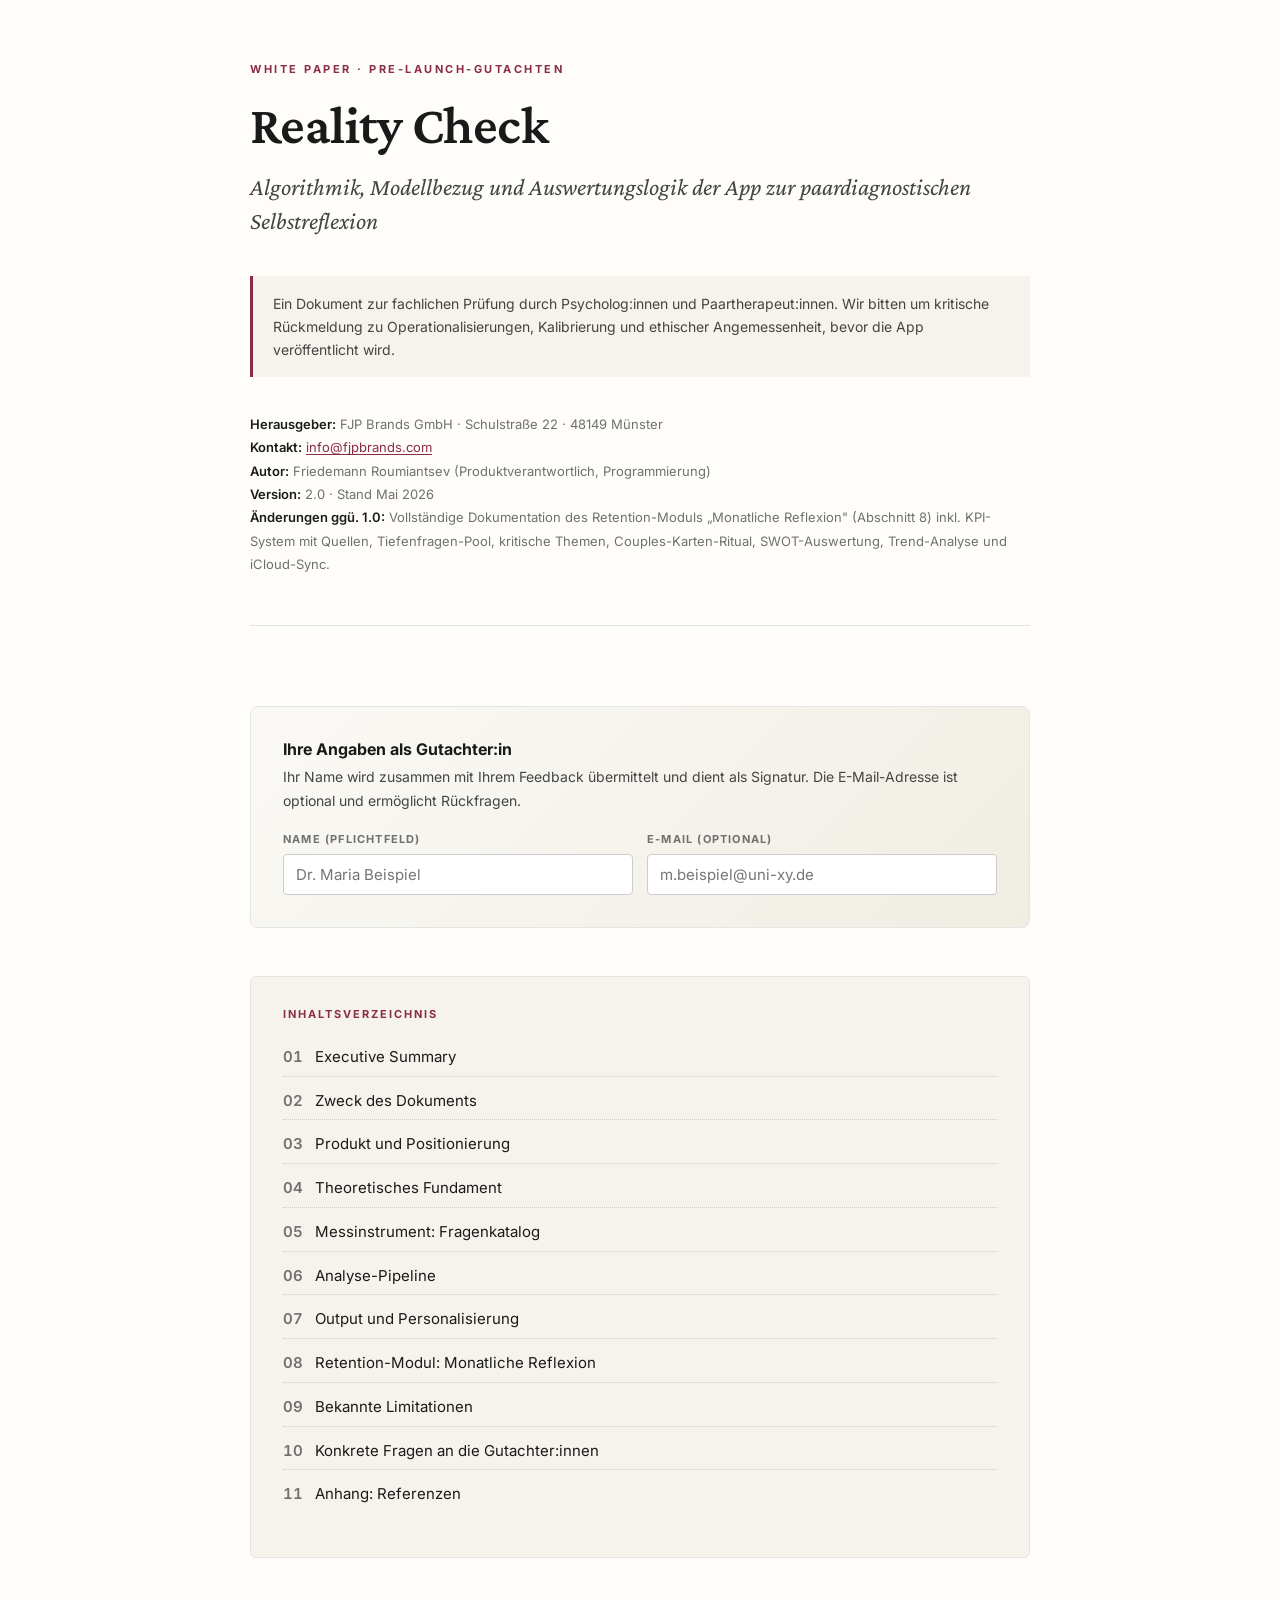
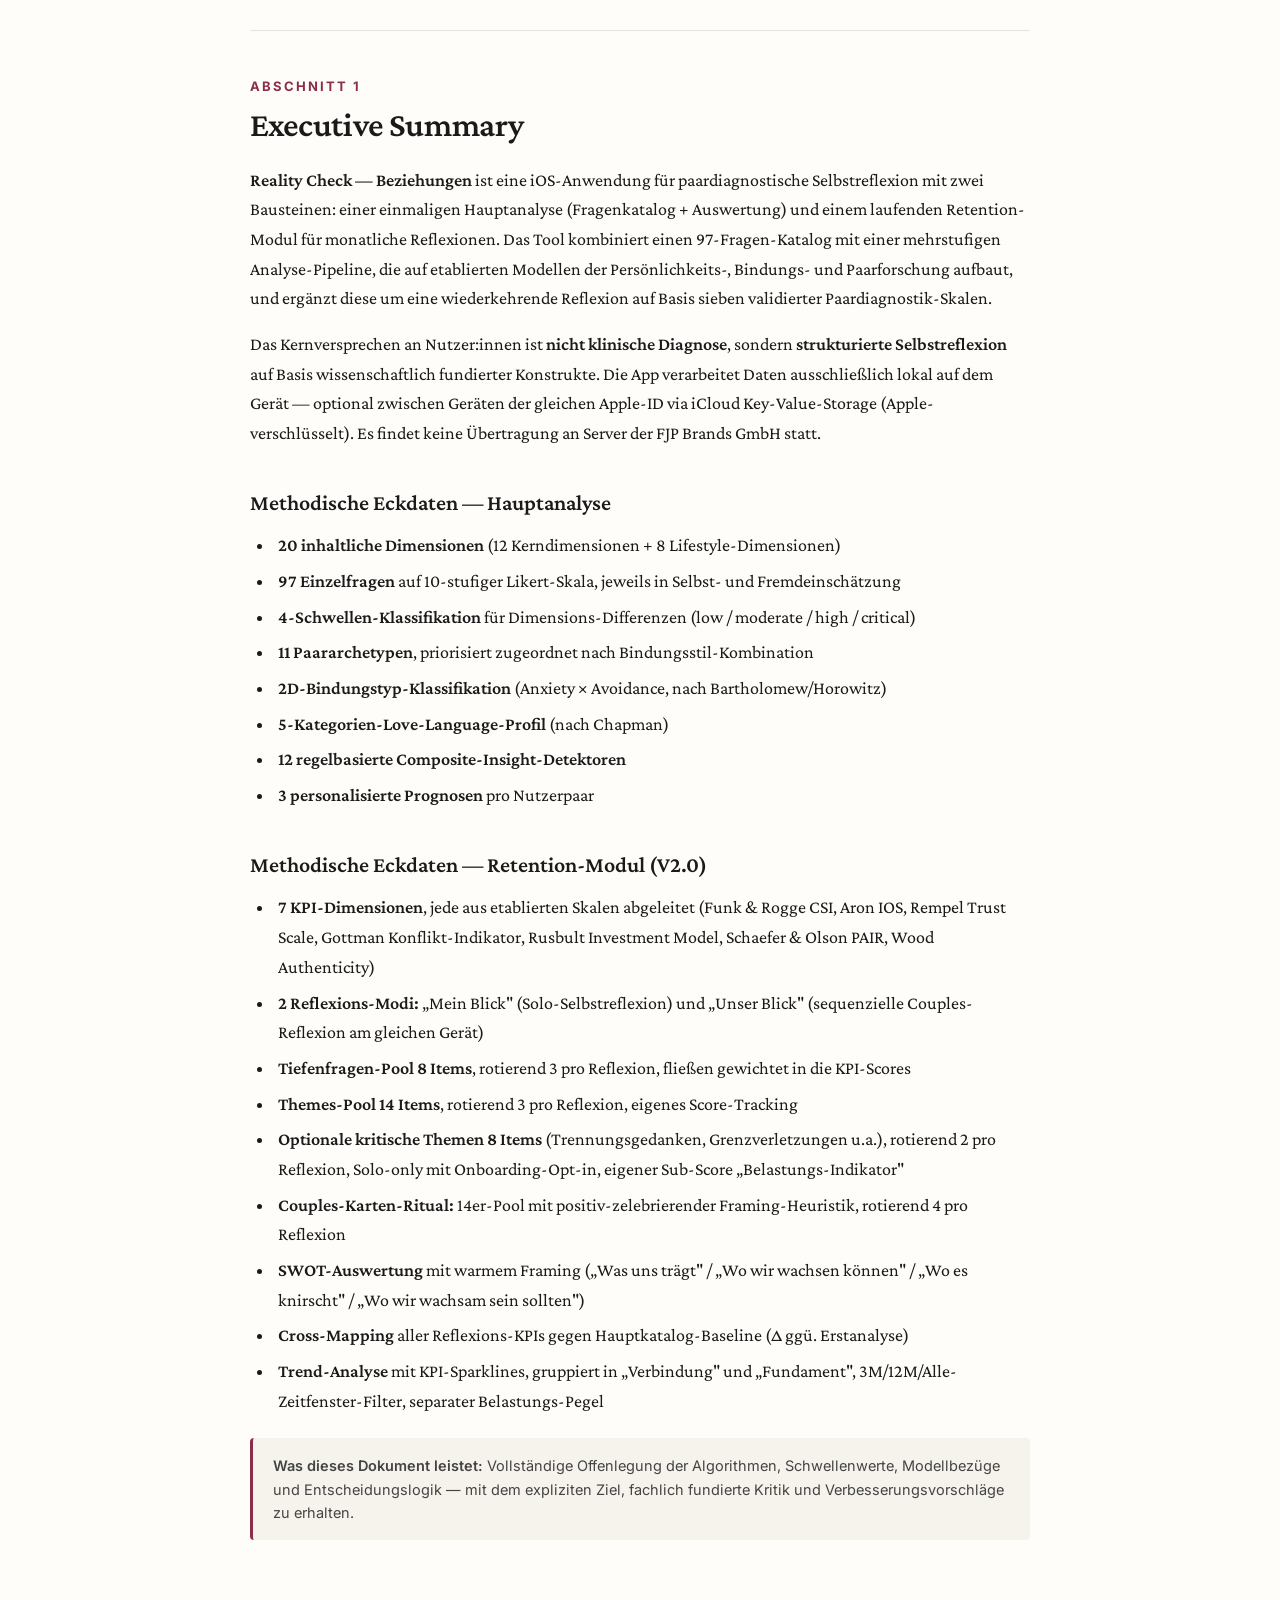
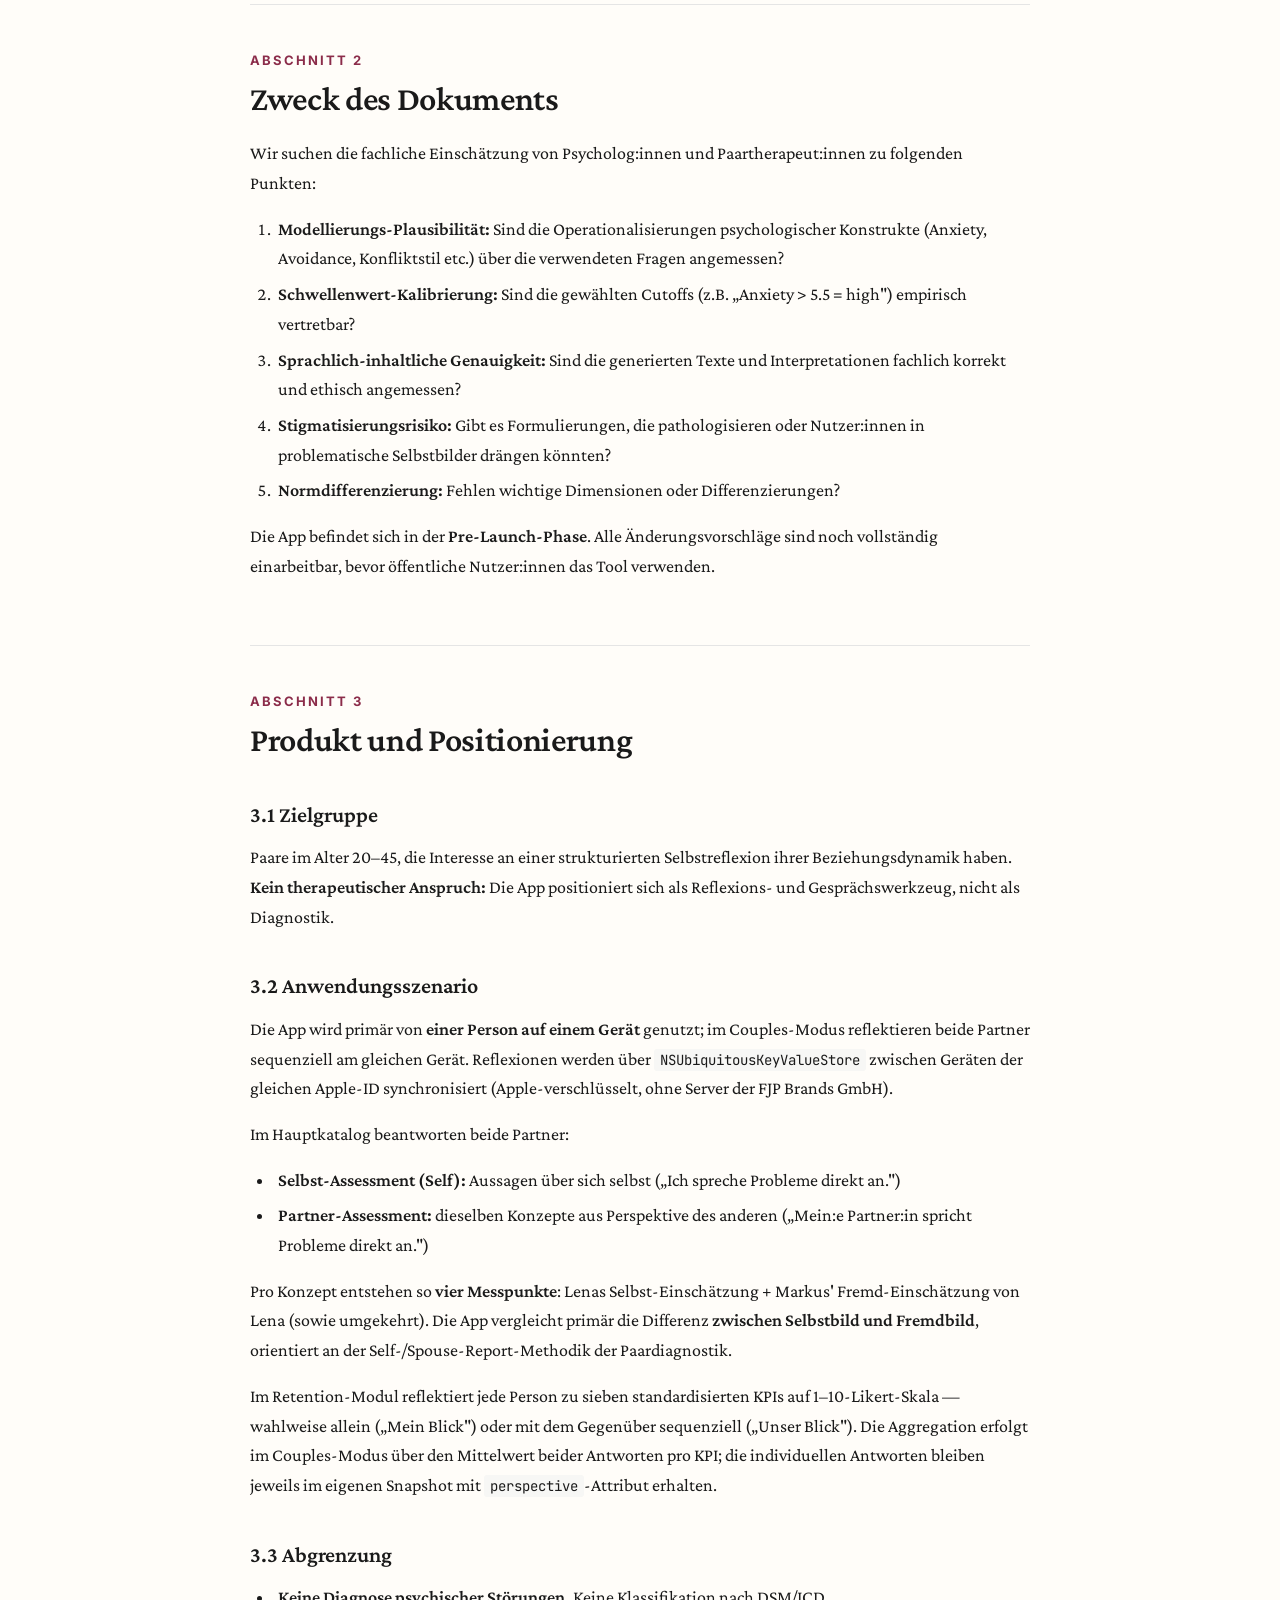
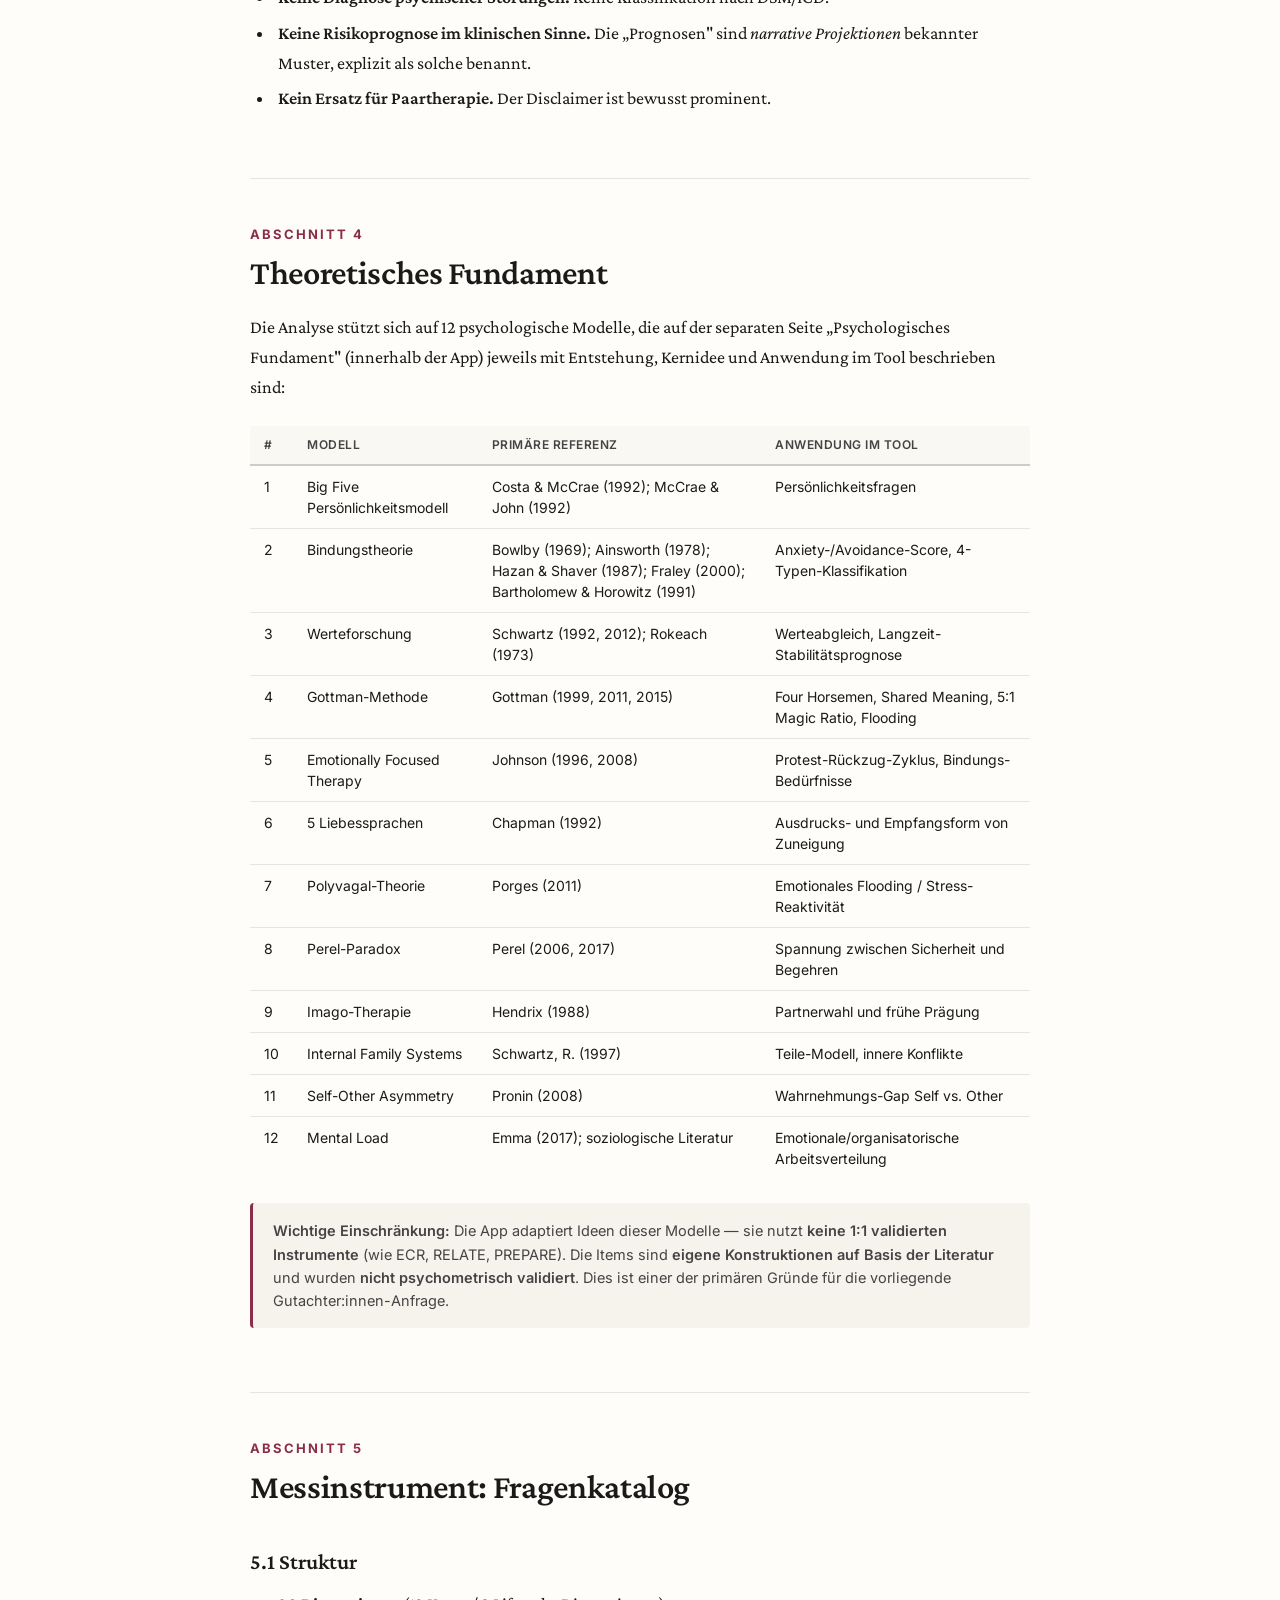
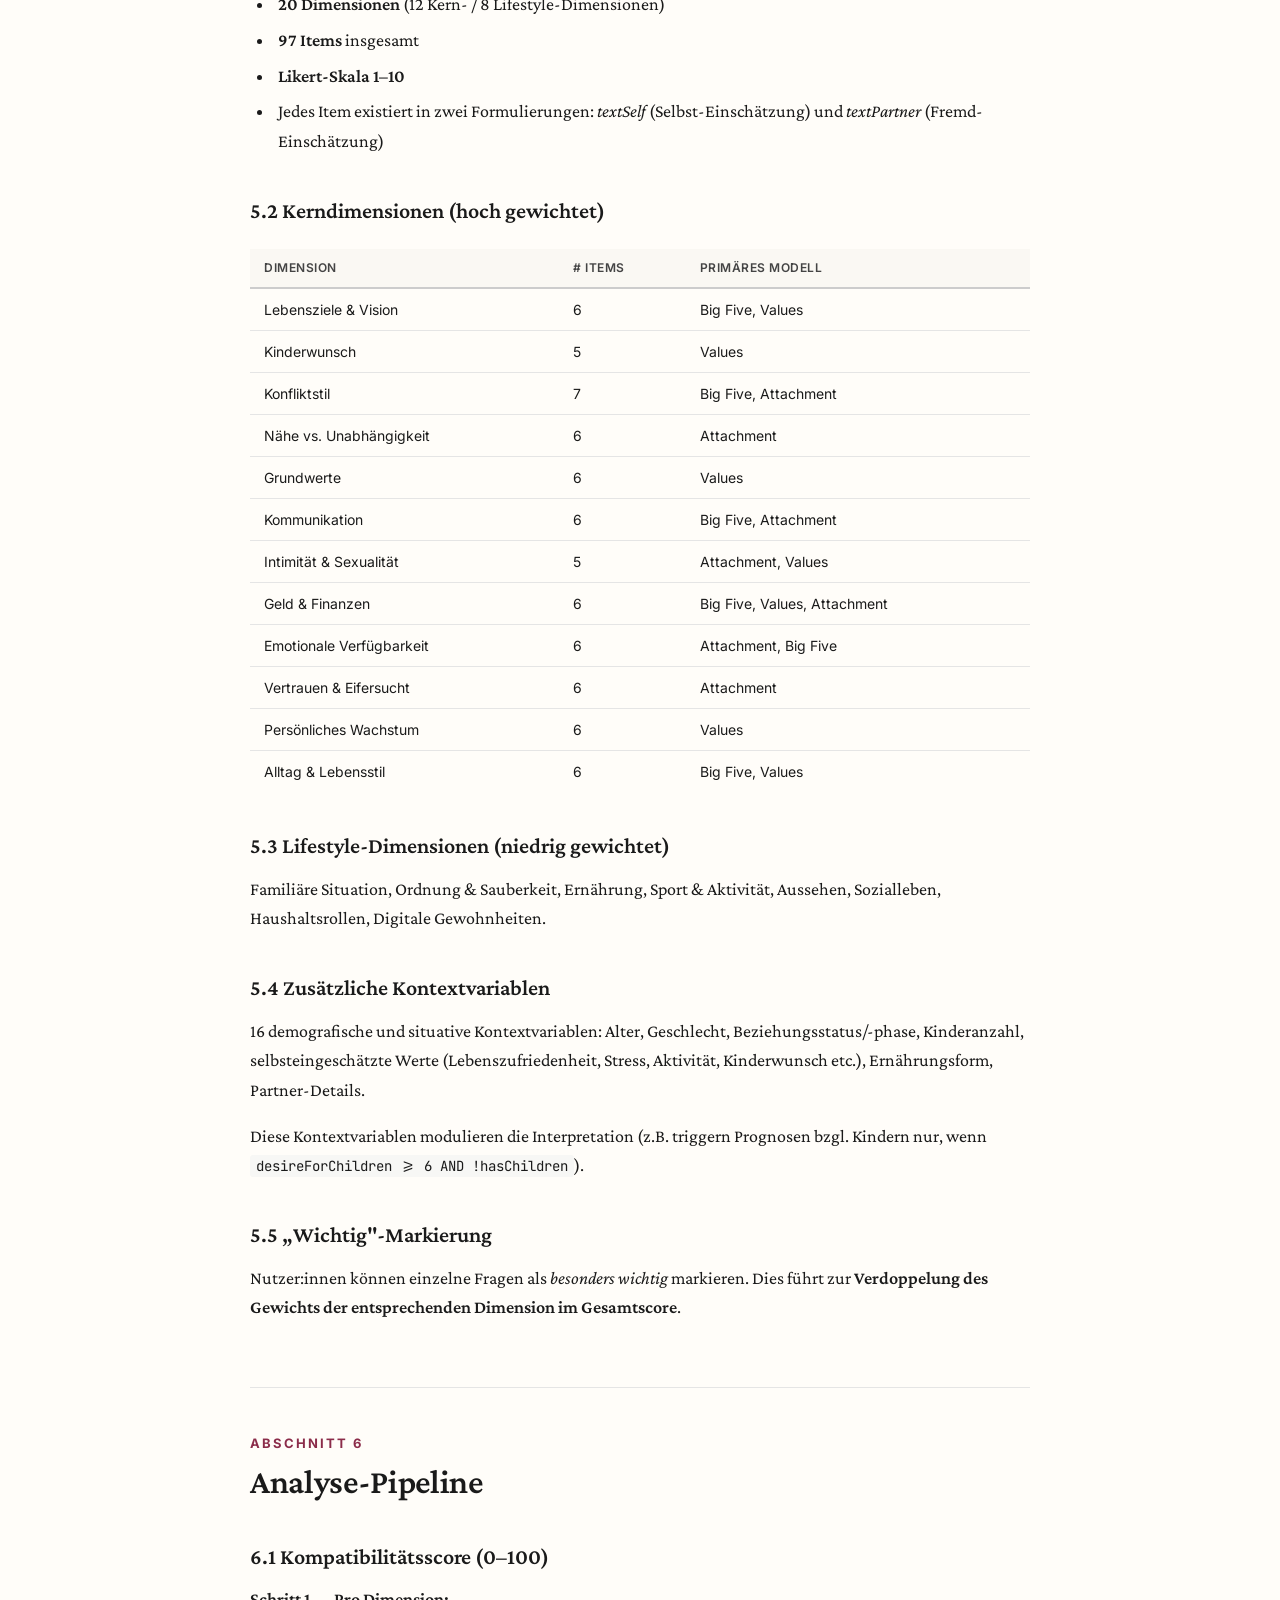
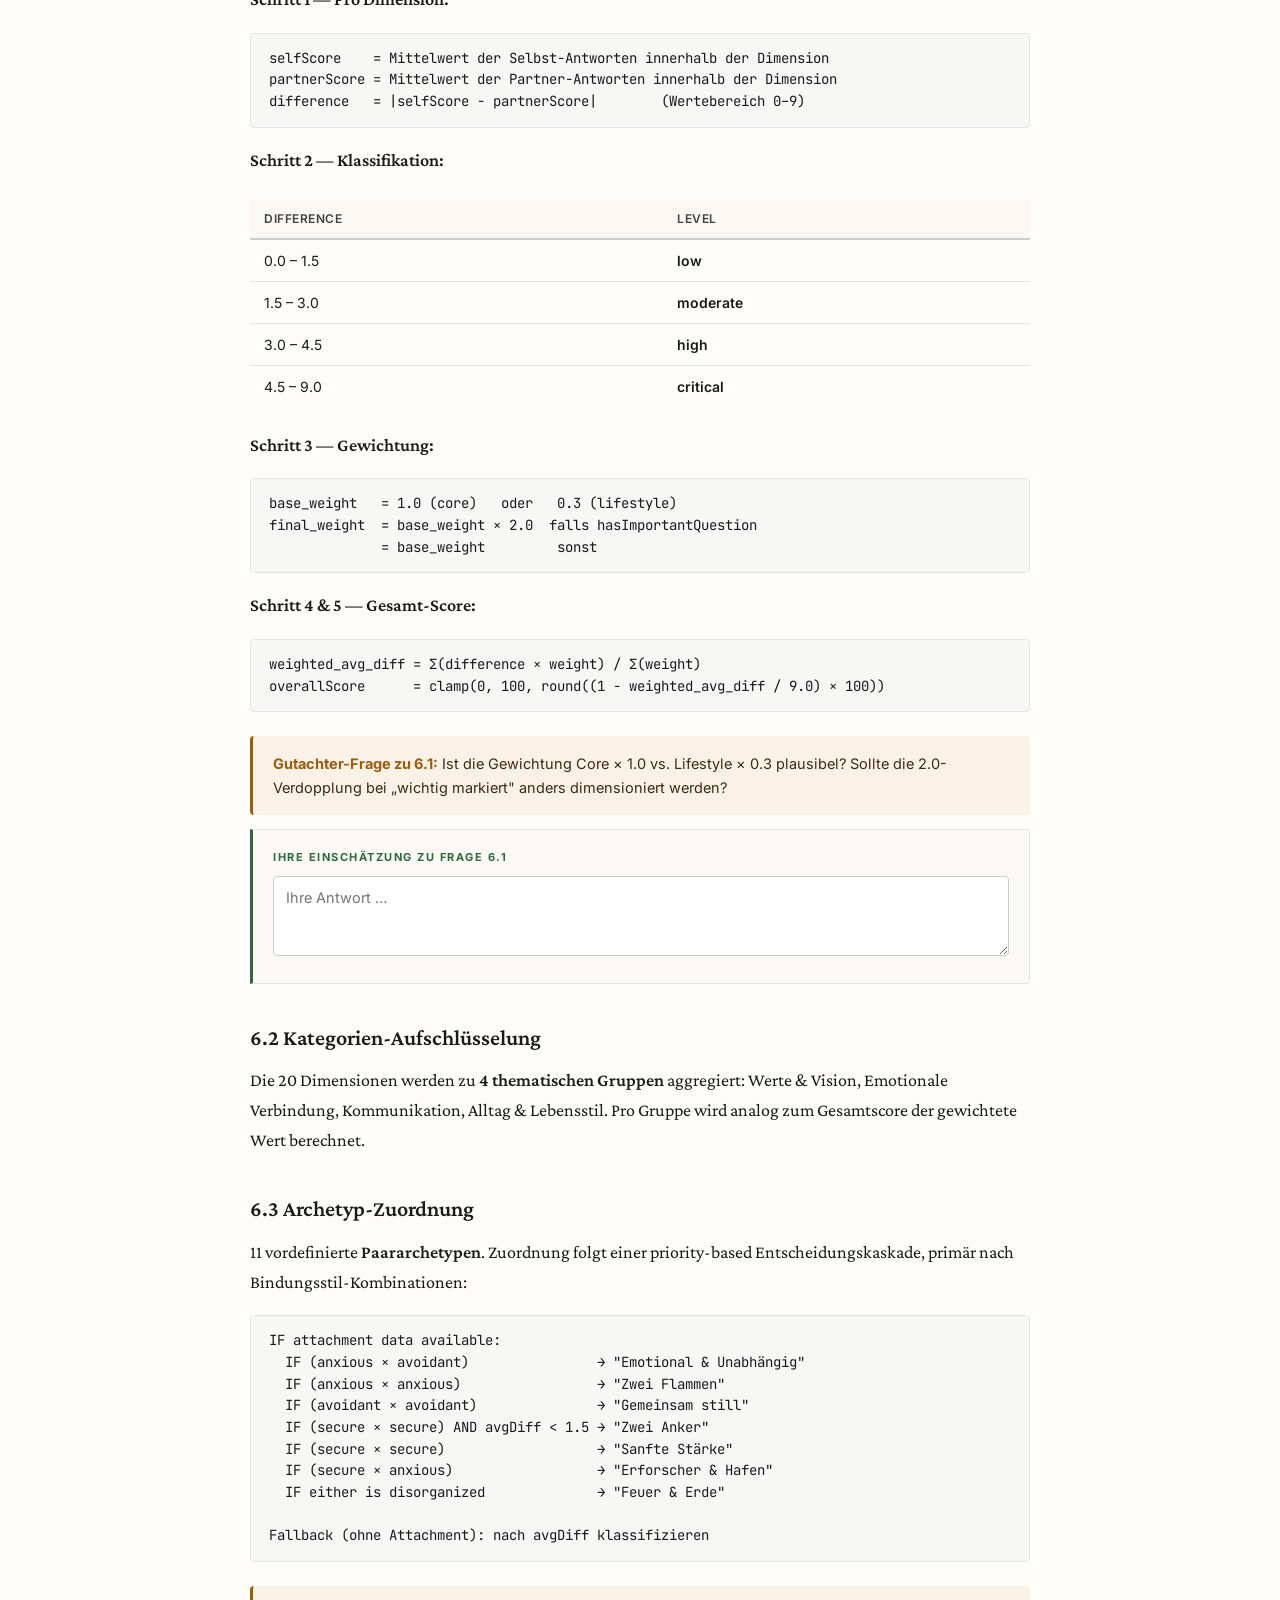
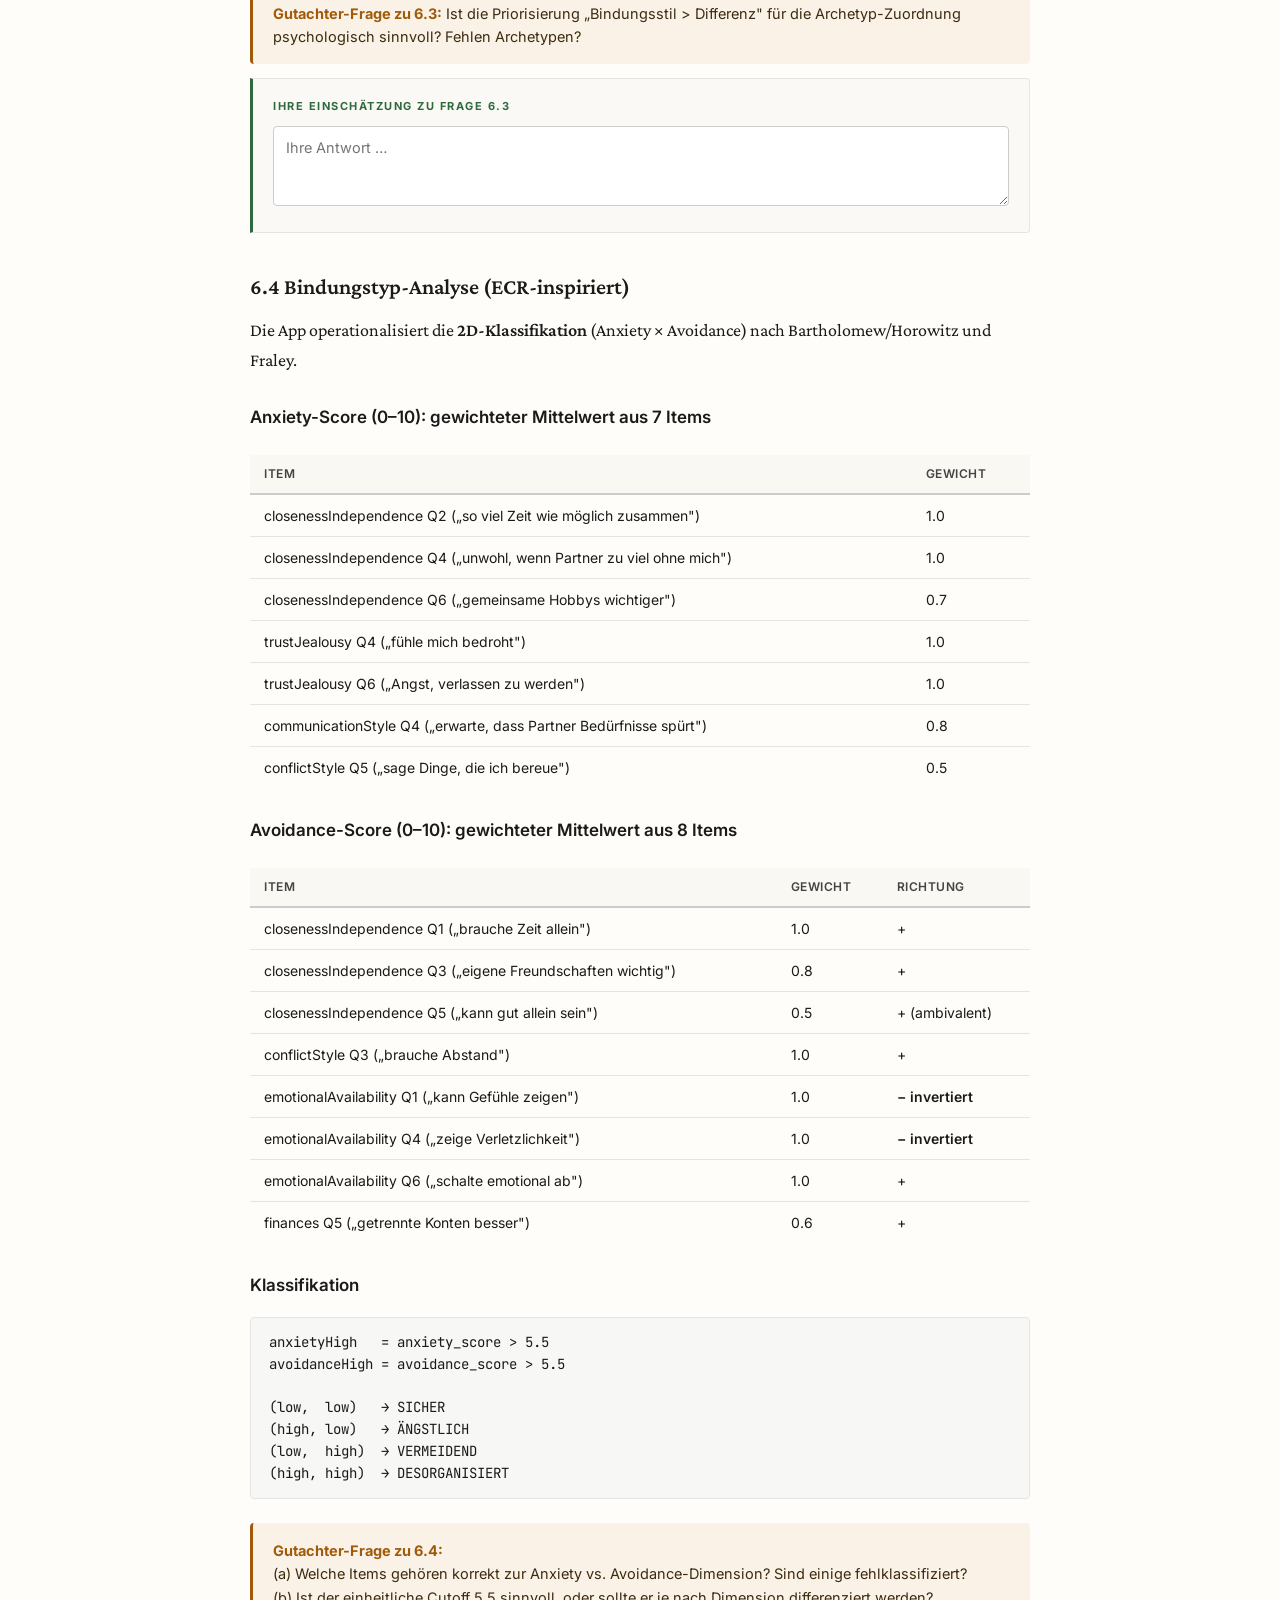
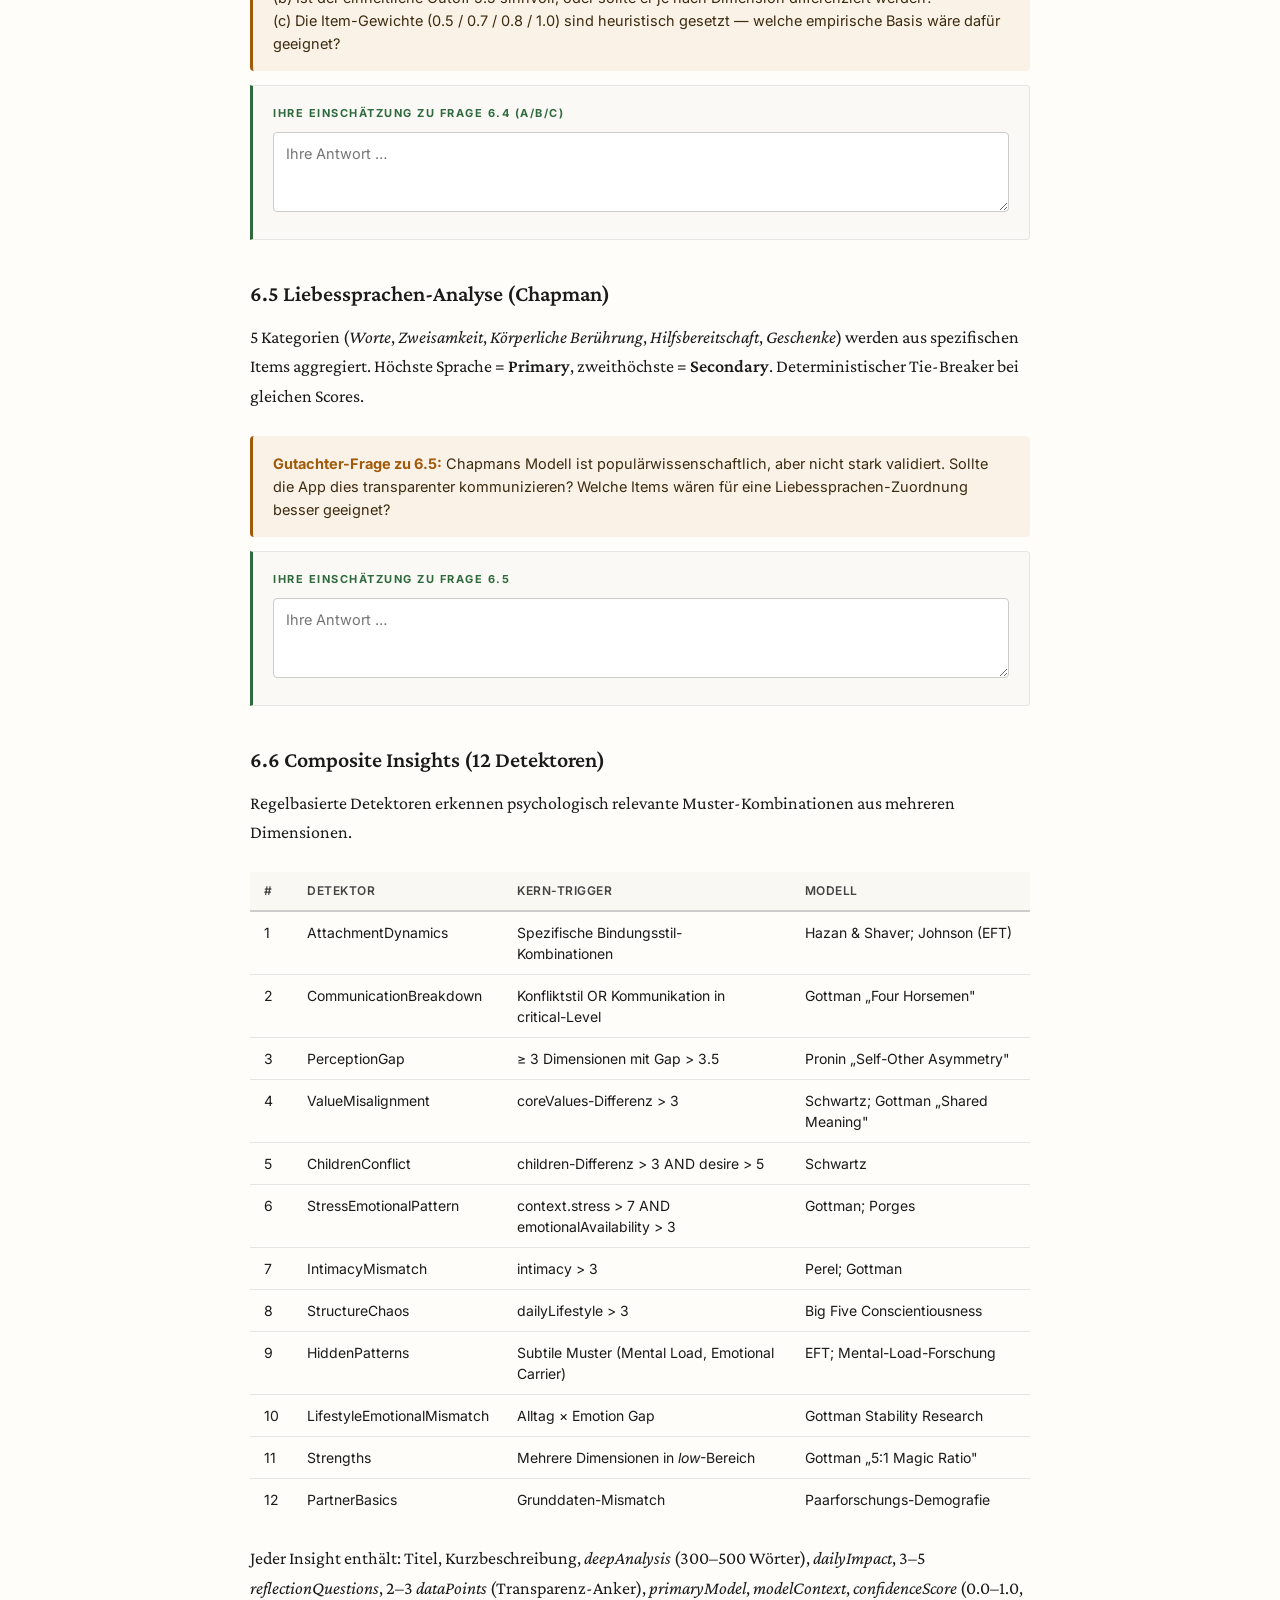
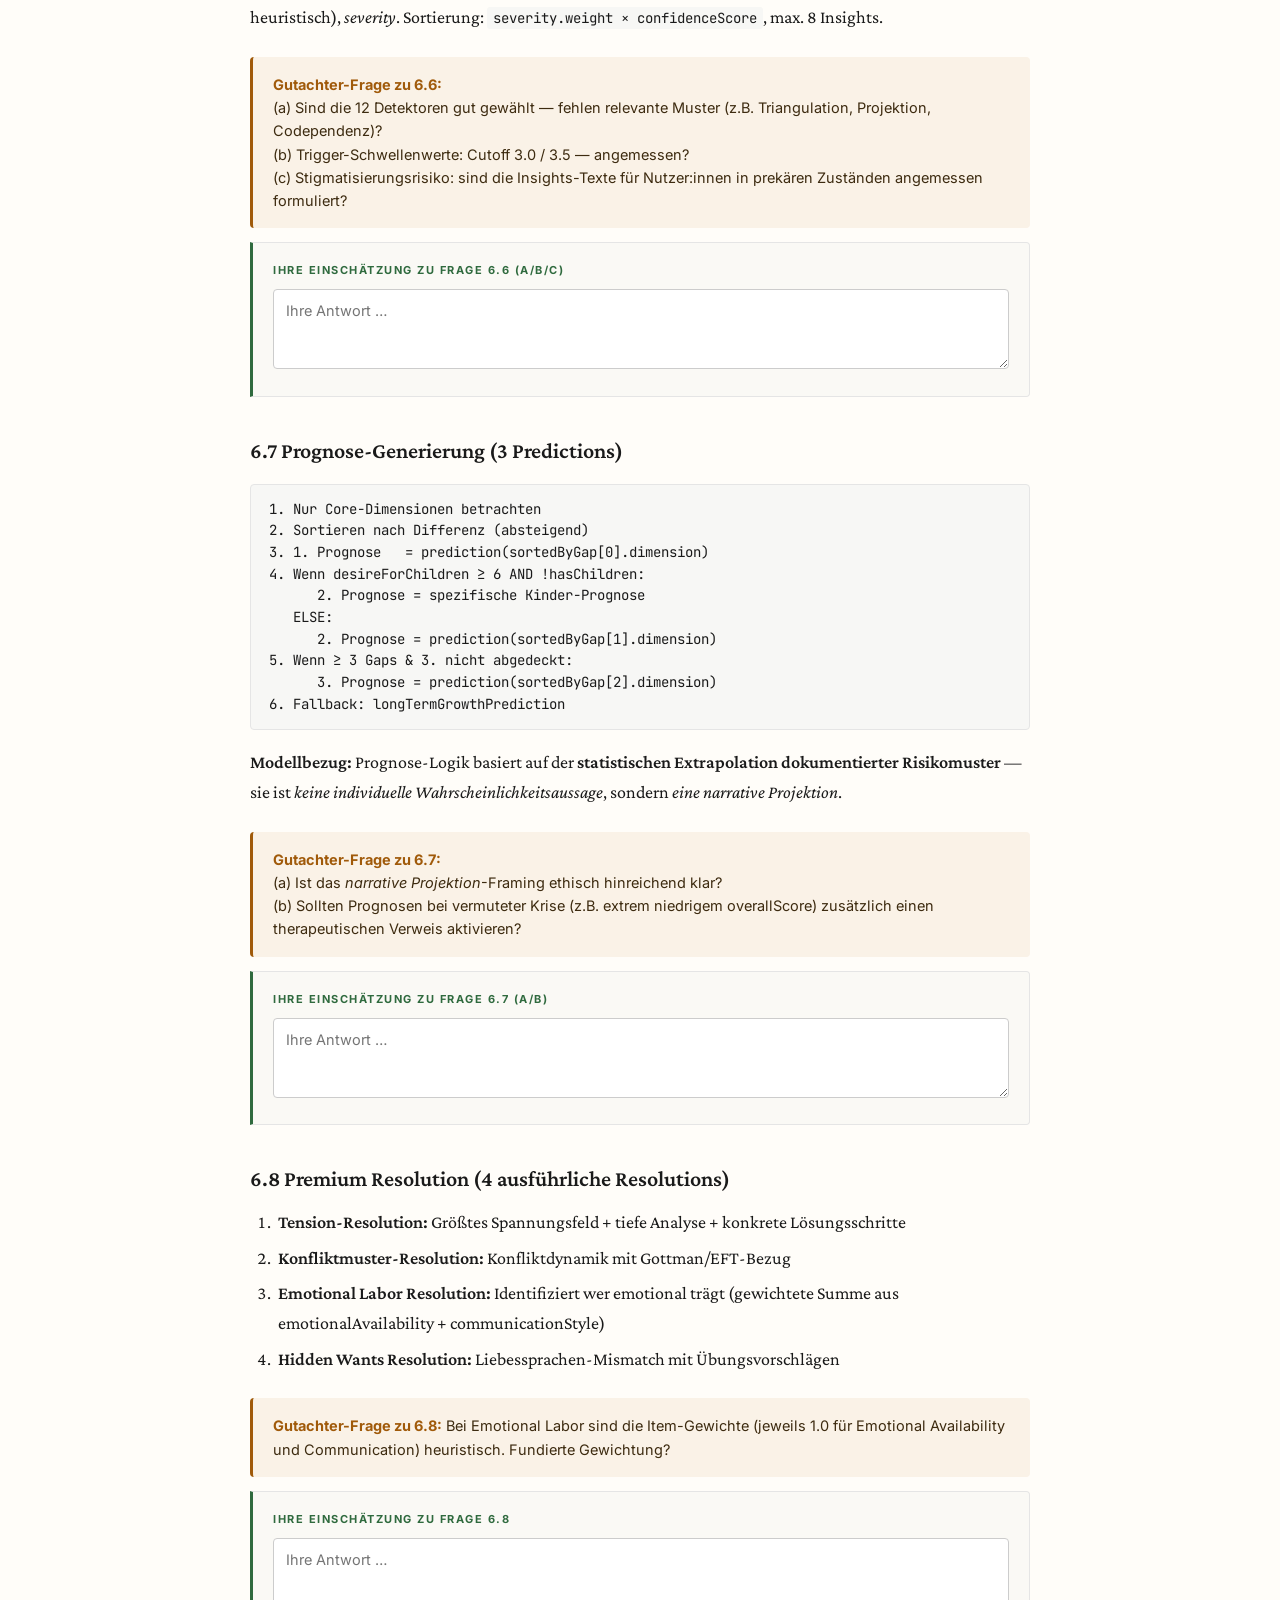
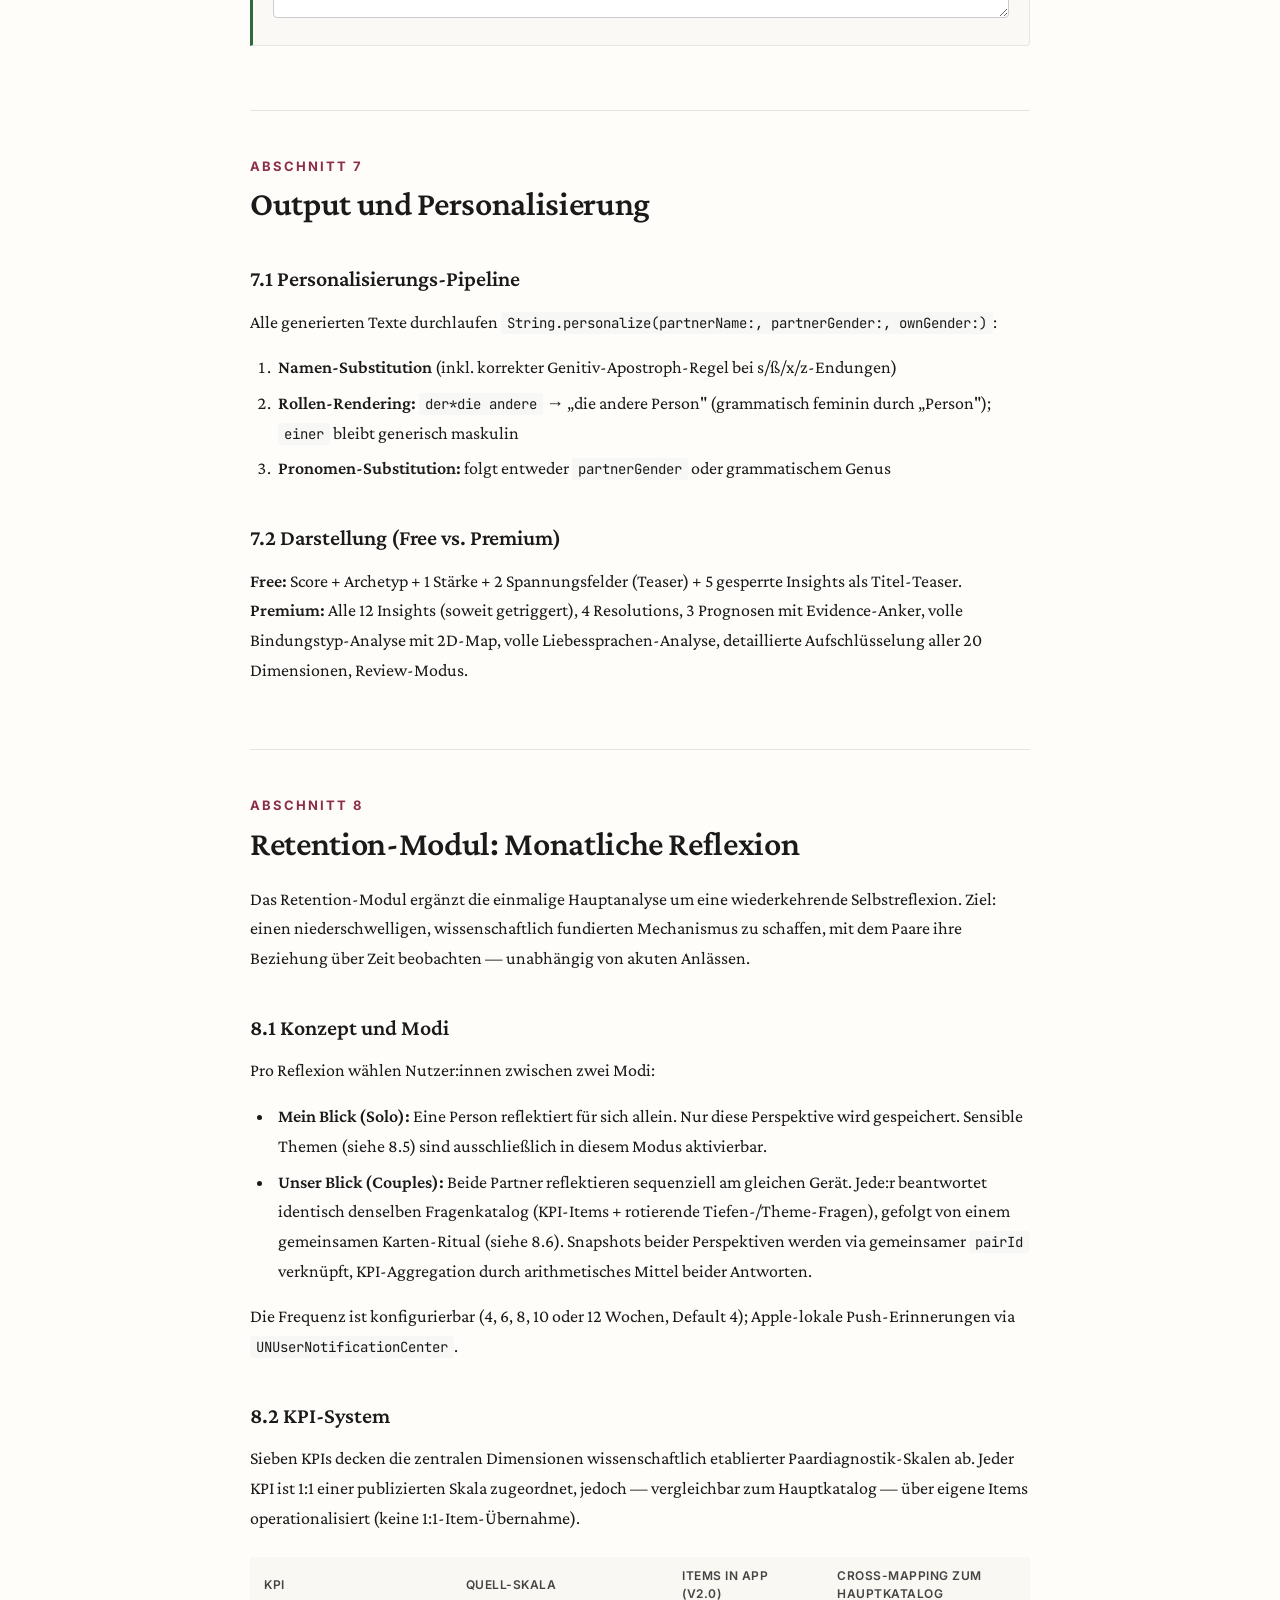
==== whitepaper/index.html @ c467108d "Fix whitepaper feedback submission The hidden Netlify form-detection block was missing the three new" ====
<!DOCTYPE html>
<html lang="de">
<head>
    <meta charset="UTF-8">
    <meta name="viewport" content="width=device-width, initial-scale=1.0">
    <title>Reality Check — White Paper zur fachlichen Prüfung</title>
    <meta name="description" content="White Paper zur Algorithmik, Modellbezug und Auswertungslogik der App Reality Check — Beziehungen.">
    <meta name="robots" content="noindex, nofollow">

    <link rel="preconnect" href="https://fonts.googleapis.com">
    <link rel="preconnect" href="https://fonts.gstatic.com" crossorigin>
    <link href="https://fonts.googleapis.com/css2?family=Crimson+Pro:ital,wght@0,400;0,500;0,600;0,700;1,400&family=Inter:wght@400;500;600;700&family=JetBrains+Mono:wght@400;500&display=swap" rel="stylesheet">

    <style>
        :root {
            --text: #1A1A1A;
            --text-secondary: #444;
            --text-muted: #707070;
            --border: #E5E5E5;
            --border-strong: #CCC;
            --accent: #8B2C4A;
            --accent-soft: #F7EFF2;
            --highlight: #F5F3EC;
            --warning: #A05A0A;
            --warning-soft: #FAF2E7;
            --success: #2F6A3E;
            --success-soft: #EAF3EC;
            --code-bg: #F7F7F5;
            --serif: "Crimson Pro", "Georgia", ui-serif, serif;
            --sans: "Inter", -apple-system, BlinkMacSystemFont, "Segoe UI", sans-serif;
            --mono: "JetBrains Mono", "Menlo", "Consolas", monospace;
            --max-width: 780px;
        }

        * { margin: 0; padding: 0; box-sizing: border-box; }

        html { scroll-behavior: smooth; }

        body {
            font-family: var(--serif);
            font-size: 18px;
            line-height: 1.65;
            color: var(--text);
            background: #FFFDF9;
            padding: 60px 24px 120px;
            -webkit-font-smoothing: antialiased;
            -moz-osx-font-smoothing: grayscale;
        }

        .container {
            max-width: var(--max-width);
            margin: 0 auto;
        }

        /* === Cover === */
        .cover { margin-bottom: 80px; padding-bottom: 48px; border-bottom: 1px solid var(--border); }
        .cover-kicker { font-family: var(--sans); font-size: 11px; font-weight: 700; letter-spacing: 2.5px; text-transform: uppercase; color: var(--accent); margin-bottom: 18px; }
        .cover h1 { font-size: 54px; line-height: 1.08; font-weight: 600; letter-spacing: -0.01em; margin-bottom: 16px; }
        .cover-subtitle { font-size: 24px; font-style: italic; color: var(--text-secondary); margin-bottom: 38px; line-height: 1.4; }
        .cover-intent { font-family: var(--sans); font-size: 14px; color: var(--text-secondary); background: var(--highlight); padding: 16px 20px; border-left: 3px solid var(--accent); margin-bottom: 36px; }
        .cover-meta { font-family: var(--sans); font-size: 13px; color: var(--text-muted); line-height: 1.8; }
        .cover-meta strong { color: var(--text); }

        /* === Typography === */
        h2 { font-size: 34px; line-height: 1.2; font-weight: 600; letter-spacing: -0.01em; margin: 64px 0 20px; padding-top: 48px; border-top: 1px solid var(--border); }
        h2::before { content: attr(data-num); font-size: 13px; font-family: var(--sans); font-weight: 700; letter-spacing: 2px; color: var(--accent); display: block; margin-bottom: 10px; text-transform: uppercase; }
        h3 { font-size: 22px; line-height: 1.3; font-weight: 600; margin: 40px 0 14px; }
        h4 { font-size: 17px; font-weight: 600; margin: 28px 0 10px; font-family: var(--sans); }
        p { margin-bottom: 16px; }
        a { color: var(--accent); text-decoration: underline; text-underline-offset: 2px; text-decoration-thickness: 1px; }
        strong { font-weight: 600; }
        em { font-style: italic; }
        ul, ol { padding-left: 24px; margin-bottom: 16px; }
        li { margin-bottom: 6px; padding-left: 4px; }

        /* === TOC === */
        .toc { background: var(--highlight); border: 1px solid var(--border); border-radius: 6px; padding: 28px 32px; margin-bottom: 72px; font-family: var(--sans); }
        .toc-title { font-size: 11px; font-weight: 700; letter-spacing: 2px; color: var(--accent); text-transform: uppercase; margin-bottom: 16px; }
        .toc ol { list-style: none; padding: 0; counter-reset: toc; }
        .toc li { counter-increment: toc; padding: 6px 0; border-bottom: 1px dotted var(--border-strong); font-size: 15px; }
        .toc li:last-child { border-bottom: none; }
        .toc li::before { content: counter(toc, decimal-leading-zero); color: var(--text-muted); font-weight: 600; margin-right: 12px; font-variant-numeric: tabular-nums; }
        .toc a { text-decoration: none; color: var(--text); }
        .toc a:hover { color: var(--accent); }

        /* === Tables === */
        .table-wrap { margin: 24px 0; overflow-x: auto; }
        table { width: 100%; border-collapse: collapse; font-family: var(--sans); font-size: 14px; line-height: 1.5; }
        th { font-weight: 600; text-align: left; padding: 10px 14px; background: #FAF8F3; border-bottom: 2px solid var(--border-strong); font-size: 12px; letter-spacing: 0.5px; text-transform: uppercase; color: var(--text-secondary); }
        td { padding: 10px 14px; border-bottom: 1px solid var(--border); vertical-align: top; }
        tr:last-child td { border-bottom: none; }

        /* === Code === */
        pre { background: var(--code-bg); border: 1px solid var(--border); border-radius: 4px; padding: 14px 18px; font-family: var(--mono); font-size: 13px; line-height: 1.55; margin: 18px 0; overflow-x: auto; color: var(--text); }
        code { font-family: var(--mono); font-size: 14px; background: var(--code-bg); padding: 2px 6px; border-radius: 3px; color: var(--text); }
        pre code { background: transparent; padding: 0; }

        /* === Callouts === */
        .callout { font-family: var(--sans); font-size: 14.5px; line-height: 1.6; padding: 16px 20px; border-radius: 4px; margin: 22px 0; }
        .callout-question { background: var(--warning-soft); border-left: 3px solid var(--warning); color: #3D2B10; margin-top: 24px; }
        .callout-question strong { color: var(--warning); font-weight: 700; }
        .callout-info { background: var(--highlight); border-left: 3px solid var(--accent); color: var(--text-secondary); }

        /* === Review Input Fields === */
        .review-field {
            font-family: var(--sans);
            background: #FAF9F5;
            border: 1px solid var(--border);
            border-left: 3px solid var(--success);
            border-radius: 0 4px 4px 0;
            padding: 18px 20px;
            margin-top: -8px;
            margin-bottom: 28px;
        }
        .review-field label {
            display: block;
            font-size: 11px;
            font-weight: 700;
            letter-spacing: 1.5px;
            text-transform: uppercase;
            color: var(--success);
            margin-bottom: 10px;
        }
        .review-field textarea {
            width: 100%;
            min-height: 80px;
            padding: 10px 12px;
            border: 1px solid var(--border-strong);
            border-radius: 4px;
            font-family: var(--sans);
            font-size: 14.5px;
            line-height: 1.55;
            background: white;
            color: var(--text);
            resize: vertical;
            outline: none;
            transition: border-color 0.15s ease;
        }
        .review-field textarea:focus {
            border-color: var(--success);
            box-shadow: 0 0 0 3px rgba(47, 106, 62, 0.1);
        }

        /* === Reviewer Identity Card === */
        .reviewer-identity {
            background: linear-gradient(135deg, #FAF9F5 0%, #F0EDE3 100%);
            border: 1px solid var(--border);
            border-radius: 8px;
            padding: 32px;
            margin-bottom: 48px;
            font-family: var(--sans);
        }
        .reviewer-identity h3 {
            font-family: var(--sans);
            font-size: 16px;
            font-weight: 700;
            margin: 0 0 6px 0;
            color: var(--text);
        }
        .reviewer-identity p {
            font-size: 14px;
            color: var(--text-secondary);
            margin-bottom: 18px;
        }
        .reviewer-identity .form-row {
            display: grid;
            grid-template-columns: 1fr 1fr;
            gap: 14px;
        }
        @media (max-width: 560px) {
            .reviewer-identity .form-row { grid-template-columns: 1fr; }
        }
        .reviewer-identity label {
            display: block;
            font-size: 11px;
            font-weight: 700;
            letter-spacing: 1.2px;
            text-transform: uppercase;
            color: var(--text-muted);
            margin-bottom: 6px;
        }
        .reviewer-identity input {
            width: 100%;
            padding: 10px 12px;
            border: 1px solid var(--border-strong);
            border-radius: 4px;
            font-family: var(--sans);
            font-size: 15px;
            background: white;
            color: var(--text);
            outline: none;
            transition: border-color 0.15s ease;
        }
        .reviewer-identity input:focus {
            border-color: var(--accent);
            box-shadow: 0 0 0 3px rgba(139, 44, 74, 0.1);
        }

        /* === Submit Section === */
        .submit-section {
            margin-top: 80px;
            padding: 40px 32px;
            background: linear-gradient(135deg, #FAF9F5 0%, #F0EDE3 100%);
            border: 1px solid var(--border);
            border-radius: 8px;
            text-align: center;
            font-family: var(--sans);
        }
        .submit-section h3 {
            font-family: var(--sans);
            font-size: 20px;
            margin-bottom: 10px;
            color: var(--text);
        }
        .submit-section p {
            font-size: 14px;
            color: var(--text-secondary);
            margin-bottom: 22px;
        }
        .submit-button {
            background: var(--accent);
            color: white;
            border: none;
            padding: 14px 40px;
            font-family: var(--sans);
            font-size: 15px;
            font-weight: 600;
            letter-spacing: 0.3px;
            border-radius: 6px;
            cursor: pointer;
            transition: background 0.15s ease, transform 0.15s ease;
        }
        .submit-button:hover {
            background: #701F3A;
            transform: translateY(-1px);
        }
        .submit-button:disabled {
            background: var(--text-muted);
            cursor: not-allowed;
            transform: none;
        }
        .autosave-note {
            font-size: 12px;
            color: var(--text-muted);
            margin-top: 16px;
            font-style: italic;
        }

        /* === Success screen === */
        .success-screen {
            display: none;
            padding: 60px 32px;
            background: var(--success-soft);
            border: 1px solid var(--success);
            border-radius: 8px;
            text-align: center;
            font-family: var(--sans);
            margin-top: 48px;
        }
        .success-screen.visible { display: block; }
        .success-icon {
            font-size: 52px;
            margin-bottom: 18px;
        }
        .success-screen h3 {
            font-family: var(--sans);
            font-size: 24px;
            color: var(--success);
            margin-bottom: 12px;
        }
        .success-screen p {
            font-size: 15px;
            color: var(--text-secondary);
            max-width: 500px;
            margin: 0 auto 12px;
        }

        /* === Error banner === */
        .error-banner {
            display: none;
            background: #FDECEC;
            border: 1px solid #B83A3A;
            color: #7C1F1F;
            padding: 14px 18px;
            border-radius: 4px;
            margin: 20px 0;
            font-family: var(--sans);
            font-size: 14px;
        }
        .error-banner.visible { display: block; }

        /* === Footer === */
        .footer { margin-top: 80px; padding-top: 40px; border-top: 1px solid var(--border); font-family: var(--sans); font-size: 13px; color: var(--text-muted); line-height: 1.7; }
        .footer p { margin-bottom: 8px; }

        /* === Mobile === */
        @media (max-width: 640px) {
            body { font-size: 16px; padding: 28px 16px 60px; }
            .cover h1 { font-size: 38px; }
            .cover-subtitle { font-size: 19px; }
            h2 { font-size: 26px; margin-top: 48px; padding-top: 36px; }
            h3 { font-size: 19px; }
            pre { font-size: 12px; padding: 12px 14px; }
            th, td { padding: 8px 10px; font-size: 13px; }
            .toc { padding: 20px; }
            .reviewer-identity { padding: 22px; }
            .review-field { padding: 14px 16px; }
        }
    </style>
</head>
<body>

<!-- Hidden Netlify Form Definition for Detection -->
<form name="whitepaper-review" netlify netlify-honeypot="bot-field" hidden>
    <input type="text" name="reviewer_name" />
    <input type="email" name="reviewer_email" />
    <textarea name="feedback_6_1"></textarea>
    <textarea name="feedback_6_3"></textarea>
    <textarea name="feedback_6_4"></textarea>
    <textarea name="feedback_6_5"></textarea>
    <textarea name="feedback_6_6"></textarea>
    <textarea name="feedback_6_7"></textarea>
    <textarea name="feedback_6_8"></textarea>
    <textarea name="feedback_8_2"></textarea>
    <textarea name="feedback_8_5"></textarea>
    <textarea name="feedback_8_7"></textarea>
    <textarea name="feedback_p1"></textarea>
    <textarea name="feedback_p2"></textarea>
    <textarea name="feedback_p3"></textarea>
    <textarea name="feedback_p4"></textarea>
    <textarea name="feedback_general"></textarea>
</form>

<div class="container">

    <form id="reviewForm" name="whitepaper-review" method="POST" data-netlify="true" netlify-honeypot="bot-field">
        <input type="hidden" name="form-name" value="whitepaper-review">
        <p style="display:none;">
            <label>Leer lassen: <input name="bot-field"></label>
        </p>

        <!-- COVER -->
        <header class="cover">
            <div class="cover-kicker">White Paper · Pre-Launch-Gutachten</div>
            <h1>Reality Check</h1>
            <p class="cover-subtitle">Algorithmik, Modellbezug und Auswertungslogik der App zur paardiagnostischen Selbstreflexion</p>
            <div class="cover-intent">
                Ein Dokument zur fachlichen Prüfung durch Psycholog:innen und Paartherapeut:innen. Wir bitten um kritische Rückmeldung zu Operationalisierungen, Kalibrierung und ethischer Angemessenheit, bevor die App veröffentlicht wird.
            </div>
            <div class="cover-meta">
                <strong>Herausgeber:</strong> FJP Brands GmbH · Schulstraße 22 · 48149 Münster<br>
                <strong>Kontakt:</strong> <a href="mailto:info@fjpbrands.com">info@fjpbrands.com</a><br>
                <strong>Autor:</strong> Friedemann Roumiantsev (Produktverantwortlich, Programmierung)<br>
                <strong>Version:</strong> 2.0 · Stand Mai 2026<br>
                <strong>Änderungen ggü. 1.0:</strong> Vollständige Dokumentation des Retention-Moduls „Monatliche Reflexion" (Abschnitt 8) inkl. KPI-System mit Quellen, Tiefenfragen-Pool, kritische Themen, Couples-Karten-Ritual, SWOT-Auswertung, Trend-Analyse und iCloud-Sync.
            </div>
        </header>

        <!-- REVIEWER IDENTITY -->
        <section class="reviewer-identity">
            <h3>Ihre Angaben als Gutachter:in</h3>
            <p>Ihr Name wird zusammen mit Ihrem Feedback übermittelt und dient als Signatur. Die E-Mail-Adresse ist optional und ermöglicht Rückfragen.</p>
            <div class="form-row">
                <div>
                    <label for="reviewer_name">Name (Pflichtfeld)</label>
                    <input type="text" id="reviewer_name" name="reviewer_name" placeholder="Dr. Maria Beispiel" required>
                </div>
                <div>
                    <label for="reviewer_email">E-Mail (optional)</label>
                    <input type="email" id="reviewer_email" name="reviewer_email" placeholder="m.beispiel@uni-xy.de">
                </div>
            </div>
        </section>

        <!-- TOC -->
        <nav class="toc">
            <div class="toc-title">Inhaltsverzeichnis</div>
            <ol>
                <li><a href="#s1">Executive Summary</a></li>
                <li><a href="#s2">Zweck des Dokuments</a></li>
                <li><a href="#s3">Produkt und Positionierung</a></li>
                <li><a href="#s4">Theoretisches Fundament</a></li>
                <li><a href="#s5">Messinstrument: Fragenkatalog</a></li>
                <li><a href="#s6">Analyse-Pipeline</a></li>
                <li><a href="#s7">Output und Personalisierung</a></li>
                <li><a href="#s8">Retention-Modul: Monatliche Reflexion</a></li>
                <li><a href="#s9">Bekannte Limitationen</a></li>
                <li><a href="#s10">Konkrete Fragen an die Gutachter:innen</a></li>
                <li><a href="#s11">Anhang: Referenzen</a></li>
            </ol>
        </nav>

        <!-- 1. EXECUTIVE SUMMARY -->
        <h2 id="s1" data-num="Abschnitt 1">Executive Summary</h2>
        <p><strong>Reality Check — Beziehungen</strong> ist eine iOS-Anwendung für paardiagnostische Selbstreflexion mit zwei Bausteinen: einer einmaligen Hauptanalyse (Fragenkatalog + Auswertung) und einem laufenden Retention-Modul für monatliche Reflexionen. Das Tool kombiniert einen 97-Fragen-Katalog mit einer mehrstufigen Analyse-Pipeline, die auf etablierten Modellen der Persönlichkeits-, Bindungs- und Paarforschung aufbaut, und ergänzt diese um eine wiederkehrende Reflexion auf Basis sieben validierter Paardiagnostik-Skalen.</p>
        <p>Das Kernversprechen an Nutzer:innen ist <strong>nicht klinische Diagnose</strong>, sondern <strong>strukturierte Selbstreflexion</strong> auf Basis wissenschaftlich fundierter Konstrukte. Die App verarbeitet Daten ausschließlich lokal auf dem Gerät — optional zwischen Geräten der gleichen Apple-ID via iCloud Key-Value-Storage (Apple-verschlüsselt). Es findet keine Übertragung an Server der FJP Brands GmbH statt.</p>

        <h3>Methodische Eckdaten — Hauptanalyse</h3>
        <ul>
            <li><strong>20 inhaltliche Dimensionen</strong> (12 Kerndimensionen + 8 Lifestyle-Dimensionen)</li>
            <li><strong>97 Einzelfragen</strong> auf 10-stufiger Likert-Skala, jeweils in Selbst- und Fremdeinschätzung</li>
            <li><strong>4-Schwellen-Klassifikation</strong> für Dimensions-Differenzen (low / moderate / high / critical)</li>
            <li><strong>11 Paararchetypen</strong>, priorisiert zugeordnet nach Bindungsstil-Kombination</li>
            <li><strong>2D-Bindungstyp-Klassifikation</strong> (Anxiety × Avoidance, nach Bartholomew/Horowitz)</li>
            <li><strong>5-Kategorien-Love-Language-Profil</strong> (nach Chapman)</li>
            <li><strong>12 regelbasierte Composite-Insight-Detektoren</strong></li>
            <li><strong>3 personalisierte Prognosen</strong> pro Nutzerpaar</li>
        </ul>

        <h3>Methodische Eckdaten — Retention-Modul (V2.0)</h3>
        <ul>
            <li><strong>7 KPI-Dimensionen</strong>, jede aus etablierten Skalen abgeleitet (Funk &amp; Rogge CSI, Aron IOS, Rempel Trust Scale, Gottman Konflikt-Indikator, Rusbult Investment Model, Schaefer &amp; Olson PAIR, Wood Authenticity)</li>
            <li><strong>2 Reflexions-Modi:</strong> „Mein Blick" (Solo-Selbstreflexion) und „Unser Blick" (sequenzielle Couples-Reflexion am gleichen Gerät)</li>
            <li><strong>Tiefenfragen-Pool 8 Items</strong>, rotierend 3 pro Reflexion, fließen gewichtet in die KPI-Scores</li>
            <li><strong>Themes-Pool 14 Items</strong>, rotierend 3 pro Reflexion, eigenes Score-Tracking</li>
            <li><strong>Optionale kritische Themen 8 Items</strong> (Trennungsgedanken, Grenzverletzungen u.a.), rotierend 2 pro Reflexion, Solo-only mit Onboarding-Opt-in, eigener Sub-Score „Belastungs-Indikator"</li>
            <li><strong>Couples-Karten-Ritual:</strong> 14er-Pool mit positiv-zelebrierender Framing-Heuristik, rotierend 4 pro Reflexion</li>
            <li><strong>SWOT-Auswertung</strong> mit warmem Framing („Was uns trägt" / „Wo wir wachsen können" / „Wo es knirscht" / „Wo wir wachsam sein sollten")</li>
            <li><strong>Cross-Mapping</strong> aller Reflexions-KPIs gegen Hauptkatalog-Baseline (Δ ggü. Erstanalyse)</li>
            <li><strong>Trend-Analyse</strong> mit KPI-Sparklines, gruppiert in „Verbindung" und „Fundament", 3M/12M/Alle-Zeitfenster-Filter, separater Belastungs-Pegel</li>
        </ul>

        <div class="callout callout-info">
            <strong>Was dieses Dokument leistet:</strong> Vollständige Offenlegung der Algorithmen, Schwellenwerte, Modellbezüge und Entscheidungslogik — mit dem expliziten Ziel, fachlich fundierte Kritik und Verbesserungsvorschläge zu erhalten.
        </div>

        <!-- 2. ZWECK -->
        <h2 id="s2" data-num="Abschnitt 2">Zweck des Dokuments</h2>
        <p>Wir suchen die fachliche Einschätzung von Psycholog:innen und Paartherapeut:innen zu folgenden Punkten:</p>
        <ol>
            <li><strong>Modellierungs-Plausibilität:</strong> Sind die Operationalisierungen psychologischer Konstrukte (Anxiety, Avoidance, Konfliktstil etc.) über die verwendeten Fragen angemessen?</li>
            <li><strong>Schwellenwert-Kalibrierung:</strong> Sind die gewählten Cutoffs (z.B. „Anxiety &gt; 5.5 = high") empirisch vertretbar?</li>
            <li><strong>Sprachlich-inhaltliche Genauigkeit:</strong> Sind die generierten Texte und Interpretationen fachlich korrekt und ethisch angemessen?</li>
            <li><strong>Stigmatisierungsrisiko:</strong> Gibt es Formulierungen, die pathologisieren oder Nutzer:innen in problematische Selbstbilder drängen könnten?</li>
            <li><strong>Normdifferenzierung:</strong> Fehlen wichtige Dimensionen oder Differenzierungen?</li>
        </ol>
        <p>Die App befindet sich in der <strong>Pre-Launch-Phase</strong>. Alle Änderungsvorschläge sind noch vollständig einarbeitbar, bevor öffentliche Nutzer:innen das Tool verwenden.</p>

        <!-- 3. PRODUKT -->
        <h2 id="s3" data-num="Abschnitt 3">Produkt und Positionierung</h2>
        <h3>3.1 Zielgruppe</h3>
        <p>Paare im Alter 20–45, die Interesse an einer strukturierten Selbstreflexion ihrer Beziehungsdynamik haben. <strong>Kein therapeutischer Anspruch:</strong> Die App positioniert sich als Reflexions- und Gesprächswerkzeug, nicht als Diagnostik.</p>

        <h3>3.2 Anwendungsszenario</h3>
        <p>Die App wird primär von <strong>einer Person auf einem Gerät</strong> genutzt; im Couples-Modus reflektieren beide Partner sequenziell am gleichen Gerät. Reflexionen werden über <code>NSUbiquitousKeyValueStore</code> zwischen Geräten der gleichen Apple-ID synchronisiert (Apple-verschlüsselt, ohne Server der FJP Brands GmbH).</p>
        <p>Im Hauptkatalog beantworten beide Partner:</p>
        <ul>
            <li><strong>Selbst-Assessment (Self):</strong> Aussagen über sich selbst („Ich spreche Probleme direkt an.")</li>
            <li><strong>Partner-Assessment:</strong> dieselben Konzepte aus Perspektive des anderen („Mein:e Partner:in spricht Probleme direkt an.")</li>
        </ul>
        <p>Pro Konzept entstehen so <strong>vier Messpunkte</strong>: Lenas Selbst-Einschätzung + Markus' Fremd-Einschätzung von Lena (sowie umgekehrt). Die App vergleicht primär die Differenz <strong>zwischen Selbstbild und Fremdbild</strong>, orientiert an der Self-/Spouse-Report-Methodik der Paardiagnostik.</p>
        <p>Im Retention-Modul reflektiert jede Person zu sieben standardisierten KPIs auf 1–10-Likert-Skala — wahlweise allein („Mein Blick") oder mit dem Gegenüber sequenziell („Unser Blick"). Die Aggregation erfolgt im Couples-Modus über den Mittelwert beider Antworten pro KPI; die individuellen Antworten bleiben jeweils im eigenen Snapshot mit <code>perspective</code>-Attribut erhalten.</p>

        <h3>3.3 Abgrenzung</h3>
        <ul>
            <li><strong>Keine Diagnose psychischer Störungen.</strong> Keine Klassifikation nach DSM/ICD.</li>
            <li><strong>Keine Risikoprognose im klinischen Sinne.</strong> Die „Prognosen" sind <em>narrative Projektionen</em> bekannter Muster, explizit als solche benannt.</li>
            <li><strong>Kein Ersatz für Paartherapie.</strong> Der Disclaimer ist bewusst prominent.</li>
        </ul>

        <!-- 4. THEORETISCHES FUNDAMENT -->
        <h2 id="s4" data-num="Abschnitt 4">Theoretisches Fundament</h2>
        <p>Die Analyse stützt sich auf 12 psychologische Modelle, die auf der separaten Seite „Psychologisches Fundament" (innerhalb der App) jeweils mit Entstehung, Kernidee und Anwendung im Tool beschrieben sind:</p>

        <div class="table-wrap">
            <table>
                <thead><tr><th>#</th><th>Modell</th><th>Primäre Referenz</th><th>Anwendung im Tool</th></tr></thead>
                <tbody>
                    <tr><td>1</td><td>Big Five Persönlichkeitsmodell</td><td>Costa &amp; McCrae (1992); McCrae &amp; John (1992)</td><td>Persönlichkeitsfragen</td></tr>
                    <tr><td>2</td><td>Bindungstheorie</td><td>Bowlby (1969); Ainsworth (1978); Hazan &amp; Shaver (1987); Fraley (2000); Bartholomew &amp; Horowitz (1991)</td><td>Anxiety-/Avoidance-Score, 4-Typen-Klassifikation</td></tr>
                    <tr><td>3</td><td>Werteforschung</td><td>Schwartz (1992, 2012); Rokeach (1973)</td><td>Werteabgleich, Langzeit-Stabilitätsprognose</td></tr>
                    <tr><td>4</td><td>Gottman-Methode</td><td>Gottman (1999, 2011, 2015)</td><td>Four Horsemen, Shared Meaning, 5:1 Magic Ratio, Flooding</td></tr>
                    <tr><td>5</td><td>Emotionally Focused Therapy</td><td>Johnson (1996, 2008)</td><td>Protest-Rückzug-Zyklus, Bindungs-Bedürfnisse</td></tr>
                    <tr><td>6</td><td>5 Liebessprachen</td><td>Chapman (1992)</td><td>Ausdrucks- und Empfangsform von Zuneigung</td></tr>
                    <tr><td>7</td><td>Polyvagal-Theorie</td><td>Porges (2011)</td><td>Emotionales Flooding / Stress-Reaktivität</td></tr>
                    <tr><td>8</td><td>Perel-Paradox</td><td>Perel (2006, 2017)</td><td>Spannung zwischen Sicherheit und Begehren</td></tr>
                    <tr><td>9</td><td>Imago-Therapie</td><td>Hendrix (1988)</td><td>Partnerwahl und frühe Prägung</td></tr>
                    <tr><td>10</td><td>Internal Family Systems</td><td>Schwartz, R. (1997)</td><td>Teile-Modell, innere Konflikte</td></tr>
                    <tr><td>11</td><td>Self-Other Asymmetry</td><td>Pronin (2008)</td><td>Wahrnehmungs-Gap Self vs. Other</td></tr>
                    <tr><td>12</td><td>Mental Load</td><td>Emma (2017); soziologische Literatur</td><td>Emotionale/organisatorische Arbeitsverteilung</td></tr>
                </tbody>
            </table>
        </div>

        <div class="callout callout-info">
            <strong>Wichtige Einschränkung:</strong> Die App adaptiert Ideen dieser Modelle — sie nutzt <strong>keine 1:1 validierten Instrumente</strong> (wie ECR, RELATE, PREPARE). Die Items sind <strong>eigene Konstruktionen auf Basis der Literatur</strong> und wurden <strong>nicht psychometrisch validiert</strong>. Dies ist einer der primären Gründe für die vorliegende Gutachter:innen-Anfrage.
        </div>

        <!-- 5. MESSINSTRUMENT -->
        <h2 id="s5" data-num="Abschnitt 5">Messinstrument: Fragenkatalog</h2>
        <h3>5.1 Struktur</h3>
        <ul>
            <li><strong>20 Dimensionen</strong> (12 Kern- / 8 Lifestyle-Dimensionen)</li>
            <li><strong>97 Items</strong> insgesamt</li>
            <li><strong>Likert-Skala 1–10</strong></li>
            <li>Jedes Item existiert in zwei Formulierungen: <em>textSelf</em> (Selbst-Einschätzung) und <em>textPartner</em> (Fremd-Einschätzung)</li>
        </ul>

        <h3>5.2 Kerndimensionen (hoch gewichtet)</h3>
        <div class="table-wrap">
            <table>
                <thead><tr><th>Dimension</th><th># Items</th><th>Primäres Modell</th></tr></thead>
                <tbody>
                    <tr><td>Lebensziele &amp; Vision</td><td>6</td><td>Big Five, Values</td></tr>
                    <tr><td>Kinderwunsch</td><td>5</td><td>Values</td></tr>
                    <tr><td>Konfliktstil</td><td>7</td><td>Big Five, Attachment</td></tr>
                    <tr><td>Nähe vs. Unabhängigkeit</td><td>6</td><td>Attachment</td></tr>
                    <tr><td>Grundwerte</td><td>6</td><td>Values</td></tr>
                    <tr><td>Kommunikation</td><td>6</td><td>Big Five, Attachment</td></tr>
                    <tr><td>Intimität &amp; Sexualität</td><td>5</td><td>Attachment, Values</td></tr>
                    <tr><td>Geld &amp; Finanzen</td><td>6</td><td>Big Five, Values, Attachment</td></tr>
                    <tr><td>Emotionale Verfügbarkeit</td><td>6</td><td>Attachment, Big Five</td></tr>
                    <tr><td>Vertrauen &amp; Eifersucht</td><td>6</td><td>Attachment</td></tr>
                    <tr><td>Persönliches Wachstum</td><td>6</td><td>Values</td></tr>
                    <tr><td>Alltag &amp; Lebensstil</td><td>6</td><td>Big Five, Values</td></tr>
                </tbody>
            </table>
        </div>

        <h3>5.3 Lifestyle-Dimensionen (niedrig gewichtet)</h3>
        <p>Familiäre Situation, Ordnung &amp; Sauberkeit, Ernährung, Sport &amp; Aktivität, Aussehen, Sozialleben, Haushaltsrollen, Digitale Gewohnheiten.</p>

        <h3>5.4 Zusätzliche Kontextvariablen</h3>
        <p>16 demografische und situative Kontextvariablen: Alter, Geschlecht, Beziehungsstatus/-phase, Kinderanzahl, selbsteingeschätzte Werte (Lebenszufriedenheit, Stress, Aktivität, Kinderwunsch etc.), Ernährungsform, Partner-Details.</p>
        <p>Diese Kontextvariablen modulieren die Interpretation (z.B. triggern Prognosen bzgl. Kindern nur, wenn <code>desireForChildren &gt;= 6 AND !hasChildren</code>).</p>

        <h3>5.5 „Wichtig"-Markierung</h3>
        <p>Nutzer:innen können einzelne Fragen als <em>besonders wichtig</em> markieren. Dies führt zur <strong>Verdoppelung des Gewichts der entsprechenden Dimension im Gesamtscore</strong>.</p>

        <!-- 6. ANALYSE-PIPELINE -->
        <h2 id="s6" data-num="Abschnitt 6">Analyse-Pipeline</h2>

        <h3>6.1 Kompatibilitätsscore (0–100)</h3>
        <p><strong>Schritt 1 — Pro Dimension:</strong></p>
        <pre><code>selfScore    = Mittelwert der Selbst-Antworten innerhalb der Dimension
partnerScore = Mittelwert der Partner-Antworten innerhalb der Dimension
difference   = |selfScore − partnerScore|        (Wertebereich 0–9)</code></pre>

        <p><strong>Schritt 2 — Klassifikation:</strong></p>
        <div class="table-wrap">
            <table>
                <thead><tr><th>difference</th><th>Level</th></tr></thead>
                <tbody>
                    <tr><td>0.0 – 1.5</td><td><strong>low</strong></td></tr>
                    <tr><td>1.5 – 3.0</td><td><strong>moderate</strong></td></tr>
                    <tr><td>3.0 – 4.5</td><td><strong>high</strong></td></tr>
                    <tr><td>4.5 – 9.0</td><td><strong>critical</strong></td></tr>
                </tbody>
            </table>
        </div>

        <p><strong>Schritt 3 — Gewichtung:</strong></p>
        <pre><code>base_weight   = 1.0 (core)   oder   0.3 (lifestyle)
final_weight  = base_weight × 2.0  falls hasImportantQuestion
              = base_weight         sonst</code></pre>

        <p><strong>Schritt 4 &amp; 5 — Gesamt-Score:</strong></p>
        <pre><code>weighted_avg_diff = Σ(difference × weight) / Σ(weight)
overallScore      = clamp(0, 100, round((1 − weighted_avg_diff / 9.0) × 100))</code></pre>

        <div class="callout callout-question">
            <strong>Gutachter-Frage zu 6.1:</strong> Ist die Gewichtung Core × 1.0 vs. Lifestyle × 0.3 plausibel? Sollte die 2.0-Verdopplung bei „wichtig markiert" anders dimensioniert werden?
        </div>
        <div class="review-field">
            <label for="feedback_6_1">Ihre Einschätzung zu Frage 6.1</label>
            <textarea id="feedback_6_1" name="feedback_6_1" placeholder="Ihre Antwort …"></textarea>
        </div>

        <h3>6.2 Kategorien-Aufschlüsselung</h3>
        <p>Die 20 Dimensionen werden zu <strong>4 thematischen Gruppen</strong> aggregiert: Werte &amp; Vision, Emotionale Verbindung, Kommunikation, Alltag &amp; Lebensstil. Pro Gruppe wird analog zum Gesamtscore der gewichtete Wert berechnet.</p>

        <h3>6.3 Archetyp-Zuordnung</h3>
        <p>11 vordefinierte <strong>Paararchetypen</strong>. Zuordnung folgt einer priority-based Entscheidungskaskade, primär nach Bindungsstil-Kombinationen:</p>
        <pre><code>IF attachment data available:
  IF (anxious × avoidant)                → "Emotional &amp; Unabhängig"
  IF (anxious × anxious)                 → "Zwei Flammen"
  IF (avoidant × avoidant)               → "Gemeinsam still"
  IF (secure × secure) AND avgDiff &lt; 1.5 → "Zwei Anker"
  IF (secure × secure)                   → "Sanfte Stärke"
  IF (secure × anxious)                  → "Erforscher &amp; Hafen"
  IF either is disorganized              → "Feuer &amp; Erde"

Fallback (ohne Attachment): nach avgDiff klassifizieren</code></pre>

        <div class="callout callout-question">
            <strong>Gutachter-Frage zu 6.3:</strong> Ist die Priorisierung „Bindungsstil &gt; Differenz" für die Archetyp-Zuordnung psychologisch sinnvoll? Fehlen Archetypen?
        </div>
        <div class="review-field">
            <label for="feedback_6_3">Ihre Einschätzung zu Frage 6.3</label>
            <textarea id="feedback_6_3" name="feedback_6_3" placeholder="Ihre Antwort …"></textarea>
        </div>

        <h3>6.4 Bindungstyp-Analyse (ECR-inspiriert)</h3>
        <p>Die App operationalisiert die <strong>2D-Klassifikation</strong> (Anxiety × Avoidance) nach Bartholomew/Horowitz und Fraley.</p>

        <h4>Anxiety-Score (0–10): gewichteter Mittelwert aus 7 Items</h4>
        <div class="table-wrap">
            <table>
                <thead><tr><th>Item</th><th>Gewicht</th></tr></thead>
                <tbody>
                    <tr><td>closenessIndependence Q2 („so viel Zeit wie möglich zusammen")</td><td>1.0</td></tr>
                    <tr><td>closenessIndependence Q4 („unwohl, wenn Partner zu viel ohne mich")</td><td>1.0</td></tr>
                    <tr><td>closenessIndependence Q6 („gemeinsame Hobbys wichtiger")</td><td>0.7</td></tr>
                    <tr><td>trustJealousy Q4 („fühle mich bedroht")</td><td>1.0</td></tr>
                    <tr><td>trustJealousy Q6 („Angst, verlassen zu werden")</td><td>1.0</td></tr>
                    <tr><td>communicationStyle Q4 („erwarte, dass Partner Bedürfnisse spürt")</td><td>0.8</td></tr>
                    <tr><td>conflictStyle Q5 („sage Dinge, die ich bereue")</td><td>0.5</td></tr>
                </tbody>
            </table>
        </div>

        <h4>Avoidance-Score (0–10): gewichteter Mittelwert aus 8 Items</h4>
        <div class="table-wrap">
            <table>
                <thead><tr><th>Item</th><th>Gewicht</th><th>Richtung</th></tr></thead>
                <tbody>
                    <tr><td>closenessIndependence Q1 („brauche Zeit allein")</td><td>1.0</td><td>+</td></tr>
                    <tr><td>closenessIndependence Q3 („eigene Freundschaften wichtig")</td><td>0.8</td><td>+</td></tr>
                    <tr><td>closenessIndependence Q5 („kann gut allein sein")</td><td>0.5</td><td>+ (ambivalent)</td></tr>
                    <tr><td>conflictStyle Q3 („brauche Abstand")</td><td>1.0</td><td>+</td></tr>
                    <tr><td>emotionalAvailability Q1 („kann Gefühle zeigen")</td><td>1.0</td><td><strong>− invertiert</strong></td></tr>
                    <tr><td>emotionalAvailability Q4 („zeige Verletzlichkeit")</td><td>1.0</td><td><strong>− invertiert</strong></td></tr>
                    <tr><td>emotionalAvailability Q6 („schalte emotional ab")</td><td>1.0</td><td>+</td></tr>
                    <tr><td>finances Q5 („getrennte Konten besser")</td><td>0.6</td><td>+</td></tr>
                </tbody>
            </table>
        </div>

        <h4>Klassifikation</h4>
        <pre><code>anxietyHigh   = anxiety_score &gt; 5.5
avoidanceHigh = avoidance_score &gt; 5.5

(low,  low)   → SICHER
(high, low)   → ÄNGSTLICH
(low,  high)  → VERMEIDEND
(high, high)  → DESORGANISIERT</code></pre>

        <div class="callout callout-question">
            <strong>Gutachter-Frage zu 6.4:</strong><br>
            (a) Welche Items gehören korrekt zur Anxiety vs. Avoidance-Dimension? Sind einige fehlklassifiziert?<br>
            (b) Ist der einheitliche Cutoff 5.5 sinnvoll, oder sollte er je nach Dimension differenziert werden?<br>
            (c) Die Item-Gewichte (0.5 / 0.7 / 0.8 / 1.0) sind heuristisch gesetzt — welche empirische Basis wäre dafür geeignet?
        </div>
        <div class="review-field">
            <label for="feedback_6_4">Ihre Einschätzung zu Frage 6.4 (a/b/c)</label>
            <textarea id="feedback_6_4" name="feedback_6_4" placeholder="Ihre Antwort …"></textarea>
        </div>

        <h3>6.5 Liebessprachen-Analyse (Chapman)</h3>
        <p>5 Kategorien (<em>Worte</em>, <em>Zweisamkeit</em>, <em>Körperliche Berührung</em>, <em>Hilfsbereitschaft</em>, <em>Geschenke</em>) werden aus spezifischen Items aggregiert. Höchste Sprache = <strong>Primary</strong>, zweithöchste = <strong>Secondary</strong>. Deterministischer Tie-Breaker bei gleichen Scores.</p>

        <div class="callout callout-question">
            <strong>Gutachter-Frage zu 6.5:</strong> Chapmans Modell ist populärwissenschaftlich, aber nicht stark validiert. Sollte die App dies transparenter kommunizieren? Welche Items wären für eine Liebessprachen-Zuordnung besser geeignet?
        </div>
        <div class="review-field">
            <label for="feedback_6_5">Ihre Einschätzung zu Frage 6.5</label>
            <textarea id="feedback_6_5" name="feedback_6_5" placeholder="Ihre Antwort …"></textarea>
        </div>

        <h3>6.6 Composite Insights (12 Detektoren)</h3>
        <p>Regelbasierte Detektoren erkennen psychologisch relevante Muster-Kombinationen aus mehreren Dimensionen.</p>
        <div class="table-wrap">
            <table>
                <thead><tr><th>#</th><th>Detektor</th><th>Kern-Trigger</th><th>Modell</th></tr></thead>
                <tbody>
                    <tr><td>1</td><td>AttachmentDynamics</td><td>Spezifische Bindungsstil-Kombinationen</td><td>Hazan &amp; Shaver; Johnson (EFT)</td></tr>
                    <tr><td>2</td><td>CommunicationBreakdown</td><td>Konfliktstil OR Kommunikation in critical-Level</td><td>Gottman „Four Horsemen"</td></tr>
                    <tr><td>3</td><td>PerceptionGap</td><td>≥ 3 Dimensionen mit Gap &gt; 3.5</td><td>Pronin „Self-Other Asymmetry"</td></tr>
                    <tr><td>4</td><td>ValueMisalignment</td><td>coreValues-Differenz &gt; 3</td><td>Schwartz; Gottman „Shared Meaning"</td></tr>
                    <tr><td>5</td><td>ChildrenConflict</td><td>children-Differenz &gt; 3 AND desire &gt; 5</td><td>Schwartz</td></tr>
                    <tr><td>6</td><td>StressEmotionalPattern</td><td>context.stress &gt; 7 AND emotionalAvailability &gt; 3</td><td>Gottman; Porges</td></tr>
                    <tr><td>7</td><td>IntimacyMismatch</td><td>intimacy &gt; 3</td><td>Perel; Gottman</td></tr>
                    <tr><td>8</td><td>StructureChaos</td><td>dailyLifestyle &gt; 3</td><td>Big Five Conscientiousness</td></tr>
                    <tr><td>9</td><td>HiddenPatterns</td><td>Subtile Muster (Mental Load, Emotional Carrier)</td><td>EFT; Mental-Load-Forschung</td></tr>
                    <tr><td>10</td><td>LifestyleEmotionalMismatch</td><td>Alltag × Emotion Gap</td><td>Gottman Stability Research</td></tr>
                    <tr><td>11</td><td>Strengths</td><td>Mehrere Dimensionen in <em>low</em>-Bereich</td><td>Gottman „5:1 Magic Ratio"</td></tr>
                    <tr><td>12</td><td>PartnerBasics</td><td>Grunddaten-Mismatch</td><td>Paarforschungs-Demografie</td></tr>
                </tbody>
            </table>
        </div>
        <p>Jeder Insight enthält: Titel, Kurzbeschreibung, <em>deepAnalysis</em> (300–500 Wörter), <em>dailyImpact</em>, 3–5 <em>reflectionQuestions</em>, 2–3 <em>dataPoints</em> (Transparenz-Anker), <em>primaryModel</em>, <em>modelContext</em>, <em>confidenceScore</em> (0.0–1.0, heuristisch), <em>severity</em>. Sortierung: <code>severity.weight × confidenceScore</code>, max. 8 Insights.</p>

        <div class="callout callout-question">
            <strong>Gutachter-Frage zu 6.6:</strong><br>
            (a) Sind die 12 Detektoren gut gewählt — fehlen relevante Muster (z.B. Triangulation, Projektion, Codependenz)?<br>
            (b) Trigger-Schwellenwerte: Cutoff 3.0 / 3.5 — angemessen?<br>
            (c) Stigmatisierungsrisiko: sind die Insights-Texte für Nutzer:innen in prekären Zuständen angemessen formuliert?
        </div>
        <div class="review-field">
            <label for="feedback_6_6">Ihre Einschätzung zu Frage 6.6 (a/b/c)</label>
            <textarea id="feedback_6_6" name="feedback_6_6" placeholder="Ihre Antwort …"></textarea>
        </div>

        <h3>6.7 Prognose-Generierung (3 Predictions)</h3>
        <pre><code>1. Nur Core-Dimensionen betrachten
2. Sortieren nach Differenz (absteigend)
3. 1. Prognose   = prediction(sortedByGap[0].dimension)
4. Wenn desireForChildren ≥ 6 AND !hasChildren:
      2. Prognose = spezifische Kinder-Prognose
   ELSE:
      2. Prognose = prediction(sortedByGap[1].dimension)
5. Wenn ≥ 3 Gaps &amp; 3. nicht abgedeckt:
      3. Prognose = prediction(sortedByGap[2].dimension)
6. Fallback: longTermGrowthPrediction</code></pre>
        <p><strong>Modellbezug:</strong> Prognose-Logik basiert auf der <strong>statistischen Extrapolation dokumentierter Risikomuster</strong> — sie ist <em>keine individuelle Wahrscheinlichkeitsaussage</em>, sondern <em>eine narrative Projektion</em>.</p>

        <div class="callout callout-question">
            <strong>Gutachter-Frage zu 6.7:</strong><br>
            (a) Ist das <em>narrative Projektion</em>-Framing ethisch hinreichend klar?<br>
            (b) Sollten Prognosen bei vermuteter Krise (z.B. extrem niedrigem overallScore) zusätzlich einen therapeutischen Verweis aktivieren?
        </div>
        <div class="review-field">
            <label for="feedback_6_7">Ihre Einschätzung zu Frage 6.7 (a/b)</label>
            <textarea id="feedback_6_7" name="feedback_6_7" placeholder="Ihre Antwort …"></textarea>
        </div>

        <h3>6.8 Premium Resolution (4 ausführliche Resolutions)</h3>
        <ol>
            <li><strong>Tension-Resolution:</strong> Größtes Spannungsfeld + tiefe Analyse + konkrete Lösungsschritte</li>
            <li><strong>Konfliktmuster-Resolution:</strong> Konfliktdynamik mit Gottman/EFT-Bezug</li>
            <li><strong>Emotional Labor Resolution:</strong> Identifiziert wer emotional trägt (gewichtete Summe aus emotionalAvailability + communicationStyle)</li>
            <li><strong>Hidden Wants Resolution:</strong> Liebessprachen-Mismatch mit Übungsvorschlägen</li>
        </ol>

        <div class="callout callout-question">
            <strong>Gutachter-Frage zu 6.8:</strong> Bei Emotional Labor sind die Item-Gewichte (jeweils 1.0 für Emotional Availability und Communication) heuristisch. Fundierte Gewichtung?
        </div>
        <div class="review-field">
            <label for="feedback_6_8">Ihre Einschätzung zu Frage 6.8</label>
            <textarea id="feedback_6_8" name="feedback_6_8" placeholder="Ihre Antwort …"></textarea>
        </div>

        <!-- 7. OUTPUT -->
        <h2 id="s7" data-num="Abschnitt 7">Output und Personalisierung</h2>
        <h3>7.1 Personalisierungs-Pipeline</h3>
        <p>Alle generierten Texte durchlaufen <code>String.personalize(partnerName:, partnerGender:, ownGender:)</code>:</p>
        <ol>
            <li><strong>Namen-Substitution</strong> (inkl. korrekter Genitiv-Apostroph-Regel bei s/ß/x/z-Endungen)</li>
            <li><strong>Rollen-Rendering:</strong> <code>der*die andere</code> → „die andere Person" (grammatisch feminin durch „Person"); <code>einer</code> bleibt generisch maskulin</li>
            <li><strong>Pronomen-Substitution:</strong> folgt entweder <code>partnerGender</code> oder grammatischem Genus</li>
        </ol>

        <h3>7.2 Darstellung (Free vs. Premium)</h3>
        <p><strong>Free:</strong> Score + Archetyp + 1 Stärke + 2 Spannungsfelder (Teaser) + 5 gesperrte Insights als Titel-Teaser.<br>
        <strong>Premium:</strong> Alle 12 Insights (soweit getriggert), 4 Resolutions, 3 Prognosen mit Evidence-Anker, volle Bindungstyp-Analyse mit 2D-Map, volle Liebessprachen-Analyse, detaillierte Aufschlüsselung aller 20 Dimensionen, Review-Modus.</p>

        <!-- 8. RETENTION-MODUL -->
        <h2 id="s8" data-num="Abschnitt 8">Retention-Modul: Monatliche Reflexion</h2>
        <p>Das Retention-Modul ergänzt die einmalige Hauptanalyse um eine wiederkehrende Selbstreflexion. Ziel: einen niederschwelligen, wissenschaftlich fundierten Mechanismus zu schaffen, mit dem Paare ihre Beziehung über Zeit beobachten — unabhängig von akuten Anlässen.</p>

        <h3>8.1 Konzept und Modi</h3>
        <p>Pro Reflexion wählen Nutzer:innen zwischen zwei Modi:</p>
        <ul>
            <li><strong>Mein Blick (Solo):</strong> Eine Person reflektiert für sich allein. Nur diese Perspektive wird gespeichert. Sensible Themen (siehe 8.5) sind ausschließlich in diesem Modus aktivierbar.</li>
            <li><strong>Unser Blick (Couples):</strong> Beide Partner reflektieren sequenziell am gleichen Gerät. Jede:r beantwortet identisch denselben Fragenkatalog (KPI-Items + rotierende Tiefen-/Theme-Fragen), gefolgt von einem gemeinsamen Karten-Ritual (siehe 8.6). Snapshots beider Perspektiven werden via gemeinsamer <code>pairId</code> verknüpft, KPI-Aggregation durch arithmetisches Mittel beider Antworten.</li>
        </ul>
        <p>Die Frequenz ist konfigurierbar (4, 6, 8, 10 oder 12 Wochen, Default 4); Apple-lokale Push-Erinnerungen via <code>UNUserNotificationCenter</code>.</p>

        <h3>8.2 KPI-System</h3>
        <p>Sieben KPIs decken die zentralen Dimensionen wissenschaftlich etablierter Paardiagnostik-Skalen ab. Jeder KPI ist 1:1 einer publizierten Skala zugeordnet, jedoch — vergleichbar zum Hauptkatalog — über eigene Items operationalisiert (keine 1:1-Item-Übernahme).</p>
        <div class="table-wrap">
            <table>
                <thead><tr><th>KPI</th><th>Quell-Skala</th><th>Items in App (V2.0)</th><th>Cross-Mapping zum Hauptkatalog</th></tr></thead>
                <tbody>
                    <tr><td>Beziehungszufriedenheit</td><td>Couples Satisfaction Index, Funk &amp; Rogge (2007)</td><td>2 Standard + 1 Tiefenitem</td><td>Core-Dimensionen-Aggregat</td></tr>
                    <tr><td>Verbundenheit</td><td>Inclusion of Other in Self, Aron et al. (1992)</td><td>1 Standard + 1 Tiefenitem</td><td>Nähe vs. Unabhängigkeit, Emotionale Verfügbarkeit</td></tr>
                    <tr><td>Vertrauen</td><td>Trust Scale, Rempel et al. (1985)</td><td>2 Standard + 1 Tiefenitem</td><td>Vertrauen &amp; Eifersucht, Kommunikation</td></tr>
                    <tr><td>Konflikt-Klima (invertiert)</td><td>Gottman Sound Relationship House — Conflict, Gottman (1999)</td><td>2 Standard + 1 Tiefenitem</td><td>Konfliktstil</td></tr>
                    <tr><td>Gemeinsame Vision</td><td>Investment Model, Rusbult et al. (1998)</td><td>1 Standard + 1 Tiefenitem (Solo-only)</td><td>Lebensziele &amp; Vision, Grundwerte, Kinderwunsch</td></tr>
                    <tr><td>Emotionale &amp; körperliche Nähe</td><td>PAIR Inventory, Schaefer &amp; Olson (1981)</td><td>1–2 Standard + 2 Tiefenitems</td><td>Intimität &amp; Sexualität, Emotionale Verfügbarkeit</td></tr>
                    <tr><td>Authentizität</td><td>Authenticity in Relationships, Wood et al. (2008)</td><td>1 Standard + 1 Tiefenitem</td><td>Kommunikation, Grundwerte</td></tr>
                </tbody>
            </table>
        </div>
        <p>In der Auswertung werden die 7 KPIs in zwei Sub-Sektionen visuell gruppiert:</p>
        <ul>
            <li><strong>Verbindung</strong> (was zwischen den Partnern lebt): Beziehungszufriedenheit, Verbundenheit, Nähe, Authentizität</li>
            <li><strong>Fundament</strong> (was die Beziehung trägt): Vertrauen, Konflikt-Klima, Gemeinsame Vision</li>
        </ul>
        <div class="callout callout-question">
            <strong>Gutachter-Frage zu 8.2:</strong> Sind die 7 KPIs methodisch ausgewogen? Fehlen zentrale Dimensionen (z.B. „Sexual Satisfaction" als eigene Skala statt Sub-Item, „Power/Equity" nach Sprecher)? Sind die Quell-Skalen für ein <em>monatliches</em> Self-Report-Format geeignet — oder gibt es kürzere validierte Alternativen (z.B. CSI-4 oder QMI)?
        </div>
        <div class="review-field">
            <label>Antwort zu 8.2 — KPI-Auswahl</label>
            <textarea name="feedback_8_2" rows="3" placeholder="Ihre Einschätzung zur KPI-Auswahl …"></textarea>
        </div>

        <h3>8.3 Cross-Mapping zum Hauptkatalog (Baseline-Funktion)</h3>
        <p>Aus den Hauptkatalog-Antworten wird beim ersten Reflexions-Aufruf eine <strong>Baseline pro KPI</strong> berechnet: Für jeden Reflexions-KPI sind ein bis drei Hauptkatalog-Dimensionen als Quellen definiert (siehe Tabelle 8.2). Der Baseline-Wert ist das Mittel über die Self- und Partner-Bewertungen dieser Dimensionen.</p>
        <p>Bei jeder Reflexion wird der aktuelle KPI-Wert gegen die Baseline (Δ vs. Hauptanalyse) <em>und</em> gegen den letzten Reflexions-Wert (Δ vs. letzte Reflexion) verglichen. Die Trends werden in 7 Stufen klassifiziert (<code>stronglyImproved</code> bis <code>stronglyWorsened</code>) und in der Auswertung textlich aufgegriffen.</p>

        <h3>8.4 Tiefenfragen-Pool und Themes-Pool</h3>
        <p>Zusätzlich zu den fixen KPI-Standardfragen kommt pro Reflexion eine rotierende Auswahl aus zwei Pools:</p>
        <ul>
            <li><strong>Tiefenfragen-Pool (8 Items, jedem KPI zugeordnet):</strong> Pro Reflexion 3 von 8 nach Least-Recently-Used-Logik gewählt. Jede Tiefenfrage liefert einen Slider-Wert (fließt gleichgewichtig in den jeweiligen KPI-Score) und ein <em>optionales</em> Freitext-Feld (kein Score-Beitrag, wird im Snapshot persistiert und in der Auswertung angezeigt).</li>
            <li><strong>Themes-Pool (14 Items, eigenständige thematische Sub-Tracks):</strong> Pro Reflexion 3 von 14 nach Least-Recently-Used. Themes sind unabhängig vom KPI-System und repräsentieren situative Felder wie Humor, Mental Load, Sicherheit, Geld, Sozialnetz, Mikro-Rituale, sowie sensible Sub-Themen wie Sehnsucht nach anderen oder verschwiegene Themen (jeweils mit invertierter Score-Logik). Themes mit „Sex-Item"-Flag erscheinen nur, wenn entsprechende Onboarding-Option aktiv.</li>
        </ul>
        <p>Im Couples-Modus werden zusätzlich drei Themes/Tiefenfragen, die im gemeinsamen Setting als zu intim klassifiziert wurden (z.B. „Welche Seite zeigst du gerade weniger als du gerne würdest?"), aus dem Pool herausgefiltert und nur im Solo-Modus angeboten.</p>

        <h3>8.5 Sensible Inhalte und Belastungs-Indikator</h3>
        <p>Als optionales, beim Onboarding aktivierbares Feature bietet die App acht <strong>kritische Reflexionsfragen</strong>: Trennungsgedanken (eigene), Grenzüberschreitungen (durch Partner / durch sich selbst), Anziehung außerhalb, emotionale Einsamkeit, schweigen-aus-Angst, Vorstellung „Leben ohne den Partner", körperlich-seelische Belastung. Diese Fragen sind <strong>ausschließlich im Solo-Modus</strong> verfügbar und mit einem <strong>opt-in-Default „Nein"</strong> beim ersten Reflexions-Start ausgestattet (invertiert zur Sex-Items-Logik, deren Default „Ja" ist — bewusste UX-Asymmetrie wegen unterschiedlichem Risikoprofil).</p>
        <p>Die Items wurden bewusst kuratiert auf <em>„triggert tiefe Reflexion, ohne destruktive Projektion auf den Partner zu erzwingen"</em>. Bewusst weggelassen sind Fremdwahrnehmungs-Items (z.B. „Glaubst du, dein Partner denkt an Trennung?"), da diese in der Couples-Setting Eifersuchts- oder Verdachts-Spiralen auslösen können, die im Self-Report ungefiltert bleiben.</p>
        <p>Pro Reflexion 2 von 8 nach LRU-Logik. Die kritischen Antworten fließen <strong>nicht</strong> in die 7 KPI-Scores ein, sondern in einen separaten <strong>Belastungs-Indikator</strong> (Mittelwert der Antworten, 1–10, höher = stabiler). Wenn ≥ 2 kritische Antworten unter 4/10 liegen, triggert die App in der Auswertung eine <strong>Soft-Care-Sektion</strong> mit Hinweisen auf Beratungsstellen (Pro Familia, BDP, Telefonseelsorge) und einem expliziten Disclaimer („Reality Check ist kein Therapie-Ersatz").</p>
        <div class="callout callout-question">
            <strong>Gutachter-Frage zu 8.5:</strong> Sind die acht kritischen Items in ihrer Formulierung unbedenklich für ein Self-Report-Setting ohne therapeutische Begleitung? Ist der Soft-Care-Trigger (≥ 2 Items &lt; 4/10) richtig kalibriert, oder zu unsensibel? Sollte die Onboarding-Frage zur Aktivierung zusätzliche Schutzformulierungen enthalten?
        </div>
        <div class="review-field">
            <label>Antwort zu 8.5 — Sensible Inhalte</label>
            <textarea name="feedback_8_5" rows="3" placeholder="Ihre Einschätzung zu den kritischen Items …"></textarea>
        </div>

        <h3>8.6 Couples-Karten-Ritual</h3>
        <p>Im Couples-Modus folgt nach der KPI-/Theme-Phase ein gemeinsames Karten-Ritual ohne Score-Erfassung — reine Gesprächsanstöße, beide Partner antworten verbal nacheinander auf dieselbe Karte. Pool-Größe: 14 Karten, gegliedert in vier Kategorien:</p>
        <ul>
            <li><strong>Erinnern &amp; sich gesehen fühlen</strong> (4 Karten, z.B. „Welcher Moment hat dein Herz diesen Monat besonders zum Leuchten gebracht?")</li>
            <li><strong>Sinnlichkeit &amp; Berührung</strong> (4 Karten, nur wenn Sex-Items aktiv)</li>
            <li><strong>Wertschätzung &amp; ‚Wir'</strong> (3 Karten)</li>
            <li><strong>Zukunft (zelebrierend)</strong> (3 Karten)</li>
        </ul>
        <p>Pro Reflexion werden 4 Karten nach LRU-Logik gewählt; bei aktivierten Sex-Items garantiert der Selektor mindestens eine Karte aus der sinnlichen Kategorie. Beginner alterniert pro Karte (Karte 1 → primary, Karte 2 → partner, …). Bewusste Heuristik: positiv-zelebrierender Frame statt defizitorientierter („Was hat dich getragen?" statt „Was fehlt dir?"), um den Couples-Modus emotional vom diagnostischen Solo-Modus abzuheben.</p>

        <h3>8.7 SWOT-Auswertung mit warmem Framing</h3>
        <p>Aus den KPI-Vergleichen wird automatisch eine vier-Quadranten-Übersicht erzeugt. Statt der nüchternen SWOT-Begriffe werden warm gerahmte Labels verwendet:</p>
        <div class="table-wrap">
            <table>
                <thead><tr><th>Klassisch</th><th>App-Label</th><th>Trigger-Kriterium</th></tr></thead>
                <tbody>
                    <tr><td>Strengths</td><td>Was uns trägt</td><td>KPI-Score ≥ 7,5/10</td></tr>
                    <tr><td>Opportunities</td><td>Wo wir wachsen können</td><td>positiver Trend (Δ ≥ +0,5 ggü. letzter Reflexion), aber noch nicht „excellent"</td></tr>
                    <tr><td>Weaknesses</td><td>Wo es knirscht</td><td>KPI-Score &lt; 6,0/10</td></tr>
                    <tr><td>Threats</td><td>Wo wir wachsam sein sollten</td><td>negativer Trend (Δ ≤ −0,5)</td></tr>
                </tbody>
            </table>
        </div>
        <p>Im <strong>Couples-Modus</strong> ist die Reihenfolge der Quadranten umgestellt: Stärken + Chancen werden zuerst gezeigt, danach Defizite + Wachsamkeit (zelebrierender Tonfall, abgestimmt auf das oben beschriebene Karten-Ritual). Im <strong>Solo-Modus</strong> bleibt die klassische diagnostische Reihenfolge.</p>
        <p>Pro Quadrant maximal 3 Findings (Top-N nach Score-Höhe bzw. Δ-Magnitude). Texte werden algorithmisch aus KPI-spezifischen Templates (z.B. für Konflikt-Klima: „Eure Reibung ist gerade konstruktiv …" vs. „Reibung kostet euch gerade viel Energie …") gewählt — keine LLM-Generierung, deterministisch und nachvollziehbar.</p>
        <div class="callout callout-question">
            <strong>Gutachter-Frage zu 8.7:</strong> Ist die warm gerahmte Sprache in der Couples-Sektion noch ausreichend ehrlich, oder droht sie strukturelle Probleme zu verharmlosen? Ist die Schwelle „Score &lt; 6,0 → wo es knirscht" angemessen — oder sollte sie strenger / lockerer sein?
        </div>
        <div class="review-field">
            <label>Antwort zu 8.7 — SWOT-Framing</label>
            <textarea name="feedback_8_7" rows="3" placeholder="Ihre Einschätzung zur Auswertungs-Sprache …"></textarea>
        </div>

        <h3>8.8 Trend-Analyse, Datenmodell und iCloud-Sync</h3>
        <p>Jede Reflexion wird als <code>ReflectionSnapshot</code>-Objekt persistiert. Felder:</p>
        <ul>
            <li>Zeitstempel, Modus (<code>solo</code>/<code>couples</code>), Perspektive (<code>primary</code>/<code>partner</code>) bei Couples, <code>pairId</code> für Couples-Pair-Verknüpfung</li>
            <li><code>kpiScores</code> (KPI → 1–10), <code>themeScores</code>, <code>deepScores</code>, <code>criticalScores</code>, jeweils mit Liste der ausgewählten Items</li>
            <li><code>themeFreeTexts</code>, <code>deepFreeTexts</code>, <code>criticalFreeTexts</code>, <code>openAnswer</code> (Freitexte zur offenen Schluss-Frage)</li>
            <li><code>couplesRitualCardsIncluded</code> für die Rotation-Logik des Karten-Rituals</li>
        </ul>
        <p>Speicherung primär lokal (<code>UserDefaults</code>); zusätzlich — wenn iOS-iCloud aktiv — über <code>NSUbiquitousKeyValueStore</code> zwischen Geräten der gleichen Apple-ID. Apple-verschlüsselt, ohne Server der FJP Brands GmbH. Synchronisation deduped via Snapshot-UUID; Konflikte werden nach „first-write-wins"-Heuristik aufgelöst (in der Praxis selten, da pro Person und Reflexion nur ein Snapshot existiert).</p>
        <p>Die Trend-View visualisiert KPI-Sparklines pro KPI mit Datums-Beschriftung, gruppiert in „Verbindung" und „Fundament", filterbar über 3M / 12M / Alle. Snapshots können einzeln in einer Detail-Ansicht geöffnet werden (zeigt vollständige Frage-Antwort-Aufschlüsselung inkl. Freitexte) und aus dem Verlauf einzeln gelöscht werden (Couples: beide Perspektiven gemeinsam via <code>pairId</code>).</p>

        <!-- 9. LIMITATIONEN -->
        <h2 id="s9" data-num="Abschnitt 9">Bekannte Limitationen</h2>

        <h3>8.1 Psychometrische Limitationen</h3>
        <ul>
            <li><strong>Keine durchgeführte Validierung:</strong> Weder Faktorenanalyse noch Reliabilitätsprüfung (Cronbachs α) der selbst konstruierten Skalen.</li>
            <li><strong>Selbst-konstruierte Items:</strong> Basieren auf Literatur, nicht durch Expert:innen-Review oder Cognitive-Interviewing geprüft.</li>
            <li><strong>Keine Norm-Stichprobe:</strong> Schwellenwerte sind heuristisch abgeleitet.</li>
        </ul>

        <h3>8.2 Methodische Limitationen</h3>
        <ul>
            <li><strong>Single-Device-Setup (V1):</strong> Beide Partner beantworten am selben Gerät. Soziale Erwünschtheits-Effekte möglich.</li>
            <li><strong>Kein Retest</strong>, keine Stabilitäts-Messung.</li>
            <li><strong>Keine Kontrollgruppe.</strong></li>
        </ul>

        <h3>8.3 Ethische und klinische Limitationen</h3>
        <ul>
            <li><strong>Kein Ersatz für Paartherapie.</strong></li>
            <li><strong>Kein Screening für Krisen:</strong> Die App erkennt keine Suizidalität, Gewalt in Beziehungen oder andere akute Risiken. Eine Krisen-Fallback-Routine ist noch nicht implementiert.</li>
            <li><strong>Kulturelle Einseitigkeit:</strong> Items und Konstrukte orientieren sich stark an westlichen, individualistischen Paar-Modellen.</li>
        </ul>

        <h3>8.4 Sprachliche Limitationen</h3>
        <ul>
            <li>Nur deutschsprachig (V1).</li>
            <li>Inklusive Sprache: Rollen-System ist grammatisch korrekt, aber bleibt zweigeschlechtlich im Ausdruck.</li>
        </ul>

        <h3>8.5 Limitationen des Retention-Moduls</h3>
        <ul>
            <li><strong>Adaption statt 1:1-Übernahme:</strong> Wie im Hauptkatalog werden auch im Reflexions-Modul keine 1:1-Items aus den Quell-Skalen verwendet — die App nutzt eigene, an den jeweiligen Konstrukten orientierte Formulierungen. Damit gehen die psychometrischen Eigenschaften der Originale verloren; die Reliabilität der Sub-Skalen ist nicht empirisch geprüft.</li>
            <li><strong>Re-Test-Kontamination:</strong> Bei monatlicher Wiederholung gleicher (oder ähnlicher) Items entsteht ein Lerneffekt, der echte Veränderungen unkenntlich machen kann. Die rotierenden Tiefenfragen-/Themes-Pools mildern dies, eliminieren es aber nicht.</li>
            <li><strong>Aufmerksamkeits-Bias bei kritischen Items:</strong> Die bewusste Aktivierung sensibler Themen kann selbst eine kognitive Verstärkung bestimmter Gedanken auslösen (z.B. häufigeres Denken an Trennung, sobald die App regelmäßig danach fragt). Dieser Effekt ist nicht trivial abzuschätzen und sollte bei der Bewertung des Soft-Care-Triggers berücksichtigt werden.</li>
            <li><strong>Couples-Aggregation als Mittelwert:</strong> Bei Couples-Reflexionen wird pro KPI das arithmetische Mittel beider Antworten gebildet. Dadurch geht Information über interne Diskrepanzen (z.B. „einer gibt 9, andere gibt 3") in der Trend-Anzeige verloren — die Einzel-Snapshots werden zwar gespeichert, aber nicht prominent visualisiert.</li>
            <li><strong>Cross-Mapping-Annahme:</strong> Die Baseline-Berechnung aus Hauptkatalog-Dimensionen unterstellt eine semantische Äquivalenz zwischen statischer Persönlichkeitsfrage und temporärer Reflexionsfrage, die fachlich kritisierbar ist (z.B. ist der „Vertrauen &amp; Eifersucht"-Mittelwert aus dem Hauptkatalog nicht direkt vergleichbar mit der Tagesform-Antwort auf „Wie sehr vertraust du gerade?").</li>
            <li><strong>Belastungs-Indikator-Schwellenwerte:</strong> Der Auslöser „≥ 2 Items unter 4/10" ist eine pragmatische Heuristik, nicht klinisch validiert. Eine zu niedrige Schwelle führt zu Soft-Care-Fatigue, eine zu hohe Schwelle übersieht echte Krisen.</li>
        </ul>

        <!-- 10. FRAGEN -->
        <h2 id="s10" data-num="Abschnitt 10">Konkrete Fragen an die Gutachter:innen</h2>

        <h3>Priorität 1 — Inhaltliche Validität</h3>
        <ol>
            <li><strong>Item-Mapping:</strong> Sind die einzelnen Items der jeweils beanspruchten Dimension zugeordnet? Liegt erkennbares „Construct-Drift" vor?</li>
            <li><strong>Anxiety-/Avoidance-Operationalisierung:</strong> Sind die 7+8 Items eine sinnvolle Approximation der ECR-Dimensionen?</li>
            <li><strong>Archetyp-Texte:</strong> Fachlich korrekt, frei von pathologisierenden Framings, für Laien verständlich?</li>
            <li><strong>Insight-Texte:</strong> Fachlich belastbar? Einzelne Aussagen zu stark, zu vage, ethisch problematisch?</li>
        </ol>
        <div class="review-field">
            <label for="feedback_p1">Ihre Einschätzung zu Priorität 1 (Inhaltliche Validität)</label>
            <textarea id="feedback_p1" name="feedback_p1" placeholder="Ihre Antwort …"></textarea>
        </div>

        <h3>Priorität 2 — Kalibrierung</h3>
        <ol start="5">
            <li><strong>Schwellenwerte</strong> für ConflictLevel (1.5 / 3.0 / 4.5) und Anxiety/Avoidance (5.5) — empirisch vertretbar, oder ad-hoc?</li>
            <li><strong>Gewichtungen</strong> in Aggregationen (Core 1.0, Lifestyle 0.3, important ×2) — empirisch fundiert?</li>
        </ol>
        <div class="review-field">
            <label for="feedback_p2">Ihre Einschätzung zu Priorität 2 (Kalibrierung)</label>
            <textarea id="feedback_p2" name="feedback_p2" placeholder="Ihre Antwort …"></textarea>
        </div>

        <h3>Priorität 3 — Ethik und Sicherheit</h3>
        <ol start="7">
            <li><strong>Krisen-Handling:</strong> Sollte die App eine Mindest-Fallback-Routine implementieren (z.B. Hinweis auf Paartherapie-Verbände bei niedrigem overallScore)?</li>
            <li><strong>Stigmatisierungsrisiko:</strong> Welche Textbausteine könnten Nutzer:innen in problematische Selbstbilder drängen?</li>
            <li><strong>Diversität:</strong> Welche Beziehungsmodelle (Polyamory, queere Dynamiken, Langstrecken/Patchwork) werden aktuell unterrepräsentiert?</li>
        </ol>
        <div class="review-field">
            <label for="feedback_p3">Ihre Einschätzung zu Priorität 3 (Ethik und Sicherheit)</label>
            <textarea id="feedback_p3" name="feedback_p3" placeholder="Ihre Antwort …"></textarea>
        </div>

        <h3>Priorität 4 — Produktstrategie</h3>
        <ol start="10">
            <li><strong>Validierungspfad:</strong> Empfehlung zu schrittweiser Validierung (welche Skalen zuerst faktoriell prüfen, Norm-Stichprobe sinnvoll)?</li>
            <li><strong>Modellintegration:</strong> Lohnt die perspektivische Integration eines validierten Instruments (ECR-RS, RELATE, PREPARE) als Kalibrierungs-Referenz?</li>
        </ol>
        <div class="review-field">
            <label for="feedback_p4">Ihre Einschätzung zu Priorität 4 (Produktstrategie)</label>
            <textarea id="feedback_p4" name="feedback_p4" placeholder="Ihre Antwort …"></textarea>
        </div>

        <!-- 10. REFERENZEN -->
        <h2 id="s11" data-num="Abschnitt 11">Anhang: Referenzen</h2>
        <h3>Paarforschung und Klinische Psychologie</h3>
        <ul>
            <li>Ainsworth, M. D. S. et al. (1978). <em>Patterns of attachment.</em> Lawrence Erlbaum.</li>
            <li>Bartholomew, K. &amp; Horowitz, L. M. (1991). <em>Attachment styles among young adults.</em> JPSP, 61.</li>
            <li>Bowlby, J. (1969). <em>Attachment and Loss, Vol. 1.</em> Basic Books.</li>
            <li>Fraley, R. C. &amp; Shaver, P. R. (2000). <em>Adult romantic attachment.</em> Review of General Psychology, 4.</li>
            <li>Gottman, J. M. &amp; Silver, N. (1999). <em>The Seven Principles for Making Marriage Work.</em></li>
            <li>Gottman, J. M. (2011). <em>The Science of Trust.</em> W. W. Norton.</li>
            <li>Hazan, C. &amp; Shaver, P. (1987). <em>Romantic love conceptualized as an attachment process.</em> JPSP, 52.</li>
            <li>Hendrix, H. (1988). <em>Getting the Love You Want.</em></li>
            <li>Johnson, S. M. (2008). <em>Hold Me Tight.</em></li>
            <li>Perel, E. (2006). <em>Mating in Captivity.</em></li>
            <li>Porges, S. W. (2011). <em>The Polyvagal Theory.</em></li>
        </ul>
        <h3>Persönlichkeits- und Werteforschung</h3>
        <ul>
            <li>Chapman, G. (1992). <em>The Five Love Languages.</em></li>
            <li>Costa, P. T. &amp; McCrae, R. R. (1992). <em>Revised NEO Personality Inventory.</em></li>
            <li>Rokeach, M. (1973). <em>The Nature of Human Values.</em></li>
            <li>Schwartz, S. H. (1992, 2012). Wertetheorie.</li>
        </ul>
        <h3>Sozialpsychologie</h3>
        <ul>
            <li>Pronin, E. (2008). <em>How we see ourselves and how we see others.</em> Science, 320.</li>
            <li>Schwartz, R. C. (1997). <em>Internal Family Systems Therapy.</em></li>
        </ul>
        <h3>Quellen für das Retention-Modul (Abschnitt 8)</h3>
        <ul>
            <li>Aron, A., Aron, E. N. &amp; Smollan, D. (1992). <em>Inclusion of Other in the Self Scale and the structure of interpersonal closeness.</em> Journal of Personality and Social Psychology, 63(4), 596–612.</li>
            <li>Funk, J. L. &amp; Rogge, R. D. (2007). <em>Testing the ruler with item response theory: Increasing precision of measurement for relationship satisfaction with the Couples Satisfaction Index.</em> Journal of Family Psychology, 21(4), 572–583.</li>
            <li>Gottman, J. M. (1994). <em>What predicts divorce? The relationship between marital processes and marital outcomes.</em> Lawrence Erlbaum Associates.</li>
            <li>Rempel, J. K., Holmes, J. G. &amp; Zanna, M. P. (1985). <em>Trust in close relationships.</em> Journal of Personality and Social Psychology, 49(1), 95–112.</li>
            <li>Rusbult, C. E., Martz, J. M. &amp; Agnew, C. R. (1998). <em>The Investment Model Scale: Measuring commitment level, satisfaction level, quality of alternatives, and investment size.</em> Personal Relationships, 5(4), 357–391.</li>
            <li>Schaefer, M. T. &amp; Olson, D. H. (1981). <em>Assessing intimacy: The PAIR inventory.</em> Journal of Marital and Family Therapy, 7(1), 47–60.</li>
            <li>Wood, A. M., Linley, P. A., Maltby, J., Baliousis, M. &amp; Joseph, S. (2008). <em>The authentic personality: A theoretical and empirical conceptualization and the development of the Authenticity Scale.</em> Journal of Counseling Psychology, 55(3), 385–399.</li>
        </ul>

        <!-- General Comments -->
        <h2 data-num="Abschnitt 12">Allgemeine Anmerkungen</h2>
        <p>Falls Sie Beobachtungen, Hinweise oder Empfehlungen haben, die in keinen der vorherigen Abschnitte passen, nutzen Sie gerne das folgende freie Textfeld.</p>
        <div class="review-field">
            <label for="feedback_general">Allgemeine Kommentare, Empfehlungen, offene Hinweise</label>
            <textarea id="feedback_general" name="feedback_general" style="min-height: 120px;" placeholder="Ihre allgemeinen Anmerkungen …"></textarea>
        </div>

        <!-- Submit -->
        <section class="submit-section">
            <h3>Feedback übermitteln</h3>
            <p>Vielen Dank für Ihre Zeit und Expertise. Mit dem Absenden wird Ihr ausgefülltes Feedback mit Ihrem Namen als Signatur an die FJP Brands GmbH übermittelt.</p>
            <div id="errorBanner" class="error-banner"></div>
            <button type="submit" class="submit-button" id="submitButton">Feedback absenden</button>
            <div class="autosave-note">Ihre Eingaben werden automatisch in Ihrem Browser zwischengespeichert — Sie können diese Seite zwischendurch verlassen, ohne Daten zu verlieren.</div>
        </section>

    </form>

    <!-- Success Screen -->
    <div id="successScreen" class="success-screen">
        <div class="success-icon">✓</div>
        <h3>Vielen Dank</h3>
        <p>Ihr Feedback wurde erfolgreich übermittelt und ist bei der FJP Brands GmbH eingegangen. Wir werden Ihre Rückmeldungen sorgfältig prüfen und ggf. per E-Mail auf Sie zurückkommen.</p>
        <p>Sie können diese Seite jetzt schließen.</p>
    </div>

    <footer class="footer">
        <p><strong>Hinweis zur Transparenz:</strong> Dieses Whitepaper beschreibt den Stand April 2026. Die konkrete Implementierung (Quellcode) kann auf Anfrage zur Einsicht bereitgestellt werden.</p>
        <p style="margin-top: 24px;">FJP Brands GmbH · Schulstraße 22 · 48149 Münster · <a href="mailto:info@fjpbrands.com">info@fjpbrands.com</a></p>
    </footer>

</div>

<script>
    // Auto-save to localStorage
    const STORAGE_KEY = 'fjp_whitepaper_draft';
    const form = document.getElementById('reviewForm');
    const allFields = form.querySelectorAll('input[type="text"], input[type="email"], textarea');

    // Restore from localStorage on load
    try {
        const saved = localStorage.getItem(STORAGE_KEY);
        if (saved) {
            const data = JSON.parse(saved);
            allFields.forEach(field => {
                if (data[field.name]) field.value = data[field.name];
            });
        }
    } catch (e) { /* ignore */ }

    // Save on every change
    let saveTimer;
    allFields.forEach(field => {
        field.addEventListener('input', () => {
            clearTimeout(saveTimer);
            saveTimer = setTimeout(() => {
                const data = {};
                allFields.forEach(f => { data[f.name] = f.value; });
                try { localStorage.setItem(STORAGE_KEY, JSON.stringify(data)); }
                catch (e) { /* ignore */ }
            }, 400);
        });
    });

    // Submit handler — AJAX to Netlify, then show success
    form.addEventListener('submit', async function(e) {
        e.preventDefault();
        const button = document.getElementById('submitButton');
        const errorBanner = document.getElementById('errorBanner');
        errorBanner.classList.remove('visible');

        const nameField = document.getElementById('reviewer_name');
        if (!nameField.value.trim()) {
            errorBanner.textContent = 'Bitte geben Sie Ihren Namen ein.';
            errorBanner.classList.add('visible');
            nameField.focus();
            return;
        }

        button.disabled = true;
        button.textContent = 'Wird übermittelt …';

        const formData = new FormData(form);

        try {
            const response = await fetch('/', {
                method: 'POST',
                headers: { 'Content-Type': 'application/x-www-form-urlencoded' },
                body: new URLSearchParams(formData).toString()
            });
            if (!response.ok) throw new Error('Network response was not ok');

            // Success: hide form, show success screen, clear localStorage
            form.style.display = 'none';
            document.getElementById('successScreen').classList.add('visible');
            localStorage.removeItem(STORAGE_KEY);
            window.scrollTo({ top: 0, behavior: 'smooth' });
        } catch (err) {
            errorBanner.textContent = 'Beim Übermitteln ist ein Fehler aufgetreten. Bitte versuchen Sie es erneut oder senden Sie Ihr Feedback per E-Mail an info@fjpbrands.com.';
            errorBanner.classList.add('visible');
            button.disabled = false;
            button.textContent = 'Feedback absenden';
        }
    });
</script>

</body>
</html>
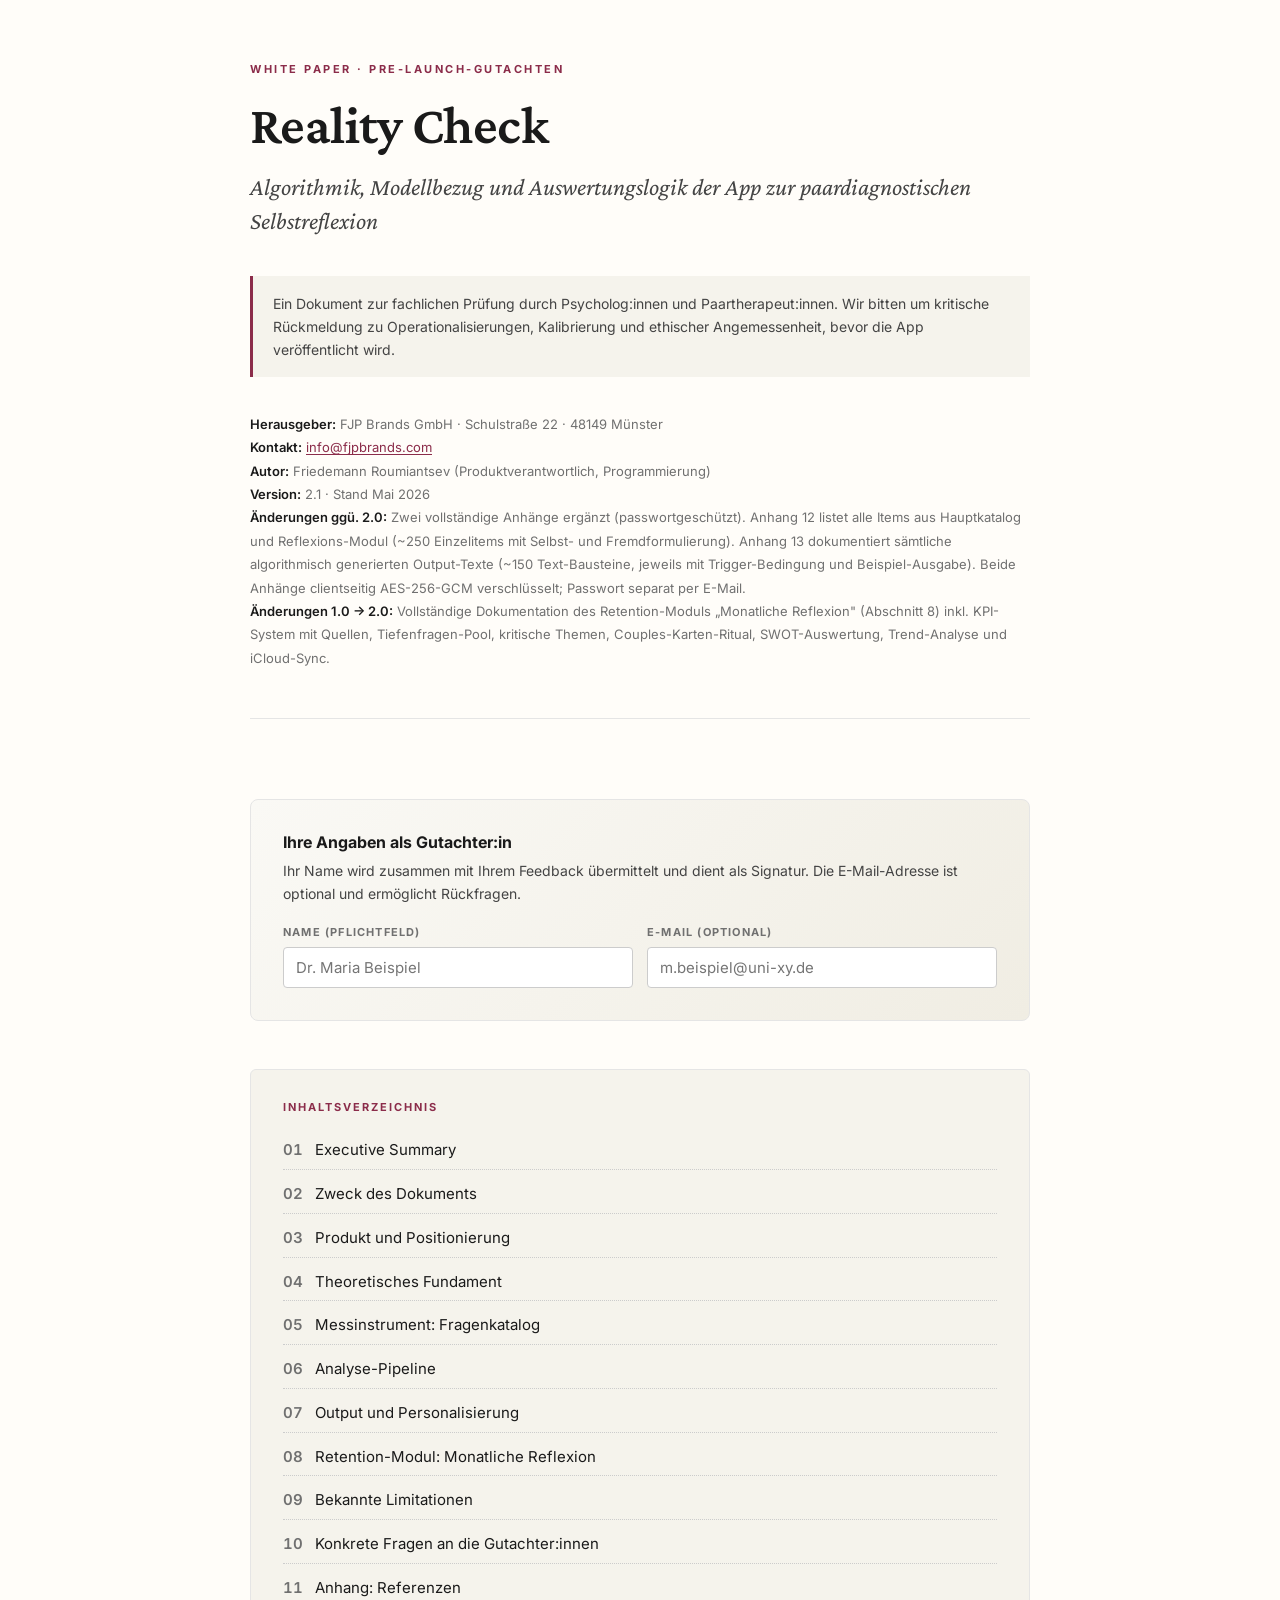
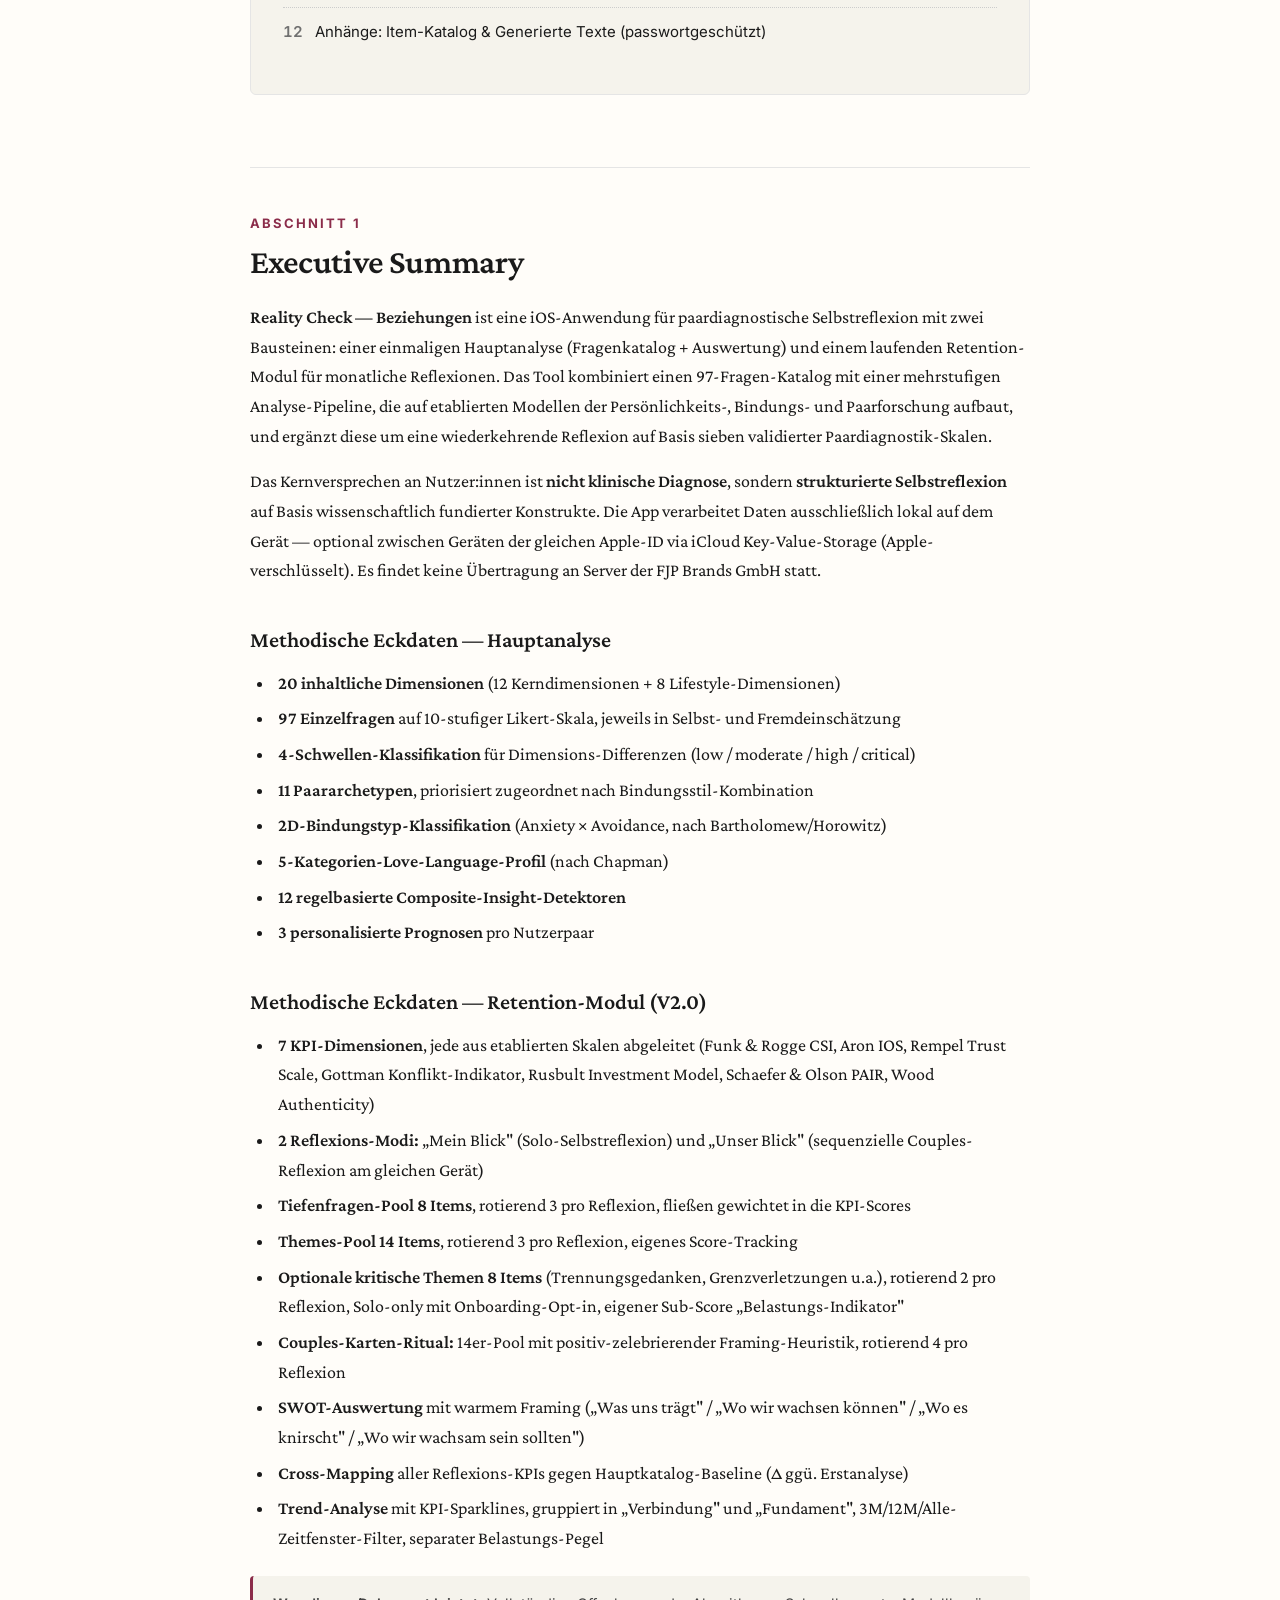
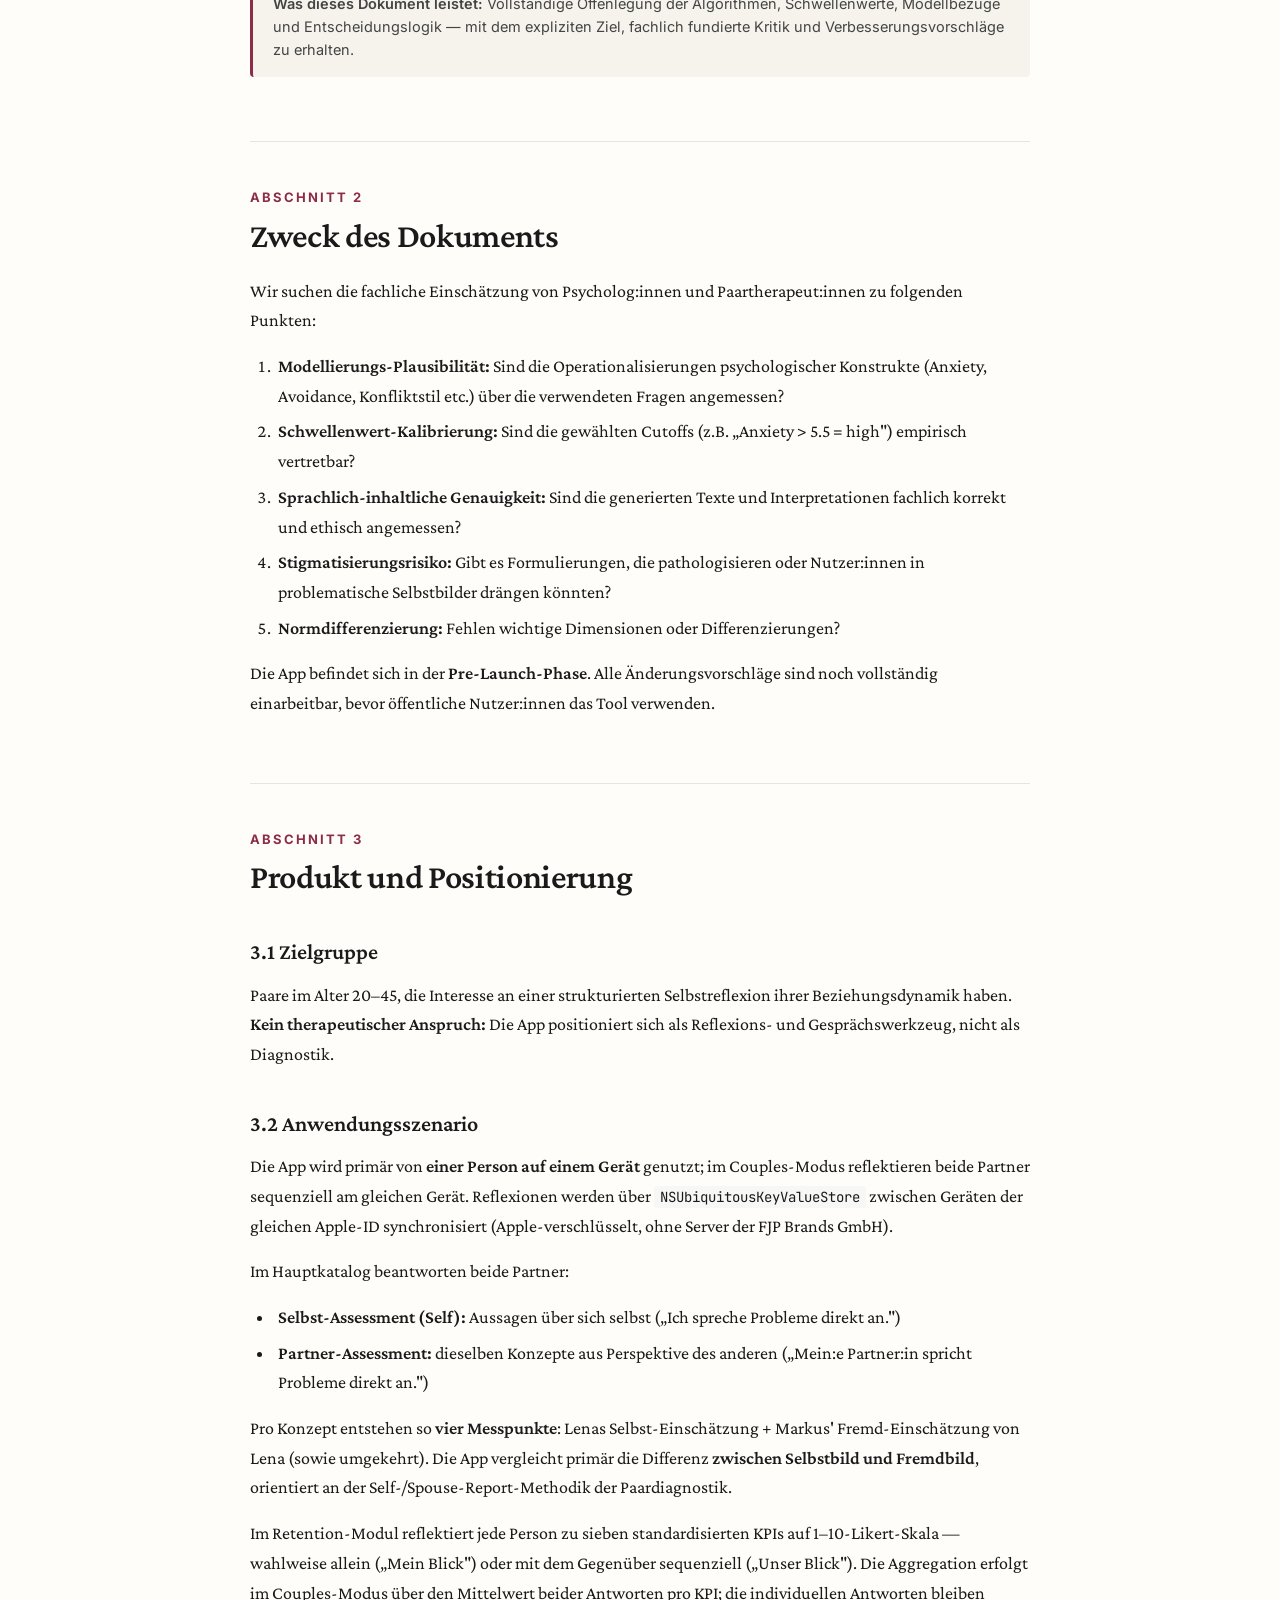
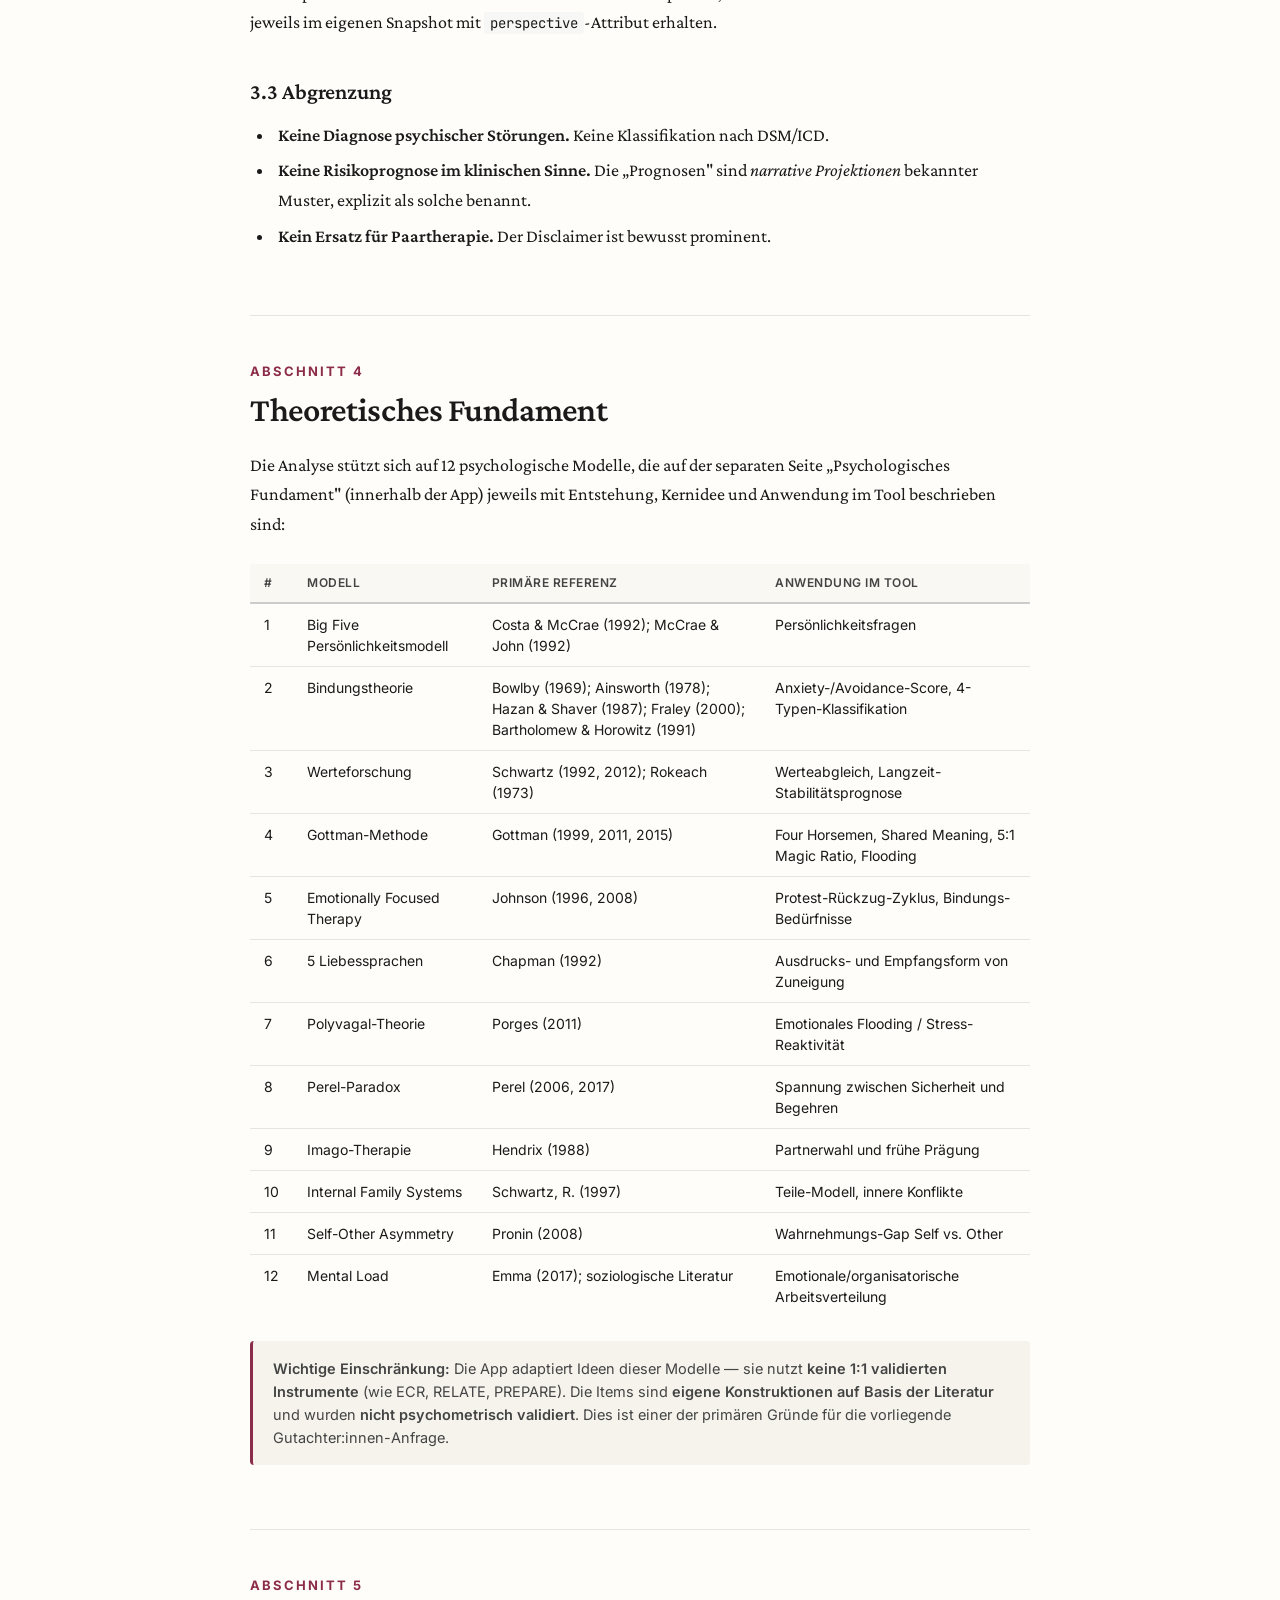
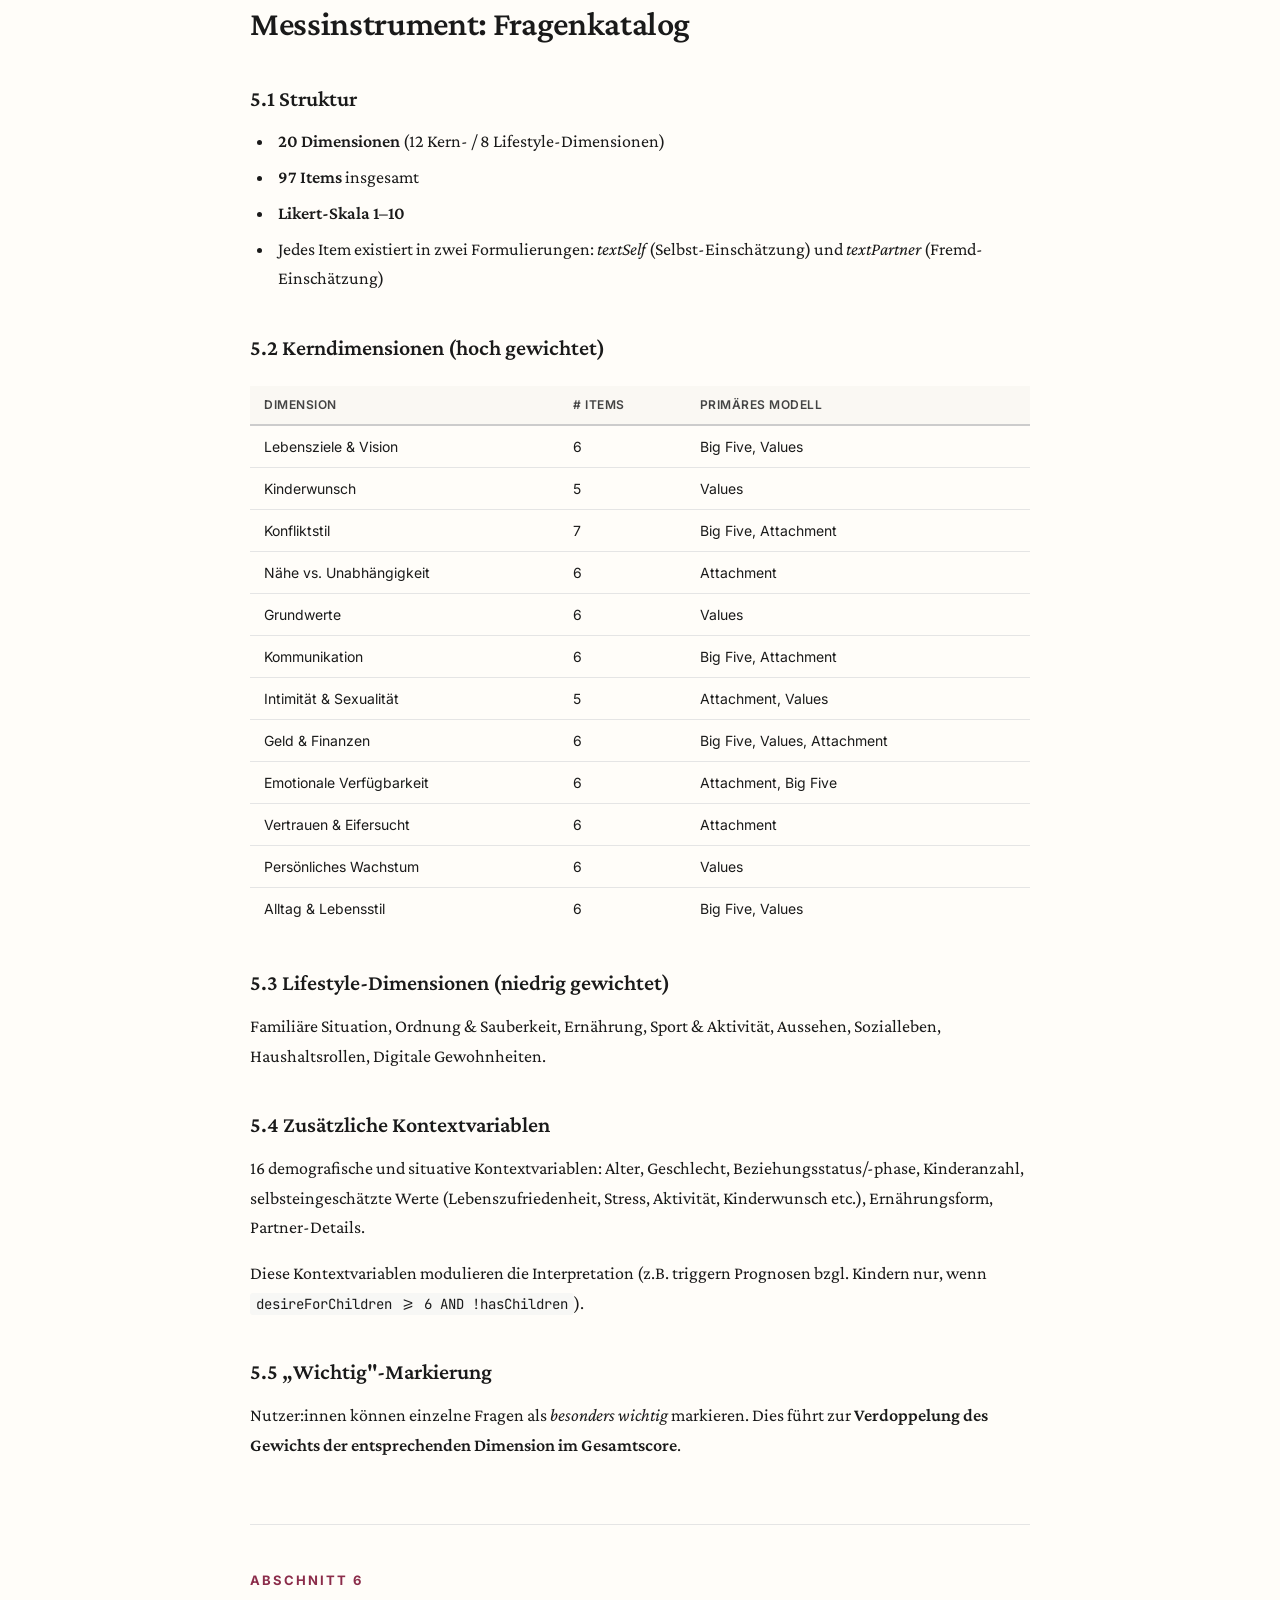
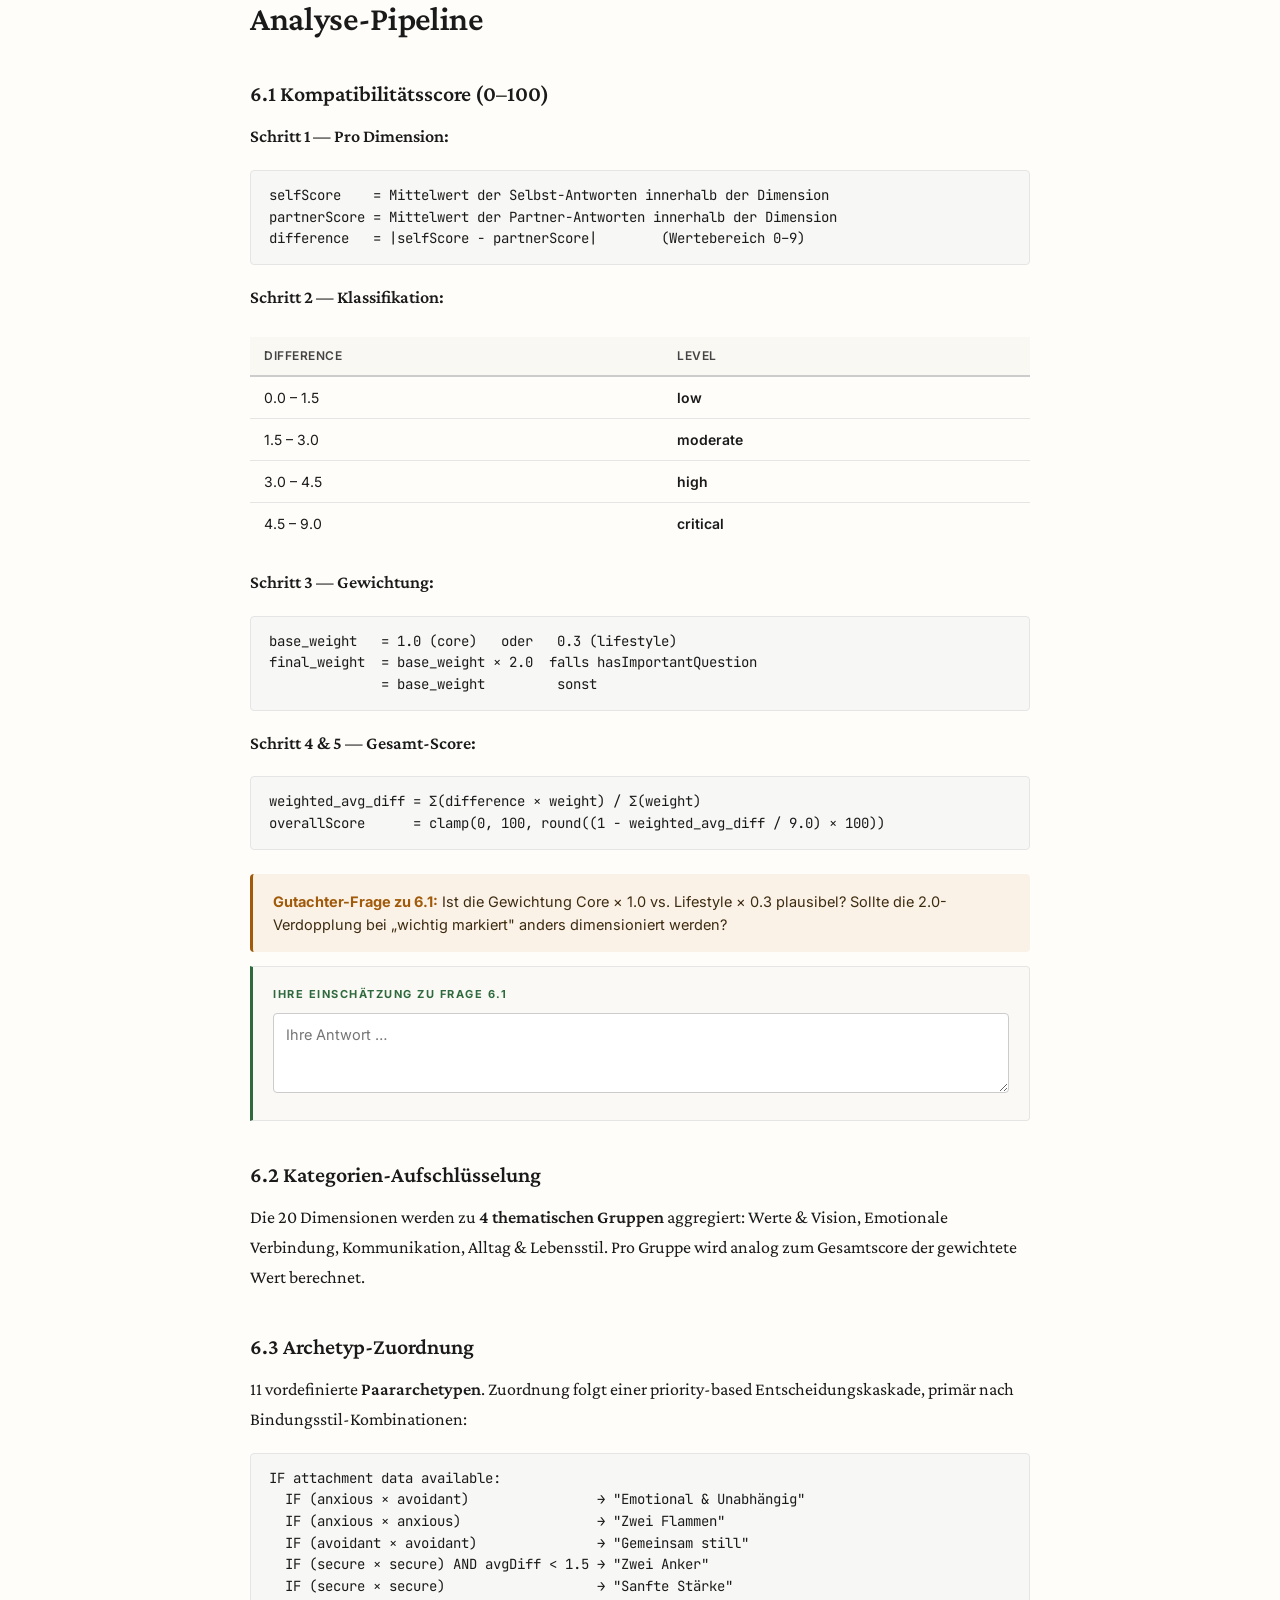
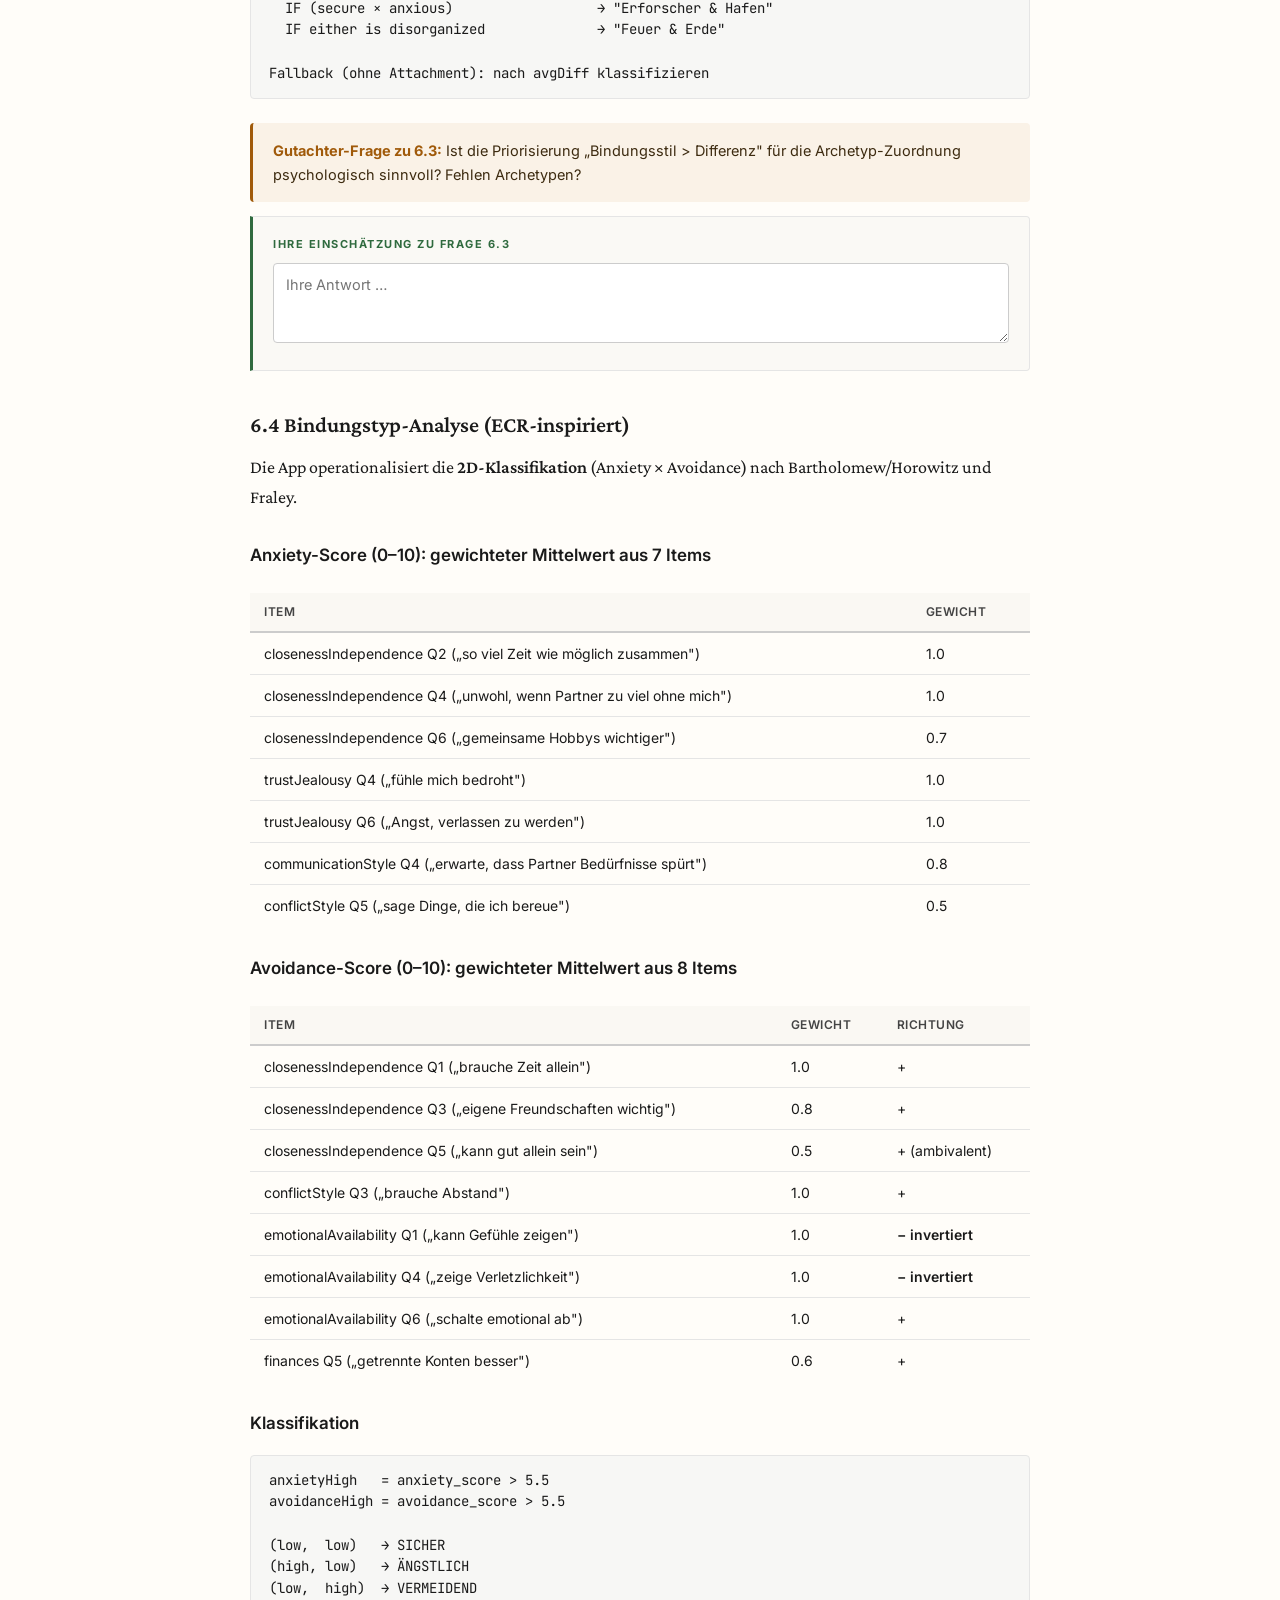
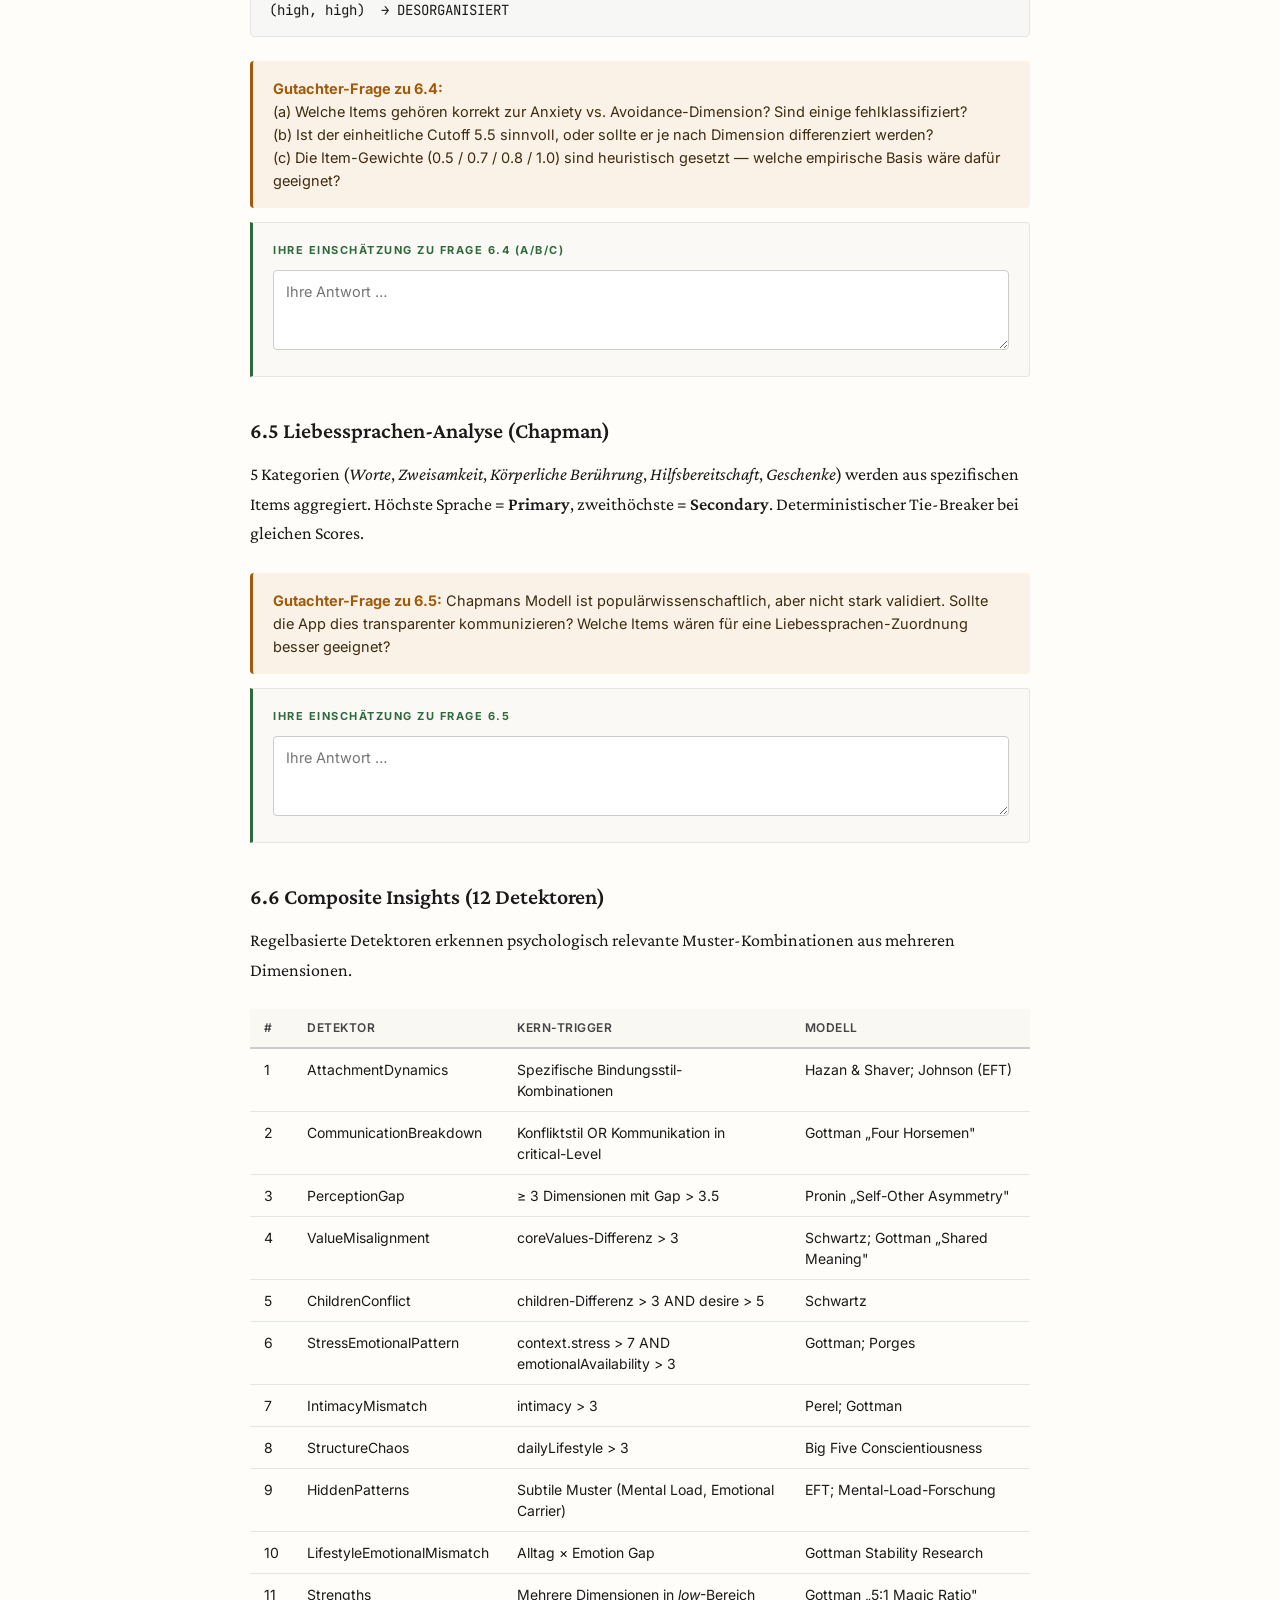
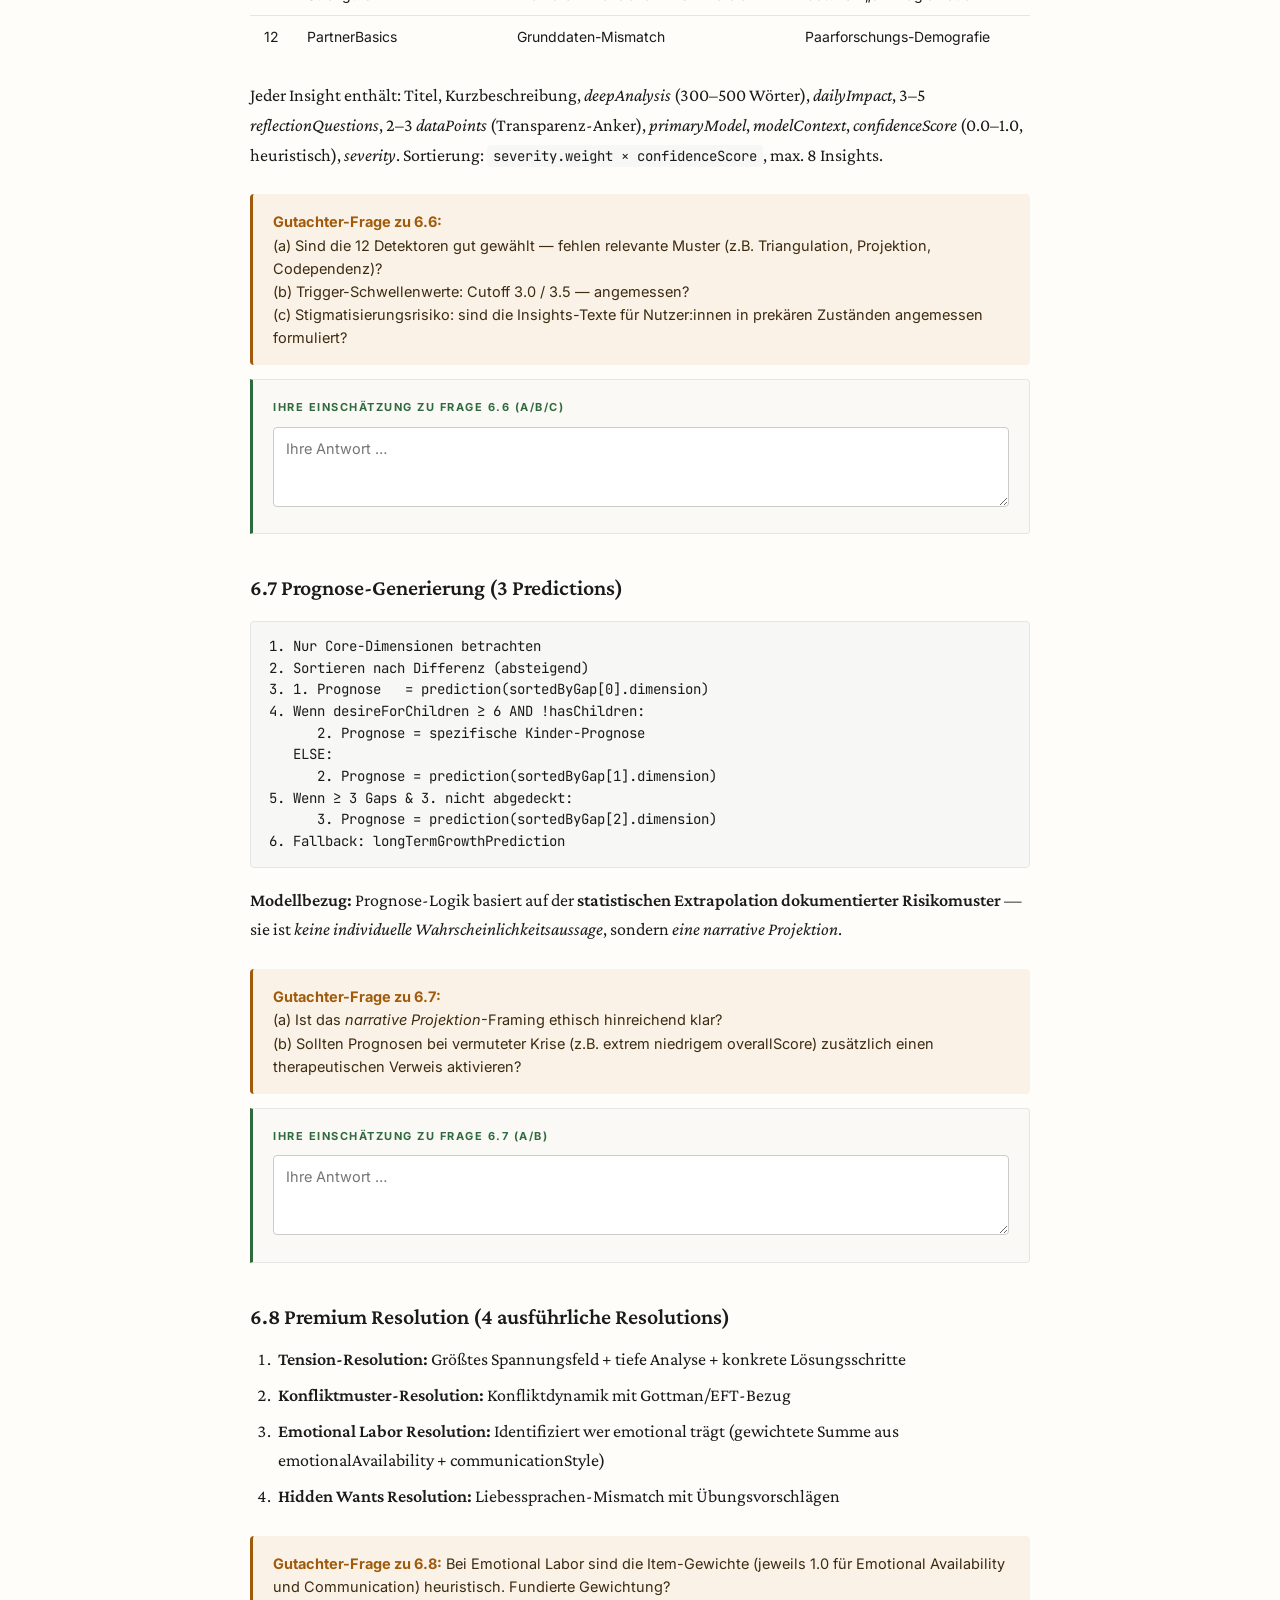
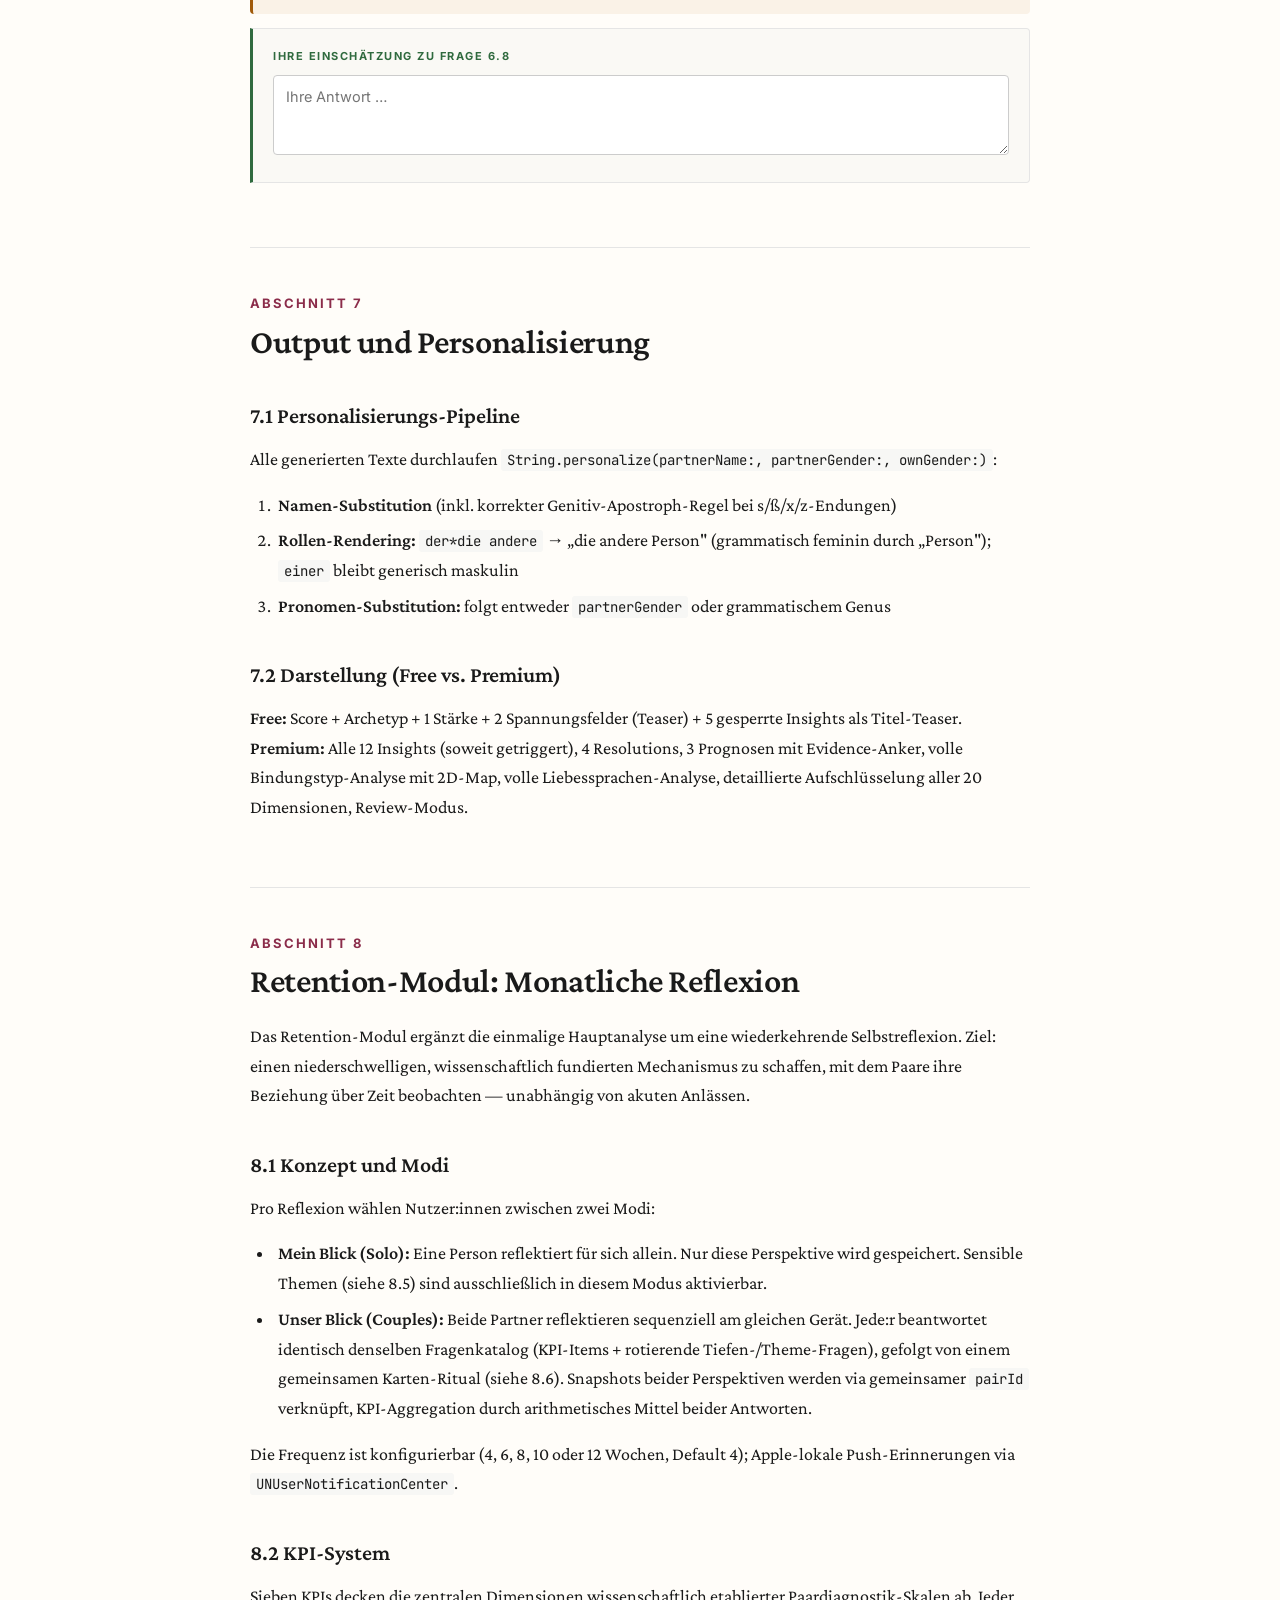
==== commit 21c8623e: "Whitepaper v2.1 — add encrypted appendices (items + generated texts) Two new appendices, password-ga" ====
--- a/whitepaper/index.html
+++ b/whitepaper/index.html
@@ -310,30 +310,9 @@
 </head>
 <body>
 
-<!-- Hidden Netlify Form Definition for Detection -->
-<form name="whitepaper-review" netlify netlify-honeypot="bot-field" hidden>
-    <input type="text" name="reviewer_name" />
-    <input type="email" name="reviewer_email" />
-    <textarea name="feedback_6_1"></textarea>
-    <textarea name="feedback_6_3"></textarea>
-    <textarea name="feedback_6_4"></textarea>
-    <textarea name="feedback_6_5"></textarea>
-    <textarea name="feedback_6_6"></textarea>
-    <textarea name="feedback_6_7"></textarea>
-    <textarea name="feedback_6_8"></textarea>
-    <textarea name="feedback_8_2"></textarea>
-    <textarea name="feedback_8_5"></textarea>
-    <textarea name="feedback_8_7"></textarea>
-    <textarea name="feedback_p1"></textarea>
-    <textarea name="feedback_p2"></textarea>
-    <textarea name="feedback_p3"></textarea>
-    <textarea name="feedback_p4"></textarea>
-    <textarea name="feedback_general"></textarea>
-</form>
-
 <div class="container">
 
-    <form id="reviewForm" name="whitepaper-review" method="POST" data-netlify="true" netlify-honeypot="bot-field">
+    <form id="reviewForm" name="whitepaper-review" method="POST" action="/" data-netlify="true" netlify netlify-honeypot="bot-field">
         <input type="hidden" name="form-name" value="whitepaper-review">
         <p style="display:none;">
             <label>Leer lassen: <input name="bot-field"></label>
@@ -351,8 +330,9 @@
                 <strong>Herausgeber:</strong> FJP Brands GmbH · Schulstraße 22 · 48149 Münster<br>
                 <strong>Kontakt:</strong> <a href="mailto:info@fjpbrands.com">info@fjpbrands.com</a><br>
                 <strong>Autor:</strong> Friedemann Roumiantsev (Produktverantwortlich, Programmierung)<br>
-                <strong>Version:</strong> 2.0 · Stand Mai 2026<br>
-                <strong>Änderungen ggü. 1.0:</strong> Vollständige Dokumentation des Retention-Moduls „Monatliche Reflexion" (Abschnitt 8) inkl. KPI-System mit Quellen, Tiefenfragen-Pool, kritische Themen, Couples-Karten-Ritual, SWOT-Auswertung, Trend-Analyse und iCloud-Sync.
+                <strong>Version:</strong> 2.1 · Stand Mai 2026<br>
+                <strong>Änderungen ggü. 2.0:</strong> Zwei vollständige Anhänge ergänzt (passwortgeschützt). Anhang 12 listet alle Items aus Hauptkatalog und Reflexions-Modul (~250 Einzelitems mit Selbst- und Fremdformulierung). Anhang 13 dokumentiert sämtliche algorithmisch generierten Output-Texte (~150 Text-Bausteine, jeweils mit Trigger-Bedingung und Beispiel-Ausgabe). Beide Anhänge clientseitig AES-256-GCM verschlüsselt; Passwort separat per E-Mail.<br>
+                <strong>Änderungen 1.0 → 2.0:</strong> Vollständige Dokumentation des Retention-Moduls „Monatliche Reflexion" (Abschnitt 8) inkl. KPI-System mit Quellen, Tiefenfragen-Pool, kritische Themen, Couples-Karten-Ritual, SWOT-Auswertung, Trend-Analyse und iCloud-Sync.
             </div>
         </header>
 
@@ -387,6 +367,7 @@
                 <li><a href="#s9">Bekannte Limitationen</a></li>
                 <li><a href="#s10">Konkrete Fragen an die Gutachter:innen</a></li>
                 <li><a href="#s11">Anhang: Referenzen</a></li>
+                <li><a href="#s12">Anhänge: Item-Katalog &amp; Generierte Texte (passwortgeschützt)</a></li>
             </ol>
         </nav>
 
@@ -977,9 +958,114 @@
             <li>Schaefer, M. T. &amp; Olson, D. H. (1981). <em>Assessing intimacy: The PAIR inventory.</em> Journal of Marital and Family Therapy, 7(1), 47–60.</li>
             <li>Wood, A. M., Linley, P. A., Maltby, J., Baliousis, M. &amp; Joseph, S. (2008). <em>The authentic personality: A theoretical and empirical conceptualization and the development of the Authenticity Scale.</em> Journal of Counseling Psychology, 55(3), 385–399.</li>
         </ul>
+<!-- ════════════════════════════════════════════════════════════════════════
+     ANHANG 12 — ITEM-KATALOG
+     ════════════════════════════════════════════════════════════════════════ -->
+
+<!-- 12 + 13. PASSWORD-GATED APPENDIX -->
+<h2 id="s12" data-num="Anhang">Anhänge 12 &amp; 13 — Item-Katalog &amp; Generierte Texte</h2>
+<div class="callout callout-info">
+    <strong>Passwortgeschützter Bereich.</strong> Diese beiden Anhänge enthalten die vollständige Auflistung aller Items, Kontextvariablen und algorithmisch generierten Texte der App. Aus Vertraulichkeitsgründen sind sie clientseitig AES-256-GCM verschlüsselt. Bitte verwenden Sie das Passwort, das Sie per E-Mail erhalten haben.
+</div>
+
+<div id="appendix-gate" style="font-family: var(--sans); padding: 24px; background: var(--highlight); border: 1px solid var(--border); border-radius: 6px; margin: 24px 0;">
+    <label for="appendix-password" style="display: block; font-size: 12px; font-weight: 700; letter-spacing: 1.5px; text-transform: uppercase; color: var(--accent); margin-bottom: 8px;">Passwort eingeben</label>
+    <input type="password" id="appendix-password" autocomplete="current-password"
+           placeholder="Passwort"
+           style="width: 100%; max-width: 360px; padding: 10px 14px; font-size: 15px; font-family: var(--sans); border: 1px solid var(--border-strong); border-radius: 4px;" />
+    <button id="appendix-unlock" type="button"
+            style="margin-left: 12px; padding: 10px 22px; font-size: 14px; font-weight: 600; font-family: var(--sans); background: var(--accent); color: white; border: none; border-radius: 4px; cursor: pointer;">
+        Entschlüsseln
+    </button>
+    <div id="appendix-status" style="margin-top: 12px; font-size: 13px; color: var(--text-muted);"></div>
+</div>
+
+<div id="appendix-content"></div>
+
+<script id="appendix-payload" type="application/json">
+{"salt": "v4Cwzo8HhC4rSRcOflbL3Q==", "iv": "Qb8AcObCEd6tFdne", "iterations": 250000, "ciphertext": "5Pvluz0+QRYijNcDiUZG6iCAhGbkSevwoNBmYiHfNKrKD6Ex9ts4mSVPx8v5yybTADHMFkE7veNViAqBN9XySJA1UOrRaUz4a3FeTBC8RBUc8RXfDzxzXLHMn/MvavwumQ4zb5dG3cTv7AWOUUaDluyu4DhjAjaPkdSm05+VyYE9lVt/ltvGkCzgEjqj2dBu88BREkVIa4YFj++nHBOF63pwjEuaeln3i0EI8G82tdyx5lxyZyVAdNrlPzTQdkhgLU4RZtWI/A8AbDLptYiMMh4Bd3xuU/fvTnlw6Z01yHBghjBJMHbaayqDxsiRhySBXEDzDbvrwrjfVD0mizHsUKSUbojMe3SwY9g8/E3pUMVL1B2Xs5dDHbICPNIGxeVZAxgOKMC6E/AVvtozeUXoqG8WLNnREqFARZ4mzYDZR85EszwS9KdqWrTGsS8NzLAVqXoeCdbN6vEOrRyiUO7arULSsd12J2ccWE0dG7D6I62OtAl9pknC3CgL0Y3vkT+uKz1KBJW1ZzaTgQu81a8u3bRR2/2bNFrvQh99AKl6HmEi2GicVvYTlnX8rMLGKQ84L2pIQbVnjim1dMh/cRbolj7BPYlGls1Y2Q1MOibcPQrDm1XdxcofoOOV/[base64]/qooapsUeyACTLrkGUf+XCMBeZOvPTKWnnTz+izH3cdEuxIR/pnWCcEiP5eUL/nHYfdsQItXO6ExNT2ekd5/MZBgFUL5DEutzqM1rsrhm/Vv9LR2MCDAAHH7vP/RVRMBDQJP2sFxgkl3RHTFLlU+SFYKu/Yz/l7PmWgLYz96lvGWbYF7vZE67/DWTfbTy6iyeRW22tAJDnpnFhXhY9+fSH3wS5GcGpKO+eh2U2trbqdsv2jcx5bV+WZszrNNoLeJm8HujphG893StscgPbvl+AzCeRZBamRny3c9OkRGUT2GbX7VsNeWL25jQRLwLpuLTD6aXfRJcea4W5bR+L/Tv9EBihEyy0sH3T9+rFi0VBoEiIsFveeDJeqqL3woQWcgmN+iHtwoRAiVTyq2oLI5z+jTIBSRFFN0/EEA1MaA6B+qDjnZ/CfE8A/AduOYJnlSrsnA0VN0Xe3TspKKrYsGL5rfMjzqNqOehM94QNO9TYt+SBtKipQz/1F4sAwb4OK83uC9S5MnQ/9Od2omADcWCqadKtVjraRqKBbEu5CHbaTjgHY9Ey5QWjEgprFSPnASabyCxMtZZyUqKXrfaKwZzoKWg/3inAuteZkkBlqc8Fh8pPKvZIQszOMP/86eziY2NWrlOss9cVAPsNhHL55aSDYxaftKTrjgCO4m591SldfIZTX0dYbfAH+BtsMpD64Gltw/xoXtI9L2eNIKGKCr6+KewO/+HLlTakznjcdeJRjKDA3V6KsftnhFo8SMHq9g3D5gctV6HBKP8+E4Lmtdax76q8uvqhSqupJPq6AeLT0qoKANdvfItRiywRdNivG1kPWjiKGRATXG0ZoJF8Sx8DveTFK0BspxC3iEWU4dXY9SsQ4/gTuUtaChUZGNJNoACFhcnzVHsHlMAD/5h/44m1lQe24n/8LEX5KjfUb968Q7lr7yjVIsAA/lOWKSsh8YnzV5FaMGfCjRMa8XCaPbKDUPIcqn9b2fdBJpCLZHM8AZA42q2OL49si/JSd5cnpFXJUatcOUKss2RVdc/3GB96azplHOW/lZFc8TVsAuicjCiIBe0lrtnETme+us/jMOslJeoArMUqx6ur4KX4wXHqcY6JaHwnTmfaE9irr2+76QXJ+0Jh5YsQi4YdDKXJHRFfqjpiniU/PD7uio+Y7VPNh33OJA+SR7VYmZtHGpSKe6ZrLofj6sCPE1JGueOQtTbQLn/M1jO/tW7LCIynxpFgQnrtJzq+xdfHwy6tWELvo143ExC/WjwkKeu7TpGkPJYB8xlWpll0iaG263sFyOAPQwm+NClH0Khu5Rx+1oHcTUj0Y4BJAZCNrHWohBuiU+nhDYX7kkyhyZ8DjCRxPeZH6KbGN6eHm4eS/y74aQd3RYR8Br6eo2daLWJpbi5IQ/dgGvc6XIvqApDwjqgS0OQ3UvujgxmAfB8V1Zr8EtfgurS829NzBO9Ic8bqiptrtJp1VZl1vjyvtfrhY/2NOw0lwWFw5jteopcKjr295/KiPbG4zO1zK2IquCWIu7Ed1xrvfZynOod/FP57b69fx4T4BFicUi+HIxfXT/EOLUS7zRaphBNjYF7cQVL0uvORTEQ3gssnNLd1T4CxMwKwKagM1vXvy/+iEM4vIOdlFagfH1LA7FaSWozZU1UMrst/qIlL4/mbn/RCPFf5dwWjqRbXf0bM2PGEwVHqTUduHlFbOHuyz8tvk/ktESOzbcIpwRk66V7C8CKopfKC1k7+nqpV1ovG57MZ8FOpNK9mvugzaCtD9SzwvjM2FcQrH4fl3LLqpbC9jdQJBP9/HHFcLknsk4IRRKiLxoH39o3yvhvoh0Ul7DFaU6jUZpDVKbp7ER9f9iQqioL/+cgqkSi55s0SsD3enElKesIiyfW9VIn5IIErYK6W/wzTR0dgh+BqFj8hC9KuZzguURuCBmVVkuI9UivT3ChgFFSfZ1Lwd9UAwj8IB+nvLzRmZe0o7hxGd+N9BEsw7NBw8ljn/6zIFCBiWV4M6k8BQHUIB3siAp+Dq96RkXLzitSd0QZlI4/dWL0hx4q5Rmt1+PD1CVxXsEgAsGPZkUUbwOucinOc1RVDp8iB0NZEeXEbZ+KOyGFDbOm1KfI+IfjfnRRQ8wjjtLAf+WZ51eLVxiiX9w/UQ2GQHvwso7/GI9mn3JNoRIgbqwYDVia+UTONJoOMkG1MmgpCcZ7gnQucKkIM3abAe6hF///6FvCjXLNSUnmyCq3a2+h57G5dck0+IvDt6J9PdW2lOS4lQhibwg2/KaYa/f7p3E4Ca6RkaKBTjO9XJbsCcwqd30/8TRZFxA5jDpu2qpXgQTS6DmStR4VZ3mZURG4w4Z20CQcs1dyKXspJTGVDfU8igXB/ZuzvzlQrR4pdbBRpn4qXKyW1ErmMJWvBWYcwGZ29aqJkaKMG8BAwnXtaoPGGnCjq/HLKqVvEK5wpYEh0aTk85zq0AAntcOCwuY850iapmI6JXy6Odz1Vp2C/HBlDIkMXlCKVOFEJyhF/p8XQHBjbhkNnXU7U/73W+iRqdU/HnAo8TATZIE+ZpVunKop1PdeTNwRIn4fsalba6d0XMWQM+MXfqj6dQcVhWb83dLdzZsxyd61T4thirOf55eSCciV5G91HHc111UmyrmigkmTvfVZNYUyaEd/3KAxvQSGIEYA530IojYLUBEthtAmj1NpMDn5PZpv7LVjDQOJorz2zuXzbkbx2e0aY4yl/Vzdkk9zFikTg4Cbtm32YmYV8hzwn+7TPn+gsGwOMBFfxVuoxtI+5NQX4e22v5+e9eIvOEDn13aYoAa3HTV5FKrkZAkNq9DnmSvHxL4B1TZThcU29ooDH8To+uQCgU2s+LiFAOVpjZ/bP6RenT/MZaPyuPgD5EY51QlwQQuVTlcM27CYjTd/MfdZciHbJEdWbukmb65APiK0+w+0oeuZQ7nDI8xLQiyk8MXdQN374nRjjH8a4SBaa4RWooQ2OfBImTO7PYg0dcxN6RS1DRFLpIraJNBE92jnklWIM1/fY7bEg0o1+gnvzoFs+Di+WBlVWZpBPlMJC0bsuTQdtsIjARwnkwEmi661ijulNs/1li0w3/0rETGz7KKIN6RDFU8RHiqdBlptqQc1NuHWzG54QbTrXhYJ9GVXS5xixp1rBQPYG/NLdrXUO4rvHmngsH/gBY3Up4+PNX0HZNpqzrRaCS2cfFBGgUgxlZmKLhRxqs/hd5Pk055lAvDyKylLSQQsOw6cHNiw18hekuQnwKZPRNTjqh/mgmM9tC9Q5MHqV/Cg3+9d1NcfjRFp6TSuywRhUQtWqazowBAdqlheYsSuNpeO3G+vrR6cbcMoSGH9BtHR/wJKAWZ/iQpRlGPewAA2OKGGz2+PlOImh3D5OB7ib2CWXxaMEtIJrPS/YV3A2RcVLU6deQCuyiZ0adjlL5KfxtkLqNMaQbn0lCEyYAMGFK/KMYVt8BoFbzHeI8jz+Or/gWLtakt0XAo+Em1IHZDQaM+aC4tNx0WB17myCWY7r7kAZDm6VY+6KpHjT5uJ8LmfTl/8NiFuH9+aMgNxWZNxZcW1kJ+0XDEzwEI5rPkHHJJOZgTPSmNUZAcIasNbyxBYim9J7MSojZQn3cVin9NlLGrh6nelVC1rPYixoBfyW45S9i6UNFZKNCrdfVLIqYaQPIhA90BlH7ae18FWoOIh495CBp2SmpVLY//[base64]/245XJ7DirzOw60N798CfljDuPsuQaowQjb7ejtLHigj0FjozUiIFYow5Oi4p6PelYxuIjcH3u+YLSFIr62RLa0b8VNLADssuS3MHZoZ9FXc9C6ov4CqUKa1POPt1ZaowAzU9gL8Cb8tGQ8GuZQLq5BN1Qq/89R0kMySxY/AeCPRBxypAPZYMiiVCQzQjtgwmsDmDhUP/JR2340005319mFO2kv4vq1AwQ5/fL1cWRfxjXlp4P8fA2A2Y4Yeu8+uG3QhfvVGzOQXXS/rUVi8ptxiy9JUFGu/6jaxMW8tjdqR6gWQbVamFKbsFz+4Q711kILCUIzdH/zUsPDEh+lprwNZyJeGgLoC73C27krPYfSTDbuPKMzoXC47+gvRTGQPmoRHI70sJGciPzckq7pXbF0RiRDPty2xseHXXzasqCWo0MwDlqn5KwZza0kK3P969TTaMQ/WloIhLa9A1BPxYoHDf4SgsRm+VbIU+FrTJ41CjvXWsLcqsDcq9JsU4904KkFZdVU3wdod6b14eANUEPyAujLUrGXobHJ8rES1T8MjweCu4j42UaUjQXP9/AzlVMfqyM1ez1sX44XzKwFdsTx70TOf27Q/aRzWChFAZDEg91QxUPRvHtOKOPEmbeN16FV55NO6eJthPP8RA8u3HyrJyG8LIR+QJQd/qgYbFrLSJiJoQs4y86zpbAvahYJr1zJPjiMy4G9by3XOC2ZEAjSQ0THeDRNwU1zt7RzXuJAtxFkFxlw36aTNlEyxvJpjHf+BvjotwtwqziElLH4Ubomt+bkt2Ayjdb025nna3wOOO392O6s6FzRh1+3r+XTPiWNPJ5LJduAxBGFRZiabGo4VtBICIpvQvWZJ6LR/ZkyUC9VBSeYoOwZydx1ye7yqWmZ6yx9qGOql6EkGWr0plOCpM70m/lkmvJl20EClrwxQL53JbnTI/J09XlN6hRtB+lqxhrg1Ru0lmroJVaCv01z0TgnUOs5qAJNvByHsFhCoDOU+7qiYCjn0gCBY6yaR04903Eebubp0l1NunIfKgqPwJSA5yaX7tmRv9oHwab+olyAdPSs8Supmatjp7laLdDl3qruppceTJ3LwMFTIu95C/UjjTeU0OmsZIc95PKM6Xzdrvtf+UKJlsRCGM/GmO4/q0zwDD7x7+iAV3eQrTZ6q2Bg6NBn7bXmKuLs6RRFPbIEF06gAbiuhxfqCz1f7axm6Ffr4JdmWcpaPUcHQTKTifUUx6qwUlvTJ1r+cLbJ49LRDQpWkUWh/TfSLajvF70uZrSGJOQGi96oy3QB1ADoL+hmKCOueuNwoun6uPvs5SQ8An4OgdP2EJd64FZiTQ6OYYHqxrAGUFanmMdUWIATXkPMtaAD4IpKcY053IeKatQpKawzxAEIta1oCFuBH8aXfTa/6X55E9/ggzj5+siF9rZrGO6oIZQYbVspYFAK2OX97erWVhIO7z4SdNq4kbcqUgLem1/aK+aZQlfqzCaX5cwln/r58j30SYH7Ebn/h46E0FjRHo/OYTPb6RbcqPByzpyoThK6t7rS6f7iPEwx8zxix0ix8qfEIKgDD/XzxkSkQGHYJmG/zU3Iytavn62wR/hIeXatLe37/MCA0OuFIy7M9w01FiM4cW7insPXvya25IwP7oF/vM4jvdx3ddOE3sIRDq/xIwZzN2Z3VD1JkFZdthNUdcIX7yVc8uRpz8ntxpYfMROA5IRNlSL+FQ3o6gVBufH73DR48tTZOOM+3+riOQ/[base64]/GbbHeatYeQF71kc2RnculvggMHJqetvL13T5BwRyPsWidRY+SXWzMeot1WtFC/MN9V0PtaJfI4OAKALjpbuR2JWTKEqHsKF5I9Tp7wlLPmOuHl2Wmg6gvDZLqsyivuUAWVCNZJfLsy3u9fIqDVn7Xq8ioivIs5d/uk2ylDr5jifLxrgd9XNnHKKwYyfaWBgBm+OrWuZdSLot0DejxiTed5MIZrOGq3l79COf/kuz5u3tmlkDkeDyQQ+cfAano6CHJ6ZrgtQKaVJXHHWVS/5uOTUwp8dSMM+/CRt+zgVIHow+b0bBdtzUmJKnal7fGc4j14IINwyU2JiDanl1Pdo5BA6J5oQUVli0uvK/HD7D6eTlk+cm5hLQx4xetgxaK3HWszZ+3VpkhI78+H+W+Fwk1cR+A54LhCNLRbQ5Ngl+t4g9J3ds/0w652p6YICxpeKFWAhBvf1k2h/kd+hT+FQJLILoMjvkEMuEWL5jTZpFQs9q9vSVdxXkexYqFr2M07IHu7Q/PMMe1UPFiQ5N8gmaAgLlf/m4d/cEmzXz6uCNt+y3T5G2woniN06v7XKaH8bBxRTHIbTpVH0s7FLkFLTsK5p9JPMMsIu6vcB2VG4mUEZy6bBPPvGJ+l6thf/iBNW3nITyB1DCHRlWdre05jee0czFVLufvrbE6KmMe5U4dOHoVW8jS1Kk+nIlz/k2nIq0WXJKTZJ8LezCNjUrl6KfQfwsMFbYLNWUc2gjmaEM5XOg5slkvXzEilvy6S/wMlHkuEwQNahzjsThB86wempvD+OSJr39lxBLtHMMnm6303FEucg9DOSm8w+wfjNJiRVujI+TeshA3GxEKl+OkQBkNO32t5FKhyOElyHF/mxngRc4tUOJWlBurAjD2VdC19qaHf3x87tnpVfHlkSjRZkGte7TGSIJJa8NDECA1H7kN9KGElrTQY9M8FM6ns4ApDO98ei4Zi3X8P0CfMJvQ0Fq/7jRdQqo/dIHZZxYmb8YPb5UdqrHA9tCjBPYn3kWKsWtffNpYmZrqoeOZ6oGPQ5p8R+/xCiy2HhGGDRI2/[base64]/a2mqO0G5sHMu2F3i5blrHT3aOtQYfQ17tHf8X3WKMf8Od4wL86Td7wxCvNKmTQHVRUmhuXsZApxIkviMHHz6ml5eDK4/3cpUrA62qwC/dLM9RnLnZuz18SIaQM3jSB7lNenfoPPCbbyHCOI7xN/Gb/W0AUNBCeNWsb+yNq7KX8UeD6+bzoal4oQYM6+yRAHdhTzswdu1CIJkO8OCrRTpJgH0YfwyuosCck1BV54xvu2uT1/A9N2J8KFPzQElu1zdho1/i9TcR/hX3Z4bkWNgWhdfNipsJWOKQpNWKEf13n3ez8tdBfwOAND8FaLg5RJt+WRBljMhnZkl49AmR8ubHvDzeIf48hcxbzezm0ouKO/A46LtrlLHcwbleVFJ5bmXQUSBgjKjw1OTzlNucrTcID9Pru7u3Uaxu+V+aPn2K/TRMWj5e80exCThGHVK88hZMDUUzs4OMrIRVm9r8CBivDh0KAv+JE6Zptc67PvIUMqF6yw8KPAojT8OD4CYd1w5OH8Y+a1NcLMWAjjtZqryn+p/iGzikjlbaWDpoW07YKKZ67mQQKVAbKE0CVpSDzFlSr84ZU+LWCzQxYoSDQUJioICLk2czaQJkoylmEsWsxg59RdF4llUtvBRDxHxlO9tjVXfp+3+2LFnQ/HFw5uRFxGmjlcBdQOD0AtcfLJxK5jEjx5OhgOk623y0+adDY6tZjffjDCSRyDiFPFWuEAr2N3MPQkw72+7jbFrM7ZsMKnmg6Q5KaKwh9rHa+jSGDQGr5bu82t7PD9M730Kr0nXRMo4HQTBvH01ngjx06Y8r0eYyf0wRCngFg+j1VCHQOlH1XxIvTHMkYqe3b2FJBUnx/288aHiUl5TmHse9OoCkSOFaAkd4duf+SaWLjvpSCD772uN+HuFblxm6ofC/HBs4+SEZd5Hi+76nRfNLJS1Odik6jgVIRdpMe7ufHwtli15ldmKr5tpyge16p7PumSJXOtH4fW37ildEpV3uPFUSbGIdR8SX+qmBp3vBy50l7cjMIrZPe2i7nBFebCBU95LJ6R7+aa4GhPo3u5jnk/Kyuc1x2g8YSzWbxE+xwNbnLsjjWGNX36vju07XPtvh4StdJZZlSjJxUqfvejB0vMOwQ/0ENDTFTfDcArffaBD3Uce4Uh3EJV4s3N1qkxivD5TwPcRWSw07OEmYiC4wnNMDv1MTBNVtyZXmOJ/MPD+dqJIB6d21j1WhCy8Q4ePlWucCRbGgMTrOue0PDSIsGstJja0zo825AJFdM3dCsOxCs+qJrYoDGXory5CEvHQ7NFRIWT6ggZ/Q5J2nTViNOgsEDlUIDC6kQ6DzGbVxhU/j2GKWdXLxxIsw0ZmaD4uOhm06Cpo+IkCayPbGEYZOiVjkwtKtxzD1+Hg9vuvRH7DSMQ0uA1UR+spJEua2/n7/viXm33HpBXyPwXMQom8qfW4herH8kEIQhLCgLk/mv95M6wd4086wUU9ZDfzOZvfiOUPvXmY3rdRKV+8nP+2ktr1cOh7HO6YQG6HdUWlVFsDMq4c4IPwQvG7ogPH8L5HT69rfa4FALVZS47DCF4N1r/Ef9I2WR19vQCB1qdt4rhelHQt746lLSyTzMacJoZLZL3xyPU1zBNKCcSliKkuMjUxt8su5OVq8azAnDkINWaf+hD6xev9W8qaMbkDDUbzGLoqJ/d8NaX2MyepRoHboVUWo+iHfuAG5HZ4csIwJefmrRAc4FBiZwa9yp2gEznwuVjQzPzbOhAUrJ+3V5HD81fPKCdMkM1oghVT5u6eOF0i1g2ZrnqiWlKfACXPxvqsmPJR7NMOnV4NlI8y/z7QNOQr3UHcokuhDwkunk9aKR0e2heH/rlGRr2rK+OEf+U3fWXOWDnRH2wpvXge+DQrLw47jQOYN8OZE9x0nQlyeupqdzZ/dPWete/UWcT0+vFAVjMdnsnmaIatuppA0AyfneLqZRSuOhfGQs4BAWwdW5gh8dVyuDCwsoNS9qVdRWvvXJKXUkzSfA3Z/Cf5b/bCKnfbE29OTXMoT29Gt3B+UOz1yBjaDsDlLE07QB1lQ3NnAV8lRbHCvIT35AZSEgSpA1+ds06tmIJ2ZRv4Ej9K+k+Vd75q1ySUlATz2FOHjsicoLDdmSqXbLS9r2GBjAHk7a+9JfvncjQzjasbTFE/8i1w3qwwbC+6pd1Mw2BNIPvhhUu3JM7ww5s/f+ebj64SkbT2DRubdNH70Y0Yj7/c2HT6mjouh3e9vSxX5wqthyh+muzYchsS/nWxX963+L2/P0lGOiGc6fcXIzXkc40UiJcAzuqaMt8AyRX8N1VbU2ZeMf6TgBiqPl7unZ8YmyaDOtqhxqfkIGQgxQYJoT9QqMj4FfPuyVNc4ja/y2/4UIlxAkL1jPkmFfJ8TEz0eDWAAisvR4iNB8urQc5m70DpYVn5bgqj5iiQDfMNQQOmq8cbvn6mMSklPPuroTsIgyVYZUOYtbmIS3GBuh30Tt2yKusiIbqf7E5PYx+jn2a1wW/SOWOzMKqlY8ypaj9vy9HleJ2dNxT/XHB/HWjykwE7FizWiazQSdW3nYrtmRjw/VRWTa8nz1CusWybYpC22HVDThmp49BGbjfBzmZfsHBcW3aAf+5s20sEV1xIgRnjX8RBpIyB7zPNE1pVGvMyf7C8y7zSw95EKZfldtHsde5tzFqKmNKHkyY+zJ/q6mjwryrskShQ3b4eQ52S8RUfu3H4UAVWxh9aqfF81RxSZebRMbE0UhUtrJRwaE9u0IaXPM1hn3Sy1t8HhAqluGEX5ku1phGyAAiDNIw3VeB12wKj/lWX46cjwWWL85a/[base64]/qbx6Hoc0c2kSKeTIKa+O9HtxxgbeO9jN88V/zBDRYbxjmHT21LGkwV0mxLzk79E3tzHvNjDhDalJvTw8nDQ735K7I98LM1va0ZWl2wGF41uTvmsvaHu/i4scrJeC5s+WTYbKL5C5DiEgWj9tMw2ZudkmvW4eI8ZkqUhd0lrhYPJXFe48E0N/dgsNo1E4t27vs1X3j+EuHHs1j5hKismd3vBOCncHxi0uVx8ChnMeIwSDvChRrU92btW3m0pcccgJpDc1uMZ9ulow/0CJUP2Oh3nAlBGNsrVgjHFIR9/xyyBSXtmi2Bj9ehmhmLs+8AfNkHIFK6KQ68sq8ULFuwQNTrgxq7li3A1PUvkKvnTt8wkt97vuaJyhKn9u31SNOA+WanQlEm4COQ3ZlugGgMbYTKx0+oKCzNKa04HAIMaY65/h8LT5/FjWhF1NvbmuQCX6TbEZzuPGa4IB7sdIGhgwS7N6i63txHeO+GtDkMjpkAj72DLlcVrddj0AWmHUd3wFW6cGUr2OKRk5c2RnHfTkR6djlze0ZVv1El220vgLN6hVHd/[base64]/5HmPgIZLfdjYMKG6BLCt7v3a2J2yOVzvWwtCvxtu68nNVR5Vt48glR0w/xF0ToejT5uz/xg1w+0QkscJKC//OkArqrTXuYZiWtIy8Dtcshw/1WcpwOCuzDcH1JXpBZXs90NDAyHdMmikj3Za0PoMzpi5LDyDtw6E7kZnT5UELLeDxq+HPTc/zf1jppsrgqr2A1By3/1ilmcWcMv6FTFJInNYwgS172G7YDg2PFvLfKEujJ/qoso4LA3ts0uxTPEpJ/2UlX8/Y2LIRAmqsQywzz4frfXC5Vj/ecwDDzLc7aLOFgm/JtQ2wqQFA+ShC502RPnSNgLmDw62fZ/7W32pxVD57WSPSNgb79wGFGKPbZSBU2VX0zCK8/Uf1RHEKBGw18054NNuxy+4WNnEO2LG9Inq/do3aMJ8AlYL3zJIcBbaE/2mPr6ZPDWcLtIRExWjAVxcL/eOS1jMNxyTrZUrrjUrA69A39RGylokRLxuLEwJZhNmgLngXdig2FGCF0WEbkBn8jAC26ofhQitG1o/joezZYkL23ORLksanXta/[base64]/wXNH1VkTl4hNwAjHYfok1C2M4FOcazJ9LJkWfaP9FITrbtNj+kcb4Oku2bh5tcKk8pU4P9VRH6RqC9tjtV6aTaIm2sVa0Cg+oX8zc97pxSEAAsoi5m0wyvBTDiw8ME95kubB9S+iGetoYoXUuwb1ZPP1gcHWokFsbpMpDDCBqBqY21aaxK3CcjzmWd8dUA7CMoapco/K0Uux7T3M0Ibjrze6Wpb5vOYS50MC6++6wL6vGc+w4ImRa/5nwq4MfnLPz+GN5gDV8VH5T/VbOSWe4/9mwfzSQuw117TjEEoffRRhXbvs/JpX1r5yxhaIh0FhocP3RLWOifh+jxDREMGmD0KuZJQ2Jl/WfgXzt9vfLzGx9in6maD6pxaE6p6jb6C/[base64]/kUgKGZ024PH0bj5ErcuaFrAnQG+M9l+JvOphj60rYSKWA0dKkrrkmjRyF0VZt9fnY4j5m9mgQAwaUSRsgasCDBWSzmZtZ2DHfcM6T1MCyNOAD4CtX/qfvVWgNCMtCEtEmJrfdFyXFfbGwCJuPEJitBRFTTiW8N/5yogtZapyugsdSU+yBJT5H9LrmJOfS7wVJBR72vbEPpQJDic4WSHxTCF1hMsrjtXJqBhasnrHPvLQOcN/re5Ax58aG1/W5zhWuaz3ppS6RrvtczlDGufK7RlHyQRkyVMwByRhiIOV/2U0/M3CRi8dg3m+Go0GsF8jn/11xXUHTsKx/hQYZ/0HcIalOgkHOTrCjM6TMi+uiul0f3x4lxhEbSlU3tjwyqhNDGVSScXyywgSw6opKOwnLF3JfyLdAac7Z5RV+AeZBVK3jXHTBEWyMz7oTx80kSnfvxB18o/OjJu4Qm8NEUo7MYO/cnXHxilVqpud5K+cOnA7u41XPCIbR78L4yWmAeuMXoJ37v3ZnIrovV8r/pwweiDxatHIn5ca24jZGuM0nYXEUKjmMm1TuEZ/MnJjeTPkocF/CPMFqE/AWlS0sp/9u8AACfZEMShV3RiXvDtuvamZxOgTmwg8bxp+juV5BN83spit1xAk6AcHblg6D1cepi9sHBefIuJoCLQB42DixWnTucuK48vkmBLj8AQgD9qGJapxiSZuhYT7cungzAsPqK/W4q8R4QfobFWKZfrOu674orzrA2Fx1Yf9uPpffhUY0V6NGz9tv/zoE3FKtzNAGcaDxF0XlFiydtHvrjXPQU+45o55zITXWIU+rizcfpWUlFtVT7wwudDJ/H5klsNuZ7hbkuDRLwgtxQWduZcIVxiebmsgwLyuZEq/AHSP5Iv3Liq5Z+uWWishQCR7juDLuP8SkDglV5iiEKYJyNXXqshu/9Ri3/uvj/wFphH/nWZLD8QA/PAaBhXFG4yOFuM8Gs8lAmA/7cPfLM4WhY8Wko+9WKYb9kJZVdbS9UkdcMTtN8i1TTb6MzBdDd4V5Or4/udHu6icVK8li2zhWOcN/muMJZVGSYUzfZjjLktJRHCuubE5IooyhmUiHE//Y6RBfXwhtBnSkMRtHjvCnzh6mchL9Lpc9nOQy0aqoNEGjy41c9GJdhwucI4hznYj5MrTgerdMABbqMd6abyrvTxofeYGZSlIvLGOQkMtv3bJnmNgIu2YBT+R9B+H3ABwHuzf69cSegMS+B2+CU+ntlZ/JHKV5ZplAnRltyhfbNHON03wDJ3Mu6GCmJGTS8IzcKrDImpoLmAhgTPbP1ldZ2oWMiN/5VuHAyxDsBYJLM6zi3HIC6ItFDCPgkigjQXMZbqkFsL/VWBLCEHSLKYN2bfHt4x0O85LNtLPTH/dkCzPQtZ/6XTkIh/ihHBcwvS7Y0BJejWzuPaTBI0Y79ZFLf5bmMjcVnxgJECS+Ky6UbXIZJyP6jZl0tGEONz/7PKEccfCC2brVWEu1p8R9bVj3j+tRXn2xhzdBWtMwW2GG5Z6uLu1tFqayb6sraJF8+4n1ONklXO8xF3VaEZ5B4t3mrvjuLAM/xgcoMk111DRJPqmwf4fkBO/hakhUyjcx4jRw7m7ecuBFHaLNBPcrGgaIEUfb2KSjoC6IHCdJji/[base64]/ltbAzwgbX4CaDM3SDzTZuwLQdULgv5YhPMqdVCsWDAnXUa+myPnyZ5ykPkEsX/fmJop0RAk5WWHbwPkusGm5MqquJQMsNwzV6N0M8qtCKkfZed2ScL87EDUH1QMEzSCYXsZY+/[base64]/KMpofVFf/4mbo/C4+IqYon5UAUn2VSJCgFcVAvhikrRRuuzLl+iU5+6JDU8l/Ht/[base64]/NcJXr5NrBe2AVpAdwCvLbQYRu59gdRGH+wNM41JJpcBVxGHw/wb0BnQqH2wBAXY6LvJ7gBG9YpRObJaqpsPG7rU0apGoPTd08kawMUml4ruehidc/KYA+DvZWaERJeeGUIubVlJzviDINPIVQ3v/Xn63VT9cYMQ8tmcwd8R6/[base64]/uwNh0lK1GrkAx7goxZnCibQA7yh1KitwRmsp90WOqfk1fmCPgdelQ/F7VbkEV5+ZGJmq3jHk5q8J8GIJtqFgqOMuB5hJFVJco+l4Wv0xCUR2BPXLtqIdDO808algciQsrViN2DIPXgqa+uNBqNH0MoRNqfr/5ZF10CsV/wAU88edZ5c2lVA5FSFHf41BCInQOAqd21bFMiEX2JxqjCEB+kL5knBvJIWxN+wFkFGFdq7SgNlMOmGLgG4eIOKv7w4UDm6PL+JbbXDBUvqbh1qQFDVUnWBCYM2GtWEg+nQGxLy88PEukBn+vl4k8Glayhjecov/gFlw3LSTPqy0xKKkaU2sW8L2NfqOq8yQDlW+5KHSdTHKmzbO9prO+viWi+fDZBi3weWW5QrR2En6JUCFzN6UriwPKpzaRJiDrTYrXUQQXQhb1yXhg8KTTgzIR/lTkIRRKs5XnA7K9Gv00EbEhoW78WcdaaaQeRQOO1bhDpxTxAmHADHp561BxtjOAJUq6FyYMEI5OaNPizVvvK7HKTxFP4+jkY931JO9CaBSLUc+RlD45gvN6nztQgleDvTKDBmC+F1OCaU5xuaIhxCW2qjuB/7VzGtZkKOrtb50DeUshJAakrVvQG3bpUVuq0KsCmpSwACSbUgNRVPgfj8CHVg/HBgBKtI0dqIMXWaXHT+ZbXCaHoYyqC4oIXDIngVjdeqzt0pvfhGslx56WINW/joIJMq55SSXReG18ywc8SNFBZSEv1/EcRiaMZ3FHbffA9r6TzuSZPwDsZTeUWr0oZJB14QF0OZj1Gwv3HtBLdLjEUSBjAYSsl1yb14vLU8iTA221Z60sSGP0BTfPN7i09XIYhxPMB2LkaeiqUT+lk/UOWi7ziaUlPU5hIIUKshIejwZLjyGwjzruP+8/m16fhHSGOHIuFScol80fStrTm7dZurLsNKE+UK/g9B3yPO3p2JB+efY59MWGJadN3AiRRFwpS2SMhB5Ew/VTPnOSlzitMl8chpwvYEkDo7m79n/FZaVRmnW/[base64]/XNq6J7f0DTHyFvUsG55XcCMxoTPrjG9qrrW7JpRXIgv7+EmsAbttvcfJtgibAfUeG8C/[base64]/U1FLMEr6h4a/wrS2iJw14vVKxuVI2R2VyAxgeH1i5Ib8mGYwzI4qWYvm70eUg2TueJRECZkNtX/9/WyW6xbDTSDxrgJEpjCZIlLegGSWxzUyLtRYeD+z/fO9thNw2nPWo/87aR/GYlWLbfepjL/6jbRKclDhhqm6InhSdvbrZ1TYQV7ipNk5y3vkCwTAn9rke8glK2Pr0YpYmueKnPkqkaAu3e3FFyR+MM79Dj/4NX7UWZvGkmW/srFQyg4t1y0EskhFxC8Dtspe2VNDBTAq7YHijFt/8hFN2Qz/H0Pvcd5KAk4jnzUDzGBnE+35mQkJN3cSbztAWZe5c9wK0EtPJ0xmb/sBN5lfZ8tdeLw1O2ZmUgp6ZuK65u3GxTBEeQVR8wOhjCw5LNR3qK/e65mca/[base64]/aQNlQHAx0eKmOjmxX3920OtgDXpB9BR+bhMTOmON5Y2No6JD2GiGIaRYoezeergOAaBqPyjUJtNarTDl2iIN4uhPilTR8QERYIbY3msEt20P0EEN6CpQod3gnP6rqdW4nEG7f1Dba1rvL0oir5d5ZLiJbdBV2upEpQmldcloL1/UiZmzENJAqZc3KZO81VXP2anBkuhbE8K4vFFj82RLt8a9MXbEtCZgMWMvFJY/QfPmOabwYXO7el9QLETuhdZSkSQp2V4awnBarEzP8yprQaz3ZYbr1VvlcaXXhEKagjlxlskpYoPdRA6zKvmO1VsS3EwqlPW1lIizRNHPe+QYgtmN3dEAVF3+7ohEgbWlUt0OJFn/9/M1rIWlMc3T4Z4rNtOgtoRyND7rIiz/VasFq74GwEQkeu5xyAoH//JuJtICvE2jG3y55SzohsoYlzm5Jlid+yuWd+Ut48/ZeFUVBCIzoMz6vVegFay3VrIKpkvidP8qCI1+y+ZzUHr2eSl6IAxc/VLO5lx4EA6DfcMME1C2f1EdJw3/z+LbVCPaBlP2dgdsjMNl7TW2EQFpp66pl1j0FWN5JEVznmhtdk4HYgoyd9CyYjunH90NDcDn9//3eU+DwEu4ZFnDA1yHMO+xCabBlGdu/zXuZNYYq1zfz7M+fzkSaM0uq/nvXyEgYDhiWVDYBHj88ayU8eUXjBpDzR0dzZuyWqmgs07CkJIqyMXNWesqEJoA2TC+pM0pPhu3IcJ7PsMpZI9s9t/[base64]/4Q6s2lo1e7CEo7Gh4Z7EIXDVwgO/is1BiruwC1ABIl9b8a+v8r2yM+o20MrWPH2CZ3evHQ2yqmbsLKIj4NzFGr+AAgiFVjeDLRLCjcTtRiS2aQhY8hKCyxhaCtPQNK0/o/3OCBlKZt7fKj2ofd97yM2oxPLR4trlxJ/niUeAIY086di6eRU+gD5HUGRBzbvmLj3vItSA4Qu5d2/Qs/wAAGgr4fJ0KZ5DJLKqsmU3buRKHVGRE0QRorWQcSwhpKP+EXuR0gL04QWiCzRuYQnzANhoQTeEFdq4SkIw2X7Y6fvpn/MfJ7FZbqG8ROzFzjzIRghxpiX05Wbn/CvymoX21kv3NwF7Sc1jcbqQwf4u2yT4UOKb/p1X5YMYcQ/2O9huMGPsp+U5K2niQa65EzfY/[base64]/ehcraFlM1p2IJ8VTBHfIFhVscV/oa5YGJ+FqTKOhh96ciLmt99ysTIaY0+z33rDEHWOU8UPDbFkm714icsZDW3Nz2oRr425iBx83Flp+AhSqAaBKnK/JsBbwab5KrAtpSk/cb9R0QJQhLendWCrshNF7Dw6jaPqkacCkUicUsLpHjxLpGzWgtpTWlnud/wBrUPyRhq5GwWm+Aq2EepAWWvdxVZvlizlY6x3wEPxZ8Om9Mk3zOyebFTypR5Ykf/[base64]/VECbqDZLkpI9ceAHCNQykCxffTwRpsS6MyP3qaFo3It35zuBO5DNKGz1JzwIVhoHm+6O1w8p4FLSgKhh+hELxytrBTrdfsfD5G9F2vTpXadOPfGN68ku7wFoQUMiwLku4TF8p3DtqwsH41VW2qoWSiKLvQ2dyN0gYID2rePSz6uW1Yush8/5X8uiyzmLT3LUxIsMdzq++jiTzNnWsCqG8LPo/ctiz7qcvSeGc+jWd6nR/A2fuPTopMCxaCisHsz+Ln5CvInd4fPdnHpp0JO6JyLt7LH0RZ3PQoCb34JR1UP+mwiuWxG+dQ+q/EhroE/tlMSaO0vX+Ipz+uCzQITNN9YwFDvJYckv3xfTLd1f8yJQAGLeB9Xt9dEgzU88hhPL0+udfKOI0UzPQdeEbwZPcwsErHkUs1qE3pRslmRCYJiuRqfrQr0J9bS5OrfJ9kqCBNgaY3iBE6Q/aGR9j5b+1YlyuAnnbbHlWzDPtSMEoN/F1atzAkSk/p+nuFvYdzvcDBAamNk0gmFMRNbDmpXXVHJVCkUJkLs7zN0tl9h8QanaEWyZHmSl3odL6Lbt8Uo2afKzEBYVkDx2oYj4kIL0zgFp5CodRCRtXkiYRmJ/lB8/ouq0VqNy4EXZakMpZQGW9D6M65ZvKshITpzYEsfalDWd3gDb0dMynzhyD6cmWeiOUrQuuehmIb4+iZ4+8ADqRyI+5/MTRhTkQoecK/lUU0ZqbEM6WyZGdeHMLjE1kDwxpb+tYUVu1RICOnbWJgJfDGuRZsNDub8Gy/BjweU2PsQB6plcSPJ7MG2mjYcgKIRrt/o0ImxNncDD6KTBg6w6x67iwqofkgV9kUS7oW2P7nigj0pqn3Rk6D2blHikBIHa7Px1POKqnsFfkQrboX7P8fHJbjsNRc8lJGb0OkBwTw3IaaeJdDvoXS99vgpG+9IKSXlb9OZi0mVKrr+Au9s8LJ8wVVPsIP0tE1GfExJlWwMb/sSKUB+5D6VfIbYTNY5zsJ6GIhLmztHUnrm/TzWQ47hyVcI9gPAOnfcNbnmV8K79+T/RLOW4fjf5z7ufDunnIrSaDwxEmjzPI5f4PsZalhA3NrDAEY7IqmHpzvC/8yUBwAMCXWH0bR0ltjpDcbvsWSuPAA6C0FsryqzzUMsxm0KsbY3liOrens78rqUdd06dYVUD+N9IDULoOOWrOmZv5cUWH6881c9auRtlGhCdkaQ7CIE4u/hTjfsZaQh909bIqbHYekmsb8cJ1IE5oni89L1NFgGu6r2B515Y43U9ft7q8snV9PwubQx1+5xiAgbFs5ivqXgb6wunTO7b+ntM6c1IGXJ21rKpThxJigScOQZ3vb4TINzdYpWuiqR/MXsVRFNYUF926QHn9KY9g79WPP2a0ES8zRa8Ld9eySET8rlM1etmsl9hURqyed4r0eKGUZdc9Xlx9zczwk4GFr5N59gEXuh6xa5509wB3uyO6NVRNJclkS6ZXJ9y4y1V/H+ZrREfI3LymhsyM8xIk5Lo0bMsaAaQU+imTHcnwoMkc9O0n4lD8pARKYihD2IszFHchD5+fo0kjT25xf0/+rz9mN69liOL9mU+uVG7qM9+1Xm0y032SU4i7q0ZikNunGeqyCJvy5t7HrusR20QSnXO2A+kZgXssT67G4nVJyE21qATss+6QDuO4JUJMin5oQu36b0khmRK04Qf4S2xEYavXu/sUAaX3gATzI9olgs+KCI6AdTJfRoOc9u/u1BH4xm/iHBujwDo0c5KhyJcRCC3yugOeAqClRHoclshiwmH2NbWv7KXE3Un08Sr0O38NE3ewYb1nevt1+2Ky6N9MHLHkM2xD+rLzAZflFHxXMc8U4i/5kboNNHsUeCbxuoIUXYj07hpgLVweEfwSZ+uvZpk+UFx3g5Atxn9WUWifTdfYKn6JInx2C/SfVHX31vu4s2J4hI5UehNQp4Y7JUOxpH7SyW/9AmKjDtC6TeVOf9UNLBNlQYwqPz275Jy9yv7/JMe4+B9D1fXrvaoeGsqHGgbdeUky34Um7QB2BRBen0+koPSkkaoAdRG9HhxVLTm9lO7FzjtZHaM2up6IszsPXro6hsDpGy/pnNJXGUAimjmxG3H3T5/KSndBf65MvZ5Ewzkfc3UH8GaD9wzim2h5C1hDqDGZS3mTQ0FdcPeE5hMO4IjxAJ1N3caLvAKlPzyAZ5EN/1NOhaGn/79ozDXqw1zIUKwiN6c4DvIOSl2oWPv+6EIcF85fFsmqT+giL2B1Da6FtNYoNbHtRYxu0J41NnZ4IteIeKBpzU378fcsX3J/3jZHgga9CGw/ikqv+qHNzWOxJ/5p3gr9OzNOFq9Nbu8tcn+ngLbUEaxfd9nyd6TLn1uNZEevYZ/auScrSxJq09R6c3nwUaZsrOlmR4xHN1opR4Qd/bCS0+VK3UUbdV/7wg2QD3NuUPi4MYKiZ3FVeqMioE8bXLdG6ljM+Nk2uadM6jmOCqKxxaAQSPosI9yp6MSNiXAWmyZ5YJH1GJ0Tjas62h11fg/k94EL9l1d666pk950u++xhu7zG9AMbi/0QdoF5eW6Zvyw8mC34e6QQ7s5OJ2U8ssGb/0tvcTNsrLQC1xddFTSpGwp2P0zKHWqQhcgqwVOA19asQdbNmFWm0J7kwRONHCaqufWKjz7Q8e57N2flTxXjxS1SGt90/NWwIQdsfgKjkj4yYtkNq7+Z2DpBwlIkkUYkYROB/o8b8VMSkC+9wdNmbB8+knIjFMoELWatdTNWAEb3Zg1LNpNrXezISQlAsDL6CZdOXNPzIK6ULAwffmwP2x8AlW9ey9sMhjDZQGwyBrKMoJ1Xlz+c/NKtceQ+bNyuYN62OlY+N4VjhxKSiAsElryB2SolQWz+vtZ8U8//L1ul4QgRpee64k0YB0O/XaNMkt6nTfPoBtw5sPQjBGprn6k/DqqvWzmcc3xrGy/IkV6nbdbdkRufQ6tAx1u4jSpSR6okszMDGj4qPGQ5tUYOZF1YIPE5zzdN16jhen6ZGtKbFtId6mIIsHTHhNEB+kZLHbEHhLdCt693Il/87xVQsLr4sWb9+RdhDVZr2cLBATJ2chRZGUweH042++DndbAHwIFCelNR61jBmu9OGnL4iIY5+BMsL889bGWJh1ohHz6AWxPa07G/xjS+JAG3zKW31x2e3UvHffW6kjYSvr2umoo3q9YHLmdhLa0GGbK5FGoCPaVzB+Pgbg3Ir1/+CTab7utVZcC4J8ZPFulIdHmvmU1UGMdrYD3lljTkImquXP5sCs7TWHzPcY78i2dbynUykX/6mA89dOWlC79RHJ/[base64]/HY/3O6eTsJQrXJl0V6u4btwG/ZGzkDZAr3s8C47rqJIoygvqlKyNSnVLv4YWPcX7wjF8mBI0sgX0fFg9fBQRn/hc/QtC8SNC4/nGaWoxgh7Lg8rncsCnucKo5Q5XvbaumMVGELU3p1d0OE2EQSyMt8flS7GC9B9BUYWMCFpVvEe7j8zkXBsoiBOSHfUlyB75LjLp5cjGpX1K/zpRJ02mlYxOJVjVUFonqr2glJdK1E//5IuPIeP0qOLFq6l22uBOrZTIxSfRDVVWEREtkvwybL/Sx8BaKSlTsnFWTwTYe9nPUzgi7jEh9sPBHj4zVVI2xfjaDBgEGiGlj3AJ3pezN8uq8B7i37jScey35ES0+l3t8wu4+bAEkZpDe+Cxo0tTXXiIRaGjCF14WqNNjmWUHsIDZspE8gp0QA61WMfwx9xHcS8gglU89ycoB/Qs5dXa8adAfz5c3dij3GZbM3ScK/Ga/qD8vKqDfLG6hIY5K2zlIsQRav5gRG+QsMw3Iz7YrTpF5Ju5QHh2Lfcr4fvqgIP4gR1ea1TT8EeftB7OaSofft+hTJSUf8yHh/9NWifBrm5IAF1urxw523Sl/irwoKz2f9LL1RKTymVFBMj+hL0d2S/tViFy5TxDSHzZiuz0SPZlA6uXoB3hBn6hSqtiQTp+0LdXOTMpNtoEGoJ5caFAN9d4/xODmnB3nM8vrd+602tSGbUchFlDCZYJO9mGUvkUy+sZJ3KxFTIU/r5qv057tgUN+LCsXk6bPLl6Y73yPO2Cep+WA2TF5hTLSzyS0dWZjVJIjiUCNGUvxAu4pZIdWJ4PHZMJ8eXUD2sGGXsWc5PCLBZOH6X2/m/67DTPY6NLiOzLRcuDkBrO1jVoqRJvb4gUvZcEe7MW/tGsZiRwH7UZawxQitxfRsh7Diqqfh69CM/MEA72TNedn1cPtf4F454tgzMhhhqYTpKP6f/F+WqOSr5a6/dtT7Oo+ExP6uocPOtEKgWRQoX0mGD8n5KXg1tA8DGXcKYLCb/hiH56zIhNgplJ2aG450JhBmv8VhE/xQL6z9OgjkpFd4v3Q/MpZL21/ukhp20JMSImYdG+Iwi7eKd+vnAnXQU7ZrRoqhH1O0d7IAha3xRH/ZLN0eHKIViR3ul+shJG9TVrnfmA4zL1TKaCXN5vpM1OIBbgNvEWU1OvHwe7aRTdLtc4h2qH/lo6mxtRYBttHf29BSlU4safxs9wte0HFDCy/r/s9jttbo592v8NBmj8b3/k8lx3618drKJAi0gvwAWABJkW53WiKtf+hLVlTEYO4e7FScO8YPHCYTOq+mQCe6qfRe+VQBE4+eUnsQ+pPLRgfU9GZTRTjEfe3UziHBvCFmA98ePIlbmDCdbfN8xXTyAxN0vkxz3WCXRwwY37iO9ZpGHut6oFrVCZzcHYDyUSB/rr/dQJV7Zk9Wsi9nXa8yFVAiO1Jhklm94BcW6Im87IaJNjL/SOJy7+o2pUGqj+XGS4VdPk+yP/ZpQlx2rzYdGvG8yHoAa/CtfowMATBTw0a4LSkIiUSIkl2GM+Gr9x5zzIzGTGDRUg1tDZabqjtclq1nyUPhFXhd9x0a0ynx+awYB2/but0WNUgYvzG1QGWF4iV7lvVNgYWbY0iUUVoeVXeITEaSw2Boo80JnoVcNJ1jMtK43x2fE0iwjqT3ghsQ3F6L7ZPmKzlHWsAhzCOhn5UKtUecfFohCdlBphYCVU3ub/frOMYjBxXNUbS1KayWNdb4tGUC9HRAZ+pumKYfcjALB+9AXdCOjSRRpVBjjl/SiUUD/Gde/wAOLDetBdK7UQeFW/kzwKZGlCYYi52XzH5+MatyRg2Vu8g2pjpsYG7q+QNPv8939tN4JzgmrATulZSJjrZ/C6MDIF/0Xrw7MiHwryyAdQG27MKzIn3cmFKl8G5Yf3NQcHUeuvu/sAuE3x4LacUy+Uth2H/BTiLJh04rTsmmbf63CDqyiDoZ2kMdlGzA3ilZWpO3pzoQzqNVZqyb2VqW6hfbU8ItUaCrdEdS4XcjWZwi/zKHKIy0elvlM/UaUC/Q9N/wuIRjqN/0kK3E8Xj6c1Bh4dfnkZT33I6663zwj8I0HnpEdP8PqQVTEuhFQ9jFiMlaJpqwPn0Jvzc81N2PhCENL9psRpSGh9c4BOxHcnXY1Z4o+kVTeMu3tZrmos8N6R/+ihRq1qkx0XByAxQxof7jv3oXKuQypLFAv8CYQZT7AI5158AwqTu4QeYekDyNiYffJGv6TvANuYKdJ+iHdJ1mYqHSgWbLTb3clfC2YEtN0Ri9XT+uIq7Fr/Vvl4wHtn+pOS5R3ZXLxwhBfb3pYkuHMSvnCzIeSe9ccT2Ez03/HVhp6llvTbiHJXum06cjmtr3Qih/xmAjbThp2BXLrs3rGcCaPUXFmS5xbQgea1eifs3+CxosKSLVIpCGL0S2u5BAJSvDYdmOuyM4/2+2bs9kK6l452V4WWXodprwj5HpsVJRCZr5yHTVuJcL2A/10RZZwVOT5kmMp2a4bkkILz8nZdv4Q7n9YpIiXhqx9MTPyPe+Vh8AgV+RdMfdaGXRhN2AXrp2Oo7kGhf9yQ81I/[base64]/QPxzcMO4KG/WiL+tjRcJNdozUGExnuMoiMY/Mh/6IsVfUCI9encb91epqTa7JRJwAihqo6q/sTuwa2UwxPvS2oL42EcYz+K6rOzAjcG3o0rBMLH7Q6d6TCXRp3FEBa7WkBbwS2kOLjgi//nJxuH4JmirPhHsq/rSWv+RIvdnA2vKFpv6zrfDT1jVthm+a8nqyPFbCZ6A/GLIsNh3Uo+o9CTkCdy7A4IK/ISiSvfJc3nklDG2sa4vbyD2BDCriWFEMEMbUZzG0NoadH3Mdz59xN00Qu1u/KpjtP7tdys0bLqLU9/WSiJavOjWVVyCnz2rScjrR53K4noj/n1j+XblsSh/EJYdtQKR32s8hDbRcbqd6V2lNKXWt9pZV72y7ryec/gjhYx8MK6MvvzmHW1i0mpRfa7nmXCtQ32lPy2VI1AKUb1H0LIa3A/DGlyiU7b7vzGXKyga8VQ1MSWjhHsD9KljmBT2Ep12fY14rHsAazVDsPW7MtOS3JDEuHtG6C+vThK7H/78mULzPUWLKZj6rP5YN8F6o22Wy/bnYHgfGsTLwVOQ0uJHPyPiNzGaPsXi1lOUswaVYcC7deXKqZ2lHthGSyYOxEhPlfzgUGC9txIYE/4lEEjrgPmkmQtW9gNOqwXB2DdMyK6v8mmwN3Q9+QjOFCMyX2KGx27Py8CF2BJqjzdM6W+lSF7YNpTY+oh+BrwrSAjhn9SMISsdHwxBtGS/rR4s9DDQz4rCIRbxx9j0LLpiurOYMPeT6LbblqmunMDzScq5mtDdcQw68C/BLMz7cnjmdnO35StEmA9T5rP/JUDjevKIwpHv7tYoHkZyYPoAA9HpxM+xJG/pIVrhmn15SJkgtMk5GFbJ5YC1TnjY3ZdBvB2PzqP1ae0KNfV8N4DGefyvHOUYJ3Q5D033hy7exxJ5yfq+CqNN/7gW4U7R1fg5q8AzDXZqitrsmxvtIjGan9w0pO1s9Y7aDorsTUxU1V06bQPXnBjevML/sxA2CdLJtY6Jyn5pO9i2MohMF6iufvHJZA6ACzJXesBOymuyOynuCjPFrYBE9sOunxUJ++sBLRnfFyY+PbNvX9KVO1jUVvkjU3B5KfpCTjwori7a2ONqQ5y9kyUfTzyK5BxBmRtuK23cfAsE5UqdOhJIWGWGrbZ1/fDOI7YzvjBpATAajyEys8KZGBAsoHALLs0HhKyiAwAyRT+D0JTiq60nwf/Tvu3ahubVFLabIccsrL/0Dk7rwZ5Wnda6lDWPcZ1u9oVPiU8J2XiqyQx/IqVLXxgGtZDlqE9jKh/[base64]/FWmVArVgvFFHXkEbX4A7UxeOvbWk4t68OTaR69q9ze5tvIdGVLtDtBVwFvyT9pL0QzPtA8eo1/F+goLaqeVYBwiAk0gZ8eEh/J9L8wf7Saq3rpInzrJbkny7OJOZyQLwH2sVx21BB9HTW7/Xratlg++aPV3cuRPnZtIfBjKxcDFCjfYp/atRYgn7otFMutOxOU8VIwhQ6GF2Z5cyuonRYnUaXe1N5heVkTlHbRp/KE9D6O0im+4yhAstCSzwlblqt6zGydTl0gJHygUnxVRhQTpe9P8fSfLzJaJFZX/xrahxzcFzD8gB9uqmBpmQAdCIST9wxVlGzQzlu7lEd1Xx719A05sVYS7BPy+PPBVNT5xR3OjdhUxoDR1+PmwMAbSepZO2NpoKk2Rci+5XlhR77+4r9hXbE+KVdq/AHrESUSD6GuIF5RZmWVNrZCVn/W58NdAEICEGW7GYXDWfuB9lIfDVEmGxyZMZnbgfNyOPLYd5rjlPN6Vv8Wa89/nMNpDuAooU2006y5EeDqYX4Olv8GTdR3KMmo+Pbtq/G6G0IbIaSolD/FGnyIhOQgZLlJETmNSxfPLKeKEHJjN/y0QuA0UM/bzOWvMKcKteM+yqAMyT59+PiYV1lckOUto+e9AFCuwWWNopddLPjy1VbZdGIQ1N+xCaqRHxQU2XWjAlFgXtYtBJJqcPjj5eeJ0LL9lx/RGHNTJKZsIUHWFeLc529W8+K2LlqGEJo90RMu9BTWZlGH4P8A/yWpr7zM4oCPKhNL2/br9QD7SbhMK34USTxMh1KaUDgI/lZvV5fEDZITWysaRAddvU26HI+f6h+W2TfNoAtqrFjSxzefk1mLZr1Y4GCDwfYA/[base64]/fJv+iSXQNvrwDlELC1vlNMZnB0HjRzobO9yX2EGGhh5DH17WBE8hFwrbEtjOCcnq1DipXIwyP3GgfIR5ZsR0XNhheMLL+vu7EWpWG1LybfO7HwHOK0+Vqi80axrXbFRYK7wpFLX/A2m7t/IA6W3yNjLguDOoHjAI8A/J+zeMKqaRZCk8TBO2EFIJ/[base64]/+0MNmz/sLM9poq9gdpxuQo7gJKnc6zrJ/e7Jo7luzToEwGZHbf/lDRMZQAlTMYnKoqzmyhQTGUtkC30d4pjBCGvWzFAVjBFa1OYxOop4vShlpDC7ome6VxkX0gpd5Usk/lyXxg7gYU21XrpM99zRspmaG7bYjKNSXZbT+zedkssEB33hsjz7FZbEvzmODZIQc2+KT1Jk/Tptj3TVGeemmKDZ+e8houJ2wg9SO5IqjkXrcYqbKfNwAbJvXenVIAk9R7TgM6KiQjDbs4Ac+BEprxtNYZxEHxQAE63L+Hh9NyU/Sxu0DFnxA3panuiSqnvqr46gur6bgcoRFqyodwZtYI6OwoHf5YMgq0iMxCv4AXc76eHSTHKJ4BnWZE9hiYvN/Xyndm2i29VhCBHT0qtkOmVzF15x/7aPJl3Yfe7eRQvxCaGc05O95FHvyj1WB6iuJdbn2xnztLJgLCYuKUdIUcreJW29sihuyrc5MSeoEN27jkKszBWGLOONvv416X3PZylOuLll7RfII43iS1AEHp0YyjNMMD/pGTQ5Rhdl0LeR1XVU9cmKvjqhJ4LvQqaWsI63B4flPrBr9odGLv9wnFR+F5gWrGeX92zPmfwDkFc4pLr8UtWOq2QhvPa4XhFdYGa0jgGp+Ilf1zgFMfl8Aik98O9kV3u8bNYL6wqL77VzofUI4bz8H/HHiX3Kyn9J+LNm5D3W/25jyVVbDOUFQ97CvKusmv3+mlsCRdMO7DLlJHVW3ZexQhj/6KJBIlUSbEizlUcMXUeIV6mXsEwnMUhtWW9/lLzuAmI/fur9IT1Eg8Ywo4LRTS0bFnAWV6b3HzIRyxEPlhWi8ygUjupOqVc9ddne7SXDjkltvgkbMbnNiM1rsdCP/n121JFnDCtJsEPQUbWApd3rQ7fz5/15dB0iqoywbqjNmEtmLjFydyl1gAdqSL4G7WNh+0MyFtpRYoXGwJlRaSXyLU0d7GBFgZavKf9GWMygcKoUmAtwVL19ebXJ36eplG9AAAhWtc+k2R4EWAwUesZuchmT/n5urW/AnR04LcWVnsJEJtUbIuaWeB85Bdh3IibDPm2STwGj2a1YYaJMOYMZxfmb4ny5x6ez000f5HKXubUJQz/8jdMijZK7H1WkI2+AvoK10/[base64]/ydZeqxSrhjaOewCIvSUquI2LqjTd/nHT7Gfne2IpYKBzhcoXnZ6i/+F/QFvn9HuPn/qaPXA7oFGlLMfVvCqHFyrtFcwQgB8bvqyUDiQeayQeF93XYg3PEqr5L8MmwU6Yn8quDDuGi/7MgDROUStKj8lOfYPJSep9CcDZLDU4QZ51UpYzl35zLT20Z9Q9Cs9mMEMAnGMPGbGAwVwMGhFKPgcQtayIk9LbjZjdfBS7/nLJEeZ450npW4CuYulZ6REhxqhVNVlaI5sEqbuE2j8S8dEchNBvvgnlLHKuDEc2wtcWz4RSyEowkxVaFqnoqZ+DrCbs5zzKo73HQOveEgYVtyFq4LL3/QuBpf0wbUVqPQlSLEg6k4jf4nWw7lYVFwr8AsA4y1VLyPnowjVIUZef3YhNnbORf8agu7vS9NcjRzo8W2NKZV5ug0A3mdCyhrMVhZzlc+xVQuc7Tp09dJC6/LI1blAdY9mbOObLbxCdB/b+pzsVLGXyXuswuWKA7OWWbvwcO1vZcH0QEe9UK8hIk+q7LyIVsvOckpbantCWJcmDw6RM+SBuE0QrhSuUQPBFg9UnqW4bMZLHaiLjfVvJAlEliETYbEsBPDenWRmo9gDODX/dtSrTdyrT9nkGlF3MiofV6MysaqORBcRiEUE+ZkEOkuyjjVnAj/FAfWVbbIwOlR6TCudIH0JFUu09FoJhm4mLhpiOBLWzRK1UBu37nfluM9od/jz9i5rrRK2lP8WHMQ/UabEBiSVPYdqwXc2KCkOo2bx3h10hTUI2mdvf7oyCoWNlVTwyWwlKW1rXHPownysryslQMoEDd2emPTA/kE9aICtzOek15ICSxb3vBilIi5B1rXbTSidQIdcHl2aeq/cX8BQJwyS4hQIZRd/Hf9OGh7E4CEutWqFl9b7BUDHFV0VHXrGpzAymHfpSJq/fuxewHj7FRpowNpxH+mWdU4zxcHUgrIPRQt5PUPdoeYLWOhgt36/77DRbj0y/35BEp/afJ8968vYrxU/rs0BpSZ8YM0QLRgaKHLj951qDTXeyhJwDqmun0mTb7khfok5NTdQNoA0WJqgFLLPJXOBEYxoBxfO0THn48lU+FgEelZFPWt/4nU76EjmkiBEK03A2ZfpB5h1esmEVfL/PVP2VlDAVv8Qq4X1P4iQp5DZfe1TzWwD95owNvM/p5YBV5DWCCQnv4tppau3vp6vXNz3xvNEHI9kRRg/P+RAuMlwJGY9Plhfr8HKi8mCWpYiZQfrZsI2lhseT42UOI5IEtZdFdbqQOH6ICb+orIuEwUk1y1UOBr4eoKri2AD/mFbZAqON84hZaC5dhi+D+kcRwSq7sCENo4wJxe/rvHXgi34KL4LuAv/V1J7CRSB3axhjB+Zwt1S2DC9YGMGNFS2W9/[base64]/8PpIrmlggxcWPvQNvKJ9JIamsGt2zEbKmr64KS/LfOkmwCHf0jC3VEpNTwIEHYHGoGr08z8f0zoJO9ts596isEfQN3RlubS1vwp4KwCiG/[base64]/sia7w5ykPILftMDuWzBnQBMdAn8rQ8OmwjTh9L+1uPA0U2v4xCQ9lNUuU4fescWXALm0YTm9juVez5J94pSOJxAkMKoNjPK9arF+ABwKkBy/6nSP5rJq3Zv2YO+BJFg6k+wejSbKV2AmahWnSyoOhVZV26VWDDKDeWhLDztCUVbGfXdjnc853D43+RBFQ8mjwomiV8goc1i8FD8XxRg00vBepSIzlLXooW++JmFW9vVKyvWyQROLRw3Ndg304bLVwiRmnBqpylsMGAIKzq4Qn/YLlNaoMmog1wNZ5bAn6zKNhv7cH0wFIVKQ+Au/9tQ3wKQAVvETEsyrquktAQ+cPyF4HI14QyuDBzy+CQvR0WcEdTS4YMmR+ArAbdR8xbEa7muSbMvPaW40ewaBMP0wV8Sb2r+W8uziHmFp5NPBRIUP7bBvZsWlbu08aAL5lwXWXka678uUww9eNgrUm3s5w5HvQDIKH5hiEB9xW4OklOT9ak8pupLXpvg6Q/7cWkp9JZ6/QmDq0aS5jBZjqXqHyO7l2nH0y+9iX83/ODL6JzUIPapayO6zPxXjBNB6NEwqUwngetCxdKiS5AZTwo3mhTBQg6O8+PT5X8KCMF+/cwxEHh46tewk9ZbceYxlRQeE9fTT1UVJLL7ylsg/bGL+eITHmbMyVMDm1webH8ASjZBwlTZ03FSklwQ5i/pK+hjjtBQ5KKwI+0b83e6bAVav9v6sghcFA1D+szzZymBfbWJaszYfQ+jYku7Rcia6p6f/573nLOa5WB9Hmiti4GbxpAoMbDiJIzIKqBZwgPhFCB9zCzqUbtBalhLD7/ZuJ1pIvX0yaDyJUlnKoFbQXA/D2ZzbZXbfwrd8WVbWOIKOwsauRgvRk0CP+WDzsrOxl+vePvpjCQwV4m7de1DRxBEtRp51yVbIOToyYmzkgV899JpZH/7W5sLJSfa1/[base64]/VjPtNodwuypwM1C9ljI/f0QuMeMcnZba+IbYZMZRaZIkMxCixmQlc3NmIVcSnVFuGHWdp82xwPC9GNmXGeTke1S4h//yqcpJza8LelZOZlBSxGpfMLjkbidmX5IuggEpxAKbcq2HOWYHm3v8ZZPcnii5yIzLh1eHXehemfMn6ReWxbFrUiEJW7WybTkSaudlWAOZSmM1oq/qqZOnzu5S0bRAgQOfczqLxsZJOqnoHo+pnGtcltoBbeomrQvATR4hGoRcxb4eQFtPVf26I2cWpidD7rSGvTnjQA2pHTgGIDZdByCHeyVgejPqs45lKsgnQp5+O2ejPwIvlsaj14G4Xkb53S1jue/XvIMTeu4W0Rh1360Dr4Sc+B6QZvJc7FlVq6IvXbrJ9ynwVxo7LuXk1M/RKVwcziheR1u0U5b82rzT+UZH/[base64]/e5TxDrwjZ5jwqOSdtVpSPpH8TqGOEYnraAHZA9KZyneQ8tIJuiMm+oIbxFzb8zyGaC2G0nDDm754J6fvGtLbK0wt8vflh+QvuparnKBAZmt4OtWOqQBDyR3VAWP86jCmeRQ4Txr7mpsgBIYZLwleswACcL1gWd+mW5Hv+S4pzp0shX/+m8DqL0r6CA6fpmXXW0tykV5tPo6H4X0RKNRECU2XkQvUVlev88TJJ0kEMxslenjaRLVosl6eramZxZcGFYTXQ7SA/dolcgFpakXMBj3TzUdSdW0IwLUH6kT2maqMhMZpmI7cPmV+QD5vyllLt6KQd0ZRNkcuwieEbBSAw7NhLxN2NUuGnJhVyF2Tzpx5YghY3by0o/CTR5edag8h2oYjIbQ4mJPJuVC3uCPme/zS4FTLEHowoBy+9E8HnrMxszat5DbgjpUbIeg6U0UevFizp3YV5AwWTDfY6dFm3lhrEURKcKk6WlOYhGRCxZDqasEPLoh6T944aZZRniV13Sa0XjDz1uglO8tjEOvT/LUxxUMa7lZfJZ7f2cYko+Ba4d45Tm750nJ+xx8TCNhbPENUmW5i+lGM85S9gEdzdOWdurSQH9MaJydpRSDK6MVvRQuDwR1O8ckfPTq9leNaLNIpmWIlwA3KshSyyR3avulttj45f0ugDHd8zWvwc/kBeqm0fQQ/C0n0SC0TEfXAgmDOIslAZzPZGsFz867s+2CuwoOjbQXxtG1CmEg4dGnJHyo9+h3WBX2XNfX/8P8w/FpN5Tt0M5ak6Wu64HRmbgq/wWEpiPc9kHiyBaltLZKoxWJOCWSguGWA+xVzdtXEYR25CpGfXwGUoH0X5lNxBK7QpEjfN3QXrH85bQbH8msJzXjOAEw9U9OGQL0yAx6RLGtlPl44R1/OrUfSSwzk966p9FiiBXhl70ubc+iwxOI1MgAxcMCO3CxplyqfUnXxVDvaHGfXjNkvt4U3MaH3QTYUnX3aCmsZ5yrZ66q88q5vMgPsVISyj/KsaPvIOmWB0KkrSFrWGNvQWDmJr3WMpGEYq1L+LQwfgvyEVbl/VdWLRzwKI/nxMS34CE+zsORWPlYClEtYd91u+JEFElbv2YEnRmkxntJD56RPboLarTp/o7U2XDLtkvdny6iaTEexP13GQhYKHhXneMxfMyKBAfnp2m2kIsoHcLNKRSnaxeqZgdPhf8KDQBLr8Vhj2IOjjRBtp6KZ5+v+S6f7galaR23c8D/s1bY/dWtNCPnlYxnlZ/SYXIWr5gFqiMnbEIGNf/zkqBc8VrxtzM6kT/BaxdsbB6V/zgK7Y577gThbzzCJQWbH+EK2fKbMk4mTAo67i0Z057Fz7tLCI47lebnUHkVa1dC7btnaioc+/VUWQpqIcjsWrJ44+tKVMlZqv8bcYhnS/DrvcW813zIJeynuns9Z29emW5Cj5WEFy1SUAlCgEcECMuPlmXH1RE8JKuXDkN0vjWXCwI1iwA6mJWPBxGXMiKsUxIx9DfoOFLpH6Ijyt6cNDO/vWYujxMCZJmjoujwapPkhz2RC9MP++uMkqLFTCuXlWhD2o83fnU+kub7/2WUWS+759JRtjZrvkv289E6+c4uFWeXRvoPUV0rHgKXHGMEmtzabYz5WU1uH6QNhCTkx7KY/mB3Gak8M1zjX/hv62KFymsmfoZQHS5h+Wen1CtQVl8D92YOSpi3E2B6PddH72ogpIuGE4Vl7oCugScUEJdPxpZq/OmFX9nkiLVNNmCKsm/W4aHgyrklsLSh4ssmOGQCRK/qDekOo9uYC7Cg9Hfk0JftjqFMUda5V9tRbJCeNK3iVLUihZjL6CRxkGYGeEt2QkZX1KCD4EotG4Ed/Id9yKQ99Y/024dzEmtIZNB4agWiDG3upDoaFQc7efu19dXEBGBECZb8q/eHpgonxGun76uJwJjzb5xAgVlUMv5+V4AvAjb0m/OE4185jqZieHasHOd9J/ATULuSIgxIVzUW2DyXr8HdgsHEuLj2H5nPYrhuHswqxVIcSkiHhERxfzXkdPwFil6cCPPqoS/5GSPuWInTV66acSKuA2XyimmEo/l5ciuST+58/hla/pVM1KmY94T6AVsFu6S4LWH3TEh3VFDIlsEsd/w5uJ09vH8xYQQHGJlX0+jyrCOJQg1vnQ8UuCizvV8ITww55Yrg8tkYdbEf3d3Kur5U3JI3ghUaDB85ZoxtJfYO1xjn5JS0V/ko7gbp0vwFy90STM94MZDtjn+iHqX7uoi8preF5XdonL6F2E5zA4VgOJfOJ1HnuvreluPznWN9CKqjcO8LxDjlGcSpqtyLuP9911jDmTAQdtVaMHkbnuu+p/oSbDHeLBjBX2IsqGg7VgL2oDY1d36mRlAUJ3xYd3Gy436ahnLyq8LAiNlN3DNoBSbZqbafcMLC8F6Il2zNVDN5MdD2i/t6ofwd6Mf/T6Fq9Pnjw00cmkOq1AuAuLLxh8tYglUtmbpwVqaJlqgkeR/[base64]/mEPsOKPVxJFa1wBEUubIv8ECs/K4gWC/eiX4DAxeSJEMHZH1Y7tw93obHu9eTjwvNtcZWYRbE/i0QfPRMqvnxw6M8e/L9yKFzBwZy6tsjtWQUnXiDN/GvHa/pjtNZ0vKYgIkocVj8akViK9trzSBJeva43SVPBDuV37hBGcfHNKj1SiNH35YbTwob2ms493cpmAP+Oogzf/[base64]/LqHNkyuy2RpE3leyd/H1aWxJwvnNgMBAWvh9wacfz1gPB7JXiQS5Hvm5conC3G0HA7/ZdQZorTnSNGXPyWXnPd8i4YkotYGnaPy3jgwtW+pWvVZi/huJ2V1CmWJOOvRSiY9iXHCkXcS2ab4pb9Fw3ug5CfxXGo9PRbpkvtdd+AVRFOITO6Z9ucs12+xblvr7+jq0HPV85SbA8z56Xf1Fo+yZifQrJHAuVSwpHjFT48Y9xryP2BQmyvpu7k/gDKNZhum+d99LaqzjvO33LyWa9wXB3z5spWoMxnGxM2n4Qia0slko2oqRfckiOHwg1wzNG0cE7xapGldk1NB15cFJobLOk4S9KpUV3o50if0Bd0CZYS++m5sjAhTswXkjwq9TvRDzdS5MnXLzljSS/[base64]/9SkNmLAi8pTOIRKhvBS7t9J5h7w0w+gXp2i+XK6DTBfWYslc2/BXwGrcvfMOIcWUaR6k+PvMhomTIaqY00PwXkE7w0eDky8HO8+csbKC8KZfNNvBsND34Bh5iI79/5b5fsTw8TJd7cYz2s2NdnLXP2CW3rG0oVxG66CK0amD4VNMs8kQlpqm/KDlG/m3dYDdl3HnNfg7aLLUvNtb6zfxfNhSk0hwt57uAqZy17QP5ET7A6PbKJPOuyntwB0lUMYufp8kQkhu68GbwKMFqR2YQWAo2DtinMHsItv0mrj7Z2Npgo1BesIfpaifr+LKU0L479U18WtAomAxgY7U8igVzwhZ5qGGY+2B5UZwGiIW4aMMVMe4n7be1WBWXi0L/jWYjeavjXMHkTzf1/QUVsOGwCTvQftgSdIQUKdPlQj0RhZdUsKEs7Hq8JBf7VrrqMgFjFMr2mHWgetMaq7Xz988ZSiNzDKCK3e2H8u9MGduOJI22yfBUNr1Fwm4w4MzL58TnRjdPuvEQoBVooAcjKBvh2HsaQDWynEPsInWzs6fjYHST2ELmWsYHP0kkl3F8pCijwOFW7AI3XWhPu71/NWvz4XRHBj2cj7Wgn6NZqHPxfXdjgVMWJ6BVOHQecMO1vFQnXgQ3hmsxdVkTRWxZxw3GqpmVGMn+RG03otWqc6tzSQyFTslA7LlgPlme3rhHgL5AX1+6zOWmzd8u070Zn+hOn/01BEQiPzI53iEzgJz1D4875s1LF2O8GLEmtWgDk/YRdY2hvS6uovomiHWxTXZxLGyZ2i/r3zRznKC3H0VqirSo4Gd4v73Qg/WaB6a1B+aIhNitDwe26mJliNZNUrSmCMOQG+sQqavaLCbiVCE3kAViqsYVSnlm6ZOj2QwCX1oIGu41IArYVDoYoFGSxcgSQSeEqs9/m8w2h2GteJ+t7pxtbAEblY1L8wMfmPXYB6yzz3TbMP2B9YYmst70ql8Cy5///ZG1/E+UYk6vsi+LN+h4xrXrljl9aSsDwcwFTPn9WX039D8C0M5mLgQ5NOhQd4pekMpF1g6kkxNIIMsEXvd6s/t18/GJ/c+04naTS6OIQn/G598dPbqGtgbkP6aDdSW4h2gB57yyDMdxGIxieEz3uTDM1XqdxPgteWLupxIBs5fyP5nekVfeN+//8N87Y75k1RyEmIyNl0s7GrEAvnDWf1e2tJSLpMPMO+24e7M6MT1snRVsol0/YWkkO9WCzON5E9JHVaRLPiYpJN523NxDkhfqZwE6pMxV0KFeppDlTwjrectQS2Rt7Ql+BGtvtAD5FgXeSgG1J7jnJs0lDB+n+smVU/zuw1LJNBmZpA9eL1Ghw32UyOkj/DHgOBfQK6yfgGjEmKRN7DpVeVae64dLahLeji6nfL7sc66b6/07fHSBLoR2jlwEeZcmh8l9chUz0cYALTVKuDOVAx7p4ZhLlOUOI0gjb4oigvKt+VOUZQCj6MVPfIKvgK+Pu7ggP/HrL41Oj/vtktnjxcZ/pyPkfVJhXPCJqEzfAdscKXrhAjZDEjAtvwu7UfkeIpDoKwC0KC7zhHZj4qmNYtzUqIPI7y5Ea2x21FQNpMp3Pvl12VZbvS5qHNE1eBvUXTgQApCyqk55mzcndx69tW1UHje0auAoQ4zrjJFv6zDLtSoIaUy2PMTEGJGb7v3ptW/+iKwVqOITBqv5O4+JeeSmos+ZMYCMLBVuYgoCuqEVEaCLC0V50hFtXUmyUsswete8bqBRs+LMDkzo1tMErMPb2Ga8zZeBWHnwHNXmz9DqdjyduMjQ6o0rQc5ol+b9aPRv2rxEIMRStDxBd/QqRe6S+YlVzJnP45sorDbJOmTg6Vx4KIISsIRWwkrh5tdm6kHSNBWyORc/yjuxtqujQoHgg68UtCrnSpZZQpOV4AHWNfDuXMgiib/[base64]/HDtMXbr86ENy/1YlAPm7SFOVfQEL0NyUWKCSS7eNSoQ2R9JkaOO7g2G9vRC2i8JYp0bFjKJ4K0IT3vEYlh/Nze923PQ6P4CdKLQYeHJynHuChKlFaQ+Ifd7V93fLLjQEYy2AGBrEdHhA/9LbrROaCPH/jeRPUnJjX6W0xxJt3J5VoC2A54FsVz+cNIWkD5g1OiGU8NlWPkyOto0LdGlApBbsdxM8ZLPlWjFIAIqlVpnsYHwk/2UDwc5TaxDuoKy1AWH6SnoovkmiaIYp/IughBQkplu5YUtBVtJ4sRLn48xyMxKuGR43u1NPyhZg5N5TOZQWvkiyBGoFRyvUNYB86JFCJW3sQCByJJxPMRBynOe+cObmV2YnfOtnHAbCDpIMyxLL99Vd9xwW/dCO/0TsyjBaLzr9E4IfLsLIcb1R2ZO2cD9Mcqcb4c/J3C5Fv2B0z5c2Y0aM2rkHKWCXa6kB/A2MW9KomQjkYZHQG6Bn6F4rkq4xCAGKIzfAEz8id265XIiQdW7khOIEIzqkVD0l03Yu6Gw2kkCEEmAKCA1QeR9Pu1x0EFPZvyD2GDOcK52/zuIQRM+Iii3Rezy6pCl8sAkVitBgC0R5IJdGOK/Ok5ZKhgW+APJkhbiMAiniJIr6cvdfPnXtRLLJGhIMY2LlmqMVlEKOihDt3FBaM5XK2/xnLowrJoZUsdSNJL6iuduVYIUAItE7ZPW9dBSRpoMSdMkw4nIVPX2+oAwUqu/T/sC2fy0pCbxv/MeNZyepNiMY+18bbrAMZM+Zwo2mePBvjDR22C374ipbUbZsmRKYfRHuVdHZZC6XHBoNCIpUWRccbbtROlV0Tsf8CuD1yAB4AsqVT1K6wGYhxQHa5h9FKCHxFm3q9tvHNl8w1tBfqb/3Z2RpMQrzA09TwaDW+Bq+M7mYyP5RN5tAAHlq20V1ulWPyoNDMcg63HN17D1zjuEe4gek8gj3lp8cy/sWSDvH8KhHz0GJNQZYnixE/z7SjZUzc5qjr6/ehfl4lmOG1eHogKgcGPs9lDawveD9v1vzwmVBrpkfc+474dUmkwzfA18f//ScN/uPKCbA84VAxUyXLjeNBriYRBtkeB8rzkXjlWPCIPZGxhkchLgN+q1u3zYDv83TwKX7Ky7w8+NHd8jwcsc9hVMMIYLCgmXVANTNDFjzHZoGMT3T/[base64]/A6e29Zuae4qG6PjlpylHF6zYzPiqg7qlw3b4ud1vTUarY14pJOO1QJOQA/sgIFOh8A8j6iBgnoVVWMlIjfk0A6QOEj9nTQpnvr0Sidl0VN/SNKZQWChoSr12bze+tsMOhXqqGvVK60yPDlFQDYu4+ciu26Le/+6xWuqahnN2gowbnLGzEw1iIYFGqqoYu+gviVnTUQ+xs3QnJVL7k6HcQNWBcQG4/da+lnTSf3y6qzE6kKeYE+gm27ESRIzEIltVxhR8LgThONbc8V40aKRZuxM2FRnFp276AYRNVsXRGWRdl4UWrxSKtsUERKcQBG5zTTl949sE6eJFybyoN7zrC41dkgmrFgNGFEdYHbtxWy8Vq9N0kwuB2wLJmT4I77ZsyNLl7r/XI+UNZbaeipBBXCKrnJdKeBNQN8EeO8tplMcyS51DO0XT403E+sOMn8OfK5syqsIgq4m8KpQ0UL5FoOlviHPIIMomkZsgxFHzp/5TCPHhlhe2ffyll3sSh5PX8wp0IJfJnDnegAiom7YTl5Ij7cRr9OqWwSYtPW6EFH0lTzCqD19KVWfdCM6R2dSbx2o/oJtiagLgDZexR6mUx5fhrkYY+E+2U+oLS48uj4rnDuLlNMa8UX5boMUPZrAK5LG5c36vWf9Ar2tytZgQwPaC/k8R6kfIgvP0DQ7TmFMzNjyJgnW1xrx+SJQW/UCoMupVhjouNTnzPyvD31wupFWHq8ZrriOdxzR4f7eWYSRBU7jXk3nxs2tYbGs9UneIXw2WM94mZRNp41j61Ykxq/ipi+tnwWefAr91z0iUL/[base64]/8gHO7ca3fsLNQS1DKSwe/8lI6rj/KDNd9+TRP8Iy2oPcKU3vGnZcPdngXbT8YnCuTLd2UQyx81Ey0kJ179bxjUV3WMlBovLlfQo3QgX4D9uLN4/KnGl+BZdcDBVzwKPNiinG4sChT7/S/iI1Ay0HGAGgyHglmWlMcmEsXaZesrhbc5VYmAg9Z+DdfyuEDHLRA6y61FXjoc0DFlyfRQfUgskrHEg1BlGBD2uuMP2sWiqbsYzutqYGYxTAUE65Xe0DegLq+k9zXBFjTf8d/eyUp4WhT3ATO2fw0LrHolp4sjGOQcaMn2D68BbGmai1V2stZnU76w0vhzi8Tak8ztpOym3TdgxTJGDf8vbPSM6MeSP5L6pZUw6Q0FQGQEw36eiBk2TE+8wp3obLaTO1jCuUkAFadR4ULk1rowH7nNpyAR4vndoW81D4DYCTiOHfwiOETkNZ0k+ZpJYU52OjD84lpLjs/[base64]/Lv+R9VscqhUzk7OD4K49jHNHZwMcSy6/[base64]/8z3I5/45vvKpiJLRLPSpkwScobCy5SZpnYsoKV03Rgk5Ruef65EBUl6CWCz2Q54TOgsQeVtb2NTndS12UoOXxLpytwydk0BFxgXHQqpDpTIdxosyZKyB67nMHqZm5kZcjo5k3tNtyo55O4euhFrGw59Wl6Pe82CVIl//ihO1l3lWzPZorN9vqnDF93zV7M8b+XBC8WlQnsGN+89CA9mIc9mRUr9XnhLZYZBU7dPjtenOZym19SpZeO6Q5V7uF28JR7BF+tSTPP/NahYiWivqsAvZlpJzprmtZ2tBAQXfiXyO5dRmMnYqu5wBR09KwXi/Y7rKh+X3tYFCYb5RQitgbAbMeCxZhan2OT1csttvHvgS+/M8Uis6cGWskoPxwsI2jaG8+zfasbEQkZ9g1zMITkpZNB2MNAZeJdOVRboE0bPh95Hjz/QUVBWz7BK0/p016w+ilx+T8WG6haXcLInZDjpI3sz7Mte2fmEiwz4OKlmKUi5ycVa3SCPy6ribb7DNwRthPVq6i+kEDToI0M7b8Xx5wa/QgeTbpARCcMhxCpzemW9RZurj4fGvvxDpysH2TZhnfzbrdnfBEPxL6HSHRa5jOVCfTXRLlmSLtHoUocGxDbne637EXLlYeryMhZ/bLU3c3HfZfLuXYCUZa9NVgfwdQxDNpWahlZeB5Qhtuj05/eI+OZ2T9zCAq6eeo493YOss3cbbjRxQz0uTP40toQe2jqd52Brz/sj3/I4v2L6WJB8kdPuPdmKsh1bi0nL6QRHvrY8e/rb0gnTxt0PLnnKuYCDxr7UIrprCGfxjSFiLyZRW55+PP4TFYrtvt7/A1Mz2HXG5A/Z7z168eesZr3WrZ4a9k9sILO/P+BtsbYs52xag9gG22K2//u8U2Wl0vV/GnF2N9TsEDqRdnkvr41nc/KnBsWbOBAvEWWqdlnUxT/xDR0ubr1vP+gJte1tiCsYLbZJ+mAdB/wiv0KnoFhWdFYuTnuVfavKlJjPrEItTQOFEpDbUI+5QiyvmYQKfagGwVfbMiNXFsbHyKiDQ3aFhboREFKupCshrsBNWdn+HBXBFC7KZMuF09l8uaQEEDKb4ITWDkIlBCqSE+lGduK/T95nIt2PvJg4guurHLfrilxtuhvQh71uGsAWbCpkmS23Gm9hPYQr5GlmDAHnFD/PY+nKfIGhvLnTcgvPQZanOH1XtkjW34SBkxxDqlG/3ICG+PTmbJoatrDHU1xyTUSKHiOfZptz/0Naw/dtgxMU4o4fRnHLck1Urkwxt6DRigRU+hyYXcG9IuPkNX+AAYq3xLHSmqdPavLu1lCB00cb1SqLbuyObcF0EkCY173WpB24R4LBWxUtzGWkSkdSZ5o/lDkVuN/Ce7n63GVLrMS3Lr24E9mcxEX15SNzCJyLUsg2A3BN4OAnOJ1PA3PQO9BE8NnCUKkwhJ+2G5RryycezjxVPhHUuKFUZ/bNlSGpdEFUzYG4iv6jgBhFUAojti8JSoN1QyDGMGk5LlejuJ9KO5gj/KTIqNTfxuKsVhlzWGfop9mjAySMzdkynCLW4+woMiaNtbH1RFjuv7OWHsiIIpQ8vtlHFb7PpERXUp1NkZ/1P0Oaed6JeWWgTDJBbaB25fSg26H2DApORl9B8ynbzqMBaoDZb0GE9egec8nvKIgJFlUZBoh4jASs71S3fB95xRi1B+BWhQs/peBP3SFrNHy3OAXuByUWj25z+0FnK3hJg912WzzVzXywD6vuyEWyMVp00o2hRK80bgNktXbLuUpjR4AbBcVQcINoISt/ZJJi5sUqUoql0nAT0jU6StYQNfOXXrJrXBv9IY7wh0DXAl6tvd0IcG9qT7zOTdOGBdfvw4xQkmoduu1bxbfaVHjPaH/pgmxlBqAHeNTWaR63bT4MBgiFV/c91FlSm9R0Gvu2zRaRZBTuvBqbTG2fCAobwY9D4oQOjqiVrG9HwPSBRUijJTd1PRV1YTxOpmVBWw0M09vZAm7qwc6rKniDTZlNobloGA7FFe9eu5BjiOrEUguYWcvveM5k7PbmVECsPeTzlMBiGLPac1YlWlcZ62u0V7ydj+1jKvsS8dtcKGAyQ/eeuludrzLF/Ry6rfhLMvUqq+Xb5lotQnmH2ihivFcJALv8eTadC4rpOgZ64/[base64]/TcdWHdFTUEaQB9pnshwpYQPscpGBetteL1FXKRXAvBVzmqBWrXoaT1QIU4eQP5DqBzAA1/LPB7+BsTrCK3SBv3zQmFdBpneICxAW2XRFqO/JCC1X+lC11TU83G4xHxOgdlMPRbNzhJ6aHran6GMYu6HVXPL1Cp2MI2UkoMF0IPuNPmVGYNnh49Y0zxzqqmDDw5nPPS150FgJjLiwvgaDpdKvKmJ+NKTnGuGnh5SgRfpYpcJJTedYoouPY70SRC/JarXspRWsURgqweFUSW6bCE+vP5lZWDqKQtj/xm7zXb2S2bes0z/rHDVP3xzDno0NB1Ru9Id3Qf9N8M75VNFKkFb/AkzFeAQJVI16T0rl1ZGVYG2o3XiVMnythV4gX7lvuFXLdc+t4NX9SINsM0Q81YKzcGeQttDlWjqpbWAxl1avPOYBBZ8Ehy4oGJy40YGODIzfjM2P7UZae1bhAJI30a7ulaISy10XLKGZXKRkJ+XA9D8/tbUDTExpv972ANaXvgwFCpSMg8UovLlHDiFg2o7N7IGC+56+wMm4BH0tv5AX/DUiJkJQYTGck6QP45zSmto8ZJf0CtAOkp1w01iJLKJJ8I/zt6koFQpF/zbByJ+rybDrYt+rWdaPgCSAckVNN3mnJ+yYGAMAHbUWw+pnxPD90Ppu0E00+KNaEOMaSFKn6rpVQZ3ifudws3wihKskd/WlCcj8vprPH0WSxjVLHDR1Sl6Jac/yYYse/KQnk4f+EiMSxNMNPGmCYnX1KCFDNyPix133VGDV6IUeko/ReqQwXv2kFd846YIVSLGel8e6t2jsxAwjizQJ2dNp8cgy81So2GFZ+RKO21Hg6n2++5HFEFjuSRbmzHyxc7+xkqjhgXCgOJZ+/LrtalE8LFnO2Kqdsu8dvTd4I+CV5RMW6wS2RihSrZdUzAF0F6sK+XQ304GKEy2loPfiQh6uZAUPyJeySNNuZ/nGIOM8bBPRajjpAMzGgMzx6pwKkSjN2vJMSNUtKyd2LKLQstT+16S9GXsBgt3IY4Uf2D7T3pDbkn7X6FMQqw/ABRfyZmUj+DqZgVFEgDPFuQoCzIPPswyIVSqPWqwvYtVuLx+Nxj+GOCVvpGdjLNpqbw3k/M9W+nYCkQe1sBaKrhmQX3HqJb/S2kKlEzBl0els+ngz6sbT6JK9brCbavzjoYO74D6fznRY5nL9uXZ+U3OfWdwVcL25/qC2sLlxVyWg2WPCWqMdpuS/C99+Ggh15GjLYT1MXu26w+vkcaZpcFjrvirZQRevbL67WkNjI34bou2ZG7LjtoS+YAia+A4E/SXUcWGKwXffEWO3qhezfewbHJ2G5nqnBYU5S7tNrb9a7durnmQ1xD56P8k4K5iUdHxvBR7Vnp2ItUaidJs1ox0DWboZ2S5ZPU/AhnbWcsnmPDLfoXquK5eWeHnftN8GPuM1evJJoUB/ZubJWh048LY0BtBXSOUaleT3sBOxVyr1X7hTGNnuGgoATGMy/msCDEbJESnBgY6kGRUYuOF5/[base64]/8NPCsvrLZ/4VmpKQZkzgrVhDYogERMfTEQtBQyPsNnHSBK80sOUnvbXRlUpuLYJF4CR/BxW0X7wBqk5ygX/Nv0JhqsXyzSS4xhsKWoOt0yOhwLcWLHMeFNH2meqvQWzYY04QjK7YisohvR5/6YSrtvK9OqlI69zIHvv4fB9M0YvfcWzRoDf7p3ysEnpuTfJeMHDMf0QHfhZKuknbvaur+qEVWqkkHncsn8CeW6BkRgdceHvk6mIKqzcrabWFamxsdwY7hqoPAK31KffaONld/9FX6Z2lPBADPQQSQy6Ttlc5fKjyZKlTWUp83j10Y/L5u4hlXorTbv35ojn/oh/+2zCUxrCs1qoRrRnvLCf2qOmF4laehYr0UXNV6mKpkjDzJ6CaauyAehUQUoIraPwGiQ6MplMRz/qIGjBgKYNsJK1vSDswG8Stm9ZVOxxmwEOTH+irDYoDyS5/c8Qj7aHY+gLNBS+EHGcpCJT6zE3Kj4BXGlDFZlTIID77hLqHcCevP9sM/Tw+owrLy+gDInbWpxE1sJY0ygYgSEvSkrehwnStbTBmdFofzaYpB5T+YYhasdySHdxr9tHX0aF6zUgwJG0OivgrXXR8jlemcjxyJo2AV7Mv0o+WUxbkT98H7rETXmiyOvo5bAP37lpJAlB6Ic5kpaYbBPlXjPNSOh6GymULb/CHbkcc2cPYwRDPPc11bMD0bAxIJ7apHm93LcYKM4EKdKqjuSeAt0Xll4oYguDnq2k1jhWNKWY3zJxEnpaSxlz/[base64]/MF+A5XqWiZW55aIwXJviWrcL178+BDLajWCvgk1P5Vj3s1LKObmOxTXtsdAwyXf6wS1F72qz9VzwPMYwiUAlqkEg3RmMRZ4vzeyHQ9EoVnoBiDJmbDIi4UN8OM0v6fqAt+W07TRlp7SQNX2cjh/mZGykdxm5Ifm/xjuRsBcZfOS/r7n4ZOhZ/hP4+0+etPrm8ynQtOkCb1JYDhspszxagIvl+1iy3xEdom4DUWu7atz05Dt/YuCuu/y8bPfoBUqJRL7qY39Le1+3LYFdaKEAONd6OGbl0kmptDSgs7s1A4N3Xa9v/17rdMbN/WT2GhTevpWx2fTeUh4xv9zi7TFx75kpweV/DFXV+3KWkcGNsVPQfvJMPYGBODyMWCHmGn7k52N7XpF64P8CG2GbMMKXy92vh0Kuc+n6IP9aOWdX4H7hwGgNeo4Pa48IdDhN1tepJUMzi86ZNqBYfXUR4K/3FnpazZEn4giUqYK27Zhc9m+j83s4T+ODf6aZu+AScGDs81JcFjeHW/GJnzzBZaJWBvnZUw/g33HKnKm50zkyWXIl/zrhPkccVRSAfs+GVUhJCqq+Oq0r7pezbJSFYoNL+PiNQrnqehjg+JRbPYy4ole28ZSZTtQ0rMswdhs5d8YaCBJcEj0SeS9O2z2rNYmlfWlMvTVtV55NO8MvFL/MWe1pgPWt275LuCJefi41QYOmOqU/r8Rx87weSt2ZAwpEklp/rprWfMUrZ5QT5PKdxxwPFCc0SlS6EZGRDR2xquFFPwNJsWeG3iS/FON4py9APIGBEpKGwml8uW1ng7YYxBo/lmUg+k8P0zA0BHeqvQIwBD7Iy7A6yUAVFmweNp1FYvvJXOqnpndhvhKUCRCfeFUAVmKbP9JLHocd+fanUOMGrgiTVS3ILHuwhBDPtcJ3QoRTFwS2F5z5ootap/nYrKKZwpqxQIpKKMXD+qDZuBXlvn2rTtHT4ar9a+Ect5Xx+L0J910yC2txGdPmYvaaVy945oRMJ9pZIZKgtpndMiFt+/3DPFEfLCAldW/QGtGU6IPsWnJBFq7xggoq48HGbSVeYLjDcwHuPUKEj4EUiFqiDX1jJH6N8nEQ1Cnatc/lKamx4UMOhY2Jn2w5msYGxvwCOYVAezKo0Ki7iXDgg/X9b8b7CTHmfFXo30jUeUh9om0l9PKccFW2jc5HrcjeM+YmgG74Q43gliJpUBPrI9goc9P4kqivc+I1Cy44eY3h/DYBLgHO5rsdw6MSnrvPLOxcFePerrY0XkHef4zH48OYavwFWVWISbLjJy5cDjfPNWUFKuvyTeuE45KZYajD7jHFiMzKefTC71aTefg+vLT/X4XBicku/miv3WmBEBdAarXnlOl4rm56WS8IpMHFC5250o0O4dc/Jo+pzZTgCRvHdUXQmuc3k2JAaaMdXcvvVMF7txRzVd3r67ypILHM/SdDgkKMq93B9NS4sAHWbxcY40l/y64BuxUlQKkIG89UJ3LX3x4M0HtzdGLUGZ3XxOWYO0Jo4mKC8qco7gubuhuIPNWn42/f0d+oRfFJnmkisO1JsctGgJv0rcIcudV9roMy+NQsdRLPl6g+tc6KAhdJ/uwHgGTB0fGcswcgGWqOR7Dev6GgnfuMRqCmL8GzJhVZiv0jRhA/BnvO/bte0LcaX9wOl2wCsjTgguJR8qKOVh+ig6AtEqssNAXaXBtBUkvStlmt23vw827uDvF+U924e43azovl8F2uMLzjdWeaV4UnqhAlYArOfWcFSWbHuk173yK5vCT1GgaSzXe1iI6e/Ij7QjlhxdxtiS8FNefEHEWh026lDn97AP8tW17LVZ0D8qpoG2HoNkWHdt3vcp/jRP41Uq+rCRlAOzGD2C/[base64]/gvBBeCUMlZWQJ0T+r4dAzXEXXC+9IY8WzTp3DJmm0TK3SRfOeX2t07xL6vaasBJYg0YCHvfdK7q5bHw/X5D4NWeWWfQZKRCap9qKvK03DpJeAJ9hYJPhVaygFt+8UTKawTEMKZYbcqrMFAUOIL0iQJDiX8j0kxefkSZ/v2e5fXRza2SelzwoZmostXk9N4itLZ9yoG2NJkpBxoO+EFD1QhCYmFOgzpCNmwI0uOhBKyE/XiAYo+tMNn1SgjU78+Foeyb7D+zpO7C5pl0Hh6mNDIMaKWvHeYQlMqu22TuywJ3k4EckhAH8jz2kXquSFhRa1YHAwQT5UKIuxWEQakDblmkMSgGTMMUCm+enH7TFW1yl8KkCzk0c7TNx5TxWlyFhLeyekzPdf7NUWouyybm8qSs+NcAdv/lAV1dx6pjl3FVEU4GjJCzpwCNr9mdpibmQeEsX/VYBFd3cQueQ0bRHfIr1YQ/Lkxy3jxY+/Sias2lqBvEOERw/b1PfjbdO3b8n71PGrAwfRkiX8KGlhzrWoMj0ujexshTFra2LI9CSKg8rdmMCW+gtqwueTFs/DG5RADzTRDrKpjtj4rciZDZsODgbaoSVFib+3wxiVoe08Kjq1yvMHGMjIoou5sMkAFq+FxP9LTWf2cKg/CzyBYIxfE7hoDQKdYyZd9J170GyZaEglTERyt5BrsiUXEIUsNV3BkIJVJgwGVN0rMSit/Zn0rQtXWPWIVHEqzImu0lA2mJxbA1GKNCpxppy5xoJhAjlCphR2ReX1kVoHGb6zdcV4zWDNz3A+OkfZ9gj4DqG+tIUjy278yesEtKKaUIjAx1g2ytCyfMnY3dn24QQJ85/sCBeUv+eiCPA5JCMqZw5us2fc1fq7fXgsKUwJ9O0j1Z/hEjQwb0Fap16mUJwIko2pPkfIZJwPrY9m1e5lNFedc0WIuHKpuILtZmJkIJvPWW9dxGFy3tWYH0aHlc4LlPf7ZcOL6sZV5jwEWucWWTjL6m1Ze8yKXhulq+oarx9TrQy23f/i55yxxfIFlAz8QuuRg/jWNeMRqe5AI23Bx2NhmWtaVs9PNRIpH3ArVgY2IVa51o6dZJK8prh1kpAomg6OzjU6mn/8Ea/SzMHCxNiLKAKPM3HEHFpWoWQd/qDIIHMcTHUoZrU6AgGGdljuPQ9bdqGvNiWXToQ10427ffjBMCL2jN0DUPKxi4NsM67KP6NqGorceB6RMq8GOhNDG35cd91mCMZ0abYKJGn07UYeT2cfffxF/AACH6bN1hDz5ms4MEbXhFZ5Q5uRE9CJu9Pb+9/7ZqzVqsNtn+HufhWVIbhPpF/qJ1yHyK6HJWLuWHICT1mQnK4BmI/0quZ38gNrsgVZ6tN1vbD9gM3RtrGqMhw7gdpfdY60gT2ZGCQK6cykW7qMYtdmHhTzWissd7L3AqZ5X4KJ+3FsAXqlo+IRm9um6WrspscO9F3QuxsGa9EBZvmXDs2f8OzpA5XYR20ULEkS/8fRxrehwF6ofU8HTjL7dnabfrO6a6GlhQEdSpbON7D/CzcxMuNSvxYUZS3HwgBK6tBXBXSK1K1v0eu71P9JeEn4AejtILdt0awwWb1UaAC0l8XM03xSRPH3QGKxWdJVOYt2aZH2Jx74kbEi3LgVaEFU+kSIJUwCqXHRWEu2Q/iQHhW19ArSzYRhDrwutyjGRPldBzluMO0QcX0gH4vwVL2rnsYDLwUF+R39+B7p9GcQlNcAgM+KRRdZQNQ/RJQrLuPjrRJKk8uTgWhjjN3m7++DM3An/AP8oJvahJr56OZBLoc30Mu4oR45/[base64]/rT0NMHpfu+xFVuW7jsMtP95ObC8hZUk1NNd3CZLuoCuTs8SfSbYIxe/QbrWznbNFIMQSfWyXBRNR24OirJ+K21IRMnLZlQLyRSHIHyNvPnUZnAQQRgXEmLmebheJLk0liFt/4nxKsxu7Rfomo62R/Td++uT10zAekWTDfISZDdkTaiqaNx8qS9s+Ao6+ASxmZ+6WRaFGr1sD2/kLo1bvsJjJvvTqCM4/xrt5cHsxlufDjVfo9Z4hNAvYYQYiA3qMKi0GGfNgxrvN260BOs8xaTiEUbagKRQg0nhP4wvJb3jTfr6ZsOH+5WLytqA0061rwE5UCzEAArKQEWA+mWn9/Oi5xAzVVRtDZXd8LgqKRqaiTNmFpaQGz/YpneMUaKcDspubFVTD61So+Ug8jbC+2MiTBP2ODHicytqEvj6D7w0JRybFId+wicGD103Rhp4TyOR3mIBvRL+kS1ifTeuihEinMaVkzSMBXUu2bMqruy1hdTlAP5qEdWhxt+aWQxE/E+w1vSlGBzlN7Z/A35+mQHoHKUJtU1FmCkBWPxM9dOur6ZjCyeNHkvP5ejsef+YxYC9MD0TUrJ+se0+ipWrFYKbvpnD0QoAggddOgD2IX4rBJlMmWGikIn60iU23StKFwjWa7SyKrGtD/UYObKayVpn3cteF/[base64]/qkXy7mFWbfUAjtyZi3QB8ycTJrwtW5c8fwoeY0lVd17Wq4F1kqnHDoRtxYtIExMM3bEm9teKskM1jiItrfaM8pufm8jtxwCk9WYX8tMdgPbkWFRke36rwZ3T/1FS2ZMLiIUWO57Vy4SEEku8MxWWLpVPixcYYNlVkUEQGWaWMeuYtXtl33//nxpLy4uw1Dfgfw4vCwSvuqUyGxrvnt0BSzdGr6vWcHdH4ZWo6eiHYFSVOxILoNxgpDDo+wr9Eg9iPsmSXBvRlCKbsKQer3b1oSd/k+BGJxy8bHtcCGUltD68oNEASfkUAKtc91qP8Wd/63RWLIlQKasyPwZjqw+HxY2myl4LUcHuBKz9PJkXDXhtwilxIhKu7HjIw3SLQbVVk64uPJDAaOju8udguFa902MQ/tahsX39Li8X9IoSxOEM/O3rp89cBnG2WSzc5dE0meELbWrpNte+1I0btjEztS7JuDnt0KhOUFqgCZNPddcgzTSQrrqUS4AaYNCIYrElbSP92pGZIz6RXFZVR9h/Bhq85lpu1dT0aQW5AfImNlUTsP3IPLWCEDIU5PDaMV0SBG4ogq/Qh7CpMxAG9tWJ9lHh69qIheNU2yaxH4wsfwhfTap/RKfC9zF1fLriJdtQyJJWrVnhExFiJu4ZTHj//[base64]/yOQIEN0zRyiNm4vP1trPerk+EwyR/FlCpxJgCfDHlvx3yUPE8/SY3cCgH5T/GzWVte2GLoqwaIP8wqzJa02knUNbrZCZ/UPDZD1ZvTgiIgTIQZEsOQWMdBgdX/o+Tz5+Qavu8B7mviK+pG1z7SisAzIC0XsQs2IR/b5oXyO8r024GceoyWqJW4uFfcNricME30LfDMbksbOyANzA9G1b+QwDZL5Su8Y1SgDlVNCoeDM+F74Uk5Z0I91K1PZLG5TZ8XOZobXsiL9NL+2L8DnvEUx8xMwfBkAf6lh5LCLXEPdBhSQHzN1LykpHfrLZgSsrsadId+fMeNabBPY65sqMHtf9XEEOrWFQlL/a7D2LJELVJXAnHDORlyJkmOmz1e9+HpSUsOvatFRMiFCXtXzdrl+xNny84h2R7PLWhgmmTYEIeUsH8kzY0shYnQnOWwke9cDmPlVTDH09MJfvmUEAz3xquxsLFJfcKkBL08MHqQLfFk9+gJcPE4HO/aq45ldciT+1p1rtNEZLg5DwyEyGsY0GM/dEAHG8Rr1VeTiXUYun3wofYsm8Zp8soEdPOTKuwnQEZ6T8FlYoErBw6b9evjz7b0HJMVVD2l/BevjTz12MR4f7MWffDYNWJfx1pudDIXZSJg1FPASpQBOHUrs8o1wWuZdj3jolj6/iwByby85AA4Gs5YLOg/vB4pcGCAt1PJ8lrqM6xaDNm6Lry2nVHI8ki7tT3BL3bgc6qNwRfSPsKAYbGrXG4eBsvmj051/TZI2V8EdRkLjbrnWxJXQffMtI+P+Nftm7H8/PS0Xm9pDJfIXXTcoO3K8rydSSU4EPnMfwqiUXjJOepCo6OC+X5ssHvlyqFDfECyPH/Fn21eJ9SL2+yfX4psbfOdboTnMTzfZgtB6p+YsoqFgjIXXhUU6xbMUiklZbSAPiz51FvI/6j//hiFKw8kvxgUZmWZRCVB0CU1hZoGU6WF6WEN62dStpH42wzPs3Mc+N6qDoG52z6//NTAeB5uutfnpDVM3agdRfCqt4/[base64]/E3aL0VxSsSqIOfo1G2t92/ED3lll5fq7+lFcWjuUnPpUj7FCNcw3UkPCao+NaJhSHaiiMPsx06Lfapj3okYOR6EVbsJJ1vfOkOhMhWMORUY1MAVXe98dPuW/0aZa1IaRiKdENlQEgYeTUc9bkYekl/[base64]/r0EjAwP5uLQwTA0j0aSzrH3KohUcYcpLJPCCTY5ZQfAcrqYglp0bA83dtDBUjRSjzJ36yERzaI8MQ5ikqBuPfIUTyeTsa5dsV4Rg2vnIXQCvv7pxytDvjpRw0DfaPr6LTAv3DkgIP/LHrm6UyW3iTt3FF2hHbIHrEUMy9hp82jrq7laYZSjGnHyCB/ReGNdjyrdMAeRB87WG/VZIxj+FmDYmxj2XGHZjyaeMLHNqq6K47bP9mR2UywD0SUVvLIsd7nCWnTuJ5cpQNQUN0UeDfZDDrkxjIL0XCT4EikMTBrpnQ3ik5QRqtVwaKldRrBP1gar/bdQbL6RXOCa4BG5z8BWD0Lj3xKdBFINAiWZhjvWwxeuHRCVMvZxXOAQN5ZDu3/8XwsjaER8Pd8xMqfQz6kLPw/69aVMIUtjd060+8fPKNveUERh/FadVshv8C51H+HZbAsCZqCJSqCUEClYmD77v4AmYafnALXlEWNqrJxyo1cyPbYYKK+IR+fgNmY2KhDlgmD5Nwp/JvXv6nKB/6R/WUr2KhGCgHWiRsLb4YgCz9M3OGJBigZm8uwCCi2GycGY/11WOSdGAZh6fzuGvlmI83B7n2Z7D0gLHAw7ph1fpi+gQJbPbPJvKBOAB7mCdATJNDqu3UIULwKTFL3qhbX+EZM4EljsdU7kDg2Ol3H6I6NlHBBdztGk4aYLxI36jcEhKqgwXpow+vZDato92T0Czhp/IPmySjVIduL3JRCrDQ32HDlT6Bj7oHQFTecy7bdQFaOM1M5PhnyXI7YCoH9J79ZIsZqT6vSLXdRsySO4T6kNd47qrONeLD3kgLTGYA0eePSvSvLKajLH5x7AMg636T3kLn+fIsbLamURP1asUkHOelySCV2bLdRpekI9Znvy/N//zRU4AowF+OGYX3BzxhafDvWcFgfabAEINWZlxqUtvWPcq+IlOdGyl6sn/Cm9k9PtNhzVWchxIPkIdGcDwZzUP8E490GaOt+8EoQxZ1/[base64]/QlQYuBtTsosyqiOdoeW4oNP4Uw+lXxQlvdhwxRwHGv4RUtqCCwItDLxOqhtZPYcXAy729G5+6AjribOJuqWc+GjIAJS6G/XAJZHMvrx17I6psNvDwMRYUnb/seeAMenVwlpsaFq9F3Gt5wtjc4RKTn8NJLukcaOThaSfz7hVlk8ds7dOmtT7/i7O/y3ZC/mkwmYGdD95+o7JATjTlTvAwICw9Ha3+AVVtAPD/HdHjUU/W0upDraEe/J/AeV2mdvf/[base64]/BHN7evH0jIZBJxXBL8wMZCMlt3epv6Xu7Obod6W7WIAHeFOuANC1vALlp84THkIwEGAlgoXfC/9+fjwUeup6cKdzY6RchihNiTcK+ZQRcmqPfWkoGwzq78Kts+ajqIWXzS+4Vu9rLMhRz86zE+h+cHtxjQpwLiT9Ho8BhsFuQ7Xt6hGbCAT6iA0sgXd18EvH7gd/VRGZaXNVA1hg4kva9IMbteXYDwP39x/0ZIH8CBTtEtBKkguRwayF+OLZ+yLYyT/0Xwz1FL3UEZFtFDDjD3T+LZED/iXgpFDerreeZvOFEElV/mUlk74uF6dCdmF3QgbGoBwVWKFM39WREKkHZgs1kUvRkuUJhNuNc67sx5p8N715KpWdNeaAhqGXBimXze3+D3hVd+ioekyvkaiuJxpwE0ERpl7WkrVozbAIKW7ESl7eg6PbWgDVbjHu+qIgguq8KBhCPCOKBhEo6U/HalBUyVdNhsxEh9CUVxSBTTp4oYsV7vFM6KcnNq01UBZ+BvYMmwJRv1n7/DEf/0sY5sF50sJLmD369ZtsYz7CTPWBqGm7CKBr1UuNjz7nbAfrQ4MVJwwhylWaW07kBr49nfwBeTpKuKaH4PGHYN7L/HwoSvUxd4filaxXJTLvkWi/V+QMkwdxvi3ZyaPWiW8tVG8nOcMYYFbl4Chfkzn+K8H7hNfHBNEXHKNdAkwU0zDvSFiPZUHAE7VSTeAZXhLUO/y86POq1YktaFvysEbEFK6YIValWp1pc/BYF8nB4Po0V5xslqb8xDCW6mtTGSR7QMbB0m66EwZNFNU7O1lqFekyDktMHLw9MaCZ3QRcHQ8dC4BPRbRECmR6plJrB0BLKvZu4lFrEJNpImMaFKbIgH0e1jGZElVsFNQAE6KivR9Mpzmw0e+j6BhhoKk9/o916YXMOjO5ghd4gPuPVRXe7tA2oQ7uIoycHvaBhCgxOvhzYgxZ9HLlpRRPJ2a10ZdXovPKsYyhlTtbpNCmXf9RsrDmyaE1t/43bjchg5FgEx+2cfdsRaU1zZ/FR6thQArUP+NMSM975/LEnaRVPXxty+baSibgGje4l8uFXoTsxKRpcJH2bmwQB16PzRY4/jWOgS0EFM0eg2um1+IKy0KffOr6qWNivFk5Ux9Ro+db1e/sqVXgHRX2awRSWeE8qp4cnqADI6guRMaHeF5mFTWWLSwVCuyZbwxSuLiG8Lq/UCM5KdpynZ6NDMG6svVFOjbtEK3rX9N8emfFEE4+PjFeYa0DWE2/8uzkvonKsdB57s7Y6HC0Edp+UYDPcgeal8UVXwVGtAmUNOQZQ1IVyWqVRH2S3KgMggCz6alj9X+7d0mULW0azTBCoNIq5kwkFmP+PzPNB3GnwGar56QvxxIqJP6noi1lxYZeDwm4bO2uXqj58jPIPl1RDqRFAh1MK3bvBv+18mkYX8TCcltYPac/rqIlomZs5xkW8YR5/O0EoQkx4BzqUHu6qQCgQzYLp5wJFviRQXIiuFl0bIDxYSKc/cGNTpHVHl4CXapbjcfq2Cb0AU1guXVaHGToI6rWQsvL0uD0Sj1ydMIvzWx0jHmTjcykUqXVIqtKVkbF8MMjdw4OstC8UX2Dtl8rb9IIyT4sde8KclbF0MFCChFQoNqNOtJfVhyO75utD6mlsvTraWKsCdync6QIe0XvL7JCEf8y7XkLqviM+2+IGixtKcI6/GE2fH8gUFpFbvqdq5GYYTVuMBhOzwaOs+E2sLXmTC1eMhsOZ13gWgXpfDi48M4kLV0cSUcovLvZzWXgnPoaSX0vtHclZEV/Ju5O1Tkl0q9gvhVRi4HeawGrXtFgrWovJMePjDUxdtVewUWHKXf3e8EMshYeplXMKeuZ+tGyogjzAOhZ6QpAEID3P4cJZdahr9hyVuuqg5sm6lG5da4iHaF/jpGWbvRWgNbk1b+zQWdOIPlVk5sJPXO4o+IV9Q9ERuzHIXJlI/F6dwvFt3GlpzQoCLcGGL0Myx7SEkYnYxXKW766yd5a/X+d3GOKPbo5JrHsQQQ9XAuswTGAmceyV6gbFZCJ8rQtRgGIA214Cnj7OjAI7/rij6Fsr8B9LlmS6zCNLVMY+CGZJjCaCJCLkqlHhg2fyTtn1EKGkAYyEQbsQVW8Sl5Se/1LjJZqaeOG+zlMzW4+w6bNvihlkOLEbZQv46E+hSZFOkSY6quLsoOIJJZnf7I25CneBtpFkQteHf17vy/iNFaiQfwgbLsXrWL39J88MbHSrHgciqGT9PoOuwCnhZ+sOf6lA7JJZmyqloFYLTEt+4EJhTgv8N++GZeTNx8rSC41FPfkjpakU+qmgfXVkUYxpkDcltAQHeZu/tl8LSiANT69epphcS0M/[base64]/1wRSKzUoE3ClWerlePfbRZOtFzkrjX7VFvu8rYDQddXM7ZA/jD1/agUF0bVQqOjXijzXtkW+pjVtUtORaOks84PJys0e6PzebWR1zaP4v8oEiwx9z8NGCZDST4uFdiR3naMe8iJ/DAbZYk9EyxeTFZtvcXp+zGyiYyNnQuIqlikN9RN706xCQSoOb33ZXl9BNOTGjCaA84Weip8a88ujk0eshE1NEalI+/RPVlyxFS2CfcXhVzmYz4XRnqeHVk1DyliwKmrw/nQ4Uu7UAEIl7Q2VHiN3zWLHpI4VShoajKTnL8Q+NUyBdTPfgaWd74pgE5+TeX7jxY1xoI7rUhbg0NUtIqyvby+l4e3pEymqsDwow4Dt2g4rrhDA93DIM19ZEx4N+TpieeippQ8KavmZ4DIIg2f+Y82LDv155iVGDLZPRdxZX/8ZABCxg21SD1EXpmtVQFaXhDiMo7+K7Q3PeVjfFTEuQt8gAicxTWijtuFQ85wbUTTUrEr0GtxRiCtTGkej8EF6QZQ9nCkmsgT4eJZBY/NzzAOb7q1d/jD5dr+7dlRG/8JM37LGhM6jRvgkz0o1ry/jnyW4rFqoJVtPVkIFSvdiHM9LTQjDZa5Esrxfatr8tnrA1W659akv3Wc+wo8+qFbbznvKklQCoZQb61e3KTtgFm3/ChlI6A6gErZyernrK+aEIL5JnZUM22DZgT0k65f/skFx/2f/Jdz5usIOwQAUwR6fRF263zZzGqBk7KVDqp7d/NC0ghp17XnSA66XgcoxjcrJbZ7aDtlAMXEdeNtNdRb/[base64]/TGc4tWLiDBvld+2PZ1SbI2U1I6X/CbJ6BzKqB+lWDg8dBTRPMhdEnHHVpz+VbbFlyUv1IKaEY0njJpOdUKrBipNE4Yz1KJ/fGEAl4HFWCZPb1Swps+hv56x4ih7cQOX1DWR6tnua9TjxSJM9EtrwGyvMV4D0jcSJHQWFKKXKfgzUo5SUiwzPU/ZNoulffqL+ypjdF0Tx1MT3HAX+NPuuf19qr20xQHdtXfeZIcm5wESHbZG8EUkJthkJmOCVBaNUM+P/KF/P/fSEWWN2V8s25dDCd6bRHtM//QK1sjs0O0OlygCIuf3ArqLkWO7PQeGUvsLJjHvaiwz/yKxrveVJNqHAtt/du3kzgou6hLh5agGwEOZn1f9ka6uWjVno2KzYxWQMrKLM96vIx5SMKw8teeXGQ8hPgFHTaDxJAucAfRo/dpOM3caVldzvb6zZh4Tf12pPqG328mGMBaA696aGYeZociXaa9N9ne/egLS5eQzLEAzdnMwgDEkJ9J/Xznr/xu4QofgUN+IQmcfYsQhmIsQk37H0A3s+Mo+kgmrq0/RMVjHITA4T0mNC50g3+qGYhG6m5OrNM6QmmgIFPMWJnJLKr3Jq7P0pMLSpmxcdXhPO3b+4JjukoDNkmQCLym4Z2oW1sX9tpAUBVwBp+L08C1YU/vlOVlGOTZV8ncDQmFwTNXtuz+Ua7uff/Ehi3At/XOE9T8bl3KSCWkc/8TZ9ThS6KNALc2xi/yHkasDZxR0nwzvgtwW6GyKwyHcPcCu4HVu/V+1Po8B9i1nLCyZxS+j7HfccbknaiTmzN/[base64]/hyX58g744FzBcz1IOGPsQ6eG1IDo2Mvsr+E34dh/8a179qhJspuII16nxTUxtCJi9RZeQCX+wzulRGM9nPu+sqOLRU/ynhuxW5kBGWHVYuKRHV/[base64]/g0aNrlfKEojjIQijClp7RQGWE4nsKI1OB5SibrQW/aswRczzy3BcPY8a3e0GxsF2x9d24O+TSQzY4x+CR00S7DfheZBWXK1Y+KHQUmrvA4FGpkvPFDGFMjyW0JW9K2zf9Oym5tfCodpkQ9aj0dcxBOz+iCFNeRbcQw68GSRwBZ56sh//nxmV3wfB/UmAz4jOgEFM3pxnQdkiBsvmwfG/rEGLKWiwEZdtHErjTx3RxnBo8DquvgYdItc4WV19GG4DNmXYxGlpJ34nSbyRv+ZO2wlzhUBWKeeu5fvyQPoGq+UEWolVl118yqVlqUvI7cO2ww0nEG1ynoHdndWpqRPUAgM+ukvTWx6Wa4S/TyXyjnLVVJJxtpYv2/SuCLqdn3XkDz+v6k2D8W2nAj4LO1otySdvnBdf74kJ8GxY9NxsWwNA/wDKt/[base64]/33O3sywjpop893ul86YKRbPRQWNSSKylKv6S0OUnXdEnGtFbRsHdBm5oLjGxvaiN/y4MfARWhXLlNkd1LNt0PpYHDNxx2p0VA5wE8YB/liHXSl46of04gh6kn58nw/JIhoHmed9q3rQUh4QiHlBmOjYSHG40bcMKQ7lrjE8nnc3TThCW6Hlc5Ca2US70SOmqF10pF+mb62ezu16J4PbvSw39M71IBtFOJ4BoUrZ0ozqpR5symq2BLMJ7DJ45+nW9hbcqniuouAxYadz0jXqD/XnLU66eI+KF6a/dYkxgfuLTACjuOYC+t99K/xOlhB8L4kXbtj/7mRNPrhlYK8s7ev3Sbxdd+qBxD00PM4AZ2Src52f8IAw+RrHTZwAZgqDcD44gffBR5X9rAI9oOJjkLnOCNaVy30Z/SF2Fx99pZn7x4miIJ8CgRYH4TNbKCiUzksH2a/+Hzd7dGLBuvIqvZcadz0epms0RP1hLRsXU067/[base64]/cI04qQJwTAPOlJcfpyVWTYkMGnBponm08rc9wRPZYfY2RbmPGLYkzs6XAcvUpwLIiKU4/zSqsdcE1pU7UxLWgneayHx3xoXJxfunOVWfkbGYBzOsuT8AHtrN1z5EZE88Nt39dpYDLM+JibBEl+H5OrgwHMj56RjGc6Nw94nLvqVPx4Y8U91ZNo2wKUMndMEIaAABAY6cf/T3oFIDIxDsGvFgqOHQbcKFIyGlmKs6cUYyL2TNt9UWSWomrGBbnDP/vicyTKpiw+pj3q2rN10TfeiRl9gIvzGz4pQTpOG7eJSpiG0LTLSfmve9VxB21g5pIWvIKzbAUGx/vpUcj62Uxe6d+rlYvuFtjUu31CrExPU9RiPPitQYV/rTKeG4Bn/QVgfhTRsOpFt1DTALo6+SMFVAoAw8XzkLq0dtweD2ngM39JVw8uCy4hy+p+fX2Rm84mZEHYVcSQReg44zuQaDx8AIcGWzjpUBg24u935T7z9R4p2p9APK9nrhlJ1cswnHL+YtHEYr9PLmkboOnHlZErn5hTWBa6q+ZJrHY9mwITIEA7R/C/7LBqIMt/XQwWrWofmRwb7EGE2yO38kb4eAMBGGsYWUY50G8Laski8/[base64]/3aDV3hVOEDx48Bo4pxZ4hXS6xAuQxDootC65G2Zjb9h4ELVTpRs/8viqKJnErOZOsJ4xFGWPoE8sQrD85ovar7XYo2Z72GpM38cPsY9w4Ms1LXU8QbkfrU9hJo+jycW4OWTmBwj0DthWY8Eq+UlArmDyidQrELW5tZ3mHvpkYDdIGB5uWXpoujAnD2DvMuXfbO4JUD0lesYeIrO5bpxqd/N66iNSiAvH8YOM4SesqVEta69E+RwF6xqPVuM2cZ/0vHbxwvj9/WEwFIq9DTrKRsZESjI4q6SDxXwkoZvNI3pAtPCIS/s6HoHMYmjfhwAw76Cj37plEl0BCAOIFrgaj43SFkRgfNgZROHx+E0aI4ODJfg/2a0h5DhVsK0sJuQGbljpSBiVGoK44JltJbCmDVk54wxeRrSaQM6SHKA031qTLsVSMEpldlL96xvycSdtNjCYA1fQuCaPIxUQVFhsQoHBwTocqK2SuKwTeard+XPlwvs8+YS/Vn11zull4VX2YfwxOARS2D72xPi2GA9CUzuGJRGDuoNEtOjGPr98OPrNa6BP6BtEDA7GpBwK7nYlDg9qdI8DeONXMA2WrhgB7EDMo53apLAGQ+U1LWh4GkDVNgzj7Lgtwrkr4WLrCEZrqID7KuGZdllRKlG1O2JLw3nd67FThU8jH9z9VG+n6eO3v/sDzP9yI8tUpNcdnODa0zoiwFRWtM5TLfGNvzwrL0FIcUK4ICAOKZE4BuxWypBSXi2hoRyyMxP5c2+OijBHjP41QdcOjlhIQPcYysfAQXCgtbVoBcwD8GUKkvwMkiKBF2ANkicjXv8t7mNsPmOWFFdRQFAwgtDcZwNVdx9wH6PhSrbUZ2YCpR/NgtLAbiQ6/dUsNPlJN+OC57Fp9lMd3iYuRrB2X/TN55C/[base64]/5hsxDScAunnbf9eOWkh9fkSmx7gdxLUXDJPs4h64xRZoA9bdiHGhVnV3Plnfkbb2IFGwKVhBC6xTBFeG3rbb+ZF7D8efn0B2Eqhx1h06ImOvjqwsE4RH3XzIhaZuQEkKn7iywZjeYqhkkemd7t4AHBxKbApW2Z7gqX7r+dtxtKifT3ptOnpyrNaZFK1RxQHt7zh/NoQeSPFSpPit85UCwTIMPcOQGadjinMrBvbohFTuO2lKYStFBT+0f8f7Y7npmxdGKb7T1tZRKrd3skS0arMMAVt9sMFHLtCEilCL0KfLSYoqQem/YjZsyWe1L4XQcUMj7YDqs2xBp+t5XBK8zIU4ln70o21HglGHfEWnh4ch0ENv8ULas/km6PEK0buh9LtD+yMN8AsSz5fwb7pkuG7zNTNfOz4oVVyPczzxz3gu/L6uUJ+RXIPFGiBugwZqyWnbDlfoOZn1VfrJIstG5cc5L8FDAQsK0dhGQOs/yRldwT/9IOfs+9ilZW7EnikUEF+vaIaGVozHdw1nlld4Hq637LVJ/STGWENLJDR2eJitlFm8q5yq+4cay/8ReawFaZ6OYsYeuyvAw8K3CffWJ7U4OaTzh8/eQw/ptXlrH5horJO7D9s3iyoJ31mgZTHd3B9bdyMZgQn45NKz8GGqRaFwGt31iFBz4rsgqw/rHUChV6Wccoud/YqNOlxWnJE7QkC/3JIg7jBHevsUf6XfLaFTJH//SEXrJe0Rr3RU80MvEl33Ii9gZm450ivhdUlC3bX4jHvdUwwxAKs5s0QetT8p8cgXyskGf8+PAZHEkh8z9q4mFlKUxDCExUAg/mh5ZJc/RZ8z/yXaL4gDsu5wbnsH0l6tYniB4HZgpVAoXjNsPPu/4bH49U98gdrkwGHALLQ4xQwov+/WVkT/SFAf/rT5XRzXzKUDaBquUP5bl2mLA6G+bD3Tan5HuLd+3KMli/O3EAB7mimPQOQOa5SC98jEnVYcVt07xFDQs9Y0/8mKggnYCbps5up6cPL8hEvdXlJ42KsN7laQU7AR/E7W1JZJc8JIEwqZ2sGPT+cHgKdfEexFt8rz7IN0/+vI7ysAVM1hzLTufg2sTj7W4NSyAW+vW5/cU7ZexVprBGQ67n2oBhr9As+7YEX/WryK4+JfT0Q0bDvTwys/1Hf9W6p6B9A1reUkHZYbM+Pm8puzhA1N/ZaIsrZ7jGHweanIni1bWhvFF4Xpo5HGsWcPcMpUVs86ytamYbaF0N9MlahqHmdlpdi7qv6vBzQWwS5W+o13AUTCcHee9mnNN4XYhTVmzLopOy7NciH5pTAE9W0y+A5867eG66dsvJeboi1zgSWdP4fyBbqJQSzWhF4MabugDtYNXkbUCF5i8/0n+eELWt0BvHOcAaAyYjAXchFeLLcORwq7kzBz/5V9gdg4YzDxbv5tm4H0BEiiyqWB7aLOskmr2/vHYBnkOpNmEXfhefgoE67SKIK2VVMAY3aJWcLISr4gWpixIEbN2nFPoFFJLZHHedAL0cO0OmsNrfkksLfS+i6vgYk//45W/+C1jNQ9pfw/XaOPpCIhMnwpwWCXXeAjlti/NzyKKYRxPoQfu586YkcReiQXDy+HR+tj0n2Zpo3+czKkgaAQ0p/HrD1vLCxT5KrlKYkCv8N3jwdSAzr0DLhmyah4rN4Efy8MIJRno7vdpPQnBjMQxomKjrEDDlwmCDTAjdhPxzr5W2mq0JXQ5Ze0q4DXhRjFDj1Enl5Kn6dk8axjx99Wl2bpmlEiRC4EKYObfkMQqeR7j3QlM8w8OxahO76UDy4asfiT5vhh3eXFWc2h/kR91zR4I/7elYnUffJq1VDkFPpn4SmfG6ZWBpg6UVAQL1oRwors+f4GVYGQNUHojsniCUzpUN45jPRA5Z8tHTTRyn8Fm8/afLvyiSruoBDt9Wt7SCJS+0wbM4wgTgu63DTkhdrdjKfaWl4OEuQj8YUYhi8AhheDhSV7ZutX28ozvsxXwll0i4mW3oOHGRtOmM6mLAxlAeXQquWH334DCn/7kTanX+6woHUqtfiH4d8udmVBIFzMS1h/P/IqsChHXpQvEI5l/vYv970xZrdR/eyLkTzAfmEwNGV+Win7lG7EicMLhJuPEqmKtYnZRnFSgbOK+Rn9UwDvw+lE0YeYDHthRGT+wVnMwVDuHtx5gl/IKTImJ7fMayVnrnHU6fkGbtDvaCHotpkwS9sqAbS04ejYlq+0daGuKoLqJxDtx7gE6FI2nWkmHgiFmPt6qHjrioBfoc1px2dkWTfCpbzT56SeQn01KHx8kM8iNKbrDW/7nkOhAywgkhgCxlr13B1zHOHyoN45jnVeTjjktPnRfalxyA8NMddSV9AVbnQAYBzSiJOzyrtHi7bVdrbkRrmVxSkb8DZCaILxY1GU2iP648xLLsfPy9mQ5yQqdwkPZ90y3dd2367VEW5WMmrIXIyk1nmjwnOIwbDOcFuD85/gOfN1GfXbisthe6RlGuzmiiQslvhzHnJbiBULntVlV5zmfeI0uNEpCbcNAlJREoHN1o3V9PFT9SDqT7ZwSMW5N+gwCSh+5zIYnezTkk1ia3PDSt1fO1VTtNYSmtrrb52bX11diMYdVct5M9lZTIDo8n+OYtpYk58NqKxKhMABqD4Ofr6+WL+9iKs1cBvQqGEdJG/CA7mYZXxb/xPQh2TpwItKQ4VqBWvTt8IUAslmIsZxE6sWqAJ9sTAsMkvndcuC53TvuzKY/uPKvbgW9cYZxcZR5+CBkzwWaQqEButrCR5iIyF7WIj8MAygtTzyyWhnflVnzYw3/jj/71JNQwP+cuA0d8ddum194XQsp9/6I1MXZZwx2Et4AgHcYwOL7DubRW/Q8WfiJ7kCraZpVn6UyY1PRviK7m/Om/zFcNm+y/Zu5MRRYqZ6bI7ZPCPkzaBFr0QHydzxIQcgOlcus0NQCp4cxEWA1RidwAHP/3orazI9SUJ/y7trAUEAA2xTiah4/H5tHMDkzJ/wLQfvrBsm7QoSRNE/XQPUMytsNu9Ooon8O/98ZPJr2sGmLnOoVnYGi/bxdl1C/ch6D5E4sM38ww15xfEZNPXUcLCN77WNWL8vqqSZ7Zm/Rj+2OtuvcUpHqFUgKGjqKwrj8lZVgskvNpyHjRC2uOgQzP8Zu80Illi1CEAxEuzcFDxWpNaqsei5BqSyXtaCEw/NNPmtXOEeZwAKXZMKR2YECwh8wYoAbOJ35X4bthkJIpINenQzz3a+ZfsC8Ahj30tzMhxNLrV9ZBS40xmBuJvB1UtCGHbrdl13jNLtOo7PyOY7+YHFP7aA5IsuTXPO/Zxt4QmDzVshmFNib3+oLV8pyi7Fskq1EQ28Zim1hKYQS5bhhNakDG89PRflt2wL2wMFPRLx/ovuHLXIsebLWVufM7NwiEfMZtdrnBaqy0/d59HK0SiLfqplVXX8LtaM2xyxlho2JR1kEBitRwPkzsWK13ven/LKOrVATFSKEsWT7J3cndyH88X0dEVIh2Swd2gGuhFVqenbI8HVmr/Gmn1bZGGSGZkRH8t2dbdjHNXo0TuBA9wzZCA39vcmVBTRR5SU9P1HiBvaS+Hp35pgnC31yEOXj/Ht/3zn/ijxqhCjnUBI24BBP10NhlIzItTi15PUZo95rvjwpOsW1zTDsz5/leb7lMEW0dQEys7qfl0tW38CspaFHLK/SgU167AnRN/UQUHnJdFtTNB5NzU1BftoqUGomXdezmSFE2TVg5f7e59rO0TKHffBzpVIKe/I1f70BAWDfQGHzORQQ0skBINAYT2OdxgSjt0CXxp6/Dc+JA01evyC373b8MNbkuxXfiwJcmiWmkcwIAivLsd5P4Zmtbzt5LLj7QcftkZ/oLtnCBCexGIWQ4WpZsPbCGZZI953qc3U3cN5SDdOK3IC75lGdqd4z+XAyyJLqhms3QII5i8rOOW5To0F/ZWHs0JrS3wz6eUr2iyMh6+Sh6sEmzJg1oRAu3HLcEUyZIEkyb0FQgm1CkcyWg/aLevX1OmeVRTDZ2rpUV6ucRInJWDIKXlmLxkGH8cavOuwxXS++zaZLn5gJAe+u/ZR0SksCsA+iG5eBjbG71laEYe1RK0+MWrq5uZORNu5aMNXpLdh45Z26TFPBQS7GqlKR+mppEuqAhzs7FMYrlq+EW2dBnhemR7jt1yxlfE1BKxQWGjVAgxHzZChxgEDO2kK5AZAdjR8ckI4l/7RIuyNdU80M8OnvWhiZu5z7TasQxm6bnAM3l32MNJvnSdgS8ETMiVAoZndQiBmy96Jx89jYzAJascJcFgJX9qPEPPA9uXRKUAGrpKsKlI9ll7BLtGldVjDOMkNkGxdDbYo/tT08cHLM190hfxelWrFA15PzJnE/Bfi40XybWy3rdN3rIPU+ITiGItSUZXSGynxSuNhDYt/XVwZy4tf09UZr38GeT5+INO8AAIdyss1cegjRlwYrpgqoH/BQWgDErvE48qIfOcAHz5P7BXe1uVmQ3jBgYzyDaidRJykk2SCFSitzCjgpuDmVPr0ZwZWwTrBO1R6EZDlZ6NaQWniD4PT4oqe22bW3EPuwQ9To8/UX/Mat+tyYVuS9V/9BdakemE4pffG+E7skjbk8fr5+6wr07+kpBWKINC0mtq+J/dsCVQMmzASQiW1qhpJFBcFvmdM0NKbF8lljIhhfBRDeKPp4wJxybeSpxK7ixVvYe8JJWoWTxq2sPzqka1ZxxPBAkMC8UlNFwkVcRjJi1vyfO0xOPTipaSEESDkHTGY7/IkLmrEDf/AqLJ1dMqmHuFDp8ZkMvMEw8KzEfic8nW/8YzaaxNq5oOgV5dIIPYZPTO6xU+mTbKFSb1Fy4pCGQtmOo1Eietr2u8+oOCv3GhML/gdm4kn1O9SVaRwtUbK94kVGYojYmzPDBFI/55RKga/xWqku2TeuprEOkFvmNlKgCr1B7RlgYIur8Ut1jww6NnllqhP9lDosgV85Wg9hXGDhFBXI2dB76OPiqfqcraVFnok/W7KFA4vJf/k2LYkQaRPscOTzAoUGYPQYXQH/Wu8YcnB4iEp0Jaaxj5CFJUQTVRe+3f5OH3gZg4vEEKhOd4Lxw2wfTgWUAmh/g4ppdnTar1jSX8NWEvaIp7E5U/ERej5i9FCl5/bmIBnUXLihZeitYkQEPwZC05p5cUhTp44OsUFel+ZS3XgNg/PA7EI6oJ3pKs5lRMo8cBtsnnh/q5mm/Z3BEMiKSIUiuAULS4vUL7PTC9R3Pd8EYbTMScS7OZ9L0rK7zGmjJhgoyh8bC7pUWMWsaXBPuLkk9xz+fC2xpESBE/aBgEAbZvu1qCb658oEut/4XNfwCc/AhvAunQbX9Q3Wx0T+v7GdeRHkLCxa0D68WPBheXVrWa0dLYHZ+m7oLzAI3zB1Q+MDCkCWkdQ58zY9zbLDZgEIo6HLpae9xZJK5VMbx+CbrgBTXhXXXpVE9Uw/2asYx4EUytIdwaPNtaKmnXUAqdx0SGj9VNRXeW9lqfIoPPE542uNwY+sIG/ophUxYF22pSK8Hnlx0Am59ZbK0fcASR5gCbo6/lVIenq81vY2ubnDvJkcre/b45XyDPPV8gbMB+Zr6+ACDtkn9Wtp09/Cgj/hRZ8A8fz7+tzye2vow/yczTOnyOwYEnHiZPF6Wy5Xj0J1QDaIOO+NsLGTKfu8nEoE5zDVNtCh5/xZ8qFI5kMkFcu42JYzIfEs0AKuV92CRi3F7mQRfyw79ybxOllzVvtuPz+irPZYms793ESq9ssaMu72PTcCSVn/SmwPWq9fgIDCdeeOzN7lKceFaPWPUpA+bPlgoFmTqULTPjpXVAR1nbSfjXLXo7W50QN4VRFAavFozGsoUvaI+bKwYO2AhwHt0PdXbxyAKJZXJk3lnWAFBIeMMIfwRLMigsp3ouZV0v0WZ5RMLSnlPgSHQM45E9m+oSPepIiNINuxEz2wUp+FN5woXn5b/2q56mQ1gIziH+AbvhjuVO1vtYNHZwAhKNGpCV2jwnILH+TrVdjJlWVQcNLBwE089guYRZttqiPm9OD2+jMBgGIz0f28MNTUAUo0pc1BJNpn2MCNVvGtf0OkOimZl+XG0FsTruxXDOj/imUyk6Myc9wyhhT17X2eibH2zn7WBJL/7MjTSSXc9wxU2uhjthNihzjWlDjpIFK1fmoJtbgleiV6ml94h/CINBQOD0cJdH6+5lNZHQ9Z4V9AozBIc4tYnrx/0f4uCwKsflbTd8+9GwWSc+bUtJfQvxQF8fHSg5ZeW9FWdRQAZeSJdiksxyYu0iwImXkXfyfzxrvWMXhhEZvguP6BCcgsNSLkqVXDT+E+oIGiC2x2x7IuTUBeZa3gX/WlbZVsVyLcjiujLPv3j+OULMWj38sMtNL8cdQz5JxDRYFX7nxUUNdoY8bp9X2DZNVI9Hj7mXXC/6qTz9OqqqCRZhGOv3d+xiiLidVtCC4yIT6Pyj/bWmD7IgXjDpSd05GZIqF1+HRg3ekpR5Vtprj1K20+GRM1RVGt+mEbht8nQoKaw7e7V252ONofNiGvl4FZyL0kJI7r9PxhFLr+tTw+ltceXKoUFSmWD5mDKG0fv+gyAlYLWlJEkVM12JlhkUkmeW9bGxm165VQGys0Lgq16l2voxG+Z2Ju/7BAMe+/SOrBngkukGRTI0cgPlFKJYIpXDXiGexW0Y8rpIj01k5HQEe5dWaw5pDgtgNd9pnAn02ZfkKc2op2xbomn+9fsdIUo9B2Zf2t98KXrnDrMRR0ouUz55j9CqA3T9T/n+GHLxXEMuM+gkT6K2UDbZfyoCr+iNlchkdLLr949g+GTXOAbbsbVXBpZME3Nc1d9/e2oslC6Ztkj65RiGMpw7InfSATeVnmXCHlyiKVvAx/wyidvem15HTZQhCs/HVsk9Zd2Ml5nmsrpL/b582kQv9r6XtgnJxZaIkpxNVvS6LdPpjIxBE+geQCosCx4S2pkORJXhVupjxtkDd7wJxVIV+Hk9AfbYu8hU00qWu7mlu/l/zZQsG4Bcy4h6RFrtIfKzd8n36FUXkPl7Jg470jBLDZSmcp6ZceH8tDqM5pJPBB2+/POU+mI/wEJP0mmxZmN7DKgylGkBflLUtAb0TjcHogrPErJO7NI+IOYAK4B8rBl+7i11Yntpk2wkxKOmZLACpYrOwCiNXt72n2I/BEdQeI0WhYFpcZ5qT5F52hs/wjKpl6dDkDLnYFnmCeTHkvKka9G7RZ7WMLGMWJWDVz1LqTwRwBz/ntq9iAdfVMZz3pggrD4P1ffwmce9hJVDkty1Ut1w2/W/yTvu8FHpnPeXd99MMAB/rtlH5GK7jZINjm0BnQHj9rVVxg+MxCkQaBpP4loY/byKcUoWCND0TGuyxlqrfu9kJApjzYbWY1fxKHb5CfYDMSSObkCm9L+FitwsDjaSs0LwRJJePvmjPFmyZtjKNN3cY3i/MgBI/XAfbbAr/zg2bffUYUfEpkWFF6hCUBQWPcO1WA/7K23pma/mXgNdlhXi7qNC19vhkwDMNEVucdSLANar+nsfzR5U5ZNFefRwmcP2H5OgzGDCeHI9F73B/8kbIKENXFwgE4QmreqwF4SAWxatwtqIh0a2sAlnwU4Dl/[base64]/valvc1B9TFhnaw0xhHyVhVALw4e5aorgOO0NwT8wtPSBD/xrTfQLnz7Q4X/+7F74EpiEjI1EFY14K4x/7/ZSCn7PVs6ZVZRiANZR5VOqzd1cRqgVKaJthQpqbUnnN8N895hcOBgN/T/VwJJmvEoV7r/6YQCCZAHi/Sqm58p8r3wbvNPDN3W8SZJOs+RwcOpc1C5IgDRu1Hawk8ygfckG4Tv4r4H3ETddgjEVfiO8qPTjXDQCUVfJiREbFB8SzxVRETWf0vQPAnQnJ/ORK65lbZiZTEX5Nt1VJtFtko/p9VQ1BG2EBGtvm8OpgN/fqBXcwSApERbQ9LsEaJD2FKW6bwxPp4HXf9GDMC/+dusvfGUm49qEgKSqxFjo9dgZtMnKruzgKIqrM1v48fY2KTeDI1AYIfweRmTPUf3G2Cm5vFXZUegRyRuk0NWRG2hVn+I/CwiBkn1jeMtfguHZreNhDb69A45IGvrW27Wc/hflf8s6WCnktiK3432qxjSev48BGNKvpTyxoBXTsgZATIWymq84JQjdLS5at0/GEZTiDksXwjwrPnih9N+ci5ZtCtdz5QSkhg3/ectNf+Anpr4Ae2UZAMplwttZa+r62hjto/G5YgH3F7FuX44aspJFuqtXKh5FUqrFHl1ZuFFGUsntqf55Nry/dY2ouDvco/KGlY7p8quyZ5QcNenAH8t+oJ8BaQgE9ET0bYMHJhCsK7JCa6gCTKc7GBF239Wx/7BULmc7iRapvUAwaxeDjkPz8gbjV+C6LntcPWkGuIamKPHgXk7xoZYN/[base64]/i6XF/DM4rBbsFvOPaRA3USmsFH02PdEHpjwO/NAcLnnXp8UPfqxQFrnIRlhPnwQk+HpB+1BDH/ftap/VSMVVxourwIAVrvefc0nMZBaPM9HvI10SW7qFeIeDFS96OxtVKYP8uXVGswxz7v7M81y90kFRYRFJvtATSZw1OBom+D15k57wgd/k1UaI0756a1O/QX3Q27fw2xoPHFkoPTN2dn3hTqphRWCcWRmRyCjs/aEYatolzjpgKlW37a+N2WS+NDUj9Maslqz0jN+qlXYEcPITXuFAFwD2N2oBxpGTE3hH9oy+DqSkPBKpPSqhgMSSBhCQa23oDPF4CGpEfrJxF3LcYhLtsrx82IGcT5kO6g7q7T8s9ikcTgkKaaOkLG6rUZAfvkgX4JtKmvFHm/KaebM9O+vxK3escjjTPDYUFjoxiAAlJLrGyBMQzSL3MkfYpZebB33Z7r9nee+m+ZZOGNXc1ACG0On0jolqOWEUslDwkLJquYk8RazVw8kTvcX+JPWz9gLZlAVBdIjhJmpI5W4l7p4sl1EdE2c+t9uLWcIXxDnow/PC85keUFK/[base64]/zHS8mL/kIbjKWKdLBxe/WdbCdeoEhOtkx8isNu7Q4UgxZhnvP0qqb2WLXEzQTEJHRHe6An444/[base64]/6iS0OPIpU7egRTJHKvRG6lBhAU3dyKzxyTx0yMPvCbBev6xJB74BENFZ3ZXSZX6lnAbfl54s1gJftFjB+ssV1uq7L2W80YcPd3KNf9HeS1fHOkehZ4TVO4HU8KFkzD6K2YmAJotEqlb0qxSxyfTfNgecHB/OkDcU7G3olYwKrEDZ9sR2FzQvVvVy+CogTgV098JlGTbvO1PwL4NrsX0GCpPAbLvyW8uixd4Yq/InYcZOboB5lc7RO0FBXzj0DEWvO23Th1WWsb5tIn7T2zjPHbtl+gLEw/6HmF4tJsMLYqLKd9j2tmiDzp9tPDT5F5JmVc/pXIvYrHabjk5VlZqctovOJT+0/pY62DRdCunxN213WsrvdkjgrhgNJiY+j9pIE6cFMfvSWamfrnfxFeFVapDx5olnbSKyOZZoNp2OyVHLZWzvwC5axNYpffP5IoNQzrBGFKGNzlAzZXZiEnyXvwRflxugV5+oUZOEqdti3oUBzI8hV8c0Gfs24bPvgz40hqQYqokp5a7ZBJKihJ/IMmDtvmCpWY1xt0xgeBUa34DKZolnAU65n6kusN7gxEZ9v+E33N0wdrcx0VHVfIHUGoaL4ikP4OtXe40qYGR2r5/tuv8lIIoIhRDi8eitEFennANXkjVxGsAUYcRA+iw33CXCLwNGgfqM7Q5AWnI+zg2jOWBXLpeAtQueVQkJCnUab+bIP0z6G3PG0z65ffufhHUrbE8+nzH69cOBFnv2DZJ3e0GhybcFmkOaGssYC56WAVSh+KXDg/KlPlCbCWOy0FENDFgqMGWhrLpBuUFgxShzgWw+81cwcXy4bmBP0CSp84sukHBlPM66cqmFhHjeMtRAOXqxjE8wa6Ue6Gi9vpGBrUPyMGcsx/NjPIpEi0C4Du6vMEEM1h0fmehM4PQdx2C0TVUbVtc1Kt9Ubwo5Asi/[base64]/eSH0l5V+Hv48DLiSJ9B1MmurXzzY7jThHva3YcMivNKitCgVAIu67M4nJeFfLVxiR3tREUyAsKCQgXd2s/4zTlXJDpaPLxJu1Uz5qwGL5Ts4glYw8DXUATlnM759wTLTpCDBaRSOEUn5lnyfi8isXmgtNlV3ZNxwqLRYAX8Kb8LCslunUB0FN1i140vg0F2Gmqtcay5hkYjZm++rN/TxRu66YDj1DFkOxJ64aqjmXbOZDRW7HKLHRvQfhF1WHwKrsSoHeO2B0/Xc2xlrabbQXUeuHUMKkNPspLfT3nC2E1PkbhjpXHLKelkg7V2r7TyrL4BDilw35s3rCj1lNkjztnEH+UQ+gxVPywZcAjvjn+zQ5tOPYnIVz2XsxlctumfShW9MClc438VAFiR+sHVks0htxD2uM/5en0rFnRvsVr/a+8AwxEfOSZrrNelfOg2bGPlMGQ7+BYWpvB/xc53ynBPz8fwB92Xr9F00Mzt7UYpkE5ae/KHWri8Bdnae+S5dTQ7vxP6yLtR4sSS5udQ8e2iRkKpPkIr4O81jSvT63oRK2d28N0EVwAHZ0InImGScGoU63G0txLA03Qap8EcpcW7pm3xGyi/k/Y/+qOpsjlKOpggiwga3HAH/[base64]/E7VFTclWiMqT/YlBJ/0sT+5nj5RXOcg0BWoJvjkA/uTAbNMfEe+MvAXcs5Ocnt4CdiraIBq4JcZZlE8Vw2mRQXrAmYJbI37TyIT2rvxiQ09KtJy9Q0OllNjCVo/vokXcaS/zzHlyF5KnVpoF+muBmn5sEmXNOi1eLsiLUAIrPaz32wB+BQpFwzhbi4+4ROv7yN49kBiUxUVjEZiqHLRflH7l+H8uFBCCK8GKbhyMv0rd6k+sh8lnfZR2Edw6Dfe2EPEgD4k9RDFagdhTE5E/YZUhgRvQ7Q2I3+PwR7LTXzTEpNLfSmi0G1NuCiFG90VNGeqzyCprQh03IacUVUO7XrM5FIn4uFIQgzeoiTLSG6rWZsKVC094cf49NEB0wRKl9E9qTH6Qx605AuoyhTMax47rCzl2A4uSRYz0tFtstrGKvj0EUrQLj8LdJ/p5vV1amYAvDLx6e4lx9pEAaEqNESP+SGgVmqfSJQBk3xoyqug87nhjDLk8u8Z1CcF5KOJ5lnnwNZGGNm/7boOrLQPuC1Vapl2ygo8D7JcRxRWfiZGBpR37qT1oFs1MJzdN6+U3vcgZGN2Ibm9Fb2LtxZlHV2Y9G7zZSsNYIEo/9wR6qNQu8zE+ywwKSn5HlBPwbBVE9vb/[base64]/6aCkB9nij2/L/[base64]/ah5naerQ1T7oMDJ3TSQrTP1rxLL60Z2rWKQt5cE9HSmoHYQKG7stZAF80jI164ced6kPasz/O/1+ovXZhwIGXK8WACwsiQQyFAdG9Tpge+Vz5zWEGmoBdr2etZbaqt1wB+ms0uMUQ7q/lzNRDd8O8gVs1l1NTj5+YtP5DKzKRImIVghO1/[base64]/MGhJwcu8drGXBlTrIxoDBiP5zqiEBb/eJG9m94xsgqr66tSpIMmlhVr6bAGv9TYEmSvRS2NGIXRXu+y6F+FLjdJRi5EPWee5p6PXeivMiA08fo56L4TA/ZhYSFxIM7UfQrp6jFygRCxnWs3iLZC55AzftgIrHJm6cNXk29kKa//K0e6OMWQCth3JTbrEg9FQLIJ4knB+cLHuT6cgOXC4zN01v1e3+fjLdrar83nT9qrPne0fUAZcw7YxxH0N1SolJZFmsSUexvO7mLdayLayNcTG6A0XLZYy+nTECg9wa1E8rwkdGI2AuAmUyJAI5lM6SQDC6LnCtW0MdG4L7wvhT/[base64]/R+40iuN7UgNZfGYiQ+mPlBxe87N5uqFMu8+PZHcQnyTy23MmAKAnZ6zdsG+7egmJ4M7FcOQ/qWcg05IIg/ww990lDCKk+FgxeMR+sjoTGxf7rb6v38oYYsTWUvJfQNagjpSXod0nw+ljgGz/l3JqG15M3moPIq8OpwcxRXvkU2/f8v0NDKCmQ14SAW0O2ga5FioGqyWvru+TyjkaQdxQMSpV0Uc81uKbuhEzCznZeoL+hBqiEabWIJOoCSI095cfdZQuekTRJ/Q0RjlABKW7oP3FKi0MO82Jnwi7R8fNJJ1xL909jN/NhXXDib4P/lNN5tIW5BbyES0WVpeNOdQT4cJSObcVlgWEvkxMl9l0WfoXS7ghNj/KWnRluIbqNGb7HvCd5RmunJnrYLzM+EMhAD049wFDdFMt48+x7NJKydv5r1I5KfYE4Ff/kWHZffxm75tpOqnYFVTcJ+PKrg+dXioDD+jN2v0n75EOnhnYcaH9fcXYolK3mVYGWpkkOeCb6NG0e7Ty1DcP3rn5rfeqV9C5xWaIs4WZaPo7kxAA8kMMP7XJjCIg+tu5kG4O8aEbRQK8csm66gCpErvLrQAJgcZww39tyOwJwAJUTN2b/XdjbYynznE+chy8CTRWhqNuKhP5LauZxPldu7+Y9TSRENIdZlKYLfC/jr8G2MA3xB1FGmf/+NPjpQAAl98gjpE7K3JDFtdw6N329YibwQZd8hVi4Qpjzn5t6AAJOhZFg1gbhgCDGOw+T4wuFVtjulE9LkEBvgqy76fy2FfGNYL8tjC1k5Ck8zurYU3JKsH1i/liFr++HrM+Kzab7bPDzB/0t1X4hBatzFNyWAH67eWkuJPDt5s6LxjV7j+FkEx9/nnBlc9td3lrhbYaiMyNc7A+tA51DcUmhDmIkneGdcoR+TUjsxwBIiq1sM7XBJKYGYf6IEK6ER8LIT+B+squDe8ni72nRNHPX0odw788gnmRKXC+s9Tt+52BfHKvgD7kjFpgieF/vdL4AfZPUTqHmtIzNe+gD6tDEVm/Ip86CFs7QgDtfAAeASTXkXh/nGX7xvZuxMQDndm8AZ2u+IpI9MaP26SS/HeSkfIuZwXBvjg3k3v4Bya4XO5oB27v6TB/Ndf/KUIgDcV5Cym+254m8DeGH9hRmZhgkf3mRnUUViU7g6xFXBBmdBpgEyxBtIJ2VgrKruKGSIR4alF3UC+4LU5syO/G3zMNVT5pZgqZjOZaMHAP3kVuJIJdyk/z4wmLYMhBGw5NG2rLH5dT8K7KDaWRshBfpbISx8+u1W/IOXn0UMToU0wZqlPjlKKAukg96via+/XB6biJaUelswsWSAG5nT7N5rA21TZws5udBa4h9otAMZOQd2KfG0Jfgz+3Lg9TZFTKX4e+F76g97Jsl9IEd4gh0sxeimBZvzJc9BrVXYc75u/KfeU30YYj6elJXM2E5GTZBYAFXptOxOymZULsvCchel3jM/yPn6DmCFckXCFFB4t0S7e+utCvuBSYdoRWobeqmt1NHCkTBed9U+eNAeCFmXF4A9e7wMmUZb8JeIbTeFoHcYaI/njDXoTUk44A2yIRp+Rmt4qQ/YzcAz+wbXxSlbFQ+DGE1HCijf+ww2qNNv0Wye+hOSf5Kd9lM/ZaR2tl3cpuXZNjDU3ZadQHeJLRmCfBGHsZl4AwDMrx05d4YGVTUK4cRs4sKOU7ajArP/jz7pWIf0O0ty0Hvj3OEnBfg5dLQk3bi7j0AFPpwzMUKTb/X18kHhzoeNBFdIpm47SpyPfdDtQgpTtvWYXM/3BdrS9C+29Ir0yfV4vuzhnG9Aiqb4KICfdskmjdQRUQoZAc/t6U6ANY+jDDkxoW7XG8tI5fa78SPKT+3yFfFzi8TV2fNwMJmSK1Tm6d72b8JQvbYHQlKwVku1mLCayXnHdUNPU62WPxSWsJkZtm6VEduWTMbk78dwpQuqE+itdHwv9fHzvBebQfjHO0p70l8hbWLd/AOSeQe2bOUG3Ux+Rv/iedz1nKGJqb1hXqx3DRXUNOqAmebHkGiPyDUIi5PzKiesvf2K1yJ9ScUOvugR2h+ds/4GzoMiAFoTMFbpMcfbHjVfdQQZE/YKFB2DpgNZ4wDGIR81BIntXFrTQQMpSR8QrQ5dmMDJC6Tn2dKrPrdV5v8R5BhiDIC/tv9aWxqDz59pJ7j/j66rupiRYVXJg1V8tfwbm9kE/eP6NLaGqT8kOl6qlU57vtMJJL4yop9WFhhkTBd5yoydNVL0YDfTkmGmXq/OAImx4dj2ANYY7BlaU00gd+LVK/vYON//jCw7bL5Ou5hPbH9e1uA0DXPC+iyX1O7R8JQFG9kuQ37NUOK5hzVJb8jqe/hUDAnOwoUBxNrcLNq42cSHBg4PPb/00yjCCAL8bu65pJp9+h3l08+KjIwOTcZW6LF4z3rCPzi+lKtHS2QSyNMx9I4DQqAWvt+ZvtorQumJ4MMUppWMWKCXAP5BRpdRQ2YEOnzG0J/g2i8KreXWac4uidSYeGZmFII+/4R3jLJN6HW+KVRVPF2Tr90pNW3xbJhNeTJLpxsxWd3VR22ZbMOx1z0uv5Rdh6d8zTBZrBZ8n2TEODxpU9ZdJju60HRADFcl0F79pl52F1QCgwso4YYKtBQSXwPJgN+w9+NLfX7R5vLJc8dRbFii5/VdlEtXAk074qKvXv/imsbjgjvr7tLN+rspZxvM5dJG9axZRsA3Gym9/hg/gsSkOgQYyUi6qFb5dZCHKmA7kqUAVkUqT3onDW1zm9kYU1WmXo4l34SvNeRMTSVkLGUcW2zJeprTpvfm1Jwb5h2E+iWegofCMFp+0fsQuACzB+lELBFYJj3eJHZU9bbqFJU0LnDADds63tZRQp0kwpUFwpvAMfKRVzsAa+Ao/GgbwGprHtJmQS6dgoK7J+JVQoR6FmkBsmYt5k/XLuUi/uCEwaDUNhb3JIz2P9/En5f89NNmJiEpUYe339uy+EiIMQg992Of4B9odvXtYjZ87ZScIXV18ZU3Rp87Qxk1pf/[base64]/0G/D836OV93EN6gRuO84wNm6OGhU+J/NW+wKKoVyBNj6QwmizsKy9LFYxXiPL5x1/l24RARCOq2gEsLRzzfdDV9e9auN5dq69l2zGYaZ+r9X5BbEa7EbRTbov2reC2eeeznV7ar51lgrwvXtibpcHiwvB2GuzXqKg0OD6ApunI9k3irnukNXLTjvkj4q7YU3NLGAf7C26po3AmQx96uafit9Wc361ixgrD3FuHp5XQ2jrv4tOzzDjV/HN2GTHLt//z48sL70pZnKzTNN1IOy1BgshK2Fv14jbzqv3De1LVLFG6QpEqZQhGzJNNDQcUdc+PHyY37qjr0Qjj3jQFs5xfoHRf+HsjGal/6aAIMdlWg5SJN7h5q+lyEuFi/gTgm7MeZuXHefSJI3u199SYaULermpsqzYM6ycuVZZM7zmEauEfiMZsWjDI89QmKYJqYsQUuhqzAyqxNYfG0AKvIgyqE4iWjNT/ymo5Xsq/W7RqW4VUoi/wzNXugiJ2TQLyaqVn1q9gPWyuZzVOdrKzwByYEHub/8e1sZUdq9mM+O+ArEgDIG0QA7g7u9zJoUzU+s7LBmyOKnvRmtHlBOFnqxu/nuzD3FGeWxIjP/Pg6oAd0exdynQgQkTvhf3y9r7CL9Wq9FBXH4W8M9oXNvJGf5QLNJ3yegvaY84nRzmoN17wvwIuARjDgATLZR9S3xZSvTUM2rJeTcfD1urFPMPY7ZWCe3ohtW9a/dYp1hgwETwRvpxrci/q1OOUYkVHhzw5hgcS8dG1Gt2F5+hgj4vOzlCYotrFdAWNpcLDAOGf6MbgiW6FAMyusIqS0hL9+44J/SVTADQup4uinQHb+fg6ERozKa8P6W+jP/oFOiBd/ppJeYb3fq6oLlk5wOBDaN7uXs803SQWAKgtPZ5bWGp9dv04/11VAHXf3+/6C/4UiEG6l+/X+TB6zqaXnGm/0OEI9eFJ/iuaNzu53vnVbl9fJmS6Ds8N/rZakDLCZbt+rWLi8HUfNrwC0TekMxVv/iSdAYMwfHumNvtK/yq+1aLgt2iQwU+JXddw0etFsX9Vsh2WuAtXK9xanr0zsjpDSkTKoAJNqyiGF9+0fzlpnYCrivFOuRLbFDSfpXBvl80FyBQyeqqD70J+JaWECm4UFeWY4gNGFUjvHqtFWPcTyCOzrh4WTJPMmQiQ/8DYzggb6+Bc9r4/RVT0brmDKaBH0BHsOa+twcikYTU0eeUI2xN4ZglZDrtZm4iwAgMWWDPZROMsXrPVRbqa0WzxcvzmVq+gOnbG0S/jflKk23VDqNIyRO2yHHR9bIbIz9HY/x9incAXbbtaGpjE5QnN/gX8G1eTI4yaUhA8uUeNmVyl3m0Nklj1d3JviIWDGUhLd9bVUECPMeuuBbjV3TtWMA4jqqoe4Y/RwPU3JgV1tD/SECjMrbfoB7Rtd8T5yc+6Xa2ATAKMhhGkSX5s2Dic/[base64]/PQ2Ln/v2ZTFI5P/KWsRiSgXfIr2lKPTSU8e5ZHoT7krSeNT8fG51TQeBbvQLHqPjCN1E1pKkX6EgJ5/IvlXENuxxFz6c4707zVKX3owm5RehSIsVmjh2LZ0N7S76G0T/iX7/HBXks5g8iHNsAIhKKtW4hT2RAya9O95lkfDB61nuYVKi4tXEmsMswTM3x+nbs6l+9LXoDgepaXp5MIIcdXgJwnFxPuF8m3MOuhXYe5gAV2UGusvvKO6LP4Finq0bYtHu7zzyRXOh+hZBDqsG4SHmPwgMRGUrQ/UUjdv5R7r+khFxmeWpY6HHqj5dQ1I/ApGp3whcjLU+IGba5KX/DE7oKB+rdgzyaMnNoa6Vge1Lm8df5uD4JZida9GQn6k1Xb0Pqx67BFfMnZr+ceYoIvBuOtZNISw+tvcGAufg9WuhAr2GfYmw5ab3U8Kw7QnZJy9kDZX1nhLqS6ybq614lKwnLnJ4/[base64]/SxbTHkSLQ4uc5+avRsC+NPMEgBuwjHCs18gBjzVerdiLDOVoSovcKA15u9tGQp+4avif6Tnt/LGrZGBmjOAqZ0WfnWSaeidiuIWrV4OeB8b+9flNRhRcpoEtlwbA7Zsk1i3ghwT8vZzxWrkVYpzmXUvwQCpe6mIUy7lThyzRqjQOpStB6HbONZwmak3hyjhyyHqiYFB4/HJjTHVpBIuTKVNVXvLx8lJaNDISoJ9udZNArj7haMAJ9dgJOYoPRcrMYfip61rPmYyintAjKK1KXwH6F9NRExgtC5u2aUAKz/CuzUOxs8zfSDNBrNOIt/8E0S3DN0WQsBleIJQYFD1+1L1hLCCrB5hQQ/luJctxnqbxEOfG0d1vbvUmLL89cXcdM1Xq9tvG8C078kRPIcHqkr2hGWYpZtsDaZ+zW+Ve64X9gRx07Dnd1ZaA1CgESOLJCpdRD0TJBxeGSTDp+wisC025geAJA3ySqao7T8AnHYla/L3V4YnHWnlsNnbUkJcDmuwjbD58zCBoaW0Az0ShbR7p4L8fQVn1qBKn1kAk7asnRGN6h/fMm6f6g0LUadi5JzxVaC3mDuZvcSttTHmnPiZ2+jcF0ltikEyEH+FtnYiR58mQ5vDfgozrQSh7jcSBDBoL/ZkTuC1HIt2B8g9epaDy3iy9BqWpirIAijv5QcdeuihkghUdTmr1TV7sDDH0ahJuIpcXZHTvplvN4aJWg1uj0hVLsOsI4E1mM5gSzLjITr0lLaBDnW+TpDOkA+9rHTpWe6EOv8q7YtwSTWBW6vfuCzUjkksIT+Q4WSiEogLbvSJARuHJIUPTr/w6rbQZCqZeAFtkbwl9ilAJymC8BxfxWLnP+wDvvuDyf0ynepvspjc2FtKb2AiFnVB5YmZJx37emzjW6KjNo/vXrRLbVWhoE6BEwO/+3Gp7baQhp1EoaggP06heYRkxH7fEv4LX/S04tu5GUo8NNKuQ4OH/L/ME5MlVS1/AwxEycSFy+MR2ULTT6W47DrKRrxrB1lcdYyNzW46fNfrhnTTLdzZ8A8LQUsDDDXqAw2JTandQCCLXktV/4TE1tr5JsD5Z5pHoUa8+1eC8eppf2N0e2LmZDkoi3F66p/HT9j68PVb2Y4ejjvo32lJskgyquwCWatJPeXTFzlev1GG1RDt+H0s+rDKc9app685/DIyOim+B/hX/[base64]/+BQY+Zwp+oKbZJ0Az0brC6XzQX2fDQVcK0UhCGsNi4mLPjo8kSdjXT0Ge8Ko78/ctcJ8vgrp/3vbeai1z0mVi4eSnVL0cG++pZgnrwz9c1P7Qzi3RB2Y5i9T/+2TcAq1JbW0T0SKm9FLx6FrxVRKQE2MPBrLd9n28WRvkKFYyqh66INCemLGEN1khCkrtUxjAPrcG7ztdLbVGTFDsiUx7dBwyfR4cnOWB55FHhgijf0i63YQkt5twS/rmULFUPJd5wVO2hv6xvSS/uUY5f8vJGToy5lpwN00Fz4sfxJnq63hQBiNszmq6gd7hrZs5H6+/lZC1B8BAE6owL0Zs5dzSwbXSYahrQCdBatIPwuPc5eJNuTNWg28yoGuwg8hn8/9X2zCMPma1+xzVsn2+2jenHK4O7VTdvthUGI99HKky45gxr9XveBrxEib3IunCl8jP2+ANxqYU7FhnpnT20dWDPmhTN9dDJupRw6vbujnmWbkm1xrOVANNN90szukLPtz8CHLjNLif/HyOp4XAK0pOFKIXRhoticzUA+MOBW4LanbXjySCUpE7sqLwUv3rtrg/J+FX5mXmtnlh55/[base64]/e0JVBbmtnaSn9U1x4LWqajcd6E+gch2U+8DrRVzVPA3t1fD6UPViwx/puuGQbIsWieU/YxuVisVgSFPiugfGYZDb3JBd40lQP2X05agyB7hcJ0ayYjSLUtkKe2pRmb5BGOmZBggQDC75gogDvwHRoKnoRycie/KvZg6miSqIZorCmel5HNhVViSUrRH82fcJl/[base64]/Db/xe+ZpDdFbSwRR9VRiglR91tJG5nU5r4cYwC/5sz3jOdqAaW078jDGxitF8SGNbT7qygMpHFES3ZZ0oBmGIWktv4lB9dUa+K3Oq4DMY/GxD4mwrVTmCPE9F7gO+4vSSSWcywjWHHIZaYgc/CJv0t7mh7o/lYukRu85BZpMbeJGSj5qK5bncqZZvt+KtwFlaYIiRT+I8CKSA93PQGz5gY24/BLVPL8S0CS8T8peM2zBBGQ56zc2H/DanY9MYY9eU9VkFDFuEptSwig0HUKuX7brGfhWt25aGXTy6WiVPAJTkas92J8Yk7ReJBPvY+7N3Q1QdZR+NgDqeadT1KZVacOPpRsIjXgoT5fZTICqa1vLG4knwBnPxv1eHZgHl+eg17NOPdhqizFR5StnEanNmQFPFeFreGgpcoYDlriHPp9Tdf7g+S6KBMu0Uc/9H8K+llRr2OWKAYUEGYTkhVZcYg5p8w22mkbjNE0cjkMMIRkUbXrEuhKy1hWCd6ECG6qmcZVY4Lfg4T3De+LtB0fQuKy6yhgw5YkE3PSsA88I6LI8SDOV2Gtknc6VKODQimi1C1k9CYkhdOJRLPki9jb4odXMMO5anOYCO9HmAUdTN5fiupOaFRx/LT9L4oQmHo8pHD6FvfohelmM+sgrxAyzOr+1aWc8VDaDiyArlIK5gIZGLDeypexb97E3rnHndMJQLWJ3r63HnYTGEUgwkTgRSIvOMYE+PE8l0ZnVsCLdKuU7p998Ua5iOkO5OYp5o8/LwzE/iSG55q5mYQo2NoYStVCaO6BCueSgShvVlHIj1SL7jH5PiJ2FDgwJjbAaZMQpuOif7Z8KM0i5NEKtrMiLwq3pqS6UyNFIcO5dLp56/xEsnMipIB9vDGCXDmYwpSxJF4U2vJISIsIFt0ONJ1gqGepVw8xEnzhPEAsz/gd1dKzpeLU3RSbZITua/fSycc1Hqqr1RAVNXg37QqqqMOoPLYgz6jLzENI9Wxhk7KsgMoysA700AYPoQgSBElTh1jfrXWn7EB/gbyjopdKfejLUVpaIYSyMBVI9QHAspWc92FoTW2kviX0PWHKi00okedsZJvq+BqbmHGi5C5+3lQcrdN/Hb1t9PpkFRBCMhU6wkRPtNEY7nE/[base64]/zT0tMUKAeAQ2m8/Zqzls3OqlvRyC4t5snShmeRjjn1MR2DpIxbInl40Wm/9FdWjgJlwoqiq2Iqgs4gxDnCJo9Ya2woBf3yq36ETFl00Iys/FQAtnjZNAJtif8aAYuApiE4dyJkKUHlepOXG+J/qSUMLrAh2pQ3IxM2ssxwWENKCHBVgO+TgAVDtj/X/nAGr0zW+YXqgq5huA058tPbQVhEQar5wPM6xJn5hCH5H6jbk/hIEGutRwtRA8+traQ1ZFZ41mc3+HtyhcgWIK9wxhkFZvsHT7Hz21VwhAmi7slRdTFggTf7gCb/OkoycPM2NIpHh0J5DLV+8nV1JlDLAcbUfdFE7cHdjUKZrqs+XB6Xa00+orhVZoE9RbcCjW5npM1YILteKHJFZAu0IZUOo72WlrloDAX0A91rTj6tMO2LAQD6VVbyAiczm+Nve2D8F/v/5vGS/5vs2MDlxe/nWZKParfPM8ZigI3OibFzmaMxhvvOTgdJGlXdvP9HRDylCPu/LNk7HY4tGwichsHLcttO5NEo0IYcRsS6p3zuJqLoKu2JRjk2k4fCnrxaeCxiEZKBvDwejFN9zBgQVfxJ8DDA82xv6Mxec4/dtiPRa+FDYdeIs1QN8ZO+y3bU27uZa8IHi2U0nrPZiM4CYBP0gtPsewLFBgzx3WcOQxOS3YBBX6b7FPD6bAXzqN6cvygdQ7KkuTbGPELFOWyscyAb8awpfvl9qsywNbICO5eqz/k+HPbkzUaQ0WPaRDl8gRaupV/HID56O5pjsuhIoEvxcnWisNQx7+OME3S6JNbWXY4S2nkGCvETG8SBxYA3fuUtEF4+//WI5YJN6GNoPZlYwO6jb/ejICtJ+NySZLcxAQDV8V0LOONEA8Z32l+ap1+T0oe+8YBIosqfBHADNLG+D9rPyQehj/5rumERhMrc1ihJ0FB9k1C3URoaXN7R+KNJTPEAl4txNDqHhM3fM4ZA4nE7yh98b67zie0M4B835rnoOPLAQxnQTnxAiVHklHWEZkYerB8z0ysysGT+wuzWcWxKk8YLq+E37t89FzL+NF+/rMDi8DA60LL4X98I1lMf1cRN9HUNZT9zUBMYFockW8pNNeetPVRt2YejzxhdmEGlTKNGVo89+jpDNSMTOFWRF5XzMG+enCYrp+lY5bElsdLN6B7m0+tOkXdbC6X9EabBn/KxVVZJxdTNMVaQJfK3RWNEYTXBxS/[base64]/XO2+KVrqLIl98R2Iz4KIvowpIARpSEqSofr3Rq5kp8oHYvdrKvI1loT4JPQYtVUcDDheHECAYv3dbWhTN31C12ZlWZvMjrpRUsq6u9YAGIEKMy6ukvmS+SH8wS5UY12DL3JQCGU82FGhfeTrvgSqvlpI+IDtOrDGDjFCnDmSUGHvPWFOKIm9hHT29u/01GwtC87mmiBsdRiWwOpoxRSPmPx8eQ9RU2YSf2n6f5lJKcmDoUxzCtC/XyuJxQRcdyFW0J98EUPTfzySI0hkpbc6yMbeOwgruf5Tr3pVwYY1TqKV/MDVula0IAhafTsk3eVWSC+cJTIBY7dOFO1tuJcUHeYtNh8MId3sSDbn8I/OAhgfrpRg7QVsOc/bX0OWCfiTZBNOZAFl/JuD0GGg2BsVn8buETSwlt+61YBvRBHKOCgObyfb6JS/ZsZ7Moz5gGoeuI8uqC1a1gvLKa6R19feneulABIDIBlE9U8He7gXDUJFyD1uW0EsHEOQrhgQ4NMubWCuEzZwOaYWm6pe7PtXzPcSHJLuJoNbX1To34Uaw7BJbEJCKS/C7MZxiIK7/vaxEBcaekQPm8WqRuDsERRvTboKo9neOtc/53Sb2M9jc2phTUYw3kmte0Oim7y6UY00SSI9wW6iYgpCWDqiMwxt2iNrMwGrLdG32Lxhpbqspbt7zL9+y3O3sPVh2laXf0DfqMYzkVxxL6LQnB1US0i4Y6zfnVX92ZN4L5NBIrtEm8WcPdgLSFS0HPO9TWuniMuSda+oR/cb24VjfByY08HC0PvnDqUn7isU6mKpzF00bNhZnlwsXSojKq6KE1pqV4qNAo2XAs1/GFA+loqfRLNm3eVgSSPLT8C3QqsR/BCqNWsUX/H0dXZeEuqA71rY2/202LiPUa9rgPaJJqNzOd/Og6D9h4H/rBBt5zpeGeY2iWKQVrRVXqAZ3KYtVYl921uI+awigiMG6e9Dv7hOi+ivRxhrqAc2CUptphOXXfYKb8Lll7KFpJ8/TT+SPyzhpiGSIZ1H+JKzDvJdTasm4yMFsWQUNAYIxoQz6qcg3gavDHpcKFDFCEB2KSwLPOucOE+YHxqLZLH+YyuPeaQhivcrt6Fof9hu5jRiCtEx84iU1E4SzvVDAEGD7W2Lo3uhu686EQb4ObnbCi/DSQSAruxM6Kn9BRFu+O6Qd8AduRb7xTwilP/6zCz7SPyy2uheTRU59c2m4HA6Xxtf06KodCeWdOKMVLt6fjNqQWW2fo9mqWmBv3B78bH7QpTk9vpEteuY1feDmVU4qEDdUsmLPSBJNRnfYaYCX07ralKzyqoAo/92pZmXrRXzKIT87kOPzcBfCAucpjZHY8oS/IR4FOH/rW3LFM6mG2kR8M4pfl/4AiqcmTGx680atO7kYSZ1/R+J/bWlwFqLg2IdZOzuw99edcUAOxucdHXfj2kEhmuxzYod1ociConQtXP9lF1pV69gCEJDpk5eX7nz0ZVfH6nvYqUWO74fMNO3/kwGUeQYuOekCrHXIhDyOJ4OVouq8qwpH9WaqaZA2fcgwmSLlbQohMVYmMp4j1ybX0aXslM17KNDpvi+eFU9qunG2tZlDOHljvRN5UbWLigUA+avGX99crWLFl3x80ZlW2EwZM0X0Bn2wLJY5+GMntjyEDFtF1ZYwJgHDM9uVs2SFRO3id/+pcGM9IxX11s2fLy5QZDbmjERjTWqV3WZ8wwQbxcWJXLHOEtqRNTCJQFZcU2zaPpHcEeaPzhDfO2zJP7PH4H65WsS24CBfLZe4MAnyfW10aVPwmtAYagAulPBnkRDUIYEwWI/MQp0mLu2Y5S7BEvor2/eltICtBhwd7HN/suNldYtqV6jy3A0aFHNyKa6FwlMiFM1IVttqn0nl+AyEm8gsTpK7z8KcBkHUgwazgi4qUrhtevER9EWJaLJw2ZnpvYWPmBNdpepFj4eHQKMEhA2gkIN4ZeW8fn9cZ8aTdjl/DOT3PV5Zs6uaSQ5eujxQ84lyrA+bFu2UFnBHOE0l89xPEknxQE+EGeVGDy8C/irNjMTB+6rkgdKyc6LEhOAB/D0wvm4AdnjXPRWfhAAm0nkGXyrNTzlfSTnHEKrA3YEH5yiYCTSg3EGEVFH62T2Petqa6owo6Xc6hdAqDsbSDh25uPMzgPx+mjVeLWfqUuoqv9jpPLXUDw00WPGZg3YqsNbBbkRcvHzOWVo7YtGDmF+KgJWTHLPzwnEiPn5bdJSu8g+0HhswCOr0vfPrudsY8/nmghAzhZogs8FjYBZFJtX05iJs2ncLU1ZYI4SZq0H4rYpCzXJTQRRUtb1aqDJlGYEWYXA18KzhsJRNCMZnlaL5Dp7Im4gv+3tOkobzj2RB6/8lfCoHlQX/vVSwb+DKNtSgQweh8laAppSNol4ORfHKIFPuow5ZO7qThtG64Bgr4Ea44tB/6/0/jpD9GqAdSyjxnjiBXArcBCz0kPlq9eyIY0oCoXhX0i7a19PRrBwfJ1Bi3e7cuXpw9DY0+7bZhoOwoEbkpEz0PXT7YaacaQkud7ZFEmZcVPFq/OHg77+t5YvpaQVtTp/2+eu69AQoBms6lRFxzVdayB+hRA+57vZJ3FOsFHKtNrbyqnIlHX8TwC5zCQPBSZYT00pK1QUVdUM4LJYiNk4mMu0Kk1zMEjCVuMyk+smBS6E6oZ5/LTeV8HWhMA9if2DqtsCEAh9UHwg69YuJ4Q4Mz7Lq+u0WiYaRt5EBqxb/TCiFxtEHvAk4NUj97Q21NFyezjjC00xZoe9HPhxWBO+12wZNRURB1O0BoHALGWNniz11Ci1hFHTMiKnQco36Go9Cnp7Elz9rG2kM3bdogqH1st0rPInp9EcuYLormftP3LDAYSl/tXr3m9G25gLSnFhhcAj3zV3H/Lcmlx2H+zG7Yf/Gc5MVlCphrWT6QieUc9VZ7zKFKLvY87z2j40yxJ50jG1Mf0GqqM2N4Ds8WBCbnTRj4iHkn0D8Z/2HqbAh3T33TAgg2NkOmeIvmeDN6UDqxXrJGqJOCkJFQ0nXu35obug5MMrj3bDNAFUc6qOErmE1bzTbWgqTDzw++TG6siXe2TXEEJ0VBI8A9x8R+NW3bhxIsTN50S8TdgesZ7JGHd1OG2ydKUul9M81qT5khY4YyTSeuVXgu0O/wxh1nqBXoq+U9Udg4JrukdVA0vEkHiiGxWRpZnR8vx5U58a04yBqB13KrdRGi7y/KtYnnAHPDuje+1P+hplrdplMYQ5OhXrVR56VL0VAY/Jd54QbS4/i9ZmtsuCFAq9IcnGlDX789X5JDLoU7zopui8huypN2oftPY/XBKr661/BSbVd0Q9DgNW9b+MTlGoOrxW69rXw09xctnFgFt2CxrmkpKIS6hib/02vGcXcQwPxCVkcSkOR+1CQXo6YFbTUEw2UNtoKiXhRJOzIl/LmdrS2l8RdAOTVFZP/[base64]/CYa+nRmqWf3XQPDGV9vI4AggCuP5hpOtmeDRI6Pgg/f98fK10cKO4vNjgETPRrcfUbhduuX4Q0bRxJ/OFB0/YRs/932/K5tzMYC9XU2SEokN6YSVFTCOgU+kfhT5Z7mtPpM95A9zRbOI1DiFC/kmL45sYDw1JHkNVqEFWUqSeTtXTIDPwGLX9kHqTf2/SLuuEBBLDNB+etrmGHCdlO27FR8eU6rcxoQJMB/[base64]/gXjv2FP4FmjidjOIRNciW8q7BI6ZMCQl+QEShr2CV8omm7lb6oiYCAG61zwXDVWBr3dYcnsgoyzaXf4mVVDdHutP/ZtRabDCIP6wvOhmvIFF7MT6oM4dIhwyf+tbX5PkM0DCgT63esFhdT7j7HazbdLKGCbt9/[base64]/Q+Se9sJvtkef3HR5jvOtQcNcy/[base64]/32y9Oq3CQcau/Z4YoknDaYpyISzaiZwUPNQ2TJwo/VjH0dV2bd4mQ7NUpDCcBox8sltqEi4eRCDo0fjNrqu/2GjY1uZ3XfSWCDrS6xf5xpWfQs+2AmEeEmkWlKK9irORaizJU9oEREXhu0RVoFYVf00Jj23VxqB79oFGaeVLu/eIU0et5VIJpAOluYfCgZdUaCkuYpyL3FGJXF9nvzCd6fajA00AINEn3OnfpdgliT8wTRIZwqxKe8yU9BYuyNW8g87dv6jUkR3QeP+yFBtpvboxOfHVAJsyV7Da5hWJUrT0O2H0yVHP/+8F6VCqvJz0K6ST5koXEAimFaDe8WN5ictrscGXi7nlYKo/GBviDegmmjM0Ht1lVPxy9w7jJMshvJ8GCfM8xScSA/IWwImGdWZJtmYi8tRoTbNA8kMO4i/DtSR8e+FKQwZt8Dvpp3+HLXNvLmOBtK+XUmDMgVPXn9NuzNvc6Ivg2wXvLaexjbgLR/gyV7RCNblPtij7y4kfOy0/nvhpHfwWjLJjw1V/dw/AH+22TjnQJIkpPn/qLZmZC9mDWrRwrGDfPgP3kY2/MURCMQCmrbuV9xHkYJnDJOowofC500G3DBJUi3BUd3YKleQMdtfXEgsR8i5phBYoiAV3qhn/8dzFvA8byclw4BVJqNSY6YBFD8QJtThiBtGjVRKyiCt53Ev0ZOns4K0cVfkwCXsE0dE9kjv1b5UaUeMeC972NXbwXc1nUDmqoepjS4WjsJEiEHhaszePM/CiYcIivUv+JBps42y8pqc9iE8WWzoOj6l7tH6sJNgwLw8UNcVTGOaneSGJbIjZuppfrv0r1/PVCjGF2aSIa8DwQlzidGALwuqJrq8DYvCf73D68/BKh5MMKWCLDlWESfG9XpvwqgNvsIHZAHBLQizPybBFmHJdGxHSFlSThLB+gQ3OhwM13I2sDUNgXX0W2VC28EfcIpKEglwyaRnJoTgZa8+rkNkLbcMCB5MLWkNP6Rf8T+pLKCPRLbVEKmKho+tb7UH429cmFO/4Zdi0mPjGki4Yp2UysRlAnCLErLSHOJSHF2CwJHELtN2U5uKVxGFoAxlCMXt9bvo1u9TsH6ABB+Sct/GM7pAd6bZZ7WMlnfw7yXY7dVFtQBdH3mqjZU1Cd0MkmsjGbAzH4aU8ubEGdo/t2z7IvQWaQxVezbXeKq3EL/HTjm8WvWtebeksTd+g295hD76/HTXyK6Zi6p37eY1KQ/17JvnISGFOvlOpUbVbzePTCDazOz6umOzJOjsB2cBpH7EnTTnrQVjRPlREYfDj2ilg053DsQH2YEypw9Yem6VdtruUE8b1Ufw42/T3huG0yQGWtSSYPrHwkxHd1C8GwL7TbPkE9bErficYh11VyAtdBVR8W9GuemgnTvUVh5hCAu4Xfd9I/XMHLsd4nBfa4BSTGznUe5l+gXFAHBqc8YQrAXBOGY3Mhif7s4FH4rFH7S8WTl763LDaa4MlfvJAu1a3fHV8R9kRJY9VKz46ZSzbnss9HAiVd+zBDBjny35iIVt8XtdBtMqNyo4hZDeogC0CHHC1oX66Eq4K/VvoYZn7kpiiLppxOp9C8tGOlagmEOXXt/9JIuaq3R45swXdsoMhd8Xt6D58NznoUwftm4MOTinb6/x0smJaqShPCOlVSjoneXpZokJrh6ciUqWhIvNX96DZz62cJE0w0KQgPF4SINFuldqYG/KSSyDHTtx4LveWzzkq9+3cWNm/7gyrpmTvOVlqHGYT53H+0GjaDlKHmLGaebQCx0LIS+8Rz/gwHmtJlriN66BhniC60zh9blTAmxAao1/CNzpQbpL70mSYLUXp4uNLisTcZMzmxhT63C9rHRedmifWgH5vl2DKtdosOyk5GOilh2L3HrmJqZLpdAwDutD2Bsis96oHWmz9gEeB8mMfc9ba0SuBsiH9iiKF0t2QgPQpQrBSlul0zjJZz5vsk7ROvNnyb0rfm1n5QioLGbsdqS/9wBx2R9ilM0hsOHw8G8PQlLcazhYRwog3pYII/hmVoJFXRRhu+/JKP43Fmt4rKdYV3BhnE98FOSHTFluMJM5LegSWjE8w4Vw6uvxVXT8g3BjTqoIwV7RMN5eKAIg+Ty6ucezQFXuyBiNGKuYyctbsGBAamimz+IN3PlPKK+BgS+dD2P/leP53isSkYPLbTLrP15peGct/aQSvl19pnc2+FOAb1zmAoeFNpcSdWqEZrBacawFces8UO2mPXrQ/tZ747PZAm1BvZAlwzGb5ns+hNhLJ1SawaJU+QhbsLwkhQqcDK7A8wYrr/[base64]/A1hOQpusvanJ0hcxgtr1ekAgBJyZuY/9Ri1g9GOHMed7ZzBFX34N3mORWlN15Rex1R20t5/td23sukh9ptR+K+aKF0qIlWp5wO4VLVppXCJd62KwSJDU9j+zMMis5QBAH58cU82QJd6q4ZK39OF1olx8uUrp2yYIciD4UG03Ktt2rdBRN24ey3neERxHUD4wMuzgejx5SxjhcGYc7vnqEdt/tMh/HN5tKiqN6cUL76fqH7x4K8fB1cnJRMtqrpXxuwTt6OWDH1H3Dr1hk5yLvuZNT0P2ZJLdsl54f8Scwp7ljC3QSyVcj4PtopYs4sFgv2HnGj+hRPhE6jwy7Yn9o2P8FFOhvCLAJCSMfc7CwAuPAlqIx/o21D1MtiEtDHNvWFz9+4cUoJQW/pk7GJODrjaAK0uOAPhLM4wcG0UuNK6XNeVOs1KlQoXDpNODuhWzXCIDSOlA6mDBvKaFjoERqyi26qXzqIjKIequzu1HcjAXmZkQE+3rtXP/wmv8Ws7Wd3QD0MLDF1zzwlyevxMKnvQI0BMAXpsWipN4mZVKrIHWdbEMEIojrfNSgY5JbzH0tq43JNc0kVGIDeYg9tGg1eBFATg8vA9JORxuZSEm0cv4aUUAbpLQzTSpxK54C/q0C1YPGjf4r/N8atNSIOPX6iPIp1O2xKKyHuvIJUMWShHmvX7mWP82LZ5xSbIq0bMz3HVPXtaeAuvmTcknTWFXmYG7HgcTVQjP9uA/j7pz4oD62F5k3lRp7xsTxNJZziRa/ZMRislWjUKx6xkUCxv8KkT8ACmc7l0b1MTMcDpX3nmQjD+dUMN4O2cymJIfuTGac6ddkSL2nNQwJeykqtpYiNXSgowq7tTrFozjAraIQsWuieHH5h9coI7EqItJ/[base64]/qN6dMctV3q1foD7yzd0Jy1QpTUCEC8jBSqTs1bPdu0zWcewKA9xV41TomCYfJfPZUJW0g6w2v6fQSvWBrL9hiDZEXCLCg0D15BNTwZzDtNnQBkyyBUC45fWLf20M0/edz3HmSz6ypJa+2XyoUEyV3HUp8aCWocOqKt/9gNmZ8A9PUZtnMJODcguEkB6PzGPzDrQHZiKDhMLh33RCpwGYLWL+LGhRDKelmUyKl9CTOVY3vWaWCawjN7Q6CddAMu9QZ/bzlb87LVHF9NjN+sik4ebzsVL9scD8BJPwCUeK9ZH5Nz+sb2ys639pqIzega6PjOJkoGJ5Tv8v6VsQTOeLwQKxPr5aOfmQlEkxra3hTMG71o5GtHeEO723VrQDm7M2RUh7tudR0IE7Q+nYbt3Ke4ng60gLZPlfETFQBctk0oiOa5MWtd/livfn7aM2Q49UM14mhzplVERqR58szsRo5Sh5711ihw1HHNzNM0PS99OqoE1/t0Nqoug8kypAT3YRqzTRDpa6DarjRa6uFKpOuhAfvI1JbnGpWuCDrzdFxjNB6jTOCslNjNDs6h9+//2kh5IeTMQz7R2QJuarl2N1ke+cvXfqw1DCrbqBZlBUpEayAfm/IpO4Dg0XKnFNXYjelMa7YRfsmbMghggFqe93vhnUh/AsLWdiiZqKMilSHvkziaAny9o/qGx7IflRcrtSXKhgpZVfBbzrTIY9M2evYThnouPDnm2SGRhgYuF/rUzhxlclmKzPf5jEcLrZz+zQ3KG0MTt4D3ISGC64TuX63DLm3x9MS/OIGUFSFK17OXHEcA9xVTlfgN83kXld6YyI7BnvVeohJIWGBuEt+BTlWkg2pvG04+TculYi2X1Pym2EkFmacrE6vll9fgXqMGyP8pPcpS3H7TlkEBlPEg37UJoXS/gipatoXUA2EjQ2ubZIh/3Cw2Vh+83RtEWEtXldXThqCyykdgnEZKzwKGJqYxsbNmBSIOPQuPFQOFBGE0K+pdy+9/NxWFcRc6vswrDWcq49Ja3acxPd0i256/BIFKmMOzPa/ZqaSu14RkjMFIfUH7pXWy/iHTp3cQ+0xHUToFRnY+47pHoelUjK3hE9AivsXzM1jqZPAERI++vnpFsGN/yr+Tdvx0A0KGkGckFzpmud+ZuY7TKUxec6ZsXhvxO0Cp2Vk50mtRnj5GcFrQViOSm1aOfRvWMH7Tx6kk8ZK9jxgvkFe90viMQ3BHDZGDlDoRVhQJ9G8/SXlD6C3VAjS727MFNfhmL5ya4g3FwEBvlo5O/0qkQU9yN2HuBnC3i+Iw/wbUlTw8kuh3LYPmhfwyhHFGPowXloyFRwCQ/YfaIbHuDcVs1z1xsfRgJH78F1Ua69qg1MtFsoSJabXEEBEC00QTkARbI2ANmISbiVbGWZIjYmXMSSrCUkjOJ2isDTCtWMPyJl1Q6kAN1amCYGoCQJKS2Cej1DpyBLFkBUx4egGgKXoF2vF5CSEcsjVloOsCUfrW90GPDvSu/[base64]/ZIR5ZurcEJi/WNPH2pGL/YHPOjPql7Ses5u2MPsV+sPuGdzkBpEORnnFgumBISL6odWL5AoL6fUnGvOzjOu7AtNs4AxLwLjgTUMlVcxdtQeOHEWWp61qXWGuIqRsUseHR2gvbDpJ4EH1RG//l0xnpLIb+GvxFF9NSmYrZTqGlw+UZCtC3NHc4TN8HWml0URkhqGdhfuWpJWKWwgMj2JY+GhOy9zn7Tb4Njo/CYMCMjGoZ+dF8eib7JxKWhIxIpB/mzwYspOKHeWsBWxpLYh73L/h6263bwLYrG7qHGPSQO9vc3RnT2kP5zYIVTeHEZKtbYUzRFg5isNp2jAsGViuvBpD8Zszd14wVcuyXYmE6CQ+wgNEHTbqXJwhpPT4QH64akk1JWPtD4sNZeTEbxVSSBIPIy7xwj9RcALD5g3XizMKTJvpZEfhKWG81T8DqrxxkfNS/bl4fvMxsUiPPQyMDWVGjpZBPLZLrLQfUBTWNm056H8mqVZpCjaVcF6bg4+heiv5HA+EOsTi4Vpl1Ni0YJk6sXPfruB5is5fUB3hyfRTiv0xS992g8JK4XM2sB+zgLMHm6B/S2AU4Sf2IpWBO7Da0E2MrM93z/rcezDVwUKj7+A75Ha6UQm480i8ANPP5jCtmtK+Osgt++ZzYbmu92blT697st+p/[base64]/f11bhCn0gLPODcFrKfTez+ESfuT44Jq4/4xAdN9R8Xs6lyBsIwaIkxu/O+viMSS3Sx76Ocim8ZAQPwCCIxQYNLIseI/DQ2pIzCZ2LP4wacsP3oQHB7F140jc9DNofiBYUGRzkX68WWKPHR93DlpmHh+vUglMr3tEB8om+dwBdczZF6mdDsa4GAGjDpLJU0bIVEagbxTsccKRK8WgjwiyCd7W8j9fd2z/qpf6M1Iu4AJlgVrY/RiuUWfyalrOfxu2vu7uSPqVC7IxOGcwXSslKjNoKthETi+QQ5ASL74GpkVEci5hU/DsiSE0EPbyCyXfLSG/yWm7LHvLe15mUr0+05JNyjC9xSm2NOz7rbiJ84syQly8qXyTv1z7n2XOcFzNw4Z/c0m7of3Q0z2rXxnz/1hLg6wZ2BDrKrmOyXUW94/Pkel6R1kUXAVq9dYv9NWEt+LxwnBex0+DAHtvDC1zWMKEMxSMnO3MWjYinUsVNDi78tnDj9a1XN4EvIrto8SXU6BSIqqED9OYbI/QCTXaq9fBWMTleUWpNPjnSImgt/g5Np/IGrf6OGw8ISwyKta6plj7dshk2MN9WeWHVSLH6xE3wltWtsi+jeusNhI7S+FciQUuP3YHA6lr6YP3FhNWTcsU3arPowgv6DxIc+VXm+T293kDzmVCn91Qof8VG54MZaGzoeUh4LuhHH7bvPoJYQvgXUmeHnLzBsnm7KBpwjNeX0pTDaYYBaefEOP5UzUoAHC7S0m/csr1O7t23QpLUXEbo7L+PGxl/nGRIiqeFsNa3Up15bhHMS9NbFY6lMaSc5ulhn/9k/iO1MiWY3sN+cuJHew0b2MN5pVYBFxvuug7xkwH7KFUnJVkkdHsnuhPL0nKpZKV6hG/FfTrbdYzZ3u6lzfjjq4v8+LkoaZG/HTv9rL57wXGzfGHFKH8Ah8pAjq8HTq2DYs+79LurIlGhXg4pv+FuVfCi4rdaAngWAF4Y4ff/OaHpcn1auBMIEr+gU6X+eGaU6edw8jmGb3DHIMJF5D/9DiScxjrs0JPWzAPwvO0IPECDYAE7CMD5mKRFe5l+3P1ioxEhv7Ba+AnseP8cC0YG+UScK/1W9Sc8PIcHX7xmcdmzqFEg+xjU0XV9VnB9t6idjQ4kkF0Zrn55OOdeDzJQ6wDc6sMTLxYyiQ5fBSN1cHDgT8Tz/ct+5sOc6E+xAK/8Tc4d32HRcrGDDldc8zG7X7I1o+ELv6FfAf6A7egw1dD42sCVPtZK4G/NBkLjLCDhHlEZn2TyB3dsky78su/vVBMW0YkGjHqhkaEQjMY/50YFx8uswQ6MVEGbUPS+fL6dk+BVVbXk0Goq4AG3sZ2DcxnWKbZhCro/if1oW8Wc6Mi5gHc/cpHlkKrUHVYRaoE280k3Zx4tTE/Oqe040NDJHAelkVwlLkNGy49TqdodbH6l3SxIa1huL+YUVffEE4VxnSx9Wl7ibUzxj4JQArV4TK63EI0/yL1dnpdpkoRwQHR/0uyA2L1bn1THRegTYXr7krDSQXc7BU+mAebwq0XQlCng8kuGnPziH7GJ3vijZUnRvEMlVCzTe8qnT4Y6QnIgzQvM/iZ0giR5fTVXu/rkTqNOEXtc9LTtWONx6IRbRiaYevkj4bEPn83CR6aQgApgYWIZmjxrts6idXHfH1kCXSONzVPJ1SvyDNT3ZIv7lVZXlPbFaVuC7mDKynr4Y1PANcGZ4aDUJ78nD4snLu7vXJcjN3tNO/u4i5tssyVlflVy2C0Cp2+CcoxOW/iTlwXbRJUwyXAEvJQ5E9guKOJSwToN/a2q+jybX3YynKtehqd0Tf78Unba30hWt+vbzV7YTrEMeZOP3THoEgE30EoI31COJ4+jQY/yjnV328ZKfdAFn/VLfVwlpxS1suI1yLLot7MygCkFv+mJ996GXHqo/NerhzzJIVF5vUjS/Ti2hqQLCiN0hKpLJPVp1fPmR6x6DNZc7ZtPK/Kqvc5C/VqDb8lZwdH8AUwdX1X67pBzNjCOA0np0Zj/B+QsIfSIhu3gNNd/xey3801Gs+6zHQWV9Z1O5TByqr90UqgaaqhRk1oRXmc/uigImjXQ7HGfG07W0oS6eNlUaeqIdoriqia9kkJRXqVeXsjwMAY/5WIAbon2sNXuRQ2rtPu1Dfn4R8l85KZwEPYTjaJtF4lFqw34/[base64]/Z37i7mAPOogEKmxUGp1vRusI3iMPpCXznr/GXsS9meeQ27iAnTVwatmJOqMXzZcWqWkhxtywtHbEVtrQhyPy/2k6gfPutyuKmlORhrP/hN/IMprfIHsiDjQTGpVEWAD8JxoFf3a3co1rg/ebtYiw47470oPBpvY63Q/24NnP8/y1cE3wRLgVTPQgx+XqYzwfOLdnmqrgP1y+jrbcH/IlLa8vW4b6I8Fm0Zii0z5UzrlCX76Fpq6H/xFSdFRR/21suiCf22Otth6mX+PbgmtF77ja2eSHww+nPJqWeZ7tseSaPyIH+zfTn2WFsRDSFmwmikmQOE9GGpO0RHnqFSagAHei/rjbtgcusrBuZl53VB+bUg2NLVDVpkPK5r9p1ztDQecXJZWjn6WrMJv0/XKiif8ENzYNMGIHLzC2SkQVAc3Y43Gg/1z+Y+kXoYkO3gsCvN8kOe7cmfQzWeqZ0u8PdX8PkkcHdiL4Cpk85F7BDkFxAeF2loJ6jJJkD9tcvBxoeBGlR0Ha5eYhrkrYoOnVzlKwxg7LSheMuYDeKQhida/1ayogqnGUClyi+oDAuCCVhK42oVRjcX4zhUZpSmddAF3gHmrPjCbeYfw2dJnpI74AwSAJG8n2QTobGaPsugEfwZ5I9IyTPXE55jRGHosxpMrGxlJH+ZuyUwvqudThBwbSFuyrn1sgF6b7woqByL/D9/lwomhYZ2nRMxiJn4qO9SVWLMl5eqdeCF+4A6NFSpUokPMCBZ6R5K3BgHgojmMaZLdnBqXd4QTRPiVe1pUVQDfGCQMUD7bX+tEp0wYxJHU7MAWlbz1ouRYpqL2NB/pmoxUcOYiaIQlp/nBL/mVWAbQEfloMPPjh2cFu4uP8CRD8T1vTlt0x13M2Sryf0Xfk9Vj//W8oiaQKpPmsQu4H73BikCGRObrIsBVo7bpdb8pGr0L7ctZwT/UrqZNP/rL7y07d2Tb/Euz25hW/dyrI2rEqrPdHwmDxvN2Q29eEmX6eCE2IEJxzpx92psv8wVX9f/akkFz7e2fL6MaKGZzbLS+tPViTQz4jW3EDn5SRI+r1iLHjrWhHjmbrFqDuWs3+JAubN0HK3cX6CaI39CmOdUuJgBorXSN6hqxmR2DX69P3p95M6ccNjTprHsb79iY+aXz/7mr7GUKoZZzbvnrmQlVrp827XwsZDFZcRzB7kqlvw0dszXXm+NgdJrH/[base64]/nv9XnVKLta9/0jNOPXxynBafVwP/IZXS4L0QS7+UJ8NsRXVsDg0cCbyBKo6AVvFSYenOWDyYMdyduJTdq4xapTq1OWW4eBv0IycfzV+rB6XbirwN4iMEeGMGzieWqAGGAdd/Vf1Xf/gUWCJLpVoOL5NV8Ypicxn9RD6JZn7J5WoruzoRsWCHUncwx202vd290fKAXpM1IrWF9qClw1vR0Pe/9PqpBQuJXM4++a/v7OcKpKLKFrudG6TClsH8Py1Kl4siLjMJZIRFdsTOsoasHF4fcSV2Y1uzkZ+AgFtH+INluZm8CBtj3AFapPoyn0VWoZ7aRwv1ySGiv2PvkdzZQ49E7/e1G1CZQP/vnO5thMyNpMAlrbfa2aYYAN/MBZjzKs6KHCSHk3h4ogFkLyo+iQ1KzpXtYvry2hxQrX7dBYApd1EGSE5yEmKZPOzMqPUptbOtvNtZrwg7R4V820IWtZ2mLUUgJ9yc2dhnZ9cYPhtVSHoAwSTNRMZixV9/hY0IbrqvYJw7DJJdxbA/ay7uW+yuymNqNERGHZNBhvAegikux7KV8b6O1kmLPI88BwsriLV9qFHx5GgjuIYn/L+1R1mEPYFolv5Qm6/fwjKCqD3fqJro7sKHvmCEpPv5PaQ7ctHIk6AjOsAlxhq3IRkdKDLWYcZrg/R6I8EqZeGG6ip5frwrb9MHqVQx+0tP20b/+IKbghGXUN9bYSusoA8AlhmGTZ9Jyhb3J6k36Yd2/daePpa8ob++wjW6qKVir1TEygE7UlJJueBQQb4YH2LiXEIjf4XHqwlHYEKBjHAnkN5pSKYJ0bOv4TupF5iGnfyYY8CeL531HvR4l6RLrjzv6cc1aZfgtubsHT2rspStwO26kwsTP32czz1dkx9OjV6QWDCOSrpw3VM3PCJ30MR/quACYJj3wrFtHXDhPtR5v5slB43UQv/flrPw5G9Mx/9YaCQl3dCT6RGEbYWR97T16rwOY36l6rm4tgeCk29RP1W80xxZl/Z2ZBof7Q/oIl+xKIaJaN/GYzPGX3gbCGNd4rivFuCpKP9N+aLl9IIAYCiNnnjlfjs01g/DtxCbzIwod2cHTlxU8/[base64]/DoVTgbLjQ3ydeRHwQbfp+mcwx8h+La7ft52/uE35cBxor4x/pnWYxWC9a9NF3c3PicXZTKXE8brvDtV48tPtLNzth6KK5BQKOv6nLxuDNqHbjjlCu8LSdlG0CeCUAfR8gJgBtw32pmh/LkjSzKV8FR56cEHlD3OjeaJaWzy6Xgj8poVNOHn6HiDf+aO7S/[base64]/hBYHQoKz1wDkpGH+4rkrZe2AeXyRQ+/ZrcIf7TeALhzBHLu6x39darq59HCeDM8YwlZKEIBdqtlmLLFMzrED2WQcRU0yZMoRPCtxB6itwep7eGcNceSeWCCZyfv/V1R72KuqPOfxLHm7uUw1bWVaUEWzPkr1B8uaRAgQcu59UU2rL+jICrt9Sgo4lZKC9rfny7CTjTyrJLu3FIO0KyAcmlixbKVwZ/uvgIbyyJmmp3irou3W0cA0obRb7ebTqHLL741qX5XqtsTielHJiIicmFWWudOVgoNiEK7iZVhZfVBsEZTuEpuAul4LWO825tS72E7cmOvG1NledCaf+/n+nB/MsuLWTCPT89zvwvg9sXVxogza0QcIuyAdi6ZKXm8UlMNnvY3PhvtXqKMyv4CphUKY8Rvz7H5hC4qbYJXbA54L808RGac8tqFijtYi59ptjlPMk0AoGndkNzFYC4+QHSsd5l2vikQmhaemrL2OOf034wDY47shdMG/x1HimmCIxe1Bxg+s4+LazELLGPmlf/ZlwYwU8ISDa08HSkvpwyr+Bq6/Qzi/OrLDgP2w4iG0aBE/bkh8N1+m9th3BTaOPZkiEK5u0EV4KFbsssAFz7Th6+ta+aER07vkT0xyONIpkSvsY4zJAjIAwQ3lx/uibFtokvxPhtBCZV5f5S9Ku11UiZCsggwBjNER9TmOwfyKIrG7V+d00b4M5MnZSfmjOR+PChp/Mdr8BHEtjCg9uRSxrg4JXqskL72/rZnuDQDw/djgdVWgQbdqJ7KSzytyZbYS/TGtth9rS5jfSW7+mEnU6Zi1sDWfF+LN59SNxPXNuF0GTIlE1lGyr4v2A/A5RSPYTNfCI/cndT5rdaimb8SuoN/tqvFu8uYBVS8bLksNgrajQ/uBSXvEk4Iz5viX9ZAKFAhc4YCwNINnYLFfcCZyRdh8/VawuojFqoGawXBVaHpA5oDolUIOnuMggsukxBwP5kL5zQMCZKqmsEa0ntT/Px2TksHSmMHhMsFfBG0oYko2WJyc7106c+FU7HnQt9SiGOKph+fvHmdA1TnkyELmVPlUoZjAqEgtVZYXw65/7qGNsc0k6gVdnCySKD5yPVxc0q7GOiPsbGrX4pXW+GlLynXScV2wgBuGa5/tW5XcnZQL+j+AlFYf2Hq1tPrmd4QgNugU2QwVlMKzkJdFO4NybdRiTjbkX80IqE2x85QESiWIcOK7xB2XgzZuVnRC5NbF0Z9P8UtSGJ8vy7L6v+xW+hH/1kBonYSC7d6fhd+wnHKJbsrA6S81KbhassX0QRM7hbOIIoKR8mtxJtAyA0oLLC7E+7wpKS8ljYzeRryX2szmuYR2+Sy2JWw4SYwbqMFs/GsalhQBeE/oc1MZG1iIgBQ6xqEtg4WpIdC2wuH+EDWLWHkcJb1p0htgIgYdVHtxtcJ6FRCIuuJQjWEQfOc8b6/o1eKE8R+0PRSDEMvJbGgpnS3RuKBCFVWtLfindVMA4M6STPGXfw70r/7Jz2i8mwhLRRTe+MVbABpGcgUQoJWkAKFy7Y9xyMOUbeZAATwAtk2JbAZXM8hbMrzcqvzeqAnl7M5z/XPMwBRyKa6HTe7vO1gndFPbzoEmzpnPjO41xT8qn/KhsI5XcnJKCnjiDJa9kHk2r5veGlxkUOWmOOAQv1V0ZL18vusBQuIBhOwDrcAHISoWQxzC3ct/nZhafaSz/kR0ZwBtksqidsBKWsDjhpKff1g/arM+wPTAT7aqmOQP65njKFE9FNNghuAwYU7XcqbISwQjFKoWyxSWkU2ReN808YYdRcR0frqcjWb2/Mm4OplBARP1HEER5LlJptT6iTXgjFEgJaQdkt21xOGtNRlZ4IqnD6cKtTRxH5EUfyilLgtGiz2yBSHTjJL+w0eLVCI62dErfupeucVshqJ9XNCkck4iqrKBp6RaDHU6BBf1WEeZMWk1De/ZjuCcEeZwNHE8Yxr5fDUPzbZa6LVWtcBSOnBFg52jTu0DnZMyWhD3+MrCvFQiaF4Xv/TK4O9nWXuROJJkz+jYt07BL4wcTe+Uqkt8kUQL4mRf4wK45GuXH7LGo6nBHAfYab3+G1+CGZ+5HKVApcgoyxEsa8oZGojBbFC2L0QKES3GA7KPgMMQtFhM9rNA5jVDYIMZNo/ZIh7/Oo3h6qbsb25bGdNwo1nGYMHhAyHi2k8pcvWXaVv29gt5g1hsxJziIoW0MpP8M4kC7/[base64]/vMw5zPHTx5acH2f7DbqxraBux17llBWjNd99d3j5Wxz9fXJUqhLaTCBZhjNGY+OgEqkq5/zD7P+zv+1d6vuwNRdmOIYaoGJ/mMfJyXJ5EDje0zdGa56E077sPVlblSEukGZPzT1CnjGLS+FTTq+AeUOIQr4hSDivOJndCGQmsaL9aPWNQ+BgjVFAM3A5lVwDRu6iKSwnQd5ucLbKRCvpiPE0yIxWYID/X0E+aB/8xFbNkahNxkjRiSMZP0YGHtLHzNnAHu5T6fPXHEXk88Tgk5MixaIlDf+/7TrSEQFs4BOus32btGWbPzgNqa6X0KRRA2jTCN4QlsD0mXEijbYC7rZvK8O0zcoYH6l2FScO/coMcFcMvTspKkfGFWW8g1gPO2kuCzFm13UnBnnhlASi5U8D/WP7Lrj1X800mTVjKUxPMML8KGpRVqEV+erRUOtN8ip8j9Al/[base64]/FhTXC1QAuOUyOW4op8SBIwyLUjWYiXdZpFLfSqhhmcdWkoZWl3CQwlgXCWBljiRSQ0D5azcXmI5sNGuj3+eeNBZpG8lXygV9Dk2Y23ahwsujPd2zrnYrT4NpjC+iCqDd7TOwF0QysVPTPVwONWoEP+Q8MpYzlRCwk8DD/0YHHOeIgqTr/gYXDsUXgdiQ7Y0O5fa2mjK4NuM92xePLPNKwi0bzOVYuQfVYKlXbadhqSoh/C3LiTb7B51+y8DRlfKW1ZX40txgaPzHsk2ZIi7PDlJT/G01Pp7smHvzep7fWkZdg9JXpENSftkDchk3cAe9or6zyO218mGhassFy/lRtwQ5MNJxcn9O9p9wgu51ZbQrFAmJRCoTshkLyJ2NVGgWZhXMImnZteP8WwC2lpDRq+VD2ZjG7ctZj+PzhNbSvoTIFUhrQdxGISBeJgWS21UYiDDfrweW07eefKLv2IruL/oQCAqL8bUXOf84MW6gMarbKSV7x1KgtP81UErvckFMYyWR8wCyflB72JNalZWLYzU47fTxcekXVlR6mtpif/7AXXGUEBHwt6JFssRKG8RpfJqT9Wx9ww9HUQ7uMQ4CACUq3RJGvizBUprF4XC1pC8AR2cxAF1kxvGmAHUKAGmhMoLFm9pwRC5CHF7nS6FRLXqsq7VzsRLOmzn3lYBwzvKOleuRfKd4a+uxMZPJn1fSRR4WNAwf+TZujEasdSBmeUzD3pAeLsRAXMTEV/wJnnAIo/kdXzRfN+tZ91AXbyyuuhF4WtpkkxY+9p1JVCCsTrxGHn8NdTpD8ztoJyNKuHYxoWXlvOzgWbE8clBGnseSTQPRACL7XJNQSmIBUyq3mfw3Xdpfi/QmMh0riLvR2m3LxVHXjBT4WauO2hYlIBhNXDx74xi9TWQ+5m023ATWEd50KR/9uZkzQM3j4EwHBbumn4EjH18AwKDdp4dz/mTZwunjCoiAJSrry1KZ0x5IbePFHEQG1qHX3PCEPlkNQqmogU9Y6MmyPb0Iv5/yHrNfwxv5OTiUioMY78OCdxF2IxTWVq35SNs3UJW9Ga6Dh2xJO7uwzLAs/8LTsO5HYrkMxR5rSHAITYdhXPqmrBmvQcVQZi6T5+7ymstDnIdkqdvN67/[base64]/agzy6lF/qllyXZNPJTBc0axBPGV9mghrAtCg6u6qYpiki55fM83WMAyISQoyzp0w9D5KfYQLx8/s1eZWqLB0vE/PYesQCjKKYiTr936IoMjhQpbPpOXFMobDrzx+Q4++aTUz8h7YuICitIo8lRJvlbErfK2zCKtmGOj2IVghJAJNrLSREW2+tp6WA3+FuQT20bX4V/e0GhtZRTBWpmYCj066vK5PYW86z8SNmBw5v05jjw/k3f4mHeJuQZVhWi0rWhcsezsiSIuFivChji4S9w8Mw/9K3L540OvSBTCTfiN/Qk8okrqNmnXUap8ifGA51CdNwlSyihkjhMIoBdWa5DzqMhk4o9wAj8/rRwB+6JjtsgUCoPdMJ+oqtOrlEs0qrC8TNNVWgha1lBBagd3VqRqYPR75GHeOl+ZtmYfL/xxCRAyJKXtv86X32otVW+sjpnbIIwi3qsF3TjuQK6ftNU+r8gTJqpEdr39SrwmW+KrEcH+KgiV4yRdRTzp7vTj/89ITjUpf7J1mijKreT5byo7zXT8WfuKjFM0pmF5JsaUT8l4V+Xji0t5KF/2bYQYFyLQuIjpiwXYSUEC+IPSExTQuml/f1Vvx7HyFJakwzfJg2E2K1n+pTpsHxfoNNi4T6TOhDcbsHgRlLUDfwUCzO8FZKFi6Q9MvvSw5Hy2GauL4qR3bvAsV6JFuzXX4dSfwJXv1OwN04Lq8yCvKVHBgJQCSo+bUUjfnPle2BEDYsHGqC6ZgTPn4nCPcOt0Gm/unNsZ+RALBj4SVXolRorWq/r3GCgi+tO2N4iPpOvQ9zwyMfE/2VGjzEhISfUYd6vfoOGdznnlwW+9TrXy8FW8noVcWZJH5nsgfRrk5BElJ1Sja1gYREC5be7v3qTfk7PUfkOC4/Tih4G2asHBhLiJaVUR1aktaLIsQdvjQEHm4hVdOGt3qi3h8L0RkpJUkqcZxG44t4oXCqovfRhL/T0If/B5AJIgYyVKFbu1IGPjwjteFb/zywcI+NAXs5UmsZFMOuGzEd+xYVg8608IQmIeBiISNjgaHa0cSdXoqAGMAmhcnj2Hl+edVK7tB9WYq8uKs9IFi4GshtaQkUyU156tBzdSdgc/XsV3zsGLLdKbXB6rI/e9CoTynuY0hqmJ8aZ/sqaeNgkpJemVveQFWCuDnNQbu0ZTX+/d33NxlgThluzOsSOgr42jwyPSgIWbQ3lYw3ImQE9Q4aTcKXP4/[base64]/QajMnt+JVFiSGvC7n7XeKfPt/x99yvBbOonP8HYWIFBIxBdc0xcFquIBhOIrPcZ9kiJ3PUMEVGAMS8aeuslDZ2elW/PGpA2VgzoI5Zhz8xgLlbh3NXH328wKOT9TDf5SXQ5Ykn7O4eZIxAV3D6zV4c28pIXfbSX2kr+Mu+Zo1dK4Jqc95gMTfe99pY+EFcoopYsWrWycbcQD1pmwr9Hbb9AVhisrnZO5Jz+4R2jD9qOuKjJCy/j2PqiqctW0L5Tax8VEkPPxuvXbOfXirnof3zPJvV0fsfQ+4gjDy0K/k94DBy/QShn3InhJBNGlX75p/jfWVgI84FfySiUD5Q9KeZcIWxBzhBQzC5mC0g/mj+KYlFRDxsA5/V3ZgJY72r+SHaXtk6ObK+MSo2NVD4b4OUxbizhO9H7IEYckQRA0Vnt//yaBOwx7bKC0H75y7S9mfLw7KW13kcFzFP4MWGDnrx4kCLYustpg5LjZ8Q9+IMZfEtXMoXf5miI9oC3d0i8cN6gdfTYLtwy1z/hFsklnKrSy7rhiNi8+v/[base64]/PtuD4c15GH2h4gALGBAOA+wUJvMQpI4ZKgAzbEIYnNdPPNCHC7z7+9abMmif5UX8XRN73vpsp6dsvCgtkF226T72TUjGmQfSqC0JRudr8hJf50XUqL5tFxXKiKRQvV3/FYbks/mnUJJFahyaHy30NDfhh9hcedvuBksnLn8HX72CUFJtjpg0VJ/XmEgW5aMiQH72wxHs8K35kRWcAT7U4fokXh7ZT4gSNznR7+sSTrkhVLW9YGrqpqDCguscheguvD38qx+tzbEgIgOpbkpJsxBxdBuk9LnePI2G/u9jOyAJ2eLZFP0eQzmooEty6S1ic+ICMOsqQI3Tr6yN5jRyhhugQGlD+YT8efeqLCmKEvt6Bb0Vd3yhWjs1j4HTwlToR32y5Uk6w/Thr2KiHSZsrBpYcigSeLAWVDuTd5/1uQnHJd37YB+MPtHR0U1ZhxsXckGwHMS+v48Pdj2VOtC6ZE2t9ci4sdj6jdw2t7fLIbvsJRGLSb/oy8tN/duTFKO+vCjUlUuzxol2OFIpBoAaJg9Xxs4euKoNQdDnj151bkuU70HvqZZYSUF1bKV+6QJ7BCQQ1OJeLJCdrBBDAS0SY5BLY3Y4n/Tk3JX0e43TUw1SsylAMOpYmJiekHTksKWj6pGoHAdh2Pa6+VYKL6uVd1LUUGW5q9W4+zMKLPLoCghTl/XszrdXt+058aCDnsKHwKNMUCi4Y8UxyQEGe8rdlFtA5nVaYoNWDd9jC0BlhbOfaAhPLTCelFaUSOhpyOY0fZTgTM5qXeMNBpQxFW9+sgfNjf9LGLVUsIaYYczY7I/rd+/eG8LxCG51lnpXZ/yUYp0bzErtxIvFQbRbs7PbEO4ypqwG9JOml8Odd6IoUKl+1+RYMMlQt9PvqQJfeTGL0J4R2ZeVWM7AGybiLfCerVq3kf+5FKhm6r8nm4pZFyVjB5+5P29L3oEdgjbpE0j6cEWT1cNjZ9LNNHc0HoboZvo+QBEotADlwxD0IO8CtWEw73yZ/FQLajb5xCVbbdlNZA3nLrRnwE1b93AmRaMI7HJ8sssH7fJrSeajsVucbF/HhepfRdsX+R4g5W0lmHfLLtmiVOff58HWaN4H8LzKYvJIevXOrmeVopTjrgl55l4OkaaUL/q2D8ZGMv/s9WBd0XgIkMVzxzYf7zMEER6wFbfqCaOdl7h+cUwa0a6Ok+NcdhnmZBxcF9MfzGsGtXbGuExNS/M7HvwR3XkoKyin/N4Li9HvLdgupfwzgQi+ZCULGK9BiRGntGQjRu6g8Xj8sNptZl47SDSEvnBXPGyGwug2eyi47shb4Yz8UVtU/[base64]/VC8IE32CPdHoIb6UEQNv58+/QkEwZGYLWNvw+MxIkIdf7Vwd5zyJ1JjNbMENGswlZNZ60kOVqr9gSEAwuLRH0qgvL66Rp2BgvoUy+6WXRWgNnT8T25tQ4UrECBDnHZX2nhb2jb1muePIgq6AASkrrEEw0dIDCqqpkEESK798noZp9cz3F9r6x8miJKnV6Nkp1xcH4y6y+752Wcjae8F0/uMFZ0W0X7LXeiKq5tQI6w0u8tzY8INz7j3lLocJG2/Y3wHW8v1oL8UPwToH6BuKpcz2SIgGLRVown6Q68cLhdy2iWS59rjmc4HPVU/[base64]/8TOTEJ4P6QsmeHM+HYW0l3dXAkblmTft77JpZi1/PbvdZbl9VkzuxXLZ+94YtJyFcLCHu1U2gjIDtmNzc+8veUrN9VSDOjBQiSeJHh+Aq15gu4HLh6wvW25wF8c7GIGvRr+9ax44J4iQGhmpC+M3ng7jG5o/CljcfHhQKkR6PxUDcPbQE/QA/Z2gu3gw+g8UCsvsHzi0RSYB0WQtrM+1J3QQbBzwxgqBSi8NfrXLG0N0VEIKUqdlT+kc+Xr4NdC4wT2Xn0BjHwXZQCiQPHKyLXvKSlafU5e4mFjdy95xLKFbIY+3ECmAfGbnbfnXYNh4NRLTdO/RDweVOBkvLj0xsv4UOgJLtoVUtzi4JHUr2disnf2d7lcMhT2Hn+Wbn40CeTRDmL4mwtNtvsk74mQXpLdgoLAi0SJ9aY7thkPutDIOX6tah9AS9t+K4D2z4Dr2X7i8u5lK2Umg4ZVWSRjqipEO2XrWwtn21hAjE2YGmMAYSA/eYsfnfgD3Od3+cJLd3MYhCFETbptaIIMxl6mzB1ZvImY4fPhAdYRrcXC0OV/rGBG3po6ociDbciMPh5jaVoUSW1UnrNYLKdyiHU0dCLes5apVGRCUfHeA2VRq06htejLCtfsdPl3yydcXoGP501GYE2RdxwCyMcGnwC556/J3Fwo0mTwcv4TwVrKkkf8wQLDI3BsG8objHvp8wvaYzuUmJM+A2mypMV5NRhspxu2024zGwW7AndyuhRbaO+RqGJH5LDp4/[base64]/HHDhgHGvru4E6qe0ozHuyNfHz6t4+fimnZWpsBzrAjvXuUiza47mpXYrDmt9lorqx2TgL+j6ApDcL/[base64]/2jwsfSVIys+03feM1NX7dFbV76Ve94IYlmClHJGg4vvSvYd7oVJXo3+7C/bNhtIu5oD6lkqX0s1oW66n9uSAKdDd+x/fp9zgZB4vtyHkekNjbMqn8zd+1tTUEK5e3J0RiySlnsDjtJXkl0JIqxnK15hnI1cgpz48h/glpCgnaVAEC7lUtM4jnNkx2/lN/uMuiJhNDCp4tnpzunxybL41utnzzqKYYnv4dKx+4ve3qyLY99U+mvMBbz4ydbWhfOyi78H/abtxAC5U3uZ+/gX2o2+pODCI90dLvQb0P+7WezqIfIPqDe4WSmnAQFYKEIpfLM5iwYA+nOBQYR7/x6yaRd7rCqVCxFP3ZzY8CwUWMlGCazvIhWlWFEyNQ6hdpAc0IPW9qINzkkYe/EOLkvSMfv+xiYMh2/xxO/7ogjK3S644wsUR0TzEliqfA8RfG9lK83KjGw3cpXkZdls2RMdMgkqsi5v1CzvobrApY4R9pQDVGZoqMOGhhPO9JQpV8qTSX9bfDinCAu/bc4NEvjXQ12Aefv/294KICUh9K5yOnIYN7oUK70C7A0cBkLcvyClHFyWk9sYmGJcocsnYRftdJW46JH5HJi2aE8AHkS96NbuKS0uJHwN3xNpryR5suq0UGY76KLni0IAO9bEmjQt2ViPDwn3Bi8OfFBWq9q8pkJPVoUAnYvwkYkqJaTrGH4zkWMsfnmdJcsX3ecAuBaCiiCH4p/Cf3RlI8IfxRbKalbMnBZuRUh43DLWRzqn7BI9fc+jVz3Pwi3LnQzO8Rq6LznTH5IAZtaPbMa/j477NfihzbhNhHqRubwUc5SbBMFVj6d2TQrLAK8lQ3ZxTcjr+RiM40P5nhwFPaiUXiQ+HS691foJh44Dajlv9JqZRPBUN0iV3psSwVuEEGeri/vktfWdRoyaasdQGAK3M15vSxlpf/KkVsKuQmwcUwQbftH9iWdUsN0jX9YVEsEFa89dtuww8knL35mfc3/v+6ScjuauBSJ6Bat8d+YklVcOT2vPbp1cHCYzmXSRDYy7+mA9gcIhbgVv74XzAd+5pV+2821TAVs1wJ9PS+Mvkk2PU5ldQhlm2mppJagm8Ks0Yod1f49wPk5UNbXyNlEhwuLXvPs9yxESnB5AZMRXvh7OB1k/7KVPFjQJu/Rj5ccSudTxT+PR3igNDFzAKz6YzRfAlN+nolbGXIH2igPV9wT7lHaTQjJm5BG9WLvxUSe8PHWEPa164FtY192eYIuudRB3d1pj9e57pkLJ5xcbNDyU2eI/a1UegU2lXoLkQtcIYgMkh+qsABMM/61AjloeNIopdnSZGbIyAYKxs0d/872g4GP9B+U0OqnbaEECrk7x/bmyJY1VQDW1scsOrVmpxbnS/KuBNG0FbGI8K5y2ZVx4BWNcl9IQCNS6F/LT6NPHeUbJjXBEzvywOwkZUF3s11A6piRMSqAyCoFZ70auDL11157ARzesVI8JjWNHy4gJtss4ELJh+Xcx67BY2BvwQTIjhfrj1hSg2JwNLiaJ348Sc1iGCrvlstMxJiBF9gQw3UvzXfWf6ZwMpyemthv9izYXjxb0wKe5tM2cxjrwFvR9W/RTZwHo9nxeOAsf+a399uHYAgRW9tjBpZt5MjIGahT4vGfm0BQNvN2zBrvaOUuBkmonsVpNNckeK6VmothL6EodjKgvlixKTomcq17BuQi3QIWgQYChiA6tmCPpF9yG0r06t5gnXKJu4qhnTnsn06LwR4qtaTz1S4a4b7hgE/5lW1/UgGIOIgKTsaywni/EiIpzpg9waiRW1o7i2qnAGtvEJhM6r9/89rtoM5L5bMcyj0CYBaDwxWMofK1zcU8c9ewMjmIyyV3UzTmRP9H7bewnLMWWtGK2TEZJ5oFnyoosTnuh83l/Y8wjSh1+2MwJqyeTuvGqyRJ8BVG52zIVrGtvngGiCOfH0HMdBkwIWZu66vqgLWBb1HI1X4Di+1BVRgQqMIc+K35skLMDQ/cLriNu2n2QF2+8qkTLyJ8TGCDno0Fx/[base64]/SSyHSzipbM8WxuFDg1uRmX9Ox/qq9uRu/ThYyvUUdCWjUwPk15g+T1a68uiQb3ZrHPlWV4Pzn5BrDOHzM+bQsGM6duvyPnv+FaYuyuL+MuyIyUDFJ8de3MpfuRNrybBystG6sguCk9nOhsEA6xpr4cgOkRyLbXJ+56ST+6653X0TQ05Sz+JWcuX/T+9NwgWi8mQPXia9jJ2cRTjUWGOrbYsexxYFrLgRPKodeSZOckwdse8QlZJoFOoRpYuH1ZeslbftLYTh6oj5Y6TMc7ETzNgJGLa9rL7cQqypk/pLlckDPF8nR9wsXOpCK5KsHCADQwcDjnOUAP3QyROojxyUvi89B8hJGaZ8b3D+LtRJ8Voqfe7k+81nHNJKoPzqPGslDvBUKhaq0/[base64]/[base64]/[base64]/SkYuwo6ASMqWN6NG6ayQJfYa/m7kbbHmTELy/JxnBsjPb/KtY0JmWrpfoHko8lMLr7S7z9TMAbzlXSvYkvaNtAEpJ/yZ47sksEzGu7oq2narQinuubS8ZDlW/asCszcuIOP8S2zJSqGN+/fcyB6Su07zu14QrnHRTqhaJwsCequnmcxM8Jw6XQExYiXQpaYLYzvxbZTala86YoR6cRzslUjMFB6qfvGWs7O4ulL6UKfGXBL8/vd93zZwrhrieOIs+xVoFxhhXk80xc9B3P1qIpaVloAwlzXyadrXv8JwD9hrKqWx85n/5YkLRWKmyhVRu5fN7F/MtIyTRUVR83qH4E5uYMQaUkLEPKbpPFzmZLmLvU9PtUeEdqWqXS01q0U7M4OXpQk3qEfPiRcHE+F1x2fUQ8mGepdiFWPHkdaJ5xZRkkADCvOOoBORMeYHY+aUBw/Cxqk+nfL5/8fsz37OLqocdhIKv0JJnKu3QgplWYV2/o1wjIzoJnVtBfCFW6LQFc4TU+f64bf9h8Aw4gbis906xY3lTSmZkw561Jac2hpsiq+LT5azHv7VSQfV6C1ss9pdvPTG+QatUgcL8JK80DCSlidixMQ3KggzjKvu6z2NY212HS+MmCEFuOyFN024COBUbdaucrWe6g9BPassM2b2VxC2t5YVYHgt8u3DK/vRFyrHvSHvavS8n9nUQ5f6Zavxsyxgnm6+7WIwy7yk/MDBKf4umPTyWnZ0PGLFsev/IzCoU66PmA/FCXG6FkD6apjGjoB/YMembmVXK/WcV72nEATuYULy7tYHz8HHPuUEBaSjIti7gVLEQCevq2Eiz9jX2LKnsahvXow2d7Muk5TKckZDb2TWe4M1XIrK9Xq6KC9PypQd8iooYmvQF2hthT7KdFb4u0gatOx+1Ta9VgTI5MZnoSN2iLEceFZdjDlEycKN/Q+Tmc106JvtyTF+aTCqXOftNiSNmAGOgq7v/i3j543oZV15WL1AdbYTWtviNE2yTAOZt7BcM3uTcRgFkz89tG7hsnf1IESvO1Q+SttK7Qm1jdnB8peaYO0MZgRa9IGM01QpjmGah2sQNEQWfcU92ka7tyPjo5KVfmC5Oqe2+3FYF/8c4Day8Cus666/NHOx15KsgMuhFsCZFbkQ8T56C4YqFb+5Zk9NlSphSOXlG33WtCnb8kLd7ObFjkJYiwP/fRN+e3CNA4wia/rHajgmQZa+wmE1ZE11x3Nf14/2GZrPdAOz/V5aKBOvBPeOxwbHbQ+9zXU2oS7uS0q9h10XCwps0me6cpKexMaMqhwub+4k9eTDyfx0AnBhptrVneXQgSRMN59oAeWzLZL/Kh+J2HjHrsaXWIR5CgGWvUKEKjCsZ/JwvLpMW5VTwpDGQhJl/bYVuuDIgYdP2Jh57sOtzE5UTssoQHk1y72u0sOUMWaaJeZ2oEJNOXiVxo9N0/7m7Z5O35iRJHoky9b+9UtABBCsb3QyHhgYwBgN6F/TGoFsG/zmU5m/cOzK/SSVvscURn5vdywYv+wtup+SNRX9JA3mrihfu5Qzb9Rg725LHm796vt6mjGr1vdjuqGxbg8xnvIZvUv/iz+oSR0S4F37J+SRLT11y/0nYkNvUtqgnPrkk2lXuE4mL83cQJx5y6GuZC6N+pxqpB3gUX5c0tiLftKmVCO3g/VRaItI1f2gc5VAi0KSoGxz7IudlNLMENymBVoqm4xima9L9Wxz6iREudAz4WIZIjgh4Un911yDjKQ4EKSKnoRLQEF/KPt7t5KQnIekJSlPKDIUVfMTbYB049N0lkepFVsfzBGnyPZl7aNmwWHPTHZs0gDzBnJMsE6vAjD/8YQwXb6zzxlSBHX0yqfRY6XVyr3jDKh3HqfxDu6k6Kp2dcJm1+ZYwbJ+GsiY8PUAqRUQ/OB1AR3OMr425GiOl4oItFVMyoA7vQiILOTu7H77x9wpTDhGjAo9jqSvw2jL7cs1TpnolPdHf5HQSC+7xUFOrkj2qq4M4FQ4aQIlb8kj4MhIiU8FD2M1G7PREwJCLgbpPwEU/JpCC3l2jqOeyvUr1fOUNphpSdB9EpPnuvcz8bxANu2R2oX9KgO7AHggkhrNLnmAyxdkJL28+0Ossqu8HD8NOBI5Pq6n2if3FHY5n68mTVrfEGuh2Mz6XWD9lV/evqu1JCTl+p15cq9aeAMVJaAOFnDSNA/zAfLvICPj6c8jnGlpV4Be6Bf/Bk0WHStKk9ZoFNobpj7CZuflEsNvwU1sXPOM79jCQYGQjH2nfQWSy1Chs6dG70cPqSvt6az3G4l5JEgU1Uk84rtqO7MPYQXAKmqxpOIvqBvIg9W3I5AreNVTtjmOtGJDB5xHSFF/2ZyhekuQZuTTOi4liE1zHgAhqp1YZCUk6l+Gd6w03ibSYhiSJXzSvpGS91VOVkdzldsqwQ5T387CFUUlc2VI2qgZvOZXUH4QsmuFheglYOVaJPIeVxRrgQbtezKZ8uDfuTjpyetcZpbpiJFrlcGWpQyjtUT/sDDLbKulk3Q/3VXFzEvOM9VKhLbdKbRDZMLkzpwuIUVQrO610I4AtNbN49GNDoYuqcWfL+RPWne5AazEpIvy62RfL7Ofpg3GETO4YvOVeoNac4jCaQooYVu4IHAA/Rwxs4IGQUo0R6gjtacqjFoID4lP/qdXayzAAkd9CmR3gKGGQXdMI2Wkpt4lUXx2HD19KNOgX3ACydRI/LcSAFLJ1jUTTuKTIRie+Bco5qryFZE5z4oM8vXuNVI4JEhBHpm+HkdGTgLZ9KEhWOHr48eIJ9xM5diAlmBXEa/Uc8qjz9KBCaj+WC3DB4eVkxUhXMQXHVce+eNLHIYSVPK0r31px4u8p45/ZMyh1DgqOokiM+Qbgomd+ih2T+ls7tQREYI+w5Xejmy9UTtkcTU/mFfODyaLi8vndFzZoz84QL92rjZbNbiIu1opHlQfKrJQEuM+jalGWyJKhhMy0lKTcHSf2Y6Bn8pyrpQV1svY9BIOlCT4NDfOHA/hBjJy5ZSeCEpr4U30uMj+bCVrmR7U5e4n1dR3AGAE+TXQJH/NJa5uA+0mA9iLKQeqC76Wtch5598oEu9q/VkN5Crpg0TdXaFnJUYQrR61kW+e/YKEIWiDupusX+VS2Wp0zLZh6PGI0XegWw6u3dYd0ZIiKIdr8ThIhBgkWb9lGeAJ3a3dkFhecmrrQmrZU5ynR/MXvzLERdMPnIQFaP/6BEm6lX9ansvUHQqvW2XvFzLcVDT4zqU5SadCFaNcEluVlu200XmWflVe3nBtGrnPy7TFN6RCCX0qjIsOIRQvDf8PMpycM/JGOVjHJcqgATc8UqMuI9EMqFV/MxNA7aOd5EgkEg49JvJum9lQcofgyu+n+xNUHFYpZUIyz3pQR9ibiD3bwuqjuGN/cvogis9+JeYWcADCt002Q0QkVEkAf+WE7wpZtUQZE3ICNJYC9cufwvgcWrAC8WLghFoV80ooGHywmdeH0/oaji3RZJtXKX3KLvY65sAYj4GFmUbLasi3m5LCIqXt96ikgSN5EJSSo2WwPzq5uZ7hoq2oOEloSLMIjrozz+VJGo4nsq4/a3UqSpqC5Lmer4pKkxfct2UZI2daiaM9hccnmYyl4kzDN5JFcfcZX8Mz/9oFOFHdIT1m+HIIacdbsrIbrEEKnk54BISGHuH5c4CEL7RhuTSiqqmpMiU0nlzOgUZzZujUZUzhJ3DwQz/JE2CB2lkk+56s3GButsmNgbAnhCRym4oT5UF+nXNy4FmM8zQEty+zK/[base64]/5Ek2gOsOOEMt/ABAbeqOkZ82YjWN2QiasdLsB6tJneyn3SUa815ie8DMId6sPGfupoy5a+Q/[base64]/XVJj0EZtzEekou91JoVfqY2MtWArQ2iB07f8HPr64Ikynwsx98NN74o9iM/cXVa8L4BrBB+ynWnMY7zc2toA/kG7u4ZnmSMYU+jQV2Z4RjwNq+tkrDzbcuYNWT9jdqdjbxKSui5r+laaauZmWAwVoaMRSG80BUOTCutYyfBnoQvcHYD3v1cJsJmqm+/1ZePmv6DG/k1+qh7zBPtB/3EmOvTZLPIrAtj+qE9qfbJralp4K9HT+XDaHekr81G7Q81KDYGk+1bc/bysbMZ60429R+Pl3hCZPspR9Lzj3oLlMtJgiI6DPjNAJuVfxBo3mIe8uOAGvzKaH4WCR5fydM18paFLajQQvrEN/Fi0ZXfYwR0Udgf8D4+c29kfLvNHpCp+jpNAPy/3074R+WTBlyIf8dLLKJ1nfRsxxm/MSL2vL2Qc2o2sz/+Fv+AZHbM85t4G3Z5+kvbd9knmzWP61yV0BzyX2tPcTVBOIQf0TuRXE1x7aH7e+O54KDN57qWtNHkMnLhqfwukTMoHly9vm+jqghM1I9CHYp8f6usm6z/9A/AB5cGX285USLjbEuSvltTgOkvAwUtdO0aMusBPqtIUecpV6p6hq+fkF8LlFVhna3Iuk5QBaeAVEm6Xvm8CHZMpnuVtDExJFP179xm/n0oB+yE+Ez1I2vbcHx9dyIHfVUSa3Zq5gMtmo+fEijDnzufQij+rYogw+Pvv8Hl9fzDmFS5oFktNn9SpjCxIp+XeMZhMXSJvrm8HpeKODN7me3z50zd14kUnxate4ErEhuaGiVX8+5RamJascBiZ4/1MrDusGFf/N65tfgvjhtxnwoQZUR84hBu/NHVia4W0oJ0vbuHADOiNBCiDxKcIgIsQUEbM2CSd/IY14R6TjM9cKpiz4/U/sYoLF0p3k5/bT7uRpngSv60rQ7CiMk7B6ThGkV7CwbKvZcDIJq/z0xcQokPkN5/[base64]/RPVdX8/WgON4PVR8H+8W3gB7rghc051zTG0olKl7AgFGbI78LFnlzEE6wu7iDQPMHPemRF7thLItFx77sF8cRK9lqnlLE1Q4SyS7DNT5MX/LqW4SOQTgD+eIq4fqCaGAtw3eLze7/lbPAhtQNqXKjDjdBx9JpZircSa6T3tQ2drM9Gft4NumAhXP7TFZxpYX+Zs1xPKwRPFr//RXku8pAq8sevHEvX/YJ6ecJc8v6XzxKmfRNATaXErh7DWcZ2DUhNYik+xhPivU5BuOhrmmIiIy+qqUkfsxEeBMOIZR6cR/1W9Ltt8Lz2X5VwCsWuknFwmJ73NM/xXFsP8PU7kQlb/+kjOfGT+1kCL6jvFT9pn6CfcpCV6YXClNChun0G9bNagf39zlqqHL2+Nax/umYmPAa0Yah3c3TLGei8MydiGw7H0rn7QK8Cz7xSl/M9FkQP5r4VrSln4+MFwq8wHBXGzmjvwDx71fPTyU+UuwsWWhbfgFl9Jfn4QE5hlcEuEXZxGsSwdYF/y2wObjtkGjKn2GjQzYgqAl1zAw01raSjEpTqPoV4dB0IbDLMeFsK//KphY2MHL+AOLS5BBpr7IpyDtkPh3A0Pt2IaLV+z2nPbKhUMVG/XDKWOBI1YvaSkVETUtW/R/9qkvwO3RNghPluDEftPOmBljZdvAeNRUNn0NrSQ6zphSSW+d1x+X+DivwcCat1ZIc4unEmo5vSuHGBEOkB9i1Gimh3X5KXEUwm7JEQGdOm/Rli33/yetQsvm5Gp7IAPmgJP/LEwUANpIkamTRs0gwnWM7StX2vOQYT5S9Vj9RE03qSIarjr3SBC6RQ/nahlYBGuosUem5Dn8GCIlg0WRcR/Yj1Yna5I4DACgkwtFKyZPaHpRZKPpzL+5MtZroVGFAmVxFDGd1SLn4Ok84ceg619iopyqoeEkjFpvJGqWT/Gy+16a2rd8X21pxZ2liML7UJs3t7YT0Lxt0WTo+rGuS95mr0J5j6L6ilSCMtVT1uW5lLYNwCBNHIggzjSlFVeMapgnyyUnne0mnwg7WGm1LD3l4UoYXKWABQeJeyLchMAxQ1wIRg/6x2JpIubMLGsn+5n/3EcSztWXfpqUxURYpJl7b1N4YhHHHm54HoXXvQ+BGt4SNRmTX3LjZgZg7tNyL8Mx92GChmlMCkwJhZ+s5BFa5vUiFFW9WvtQcDopD9daRzkSjflprnPKcjixzxGVdBMnuuhuxCa6rGR7Rl1cX350tIuHi/Yi49dz3fHY8bXzZRKwnS18k73n2RIl1gLb717d4lF+cNdgKZZV6yBMjK3G+xuJXUbKlZ4EO9+lwymGN971TaPiUauoHrM5088Udb9D8Q5wQ24G5qCKWk3z67Wd7rcIm1oGdjWLDPN4N2tcqU4yYU2l04AW1WswuW4s+8ZEGMBMNIQ6vaf+xZmYhPc/[base64]/xw7wgHKCXCX8773RnGAYzVr2PkI2KlzYqjKgG8A/6kHnCdgqRUz6jrrdHOlwfIeo2fog9nKTJo4DqQVq1NDA8Zryuf3aqemHJ8otYmNrxw529aGhiKA14wCBi3474QbkbodXt+sQjhQ1JLTDEM+IZMJmT4K822DFKnuoZirigmFQ8MIxPN4XP1LvCE/JfrtbXoGNFNT7G+4U4y4HNCObe5zaimezVUes7hQaO9BP9aE0l6B+l8DUFPzuNWM53LOm059qHpZ6CnxRsQjGY6RuzGPDLHQy+oGB89PR0DEAdOQ8XQ4EjZnmqyOj74Zf+bN0x6RHaAyIFQX2y/j2a3/UTUanx2hfN3rvBxxDe5RZhlNDJ98Zt2kBHa0EIiA2AfNaLTBvnVrP6VGpot5VgWE8bKVfkElnHvk6AMFBg1vY1IsV1eVgxj+0msGmYvWOf7kHkwqrLXPrCOqouS/faTcwkwU6QAQEJhmiAmIgsozQzbDGl+6Qzrgj6t9pRCzQIHnAoq6WL85PwdDyTF0N3neu6hCvYvl+dEKCOOsDnmtMO1N04VeceB3eKgMCqHckVrLnVB3/qFbJ1wmQWL9ONN9mHvzkfmJZpKQOU6nvp6Ce5aCBclSAbzd6Els71SP1sQmikefXdKwsNydRzAFuibZdR6eH2aj76IwcKaCy3rNH3JW7q3JiHZcUUjw0rVDwJYpXplKvF0f62bVCKkAQIjtVLupkf4qIFtLDe+dc7AftS5dujuA/cBiPT9TeBfplzMsS+Yi1qDvtKxfi9BogyT+2Oyrq4mG+2KwRfDCw7VbAVtxQHC5gPh/NToQ7gJ6auIG1PDezGLUESUXUXyfhY10ESBu9/rmKg30QXUnG6Z51aGdsg8hVp6hLrZU/uWVlibAdSk/J6Z4t+MjXsenYB1o2QQPnYNYwmk3rzORJ75c9N9yjuzLdKkmvBYR9Yg/L946CuV8uVf82Pa3WeaTxZkgv9yFg3TZVr20r9SVej2vUmewr9sy42ipbVuO0Ife26sov8DVQw/mG6oUPZZ2rn8ZPuus4+YafqoDwUcb62tru1tt/3WRCFEsFiT3BR0eB6YBtX/6T9rjO3Z5YDTTYMH+Ef0T/XyOwAALh2tl1fkMalNrw+6KvnAmYbzK/+LVXuzsTMMuo9xGXVHZk2YqNBrxhhQAJSOdiI4/vPRW6H/gbn/6e0K4at157PZ+3zjwU9YSTQzCK3vgLTUJTeGntuAieWHSKcrHlk9cp3EhqgbkAqWu9dmjMln+3HjPeFlBSvD8TzZUEGoBHBlROr4CzhwN8u1p8bjBvFOS1Vw4/BnFnPF0qqW1hjI4t7sgQC6WFLwqFu1+PVK2tn/wl/PNN3BGrPdGQYu0IjGOwyOaf5Tx6cerO3MR89dEz+OUOXNkWN+sGkaAUzcSzS6nPksxA4BlYdGOAem9YksQ1k8zJwaUKIQ30Xab1I5YkCvVvlBLvLAhF27l27F4NbMFRjWzGy8iC1cPHhlYpY93fLGdylsCWY5z76V2XUfGLsEofz/+5kuX3rlTQ4phwZ/7XMXTzdScnyQKCeIx2EfdEjurBintJacq6/niv9nNPd9s080bmHuRK9QfRFmgNHBgFyNpJ6Jo8QSJyzvxObQL1fVkGRt0kch/903OQLsp2NI4XYJbtupx1yijKgsHH8/il5Ux7Mu7MoG+PyUDM0OmvZG3KdnUZKuPJN1/hU5AVR/0d5PLehVsi4c8YVVt+nuioAiGrRrhj+bSTPfLGykXSJcYWGrQmNLCSbJNIia862Rq+i8aUgqRB28AIvldIkvEgQ/IgxcC7eeLZzCXzMvvgBCM/Ww+Uku/kYAxv+6Tq/qKXTO2R5z6DUJ/bjysf11/yunAgtVYn6frTTEti6a+fQx2F1ulcqh8sYmI3SPmUqzepa0hkK2Xd0vvKk6Ukru5o/QZ4sm/Z1anpknox2F2wL+DIGenQ1Gpng/BaY4cM5Wi5OHdPqm6v3yA8RHrrwDsQdBt865hw+MLY4G6MsJ8L3GGo6AkWqTZdcK6Fze/[base64]/5mccKHmU0b826Ju0oNjotPzejsBDhW+ymlc7F1GWprzRbcFsFpYIagGNV7eDPLuFkJOeXWfiHF3g0WZ3RsOVE9sLxaUitJSTWUDF9/NY/[base64]/tzc4YvMGHGHOlXzfZDhCuPlIcui9d8yeE3z/v+p4nCDRmBwyQhgagyHAJQJzMKTHeJvnzzB69WUQxhKr7UBLxpC2Kk+Z5peL2ihCb88BFvOOKcxqN6kuJnOqX0E7tT1SBpLMOVBB1SrNONnSyT23hEwgOGoSRl7VRB/l5XawHSWZVVLUjJYB2ruPWxRV/BpBofsVLHjl7s7sXRjXbBZr5ve8NXIVefL7ppq5UbWiXZxfeP6Ir3b24q/rmKwdACCuQTquKjw0w83oybtf82Fl+VyJEWH9xIEmiSaPpf/TBAPqfA51spQYS+GMVm89dtmakEkwBi261Lt4tuhpt612bbY5mKecLrk8lHO7hIjNFqLWBRSzhXUxx8WAy7PIA9fPUAa6m7+CE4UqnGwY6oH+Ry1pqsu7v89ImWMX9Ds6MkCyBOG6ILSzUYxsMCzDpWwAljIT8LxbmIgIHUs+NccE8/IVpJBdnMDYCTN2yYp19He6iY4XNnBUgyuOCeNJH8l1Vd9a1XuMY8WdRTt45MKmN85En3pQjSDh5W0RjxSukSjjR2uG/XfIdOEfvUCAY8SZW/ahUEOELlKA++0YYcH5s2dPF330g0GU43OZdfofyqMuCAKQ2Zqndjq+IK3vRkA/3MmJMjYKG0HD7aEp0V9EDJMMtnUWPYndMIsXzLSVOC0f+FPSCt4Er2qqkJFToFTf8CZ4IDa97QB47zi8yzvIAJkkWYkGeTV4lTC0n6QIxEyzyizyWYDuBzOOGlJdgbUYujZ7kQTCBPgHh76CXW7Zheu/CloVO/AFV5y70DY+IM28dD9tfxLLpq9mcax9EyDTG+Q3M6G+JTmZtPNffv6IZLBmPEJcb4vebRB/KLyggTVPN6kACBcGCnqZ4s06+orsPom0IRswUwOWwyzmsbzf+TUc/7FX2+3S4rd2Tx6SLvo8ILAX7GHjw3KcI3ehgUQEOqbruAWP/[base64]/yQZ4MyxzgQ5PVetGhpjC8lzYmIE4fx3ewdWR0/Ah0kILy0WuGePhKuw8KgbcUvNGScyw6lrBet6tRvG/UD27NKE1cMbDASJQDMKANYRGkniKgvrPElwtdmjPRzTmNy6YGLjSJ2ZbYfLO5fVF2xCj/GLoKK/SwAD7Wi5BcrbQJ44tSJkzQBWTYe4GipuTHW4u5GX/CNE7/JRLgEn4XNXcNPZiy2WuhDRS6bjIUjacnDL5gpd3QY1LuMH3+VxhPlh9rhuNVk/Xawl+jm4XTvq6c5DIVhgaVDssKamUB/lBGf5W/+pqWeP9Xj/nKuo/[base64]/uuCfQWK9MP7+QnFF7T/KtRfLRIHDV8oALUNAGMt2BYhJC+Hhbd8o5SHaxJklVw4ihFNdgoXowabQg+9U9RjAR22g0PssqZAXPFZEzgK4wf+Or6RHRjN9uNuH5htmPdDH4lUjj1FF0DTRhsYaV5UkVq677z7Nwvbg5xRRtMXXz/fj9pYjlFi+BwFZnEHys/2mQAYFPEEdB+rIHkcFb1RHHtUNkg1yfQq87wJdgyyqR4EzV+cr29HQDrk1MW0O4qDSskkQ0WtOzIBS2IJYJR+c4zYvo1Pew3ymF1xNm9hRoha2IBlWclTQIiEcQXx4cc/5x8PQjN0Kk+wluWvE4wrhh214cqYDvfpvRqImU6rKHwHBr3lru4PU2q70ZS6sQk/E1vbZhuy1qhqI6/[base64]/5XzqQcNj1UjLfEH71Qri48SUpJkhjudqL9QF85yZM4ArNFUFNy58Y1GPy0Dt+nQeXDDPhWWbx7IOwtVdwLvE0AUaTzs+yQQLBDHHHXkxFjbsVsFkgRdd2I0jxZPtJwSdF9ap1TrgLM1RxRmTnWhiRkvz9CTtzbdbf5sU9Kvzn1xoCGQ4Y5Ttr5Fi8o4Oh/VuShxd513ANv/HbOUU8OP7P03vwSjuT2wshMtV/Tnlv5rgVk3uF7vOc766TKqkavDX6PcPhaKg1Rs3TgLzM08/WrMxDJ2tEAeEkg45cEbIsgnCIoPxNik3fTm9MSANUZbHjz/c3jwwAgyyexU6uLAmpWZy/7ZUf38uN5+5J2ExL0OvU2ELi+zDQy+NdY5qY/9CVuuIM/dgMA/qg5kwIFBZjutIkFm6JV4Ug1+nuN/85RUICQnmXbxdBuFzUAVAKPp+yD/rTFW+tMsS8bLLiXVnTNCBV2aMdAb+Lr1dtc8Htu49yroXBWSIs6d5pHTDvU4MXUuUV1UgYwlUw62wbYEHfuhRkG+IPOc+TlAuspAahZowngSVKrF6a0l/[base64]/P3+Xyo2NpsIxq94K/[base64]/[base64]/ttikMeOBGN7gwmoFJggyFe2dOIM3vj/P8mylXwOSLQSbKiLJe5ofJi5Iam+qwVNWXQjiLko2kff2c5vZCaey7ydgdBdFivhD8fDf5w7w2s+GFnVgX0kFfSOjeT3Hn3fZ37cxlNvWsWFDNXMAcDibzN7NtFqx+gtcG8hvb+W5kSq0H9r+cUcgnDnuMTyJEjPlAwpc5y9GEwsfZKbQ8azT3Cn6Yj+dKjjyH/ExeGXQnIj1Fn2UPfK3qRGYeyUq7hz7Zz0bHhmibWdkGCKpNY81f2iHKihyRIiBmdx6Q4tATaImLRD+yloPy1DPEBZVRuAZMo9ezcbcSiUfknn9rJzugJraecSrEfjA8hcv2wQtjjsZv4/[base64]/edMEezbagtGXQbBLt8eqLTqVUw/KBwuTFqRZhILV9Mod1DR0oDy0vXS1KfI4qxveFawzjGF2lF4rbjxYqRItNxbqu9MjmeFwIrPLHXYyXcVOW3HXHXfw3BpVLf+d3Dd5FABI+eJ/lw2c6kABh95codrNeiOoVTp1fBiZJkQV2ZPxoGZGaQ5APtZ+X4WZaoXZakyvKS6cNSVmIpMRx/sO5SeDsH3Ntlzj0RoLfYXnwzukZwB58UGW+53a/j1Q61g7H9uiw5if9iIsgg4b3aU5C5qfW4F+wVIJP9tv1HLdqQXH7X31xgZs28JKYCkMhC9+OoyArkOXYgELAi1yzkoq/dJdqwiA1dS3DZjSDT+sxf629REvjbQTcleKSZSlhfe/Xe/XlmP2yUrUush1vShBJZJ8AZHLIzGqvAKgrnMIcutzE/WOKjf8wVMnV6pdxJwvBMO+ll59Aor5xKd/npgSeBWP2C3LCctp3MZbt9gYNrjC/eChkPTr723rrYiMMomcLoLOMYSDO7e9jE4evE5Pz7nWt73K8WanjoscW1Afbo2gtPZV+qBU4Aguqrl+mXggWBLGCCAC8ptyGeiWw4wl/[base64]/q+06Lht+Y38YhYqkK5waRmrsVDlsg/aIIPl8eV41/vM/nmGvtRhAjpgaU49qEEZbKFX/uMIh7J0Tc7Ihzg7nhGurcKuuqKu4YEXnu9vIywQeon4Iq2r2i8BJramLxiHgma+B8Vfh8WYMIqCzOij7IjPhkb7TeCMakTn29j/6rCS2KDQu/v778UhsjJdM+3+jvyWHegsA8MiD2tQPbMfPGLzasLj5JaFIGQ5UaF2WJJwNtlE3goVEugpYNGWCABKX7TO29VHaabRKpFtMFMqzwmQxxV/yn+CHUBNqLHnLrKuGDUTFs04menmsHJOlSMWeGL4QvBWY3zhShny+6SxN/k93rpwS9Mm49v4tUoCE27UzdeKCT3/MptxFRa2Pd1KFAFxyQZm8lpaNXRkMNLtNNHx50TlF+858IrqWmftU01tIsXi0ZiWfbLBt1O9NAlmcXvStPCh3ABAZdFZqEEHpLHdd79G3jywA2O6rhv6uqDSYWy5NWARGqpLtnqMCRsBjltZ4pVJBvr1+0M+sYRPEvj3B/5cpDXSEJkRMFEDUMP7mX2b0wGknt2y0WYi8t/9zDn3F+g8yU3LfuZyfYqoFyoJ9H55yj8KEaNbySdlenI1qS9K3cMccTo/oiVuQ+bYR0LtQ8luBWqyy6TjxhDNmRCLbS18fxG1VQvLlZNmNtGzCx9dKYVUVP1iiyOnFDCbWfx+i7yfsfSa/hG0rmWtS2iMtdqIOjwosL54PINfiDSRb1WXwO6zZxw3j4wwfApnBFXQDKB//dNZioLbF1iUlQKF3r6eylJ4KQmgE2v5geJzHFd7Xg87zHLYDkr4wmoRtN3stVk6svSvmL5eZ3vTYp13mz90TeRtIGbhGr+A8NlKaVwC2jVmeHUcJftMU3/0KjaCUQ4KU6nXZ5Rdn55++p8v7OmB3YXYYIUoTchp0BOMhXy1zxtMMxa6q4GVd6761tQrDIn3GlyTKFZTr48jEkpvxC2zrT1EXAjWc0HSpV4zCwfkbafVvSKoNPjzr3FIEjCB5T3u2fugIXzzuaWBqtsWVFCqcs1h7+vQclEvy93N7lMmbgKSqNLzvyravw/[base64]/YEZQogx1yfbjio2uzs0vte8K4nGKctEF9IoZH8hzGbIejOgvOsKduke5uEVHjbs0Rd7xkdQSx1oA+yUqIIK3aI2liJngPOjBfmcWUUJ9pC5XmWLJYvYVhTW7bOwLkyVj/jPTfAexLEAP3yQGY2KRD/mwKLKvZqgvlMnl7GPbsDM83ZZYb1dOKVGsmDxtQQwkalmhA8VqK+RrYxoKbQZ6NJnB8eEY0Zffbvy9W9hRawF7ZMCccWVIJiilG+pfMwXznh6u+7MCDEyNtYlVvz4aeEyMnKDM/FfHJAtOqEM3oqpPuHnQWyJRGgJg8oeB15zD9Qajh4kKkfL/RC1IVm6uYYnfkON+UynkUqVjYakPOJlTZNM8uOKVczMG4sw/Kgl2jPxQ53W3oEYpWuNvSLvc6dFW1f8WoC8TY5Qv+9woE/cqRDMzZ+ZzE7BznLKVveLbY9lnzjkYqqadDtk+Qw+DTubOfieu2msQd8P3GtLw7RX1AM/MBe/v2xDsOTua1Y7LStiS3rs2RK5b3Fs0PlTupyV1WA2r0yvkaLmKwkMLh5EngStnGL/uNVKQubcOVJ/RBLr2JmRerhd7EK3gL2kjPfKJ4JyKXDMI5d/ZfElvveFpP4LiKaTmtXuhGdFFxDUVIghsSdoXHy9Yo7nx4Pe9HMP2qfQCFZ/Zn7Pewuy6iXSPbqGSQmn+X+Q07UjuorrPRfqMuwVc3WrWgEQOiPjO84Z9s/+YgfZ5iomygL1QxUjFw0iKhwmkmADmzjurNdVYbpCdLFtbEXdLvCFtwLTliEpVWwLj2OcLC3o5TLVQ0GZArDxPUsXj1ZiocY0bYnAhuV7FS0SNzkuS0gsqTQqUTpC3O+vefXQqMbXepun/Q2l962nmtuJRBEhgmtOynFSqoq0OnBymloyTbZCTqPThJoK10QB3b640B1eID71YmXVwlSTLjeMnR4e7MYpbjmMWIQmKtxMPJZYw+LVl0n6ZP/5ztIo9Atar43Rt0K/ARF4b2HAUNTHxPo5TJJtoyQb0TlyXgqe4mZoUk7L2flHtclv2+AP2/qMY3gEpwDJKghyVHMYXpyC8K0A+dwbpMtj4YaAcOTM3x5D3inIa4ZpDfOm4/cQlfVtgd60zCUUPzTMc0AWmyiaUpMaUk1fp2Plj/+bUTDL1m2XwWVFtjypJXmrhS3CLUNzCzQKlkedgqcunJdlGZqVF8+mPuqpt56GICJzYVyM154WbhW+9+Igmo002pTwZEnfOMR7OxMbernqcc2Y05sDXohKjvJvt4tDagbRPwFWVtt3PCOTgNZAKaoo/[base64]/olcJyJ/YkJQQGA68zbTFQbp6uMZvJrs2ypvOc4VIK7vaDxUNHb3+VlR3ZegPCSnB19ZPhSq+f0xRzMrghov4fZ/Qmp6G7MSN6ILH2tE8eGn4+1pXkzerLRn4aBL7wUU/kwyWOixUOzQAaqPuhPUE//eWsvrvoTaDD4LzYq/wfsB+mklEH6T4+f3TaMnanon0+K8ZqyZoJ6eSq+RE9ovhnKuLi02SEJc4t5pmziiSBa1DIG6F+/gvn959zqj+nkhEeyDXMYz3TGPyUvB7ZcPBS/++yMz3Bo4R727LkWAKxOXaB9BcIG9DECbjGunQUJNCgCFja73k83NzgPo4x5L+BIXnAvWsElK8Gq0fatv9fKsT1pKZTmTQ8Dv/Vj2nASAHfte8KAiO2W3ohGx/YO+nr1+0AzeX02dUdjftrsZ/hT3Xfm8FrMMhQeVmFVUIYCoFjnEi+7q5BjiWockTRuzTIVIDO1ZRs0n7JiAnxNK5RMNBCXz96CiB4lQZ6FbDd39uK24csNjAhjTPWhnQG/ESzQaO539u8vPk/gkrW8wjD111YuYO8J7WGhuT33Z/QMQUhz4oMryQILwCfOiqkLDAftaD4Oh7Fo02pUUXYA00/v7VLVnoaVw+APpgyv3bJHvDrNinUN6tPDKmaqiKKAi7ebb5P00gFrrM6WTC6LarHC62ATOVQgwjis+CX1YEzIF4+GNgEOjRTpRyw6g/qxaTxTLlE6ZOrmy2dAI1rYe5UGDYDyx6eGYMZrkwd9NHQSFdbjrwdOfNrQlyowsQpOXmqanCXNX3Uwv63CLUEIONSJXy2SAoTf+hjJw/PrtDtGtj9tnmcR6I3kj5LBEZyZJY3q7bg9vOKFnVqOVYaExemoTl6ag28nDK9DvmYOJTr2yCZwXvSCPuyXW6dlyaHBPQ4JDiVcZtrbrl2ctk+4E5CD28ytsARyF9bqUqyXcsfX3bip8QmlJzhDQ5EM7Z7EuiKEAsO29GmdZ0rusr/[base64]/9m8VqaYYSwEMeX+ZGe0AYCACXkM7Tr6VfvAvN5FMenywcugKBbdHn84tHHeu+yNwogJ9IkO5yRXNnhyHjPXoKlWbpKsIeb6IHf7M7MPpwN4b2hIDyTGrkS9EnN8cPaMXhKFxWCEw+pj289OV41csf+YN/HzTNb598t8HOMWjmyX07KskrIfdOdNBaYyS6mEAqoy8E23LVr/1iQbZTFWAqtaEC4hXA7iIZAdMnKUjPJC65M0WAl7t3vOh7MsJmpMEbU02jxVZzi9zQkhp/Dapz4p45AKIMtNU0kSnJ4krem2y2om9w2JTau3fD6Y5CpnHXlw3rLWWDir0yqEqvvYceMsrFhk+4zMICBzJSR9S/AMvLNc/0BwwCL5Cssy6WEA7eWIAgguwnUlOTxffnmu2Rahfu65Qp5oOWe9oeQlWNWhIKzYg5sxerACer7u6Czg0rg/1yEfk4tFHxNJoLbEln0KDMfK1hfYHysMOMYi0eG2a9zNuiDxxzJE6BtKLpYBsg5DxT7Eug+pnrf1NiG2ShxuCqTYR/vmXw1874+16VAjktO+6CjakyP42KDkAVGai83D/YP35T/bUDhP7TvNn+iSUbOKn7dPgBFZ2Lgb/sS3QiMfTfnZPnR6zawRALDGwcdQqMUlobJjfQs2Cb5SucHgUTEKQ/nMlCDNoZeWa5u1ns44ek/5Gy2hcmY028F2++PrCrz7GsllOBVgVMwPbyBfHp6s1mq7Nrv9gjsecYsLrychWSa4HFPo7b2AEOZM4tj6PoBTDxbINbXHk1mQP48YO9NzlVsrsRG95Of+sv2oa/er1FYrTNFJpFQrcGLwif1ayNjLcyGbwpk6dgH70+txX0nrTbv8XB60x5MadXVJ/wfzUs34O9uQTYGoBHaz0glRK+v88a67F3xISjkqliv5DnC6MWVEpJfCLycsp0tztx6/[base64]/8dH46bOGkkR1e+EINk+UlHViE/VDsfI36SEl5hrBIAJ1fpaqMhbauEUTjyj3GdiuPiCZ21P6L6fT2wk8j/pa5xd8be6cp8XcesWuDyVeCwlaDn/sPT4ye78gbZtnlkbh9yYteccG/Uf6eenCmtpQGMaEyjtxvhxHDVT+qBR3au/E3KP6+U2vdcLHDrUeptDSZQuTCJ/iy+SY715YZch8/DmsEijAItlxH9tlZQyleEMRhC/f2y9JMaiN+Oq+V2gvB8VcbP1W++fISEScYsQ8FAr/rQ29DYhXOQxWpGZltOAGIZgh+WlAFsfV87Pb6jiwjKY6J2FtymNpBspkOYnMGm08jYqzZh0t+9EdfC0K/cg0g5V7OYHFspWbzUyMwjDkXgRPC3JsbqdgP7EVaVT7FV2/YDL0skLrNq68h5B5U+NYQbWNZyNbZDxAwkAcmflo6CopJjd5PsGRoekGitnI3AR3QEACeBrItf6F9cmHl5TFbsmKTNf0mVEc61NlbVQlfAVbJ9t7ybkV2OZu8qKP6W3mF9ExL6Y/6zjqdd40QkmTsb3PhpGsymjyQtka2MiMYJ+TwRWseqhwDNos2dtBpLJW0atIF7w5GzYaxrZaRMrDjX2ORaEJZIe4ezAyFtz46C9CnBEXuI0mD9IhJ5Z3NvHisg+dHH4e/JPIzjQ9HbsYzszeRB1j++GY7NBRpf7B9CMTA9uvusUWcHgdHsdYVlbv15zF1gPTLRaxvgKyqcSBSlTc029lFwFxI34XVkCNjA2TrqDfnmU3yhw06E6JWWU3MH2sjKsgasgEPi5KND2CkZVhfXGId+4yearRVEV/vT4lwfxEBL4xjymgNH00M16MsLRkpx6ULWny4KCD8d8PFyzLnkXDg0tFzjoHvs/t0lV6HMsmpgTTysfgBQlQ2zQqNzsr8TDvrj4oN0PnRXCP22P+Jy7X9yPlJMNLi+nFAo0EBiDcqh5cfzGwEKBBJtyEr+M8fKvQAPPtaVy/USQWIyJJWGgIfwcAlbflGyz+trpXJJrYRPVU3mEoUwcPOGdq/YKS3XAeG7pQ1j0NfqG1SUzT7wedPE2/HTDugAbAt16yYmv43IqOsAskjYA1QJYFPMMH56BdWVWlBIdHfeCtDTquhv0YvtRMy+FmuUEpuvFsGqdqre31WT7j9/HUSJbIdEsgizjrxpFy/oH1nmKduXGHhZj7uYJUQLomCA3q55RGCfadfP+FqRUug958mWN0Nm3MtV+NSc41+D/zfmEPaEzYB5byZ2nfviUsHb7MKijZjsacf3kP5zdoWKFKP7rkP8OOIHZiidnDRqew9MeVXsbe+Rk/61BtekgurmugSO7UYyN9dZiDD71wjeVEteLLI2H5+ygH0kclHkf1jDlNxJRqqn+4RLi8UiL+7oECZdFLxh928TOWVrqlb6azNxsdLun2kMRRxNiCtUDWT7XBgPLUSxV2gS8Nq+AXHMBrHg9csWPMw41Jzq/WVWzGqnsZKBZE0tr3pv3ypqtVekVKyO+UVbY5gvzCJP2gEJwm7yHhcLbLFYHTsqlajCwF71eVKPOgXy3+msQvR3R8vSVOc8Bbiw1ENlGN28kKqvJbaWdMqVn4q0Q+ye9JbD2ij8Gz0UzAx3/V4GBSPqy+0BTNVV5IYROt36ruM/TDcS+xoVSzXk2LGdiMb7Gg1fM8QBOSvC9n1zxacS2KsMFpXFLt3h3XNsZYZ01chfGLMG1zWuq+uwUGJC54MfmXtgRDkY5RLesi/QN62vn/vjp8/BwS9AOPwZ8uMAKb7NprT1Nvho7ERmeQGLlULwZupseqcLv31ArzNQEJgtsGeUEe0ID/dX1RbyNUEDzSGBvgeuKu44LmHDpo5CUc663EN4u5QOfvXNBbshRebfZ1q4EXEiWhpKpBrhxlYOqpf6A/r6uUoEhKP68ITYJDRsCVopm7spNOGZE6+odhSsAK8xizZlPE1TsprHa58UQnw25Zh9G8TgvyCFAvtTR/eMFHjTLwUOsDxpl9v1iJ78nT0fdNICwKSyYkG0Yy3Hsd85zueh6Aa2t4/XE411/NYI8DbivF9SvVVTdLQnDxr2sOjcN/Tnt0d6HSwiWZdHo0xjoiHcqmGmgj1uAqfKWde68et5n9qqqgmOHqLbBxogvASlHCUEbjDpjQTxwTAtwMpytE4lsk/BMobfPmvg3OKr8OhUGgoXXZ0etNQp3w21imAzq0MbPF/22XCDKaOdP8V9d4hkGUQwUDnKJvBfzD0aGm3nInrB3fuw98SzEKtW2bzVEVDVl3JOFIU8nwTYQTKxSwilObzXK90PDV+aaiXkZstGiymBtBU2rgn5Qs+z/pG8uEZMFZuQDUG7ZE4k+DypDWyjWqNDq7XJHG0SG/g2oB9M9sSvKziAPzLPRceXc5yf3+gcehDDajaucJZF6sPqshNzeeentOm4zdMhp2mn1lmt0D8d9f9GuuOBkIxDkT/ZR3G8a/Uo/b+MrZ94iDu7E9dwkATNrbmZChm2f+0uLBRCX9ClmUQ6Puu1OY+lg6KUm2IUYLoo8u3RUrjitHzOy1IMKZfGdElb9dO+rGSgpz3Ms4vmaZ3DA9HivDce4ejJ1o4wnJ8bx3jcjnp8OZ80vmqWACPr8mhSx71th463TNOzB2DPdG8zr/mgtfJO1KEEViG+pmH91pwJ19iUSbTzyiYcPpuqqRGVFk/exoBihjXfkocixlulpAbCnJfzM0w+KwDIEQi9N51oBhMjBbnolIbsO/6+RuVaragK8l2dN9/gL4h6OssqT3eVv4HrMnX9CTYpQOUOVIuNGhxMp6MuaLCjboehEHu5JYNvvA8RQhzyeoYCtTf+B9XfEaCLteYIoOvi2LD9eFcIlRj1po+qGuaVl4ywl2ML/fXQhRp2sUNZ15AFiLFcSCPjJhdXseeToKwh7CiXnTBk3aTAb+NU2V85u3uzEUt1a/4Hmme+xOYOcW6A3ifCq348prXl7TbJP1icOoIltV/+D0NTG81xqOlUL8c69TNeobgzQyxXtZsKtasdI7dybDykL784R5FmAL2sIogbZbYdYXRI6/DsD7Dt09BrGQGnfUziiaSrw2jv9xaq0wtyT0yG5ShCVDWoLdycgOw+nlLi/ye2e0XrWBQ/Ub4l3orvPlPn1tId4vOZXE/KSDO5GdGoIDWW15U+S5IebiQP7mva/vVVWuzOVTDwLijRFqnRqZffLbqWcGj9FRB4/kgir7FB4fmUf2Uax021c2nM7Pu3CSwfzjG4IuQx1DI5XYrl+yl9o3wcePb9orjz6YrVlctX5FOipbe3DoPSr+6ow2Ny8YVAvJcrGt28oBiaFiiboDd0Si6EpNsrTksnfekMJKIsKte5cPz/hr2eGoF4HmHUk8eywD/CwpFNtQP7vEmU0qe9A680OKrRLZhZ5J444waA1yQDRD3RvsF+qE44bzYoioFXx6EoQH4d9ywUS8BS1YMZgHRNZllftdZwQW3DOY2xfJsUo0C6EEZ4+Iwnt4S0vvI11RmIBkDheUr6r81JlxyZ30TNg7Hn/SQMYh9WDUcBQcJZ4Iv5wgp6J8m8j5fwSKIxVwgttADfCKF4nWzd9e+IwbJjY6SSG+u4CF+AVKSERV4zl91jqqHA1n/yHVGitrxy2vMR/iC7UcVxm+X+3ktMmZQpTFizO68UgWSmPrTmWEqpKp2Z0DbbosHhWlG1+V8CTSlhDBqrueoM0BfY58pc3SZKF1cgVXtV1FWaoz8S8u2IkBo2/iLeRiUYTEanku/HskCrXZO1kA0m4MOMiRjDUMp34jHX5CxA4uPZi2p2h3DolmTDb0LHr7n5f9yI29kj40CKWfQu9VjQbzPAnOKSY5X7GHwrhRW+qavGY8a7H4dMG67Cn54HQN2H8GLYIMjJc06xrmuiLQ8oU5HWtynOAP2nUcWkfjWLo+6ktxLMShBNOnEmtW7Jjjxk2iuQcWbgCgWtj/jraOTgtHLT++DfLYZeXf0JzNTjal749galXjXlPdMl4/wOnOQ/z+nR4o6V/MdSGpO8iMeMq0u6z/yJJO4RGzIzuedcM6UcuVKherBRk8vd6s2YDgK5Fp+Flk49TCr5gTds63vO7Lf6rLvAXJ0fCTOEgsm9Cglh/qJdTRYZwjfgPaEBZL/ZotILeuehmf0q3pdSWxJpZFMbd3R99havzPjAsC1X6dYDplpKztd0skXhQ0PEw+7n1NlW53uItTmmhaHj7Q7RCncAbCApNWPN6NV5WwLxENL56yQdvaXy12zBD/IBi+aaQjhoA3AZooP2ZYU/y3EzPFVgUCtQKIDspGbqOnXJ8Sr0dSn6nsVL2SeqaEc5PmkfpVQgtNQlDwoB7Cqu10ZQeu2h0lPSgdqa0pl3STSodQyw2PfYF1EwNt7X44/oMQMrTMOkDZvf/K3NhkNJViJE3yBvIt9NzpBmeshj0AA/[base64]/hEKu7dwfEa9X3T8j0Yifm3CAFuWuTvMYU9YzF9PzZN4Ja1j8/kcDM2AzfKR4s2IHLTR+QT8r6ijJefc5JiywU9veXa+tySLI07VZ8zqVHpMAdvH0lY5h6ZTKDOMwApBUXQhD+6iYtz8q0J3B5b4CzZEVT8G7y05CTZAzDdokjAtVNlAI5vPzIfOEayhWlm3aGxc59Y/bQyNO8952yLocuYkeqW0pMlAV2XF0dw7xAnoYdEj0VrMdUFiVCZqCbhq/VCp03rVKIay/2DdxWLrMjbwx7hPcnjedmU98OJT64O8AuB2NgWjtUBbueriURL0pilibmxxstmL3EkWlauz+g0VlpT4FGgfjAoHyDgkIelNWwv+d42oWm+tQD8fKwAv+WrCwi16O20bQjJH9ZTz8W920BBI9fd1A/lIjMyF60FlWYDJILKO6lLikSF0qXIjUErGV+6ZQeFjlbDgOa3QSEc4exLEAzP3xqvMib1U8EMgMPYJ7kwxk6PLpw7CPjFL/+rrO9IijDDpCHgUwQUVBu+YWAYPQk3UO/Xx7gA0N7+8O6bdXRye56RvMj3A94hH2/HW0M2B++d8EmJ2xQu+ZmSrTDH1bS4iKSU6YAjeuWSXzHyvlFvX345UlMqxA12hel2Mtmwm56aZsyXmuflcVkj4ex2iyfiRCmiLSd70uou0B9KUmlRGGS6WSsT8kb4VTN3SdS3BXQ9xfG454F1eQMiuAoK/FuACuoOiOuR3S/nYoyNqA3xDPVNFryBd7cFYiVrdvYDwCwIFtKhlUB8F1nxZp/6OInSAjdanZYay5nRp7FDUvGw6c5isfmGGL751D/FE4gxJst5+7K5QJM6cveoTcm19q7qpJcT/JOxrXwGC62Y9O351uA1YkxFiJ/BuzME+MMfddIBg7Ulx0jpak0Q8jHvJNGA1Yc4AxvMNV1Fi7OLH8MWIR4h/pwg7JTiqqMJQvlH6ClRrLdksuiJHJ8FkPSWJZdJS6s7szT3ITMkUqCYSaw/Ujy43VFvkaO2IMeKz0+OSGYKyFPAeeoUEQg2JyK5PUkyfHSpmcaoDw9lEYgo1zCegstsgZlIIrLaG4NmGY5sf+izcCFJNiw5RecvHenZWrdxjsmS17dgjEoZB7BKSV9X2ldQ3W+Dyjqw6S5t4NDcS2dYIBnbgWEqRMuvO/P4+Fxh0e7488j76x5L/tuQZxjOhC9ckefpRRJvbA6seJCtsNX0md09MGMcPNG8X1z2sFG5mrQSUPzWJUqCdbvBa8F3N3YwjMfDDRZvuREEsWtQ8b1BVQsHE03e5xOSxVh6j81Q3luymK8LRtyHfmAnxGhJcJIBrj7f2j/4z68U0spvMsLYk6BoZT/lVlVBtzaro78paF2ZiJ1goqlHUkxa0zBD2doU+vgSNSXV7cORmQNTa6qfe/OSA4gCAmWkm484Xwb4zuvKPvc3cFH9rpef/cqusmMKM1sVll31JVu8yaY377HVkJLtfbZOErEueu+RV/[base64]/0UmpFhpE1//4SflqSZMSAfDvSG9s/i+DujlY948KIbeh5fRN10tQXKqXD61RkTbUfPBShFAERT+AarCfwmGwtbT3ST4vaeN4gejP+ZciWETvG4Lui31XqXbfsnBoAQ6TZJ7+860WiyycDjmhbhOZCFtmCkyepr1DxAKK9cCqJGO/YAzVGhui6EPMhM4BVMACM7ezyD0JNIH55uv/j4rFu5OXLfvOSgxYm6dv04JICYuAji3MNRz6NvsPnfdgIgWIOICLRyLkuJE5qyWlm3k3KjoTdQF0xRqVqUJJp+C4/X/mFKnQ7rk5whbQb5E6pskwmKH6+JDrOA2MffaNQKskvz8o0IP7P2O2uve7k/HjWcpT7lswydJ/Wl9Qkvu8f8+QqpnB6uTeWZxK+kLejsIRkdBpBg4BM6iuhGVUuM2dhSwaqVcShQxwJwGsMppP93/3UJO61/J2WRHeq+E7x6GSggD/EOq9gG282VcczEi+3RA99V/E8IGEqQpr6huJcZaZ481B1H3r4/EPEEfnfX0Y76HHllM5nZgJ+/fKuPtgKb8+Oki/y/3pBDmjse4fkYpaArawIhFk3y6O5zsxPWQpKTHCSn+Dut8z+hns42yVbfqUtYiDSd865kw17ELbaKSM6kTJCjvAG/dcW1lKonc6t334fdDjUaq2KoLRQBKdpAJfWl25qvD96mCyZ64z0BCFUcz578TVl0sSh4taiTNSp62xUmzaeCh99g//+jZhxeIdHSnUNjbojwRMb8LHSU+syolcKLcwVINr7AD5w6zsACyRIfoPAbOlE5gRO9Av1zaDScrgCbEH0TBc6GYIg3LUVMcHUTohOSf5ra+1I/+DoL9La/INZLRf9FYQaAkZia1eP1TV5MhpcwOKoLqrWjMCbO5q/YUzv01SqJAiWgFaQlmo2O5JRetvymokXhjXB98E1Vn2OpJhzZZgzI6L/Csxpp42fFtZGWCY6m+DyV0P2cs+yXYR4xv7EQM3+jp+Ku7sTEBZN5YGJ3QKvRoMobdtx/l2HDumIZYob6ceLmGUla4hREcprRN5f9wTgpN81M41jsWmAQjgbInauN+hDSWxA51/LGl7ah5d2nbw+TGDRpalGXhvbvMDTYfdMHPhfrDF3hDLC/edpDyy7Y1GIZ9xrbipwMirdfBK9YXZuVj/aOvo+9o1UGKPTwhd11sRKx4lXTnAC3k35yd/ZEMNpfxu+CBhoSwaxQ9A5QLfJz/YlOhtZkE/o0KyYpbj9LDN1uep64dk6K4P2whivKRIw/x4u/suO1Hu+yMOcBdfzqieL8cQmbsikChIIRW3+NmVlBUF8i9TPruvVhvbGP+rR/hHOgdfg+9JzswBl39wFaVO7s10PepMlmSIqmEHcRdM9NcTzv1HkM+O+R3qyNOdyPqCNNfoVgfXROKD+sZRmOr39MCmSP/T3uV/zW3IpoOEeduRmh18VRIzGADuvGJXINdmzSPaXZDR/o9ctLsBHrZQqHdsuUVOSg1kx+i1vGM3O+YFwqym8qo5aGbOds9om8Qw222bY01Q5hQX0+Ep+5AbkB/8oNcjPJ4FUiSLFtU3FonZYhYmfDuFC4wTu9tjc5+eedEREXojYjuMDpcUBy4t7Q6XmLc4fLm73unFapJyFeBZ454hGe/bcup6qDY0jbj/raVukKe/qXxqtF0Di+h3755Gaby91DiRoX1tMISxX6iBih7CIH0S4VMqJr85pTRgYstaUrV8XOiSG6od0R7KJUWM33wT7HnLpg4+Co3i3LwRdxrueDVXUEKBH0WkDgnBXbQPEeTT9dNPhEqSgXoBufhZmokyLTnKhIoZlqvVITaH37R44/dHzCRGy1zQI0/JcvLTejiqPJYQ8pUlxCas2bcYirJlAZxDvzFai4LpI/98pyPZLZFO2X7IEGfu7i9JM4AJvl/XxLYqalziTZ6XzjrIHSU7LZzm0w79GNamLZDvAiTPcZyEQ6QY/5YQS3zhA4As/2T+TMaxhoEW/4Q/inA1tIVr/eItR30NJxfRTeZNzgs/n1UZyvk3cMhfW3n53TyI25vMRKGdiBjsbmeuAs3vR65cG3W9pHvkyG1bB1Jpsy9qmq/rcsPgWYwCj/bOF7wiV+wrmihGvvFTrCOSATOk477YHhK3okk+TGXn5gtNldvdvHU8yNwRckRXy2N7/Z5aLG9ON99rg8SxIWWPWUdojlbYJzPzX8PyunN9EIqXs24hLneYqE4WI/caCA4DD5J9bnKoPxHmKT30J/ZTAOrtW+3B2Flp8VgVVl0yIERcSrpWSDf2ad8QhOrxUu6QwLSM/vX4yHjoPs4XmMd7Raea9nko7hmY8nyElvxs+C/1xzn6a1SGF1xJPtppKwBT1pSVL1784OMYYHOSsduB6czgLvJe1pO553zdkUgxMx9qfp7EfYSQyiYoGFn7sTA0ocUAneP7kzn/A6XhWYpgk8mLPwrmQOIMcUI2dkO7kbeduKaPNiuxCUuLAmwD+UC5cQiKbGT7eOkFZOZZ+CjjdcfbPRYlONVwvRc5Ieazr4VJU0ht0CA8aPjjbp+VPxrDWgLnMTtrssWk3Nxwajg9AccIBSCg7wCkBG67bnTixpK4zttvXGNP/5QOZFk6d5wOGy/78QvxaxKIzhrY/zSYg6cU3wMoWkwi2vGlaL+xK/TOGm7ImuWi17rhILKymw7H1fySu46lwjgyqZQ+uc51d3Qg8/[base64]/YSjFM4bQQ46tP9hO/dYSg2ClhMehRODeNH4xeUeGesvcjJK5yO/CEVg9aitdN3zz4b4SwoSi2o5gBx9HnveQk6H08vLXOG//2I9Nao/lk7qKA5rX8q8rQdPSE7yw4Ewb++d2Y+Ob93mNOaxPYlAYlPBixav9kks41pFLfGoYdGhei6hSMHcviPt1/xHJB1i/xw9BEZjJJ27ckptXTf9f56WSjOogJtsFJPhCWLhnMkJexryTI1CGrXMJ6lE161f/5OG5opjOshsxgXCpA0NJpejC6ZaFP53HY3QkLd9moS6+GwmDu36yZUqRHhob/[base64]/WDRPrpxLAeyC4MRC3CN4cCcozp1hTCqOd2GIFNl8hN3yZ61J7dlTk0l+P3eXFic13Stme3cgtHyBgnw6ERlpUzgIlHk5ewFSOhncF8fBbeLDxNE69A9x0qHrXn93GqrqiiFHEEIh+GKFhddRIuFpEdp+2GwlONZ0QUQ/8orysGfgqKIrIV6b9oiwPxDPHfGTvb9usoqs7qlIeKEQaQCJzeYxVrhPZS5laM0lLhnqXrC2Y0GeDBAdPhPpUqbJj9Je9wse4iP6cb0tN9w8O+LqHTQp3xQk+5AqETb2KnkAKxTujL/suUURTitG+lMhxNqNO19sf3ue1N7RyfwVHb318bgQocJtSMD8olzwwh+IJWxtt+Ozsbmi+4yt/tt2OJGrDk3Zx1/y0gRpMhKjBSWrlPVx/yLJhyExIv+ckAgP53VNtydAqB9W9TJjMgxP3hsvv8vsPpdwuL8gJCMThTr0axYJz0mlgCLG+Mp3/vbuCLvXbgQe3GNBO4J+k8MWWa6Wk8AEIVCp1nR7DoGYXWU00ioJ2lQEGKBJZqBqGQIAuf/ruBRVyvSJigVJD6jMsAzMryGeyXIwn8DrMo2Nc5h1JnmRF8J3FRzNGzpUSPwrMaWoeLFGwh5fJbXnjZ5UJ7YPZCLoUO6zDrEaM4RnaaHzU4pAp9IExP47ZTzEuIRjZtfBGCsbownmSWRHQ0JBu8Fwic2Q/4+/b0ZWTrfhZFE/1y01EUNL6Wu2gMR1y3zhJs6GiPZjSJaUEqctrlls2XOSsPZ2jymWeDdaPtmqs0HLz5v9W0Wal0rJlhxYPyu1uDFDTLzzV3wlzynx6W/+IfvcGEZTOp9bOTI5yCCcA5H9L3+DpzZtyQCwRH5GgVi7m2FM1Vsy1PFOsMDoqo1vKjJGkqNsEA9v9W88UkkVixJAmeBHziumZshtCComn9R4H3FwTo0Q4cgKkFDbBVpiF/j6oJ34iaEBszRG00LNyR6I+nsgZV7WLuMWpRxeT2ndbbgxFjGz/ZuzKameyOx56mifYLmeI01vdqdYQo1W92ydyhmZqMVlQs+X/Jt2IeU950ismXF0HQR+3QyoDGfdXo0SJ549L6EdPF9d3JVqtcL3qegXD5jLe536/ReHWMWN491qss2NiJTZ37fJLnG7nqT8Vjo61iHH0BaokEVC/Ao99DjS7T/rgu8/[base64]/MVSWYilfc4kMYmb7ADeRqjD3kp+kHedqFBbXxPM62KQtyVMyEwOy2TeyWI6PezCxP49GANQy46ZOFB3lSAYwHt/NT9RJPiVrqnh78iUWzTl8vKCkGIBq0KT3KTHyAfbNvY60wGv+wNd5snkdhxdFZHbzTsRoX26CF9wyzKvx7V4N5zVvM4aRsgxf/xZDBchzG95vgIFpqgfOJm9TsqkelYYZtUjEiIOHgnRJOxzt/jS4DHVXKfxi8WbR4Zs/hEX394vFCLzTvkpxvKWIuz/XUrgUJDfemD++NCajmCNHAl20Y+GE6P8ZeIP62tUqTgMa/GDrOHUlGbT+D8d0Ockvt5/z43UP27SZP7/McB6c1qQbY8r7HKXFrSSiYdFV94Hhw5ZryfNcQjjaP1X9tgUgDsAP1IADMPQKPTpcEzvUmADfme+2QX+72tTmIXf4i1/MnCInzqgYvndFdcGd5YmtA+CbdpDEk7BHEBT9WRsYw50rTnVV8vJIl2tMdQ5IPmwE3ttQlUF/nBDPGqafMxGxTCmCGceL2n/[base64]/KhX/4KYvFxHf/A7cUl4lIw8T0P8HhICBKyBvNNOi71W+PK3W7OksBlB6exIQngrA3QwELqaCj1S/rvdkxo9nRcYRF4xy+5XGivG7xXZb+iHTE/HjsdVDfyF8REXCVDss/svdu2J0Bv+1FY6hFKMSXjPRzXdS+RJAjbjV9bofc0D9r1fj/FoOR+fSJ0XqTomPuARGUKJRJHle09jWGM4pYkxXR3Z41jbHbRH6I1x+yRsB4UUdpW1AFiOGr5ZSnVcd+9uBiw3i7mDZMY23wbGyYpnV6C48ruKR3+YD9Vbm+3XdHMW/nZRTQcl7VoUz/dGu2k3jsI8/zPRnMPl9rbJQFbaWg1F+RmPoHiRDUqoM5Yn2GaGj/pGBQ2BEJa+K/azV1DF7o78AXh6w7VwhjSr3+W5o/NZqCmOD77kEvyK9MC89YJwNMekhERbErc6aftIDm9LJVptWwAeLXR7E2ioiZmRGrb121wi3gwJktO17iIOGcskKvBW7RAcUPc7m5uMjOGcXAn3voe5lWvIrbAp+lS4Jnynb3Mx2xkSNB+S5KONlrVMmwpbX3ZBAcNVXfvZAqLf0QeTaYAUF8oX0gvCcFXWXOF/7GG+Xp7dWOzEMTz0nk5XBDE5gPfqYGAkWq8TQhfQDd20xExVE1aL0hU92ZxXJ19vRJZ4HCKXnnbvxEjtvGgRlUM62/C95L5tEkFJc1HZi0RhW4Pg3vz+N55miIxcoZ3CvOnhrIB5kD4LxlJ50ZDHE/En8BvSZUz+qR44N3sYnWh/M9P1kIQ+Qw4ccyorr1pXhkbWta3/[base64]/P+DppfWuOfrK4cgxtjy4LSHTdz3P9xKdKx5p7nCEaO+8Uf+0LXCtd9RYtWWdNiAweeBK/0jy7wTzdGb4BOB6TLUio76Orh7RqDj94D0INzcqERi+91yWFWPqFUeadq8hP55XnSfZJa3w8l4Ea3WrufLurQVpaJ8Gyc+FFxhd/CV0YhUyTM4xLrIxnZq+LUviLSTb+p/ZjZnHsHmMdPx3AJv/R6ns5lLE/H+C84dCh2rbo6u+CPX/DDnT/mRwsXGWtTEHeLwYkTLw1T5pPfbBfuEmm6veJW/[base64]/rALwP4Z1f77qGGK6bh11WW0h7ElS4yFgFweDpWsiIHSi/jLSEnp1BrsoNernzLZvAJj8KioESJ51Qu9gDApMiDVb0kubxr+TfYzA6sc4TVLOoQ986ybYo/dzQX9gxIFLepz0dl4QJejMckFD7g6iFECTYGfyYS60iE8m8Cv66tsQUd2NWH2bfGX0sTDyu2vqwfpsPS3hjTM0hnhKn/aWs0v7c5E/UoD9PTj/dNjk5CwpAeeZbpxIqe3DsqcqqTfYPpVspHI3U7QGzjUZj0AeqH/S9aFgtoSh0jUMfgDQvVvbODaB4gcTjC4FVY0lwUNa2EGCEd6ETQkrzM32/9ODtePtnAuKnmxmq7ZSGc2bq8yiZN+sZqltzh4U1IVJgFsDbPZCnJYfsU/+FaNmRCscorAj/QuVD+/YXWttO6/JyqSF1sr8g1CO0XfzT+wIIeZ+SGZ45nl5IYWsxPEW0koKcV3qbCoxz8vqncwwxbmVWcTsSxj2CCKbE/zD9RWNAd+csq2T0J9or8Nrm2QpCDYIRTinzvgDRihkWPc8GSlMgNhjKz7h7AXXinFWwfvElU854mpjXiyKEXMZARBv9hVE5R/NfWU25wQ91xK1g6GbxENJUWXotFOveAcUnrNH7oviAtq/ofKnQKBJfoaeW1puqYyvyyLsbmVXBjHjTwPXlcBAJ7XJo41RF0mDyMy8DaKVFNZaO24nuRKecBF5BlryBDQ0z2YIf0R6HcL4pn3zzwd0MO6POV2CJAGxzDGuJV6eFlcpo/BIynEWwd7Hhh8+ayY9oDbBQMFb9ZSB0Nb/tIs0aL6v+wL/s44RwGdSvpFdVaVXPwUVE1f0DhK7RPdFx3H3HyflWbZuCR7bsfT7uSKHbutQT4U8U7DpC05pYG6iegPy1u3qiDm+OmME8qzOf19lQMSNzhrolAIT0gVrCKTTX7WaySjxx5O1N8sUYh/2IgnTUvcmR3s61vxYAO0SH0apVziV+DPymNtrKxwX3oJlOZ7X7pno+WZT7VhuEHXQpaynrDUJJrK4yy7/eYstvOUmKDtdSs8UADMhnhFgpQ4mj1jg6ae7NGO4l8Mh0wutkv3XaVxD5MqdxqYeNs1LYvo2LSy9/HuTkQkjDgnAi0Lou46qeFdEZN+YJNTz9ErxWg+F70Bdh5u2YG7cEVMAY2o9GCDjDq3kUczAdcw3d0hRTVQ4vN3e9yT0idMJZI3Pk45BStUZRKSQoLEzjNByWVwT5HFh3ZzFSOSIjFITPxBGkfc5kqZTg/dWrsEo1TYS6DHpndclK4Qm8HMmtHdSDTZLaJDOx953NegIV+I2vqbRHb5RWO3wi0uIfA1vhHT9xhN+LZ5j6JouQKD3OCzbNfgh9DF3CWwrIG6JGrLJN8lELb4rhZYJPVeVe0eOJyzwGVoJV8SawXqQXLyoKSfCAQL7uHTYSlivpzJkOrnv/HUYxQZLOJGINMJN+z8q0GynrlRpVCcVT5qtf5nZhWlLYaGtCn732Hfl2myNcsalKUJE0HprnyBPnlDXyzmSfPK2jL690MNw3zVn6riU9DeNxj0pjiMKIGWSXX/ZSUU8U7lFKGQRY6KJmvV8OtJmkXzopcKGxlrg9h46RdZTsBtXqG/Sf+8taAUUeTBEk0PfB4Hr/hC4JFriSCZk5hsTzTAscT6j9qgTgWKec+URGounsKzbKgVYNl4nChiyLjLLRobp8IssFa1MvWOBRcFmeeExLvbLpotCGEGpDAdpDkksX9SvBaDg+FeHq25oAOtDEjRHDwSO/s0dnJ6G0xO3XfOX0/ckLXqpzpxI+bitsfRp9ESUabem43Wh/qJJruEu6qHfpd2+vt8ZmySteZl+guDN27phw8btc/2jl+Rqo6L8+F5Dy67UVp46rqEjKxFPd/cjNz9xxTW7opOpy7UmtrPmznFhVVxQ25l6AumvZX/LGre5ztp8VpOvMKji4ywxyZ+Sg4Y5I5TUDnH3ljy8EuOXdwfqRqOKi4xERQ9YaSeoCms5GUudnrf2Tw+ed1F14Qy+fRnhn0kzyPz+r4W0K4YWGU5RvjU66/gwnEtkkxVC4kOUpnRVIVODGt2GR0ihjHZIMRU3/f1hi8pDjVvGTdiKAgCIZKuEG8KREz7MJ2kevgkifhbF6ALmAAeOpNCB6cs2EWuXztsN+MsLa9cgtJejV5c2jD8vrJrhd4+4M6tMTOjb8/ybKLXJWnsFVGd3kQu56DKtdiIbJCc4AV3vvXdCE7sJhvly1SFcQpmvbXtvpTCGCmWNKn/Hl6pwYAMyQ7mM0EvxOrISJvi5KgSj6Gtnye1vLYGrUK5yR07oSlV0SUv9/LjNy/wVxeOJOaeeehFC41pb98P8P39YXk24pStt688I8om+ipoqn2RYvNO/HgolpL28iPaQjsz04ASWbqOj1uxwcQ6P/P4/q3kaVJFvGaVcgFAKvvB4IzWobyHVzrdjYBDADdgggr8nRW9eOTrA3sLyPYcfHFIBAQCzXQbZzK8Vi6tcDsAbjhdJlmOgCCpiQJueOsh827AeGumLYLffLyXDILUUzsEro8QZc7t/nv5T+RqWCaO3qw8If1RPQfr8mpLHGJWIdPsKiuSy2K9CO3nYXIsi5l1ecjcXjBq9kKMGWaf8g0d/9W98zYRWvnhZXAyUHGJTMJ0FXapzowj+EijQbkOHKAz8dq9ZHWG+idHlvCjeJ2hE/qvmUuFVaITuzvT9C7ErNHoEyj2/t+6/[base64]/GNw6amC2fCv+iCN/xJzSIjVtDJb083hp/AsB40NtEJjuNT0xz76lBTgI5ReKlzY5lJ+Gri+DXec9GPrljrQANo8ciGgfYqh8eU1y+m88Fvabr4YTzgaP+XdaPKuMjdX8dcGnTsLC+0TvHLgBnh1VUFOVLhy8v/NB/l2oQ4uu1mCKGTocOWdWwVqFdnQCQazFEqTwmSC5socZzeDdOjYv3bO27pcHIOF0g75ICH9hnd0iw1tzwoh2Iz+4j8zJvrOLmslc/vgcQ5N6/FoZfCNzabNhH/3xZy3RMN+5ORQZO6cKS5By6pavoxq6EIuhXApXTIDBUI+PQNU7dmOQekgAtdHnK4uI3EJiWFFuvwg7K3pQmKpkOZ0qoKS3W+Imzgk8m/8uR78jMg6FGKRoR/S4MNUcQKYGsnWvAwwjPer2weuHkftKAiFgdXlHGwhdE09e+h/XOIjabHQZmC4Dpppule8CjTScAkqRSN1/IJZhFFzXRdLrykJ+9Vq9kHopUC0a1Ztvc6dH/oMPIrg0e/sE4mPugmR0Df2X9c73/LYQ+AIdsftNUrr1f/pq3J1m58axyqKdhHpBFfALa8bzTH7q1s1IOH8hI8M1QgPe52yiMPnZp5QC2BZEh2c4ZpBDSf1drD6Vnr4Lj1Q3XARUkX8/IybldZ2aD32vDPow9Uqmwen5VvZbik4PHY5UQsFAhZ6X4NA6eP0qDfb70dCldZ4DIyuJGJ/Aokz2K1k49QW1/MsvCzQtpwV5CmCJpAT0uAAUh2sBtyVt8Jg0YXxFdOQPrKo/oGXpcBLAkqAf4UVuzfQJ6tXOHh3cUanIURdTAkFDpOQIWUsN4uX4fbnVO7SfxYsRVB3C2UDalbcLg8FTrLq31OswIB01/WDkk8L"}
+</script>
+
+<script>
+(function() {
+    function bufToBase64(buf) {
+        const bytes = new Uint8Array(buf);
+        let str = '';
+        for (let i = 0; i < bytes.length; i++) str += String.fromCharCode(bytes[i]);
+        return btoa(str);
+    }
+    function base64ToBuf(b64) {
+        const str = atob(b64);
+        const bytes = new Uint8Array(str.length);
+        for (let i = 0; i < str.length; i++) bytes[i] = str.charCodeAt(i);
+        return bytes;
+    }
+
+    async function decryptAppendix(password) {
+        const payload = JSON.parse(document.getElementById('appendix-payload').textContent);
+        const salt = base64ToBuf(payload.salt);
+        const iv = base64ToBuf(payload.iv);
+        const ciphertext = base64ToBuf(payload.ciphertext);
+
+        const passwordKey = await crypto.subtle.importKey(
+            'raw',
+            new TextEncoder().encode(password),
+            { name: 'PBKDF2' },
+            false,
+            ['deriveKey']
+        );
+        const key = await crypto.subtle.deriveKey(
+            {
+                name: 'PBKDF2',
+                salt: salt,
+                iterations: payload.iterations,
+                hash: 'SHA-256'
+            },
+            passwordKey,
+            { name: 'AES-GCM', length: 256 },
+            false,
+            ['decrypt']
+        );
+        const plaintextBuf = await crypto.subtle.decrypt(
+            { name: 'AES-GCM', iv: iv },
+            key,
+            ciphertext
+        );
+        return new TextDecoder().decode(plaintextBuf);
+    }
+
+    function unlock() {
+        const pwField = document.getElementById('appendix-password');
+        const status = document.getElementById('appendix-status');
+        const target = document.getElementById('appendix-content');
+        const gate = document.getElementById('appendix-gate');
+        status.textContent = 'Entschlüssele …';
+        decryptAppendix(pwField.value).then(html => {
+            target.innerHTML = html;
+            gate.style.display = 'none';
+            status.textContent = '';
+            // re-trigger any auto-saved field restoration
+            pwField.value = '';
+            // Smooth-scroll to top of decrypted area
+            target.scrollIntoView({ behavior: 'smooth', block: 'start' });
+        }).catch(err => {
+            console.error(err);
+            status.style.color = '#A00';
+            status.textContent = 'Falsches Passwort oder Entschlüsselung fehlgeschlagen.';
+        });
+    }
+
+    document.addEventListener('DOMContentLoaded', () => {
+        document.getElementById('appendix-unlock').addEventListener('click', unlock);
+        document.getElementById('appendix-password').addEventListener('keydown', e => {
+            if (e.key === 'Enter') { e.preventDefault(); unlock(); }
+        });
+    });
+})();
+</script>
 
         <!-- General Comments -->
-        <h2 data-num="Abschnitt 12">Allgemeine Anmerkungen</h2>
+        <h2 data-num="Abschnitt 14">Allgemeine Anmerkungen</h2>
         <p>Falls Sie Beobachtungen, Hinweise oder Empfehlungen haben, die in keinen der vorherigen Abschnitte passen, nutzen Sie gerne das folgende freie Textfeld.</p>
         <div class="review-field">
             <label for="feedback_general">Allgemeine Kommentare, Empfehlungen, offene Hinweise</label>
@@ -1064,12 +1150,21 @@
         const formData = new FormData(form);
 
         try {
+            // Netlify Forms: POST an "/" (Form-Handler liegt auf root), URL-encoded,
+            // form-name als erstes Feld. form-name ist bereits als hidden input im
+            // Formular, also automatisch im FormData enthalten.
+            const params = new URLSearchParams();
+            for (const [key, value] of formData.entries()) {
+                params.append(key, value);
+            }
             const response = await fetch('/', {
                 method: 'POST',
                 headers: { 'Content-Type': 'application/x-www-form-urlencoded' },
-                body: new URLSearchParams(formData).toString()
+                body: params.toString()
             });
-            if (!response.ok) throw new Error('Network response was not ok');
+            if (!response.ok) {
+                throw new Error('HTTP ' + response.status + ' ' + response.statusText);
+            }
 
             // Success: hide form, show success screen, clear localStorage
             form.style.display = 'none';
@@ -1077,7 +1172,10 @@
             localStorage.removeItem(STORAGE_KEY);
             window.scrollTo({ top: 0, behavior: 'smooth' });
         } catch (err) {
-            errorBanner.textContent = 'Beim Übermitteln ist ein Fehler aufgetreten. Bitte versuchen Sie es erneut oder senden Sie Ihr Feedback per E-Mail an info@fjpbrands.com.';
+            console.error('Whitepaper form submit failed:', err);
+            errorBanner.textContent = 'Beim Übermitteln ist ein Fehler aufgetreten ('
+                + (err && err.message ? err.message : 'unbekannt')
+                + '). Bitte versuchen Sie es erneut oder senden Sie Ihr Feedback per E-Mail an info@fjpbrands.com.';
             errorBanner.classList.add('visible');
             button.disabled = false;
             button.textContent = 'Feedback absenden';
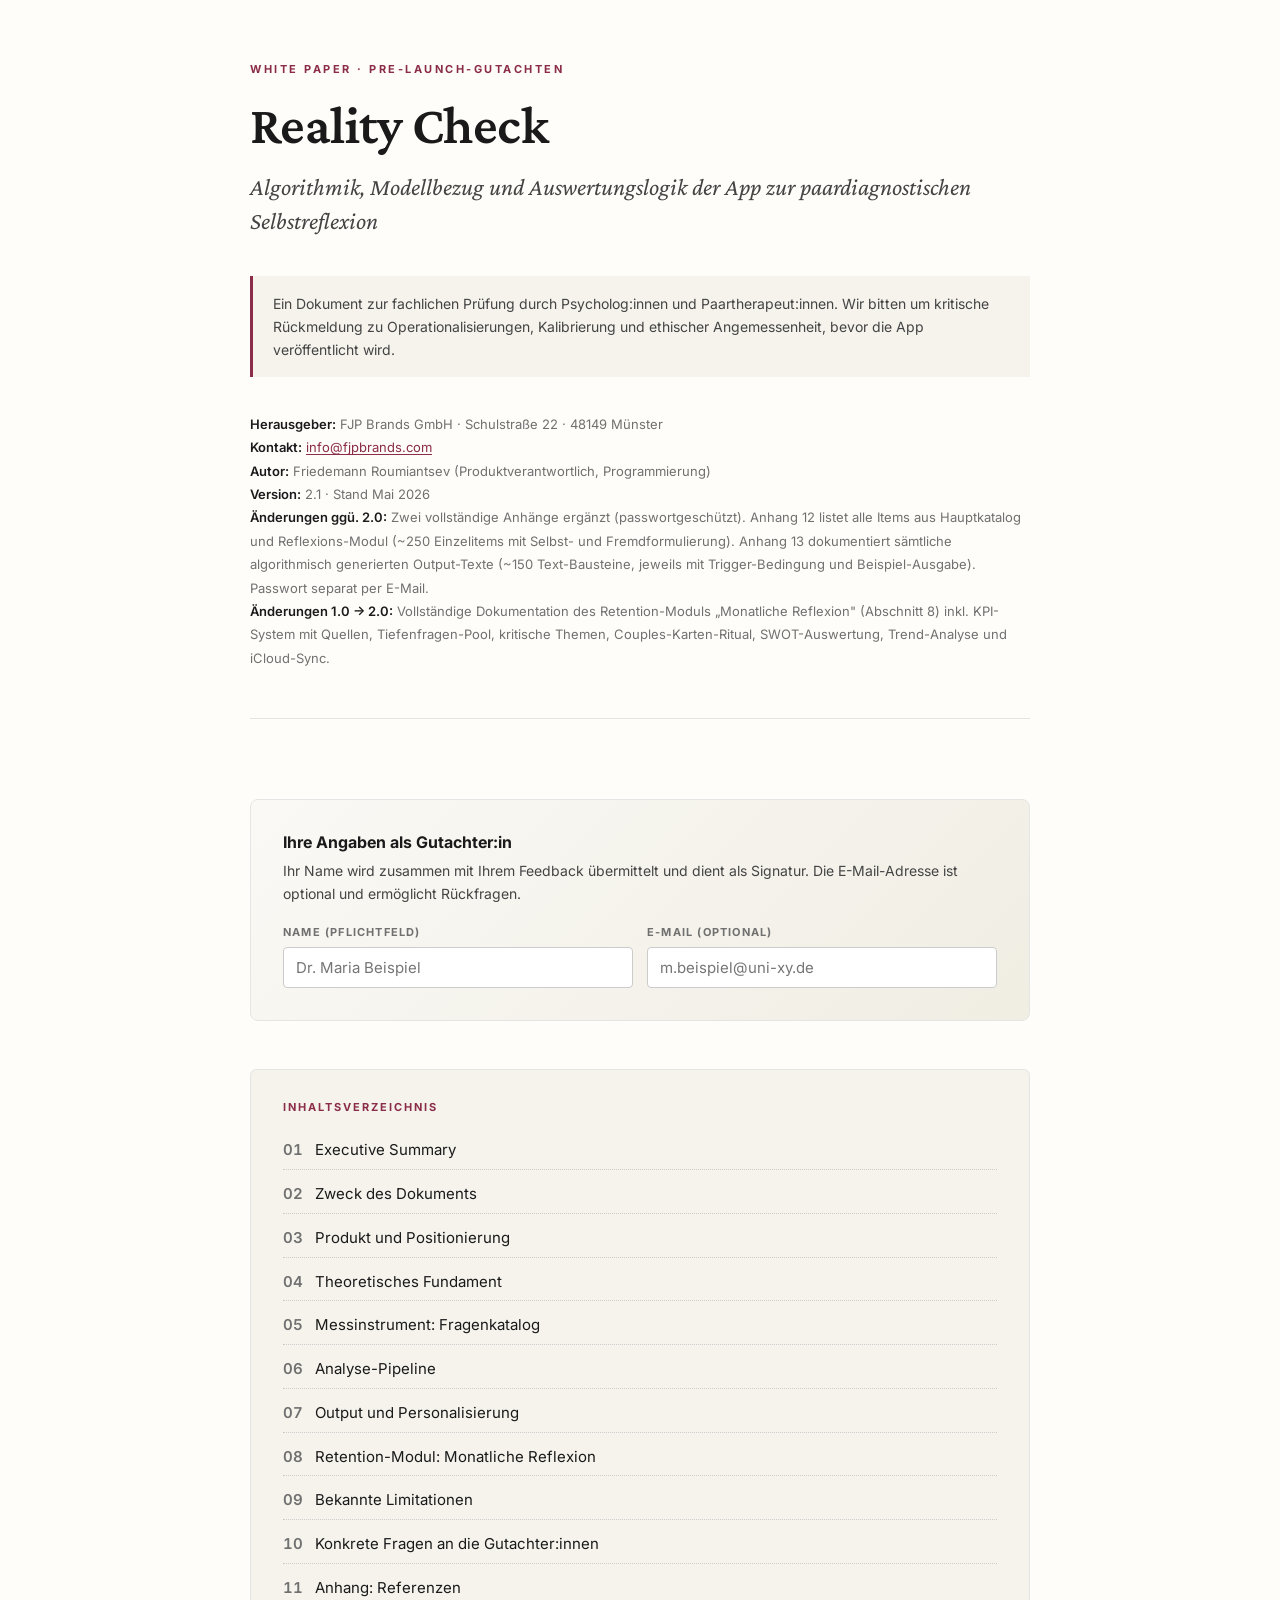
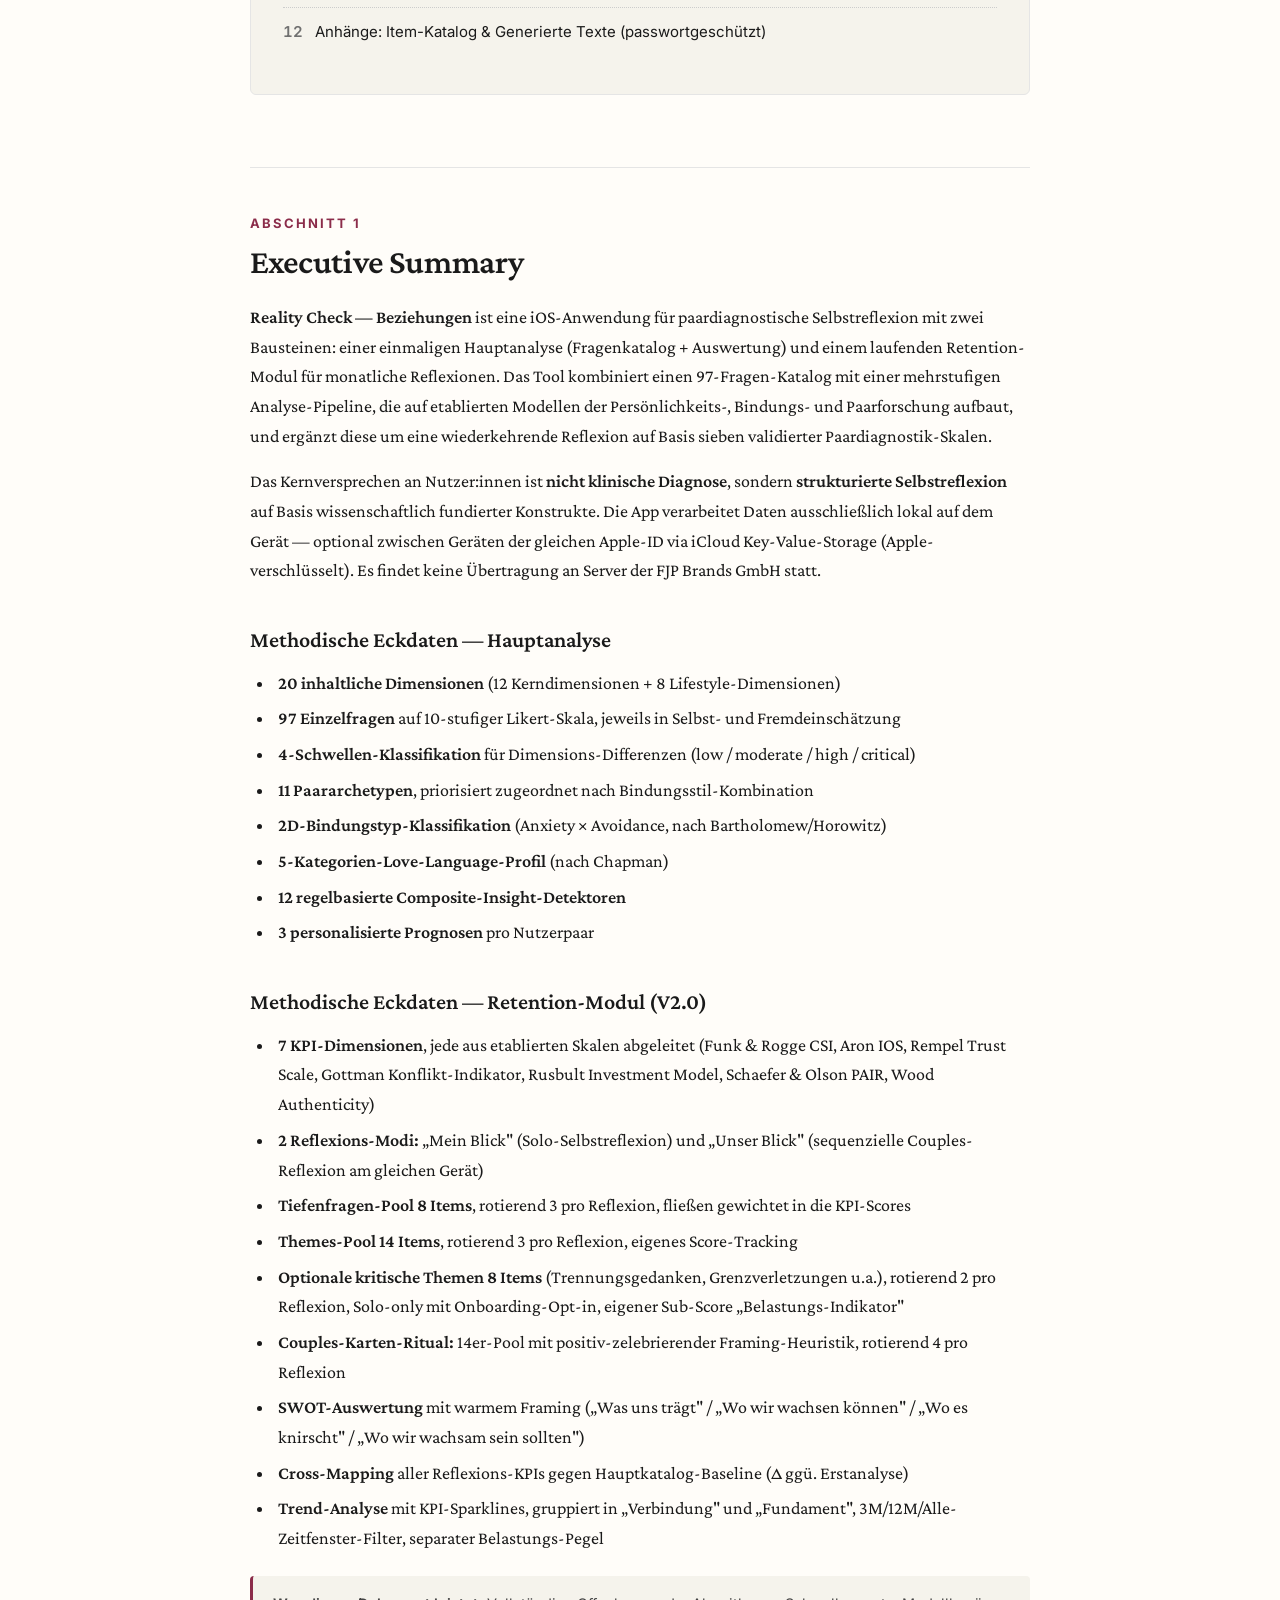
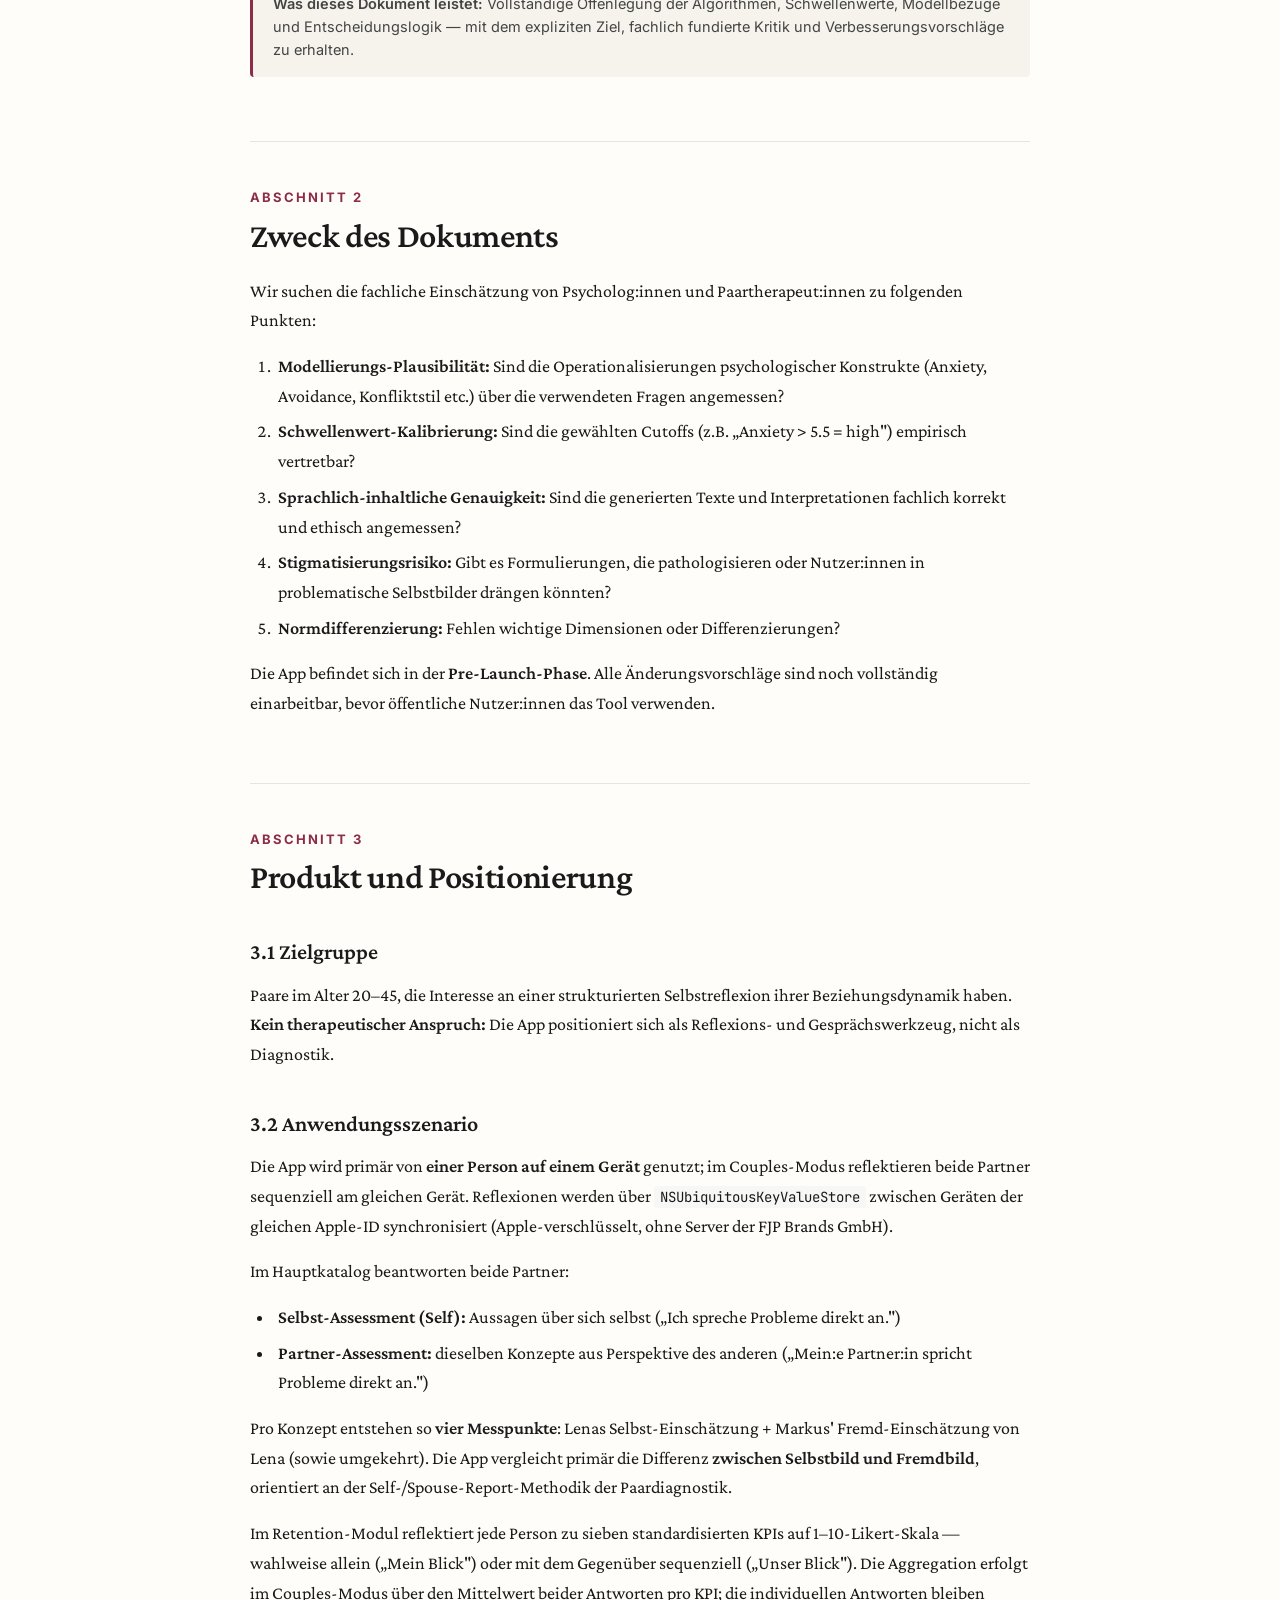
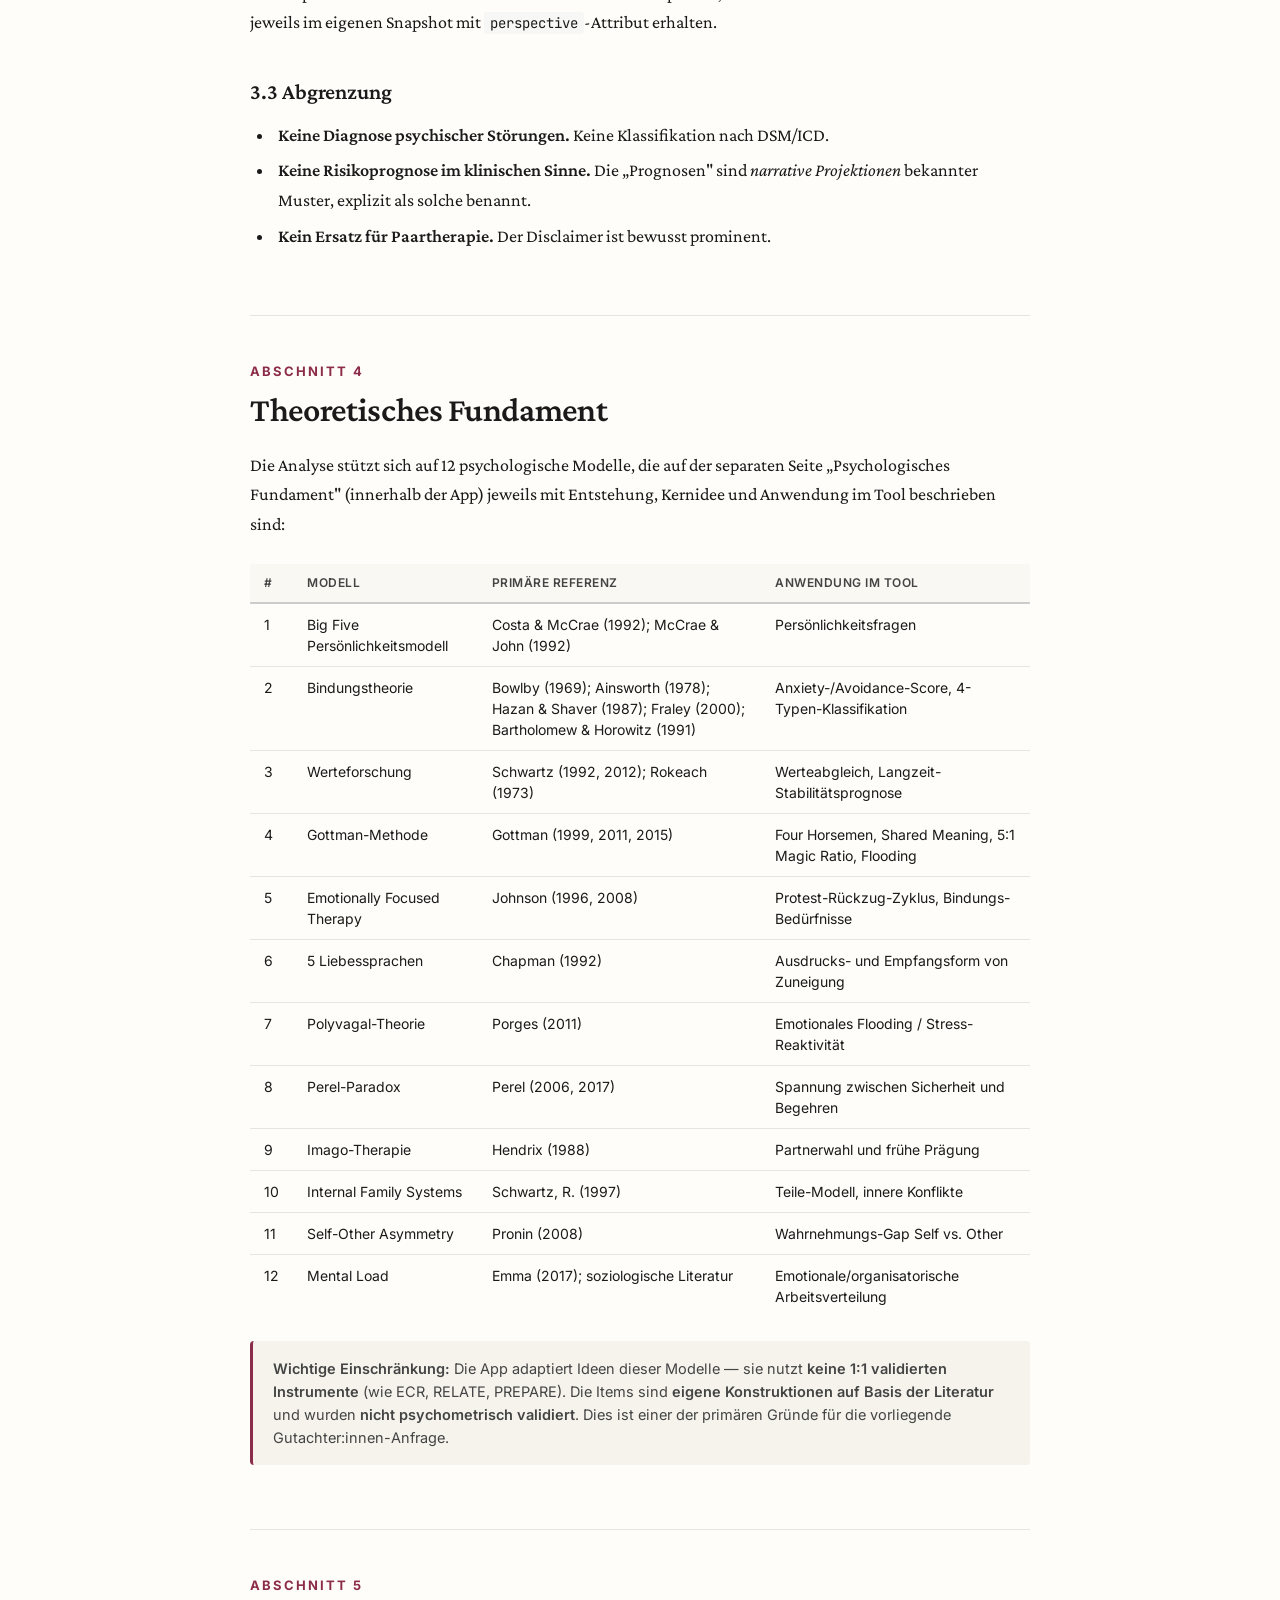
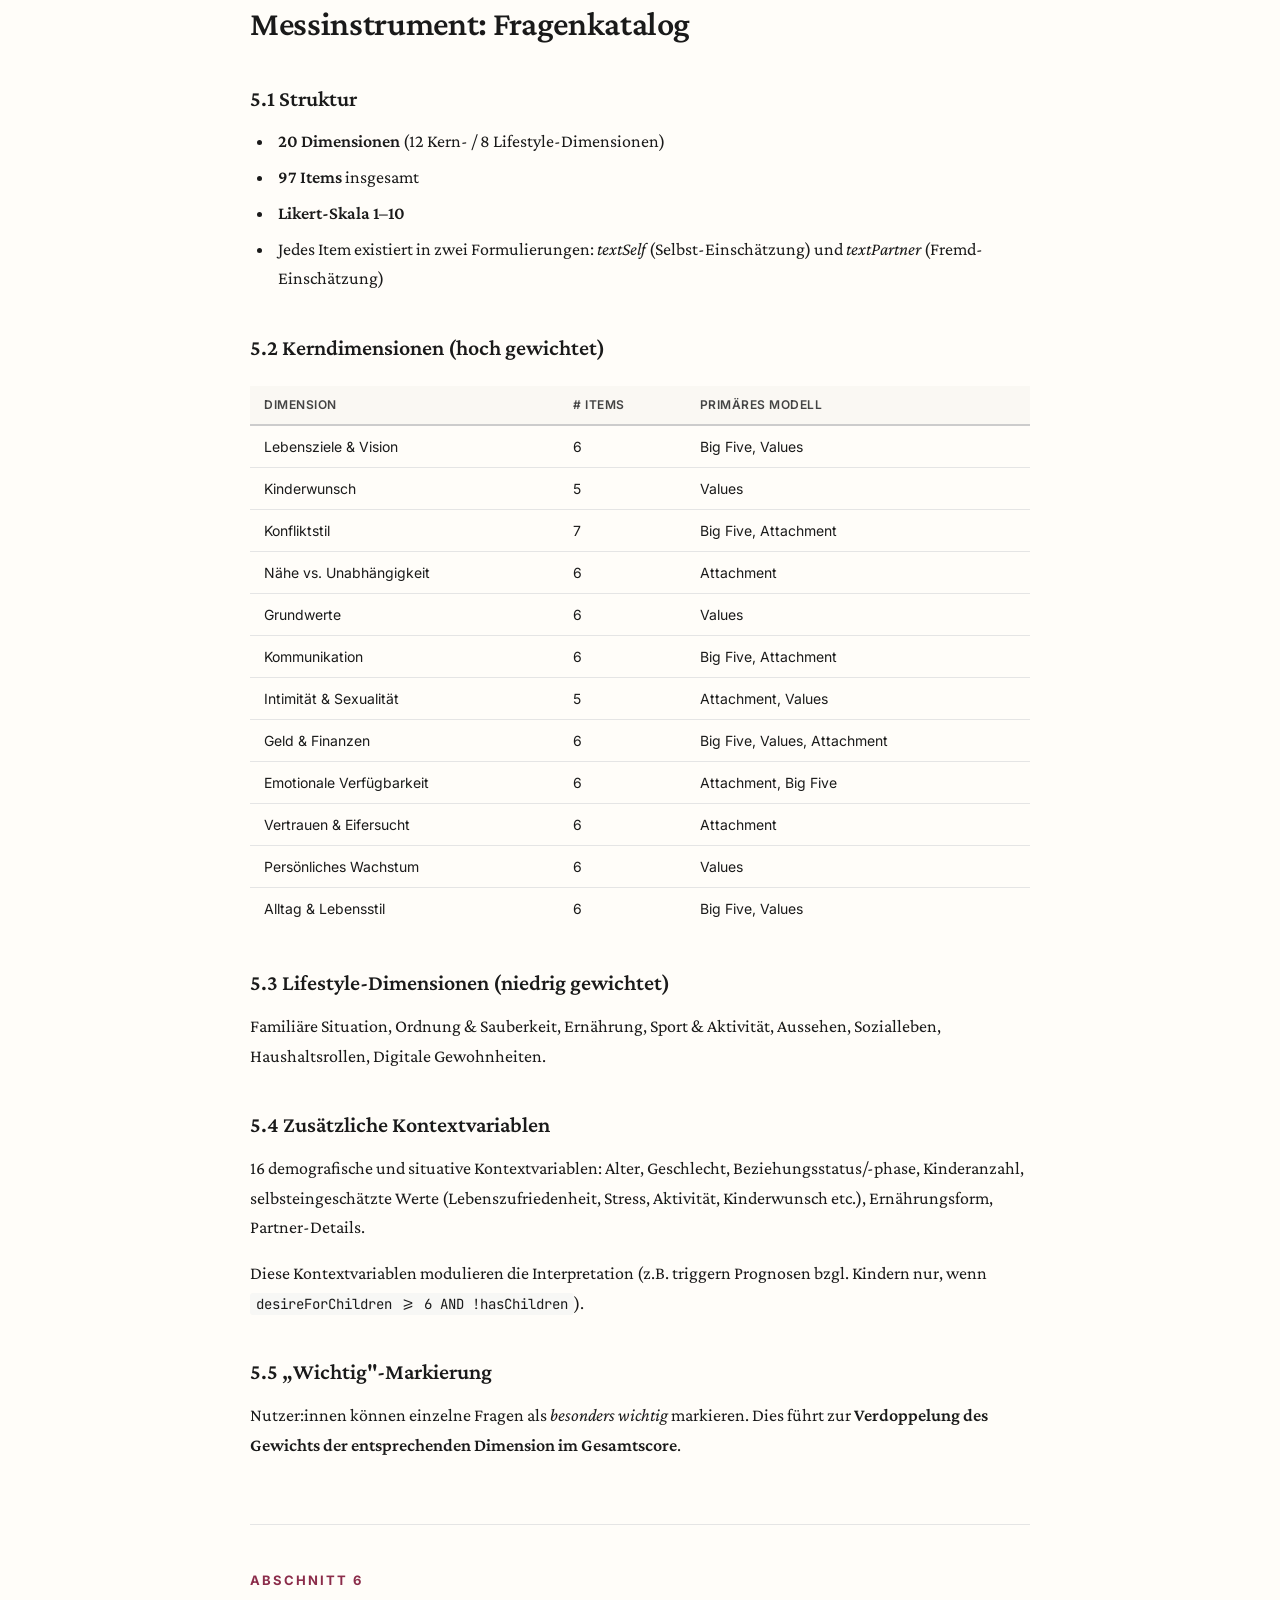
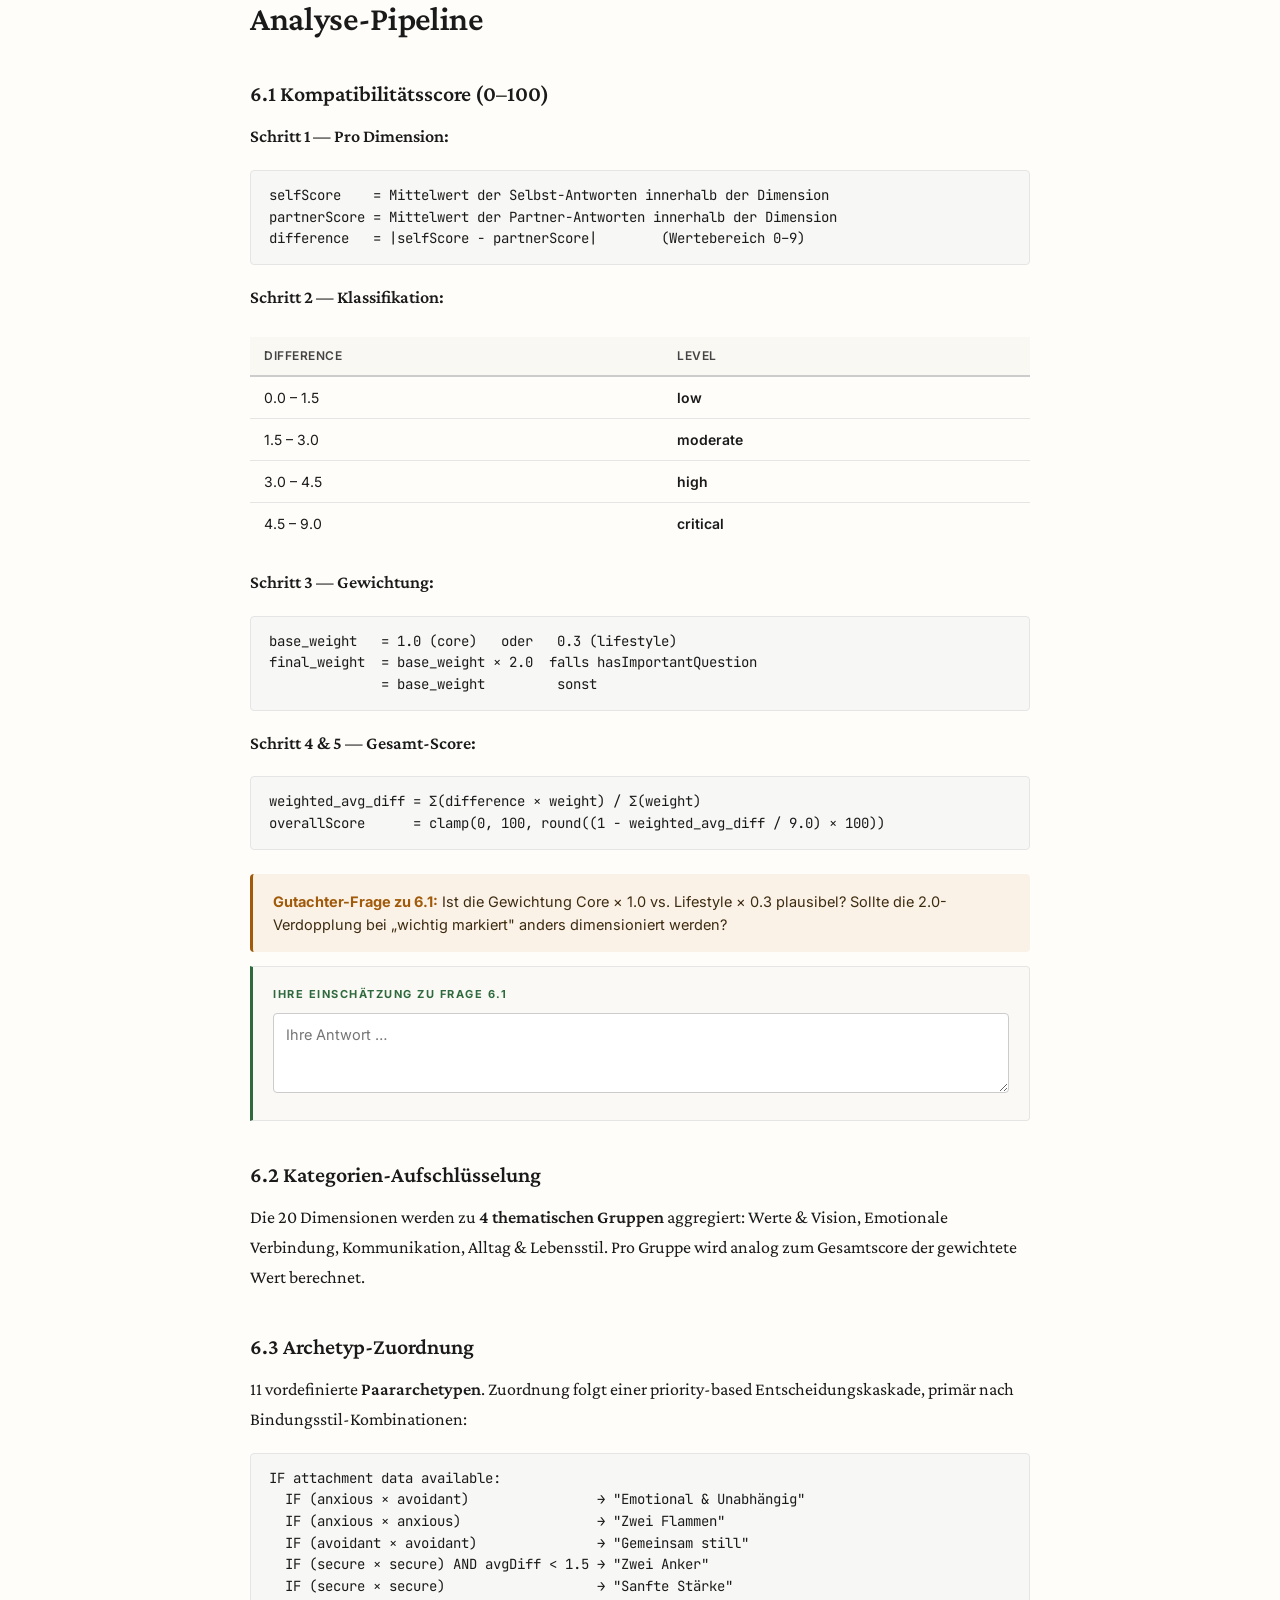
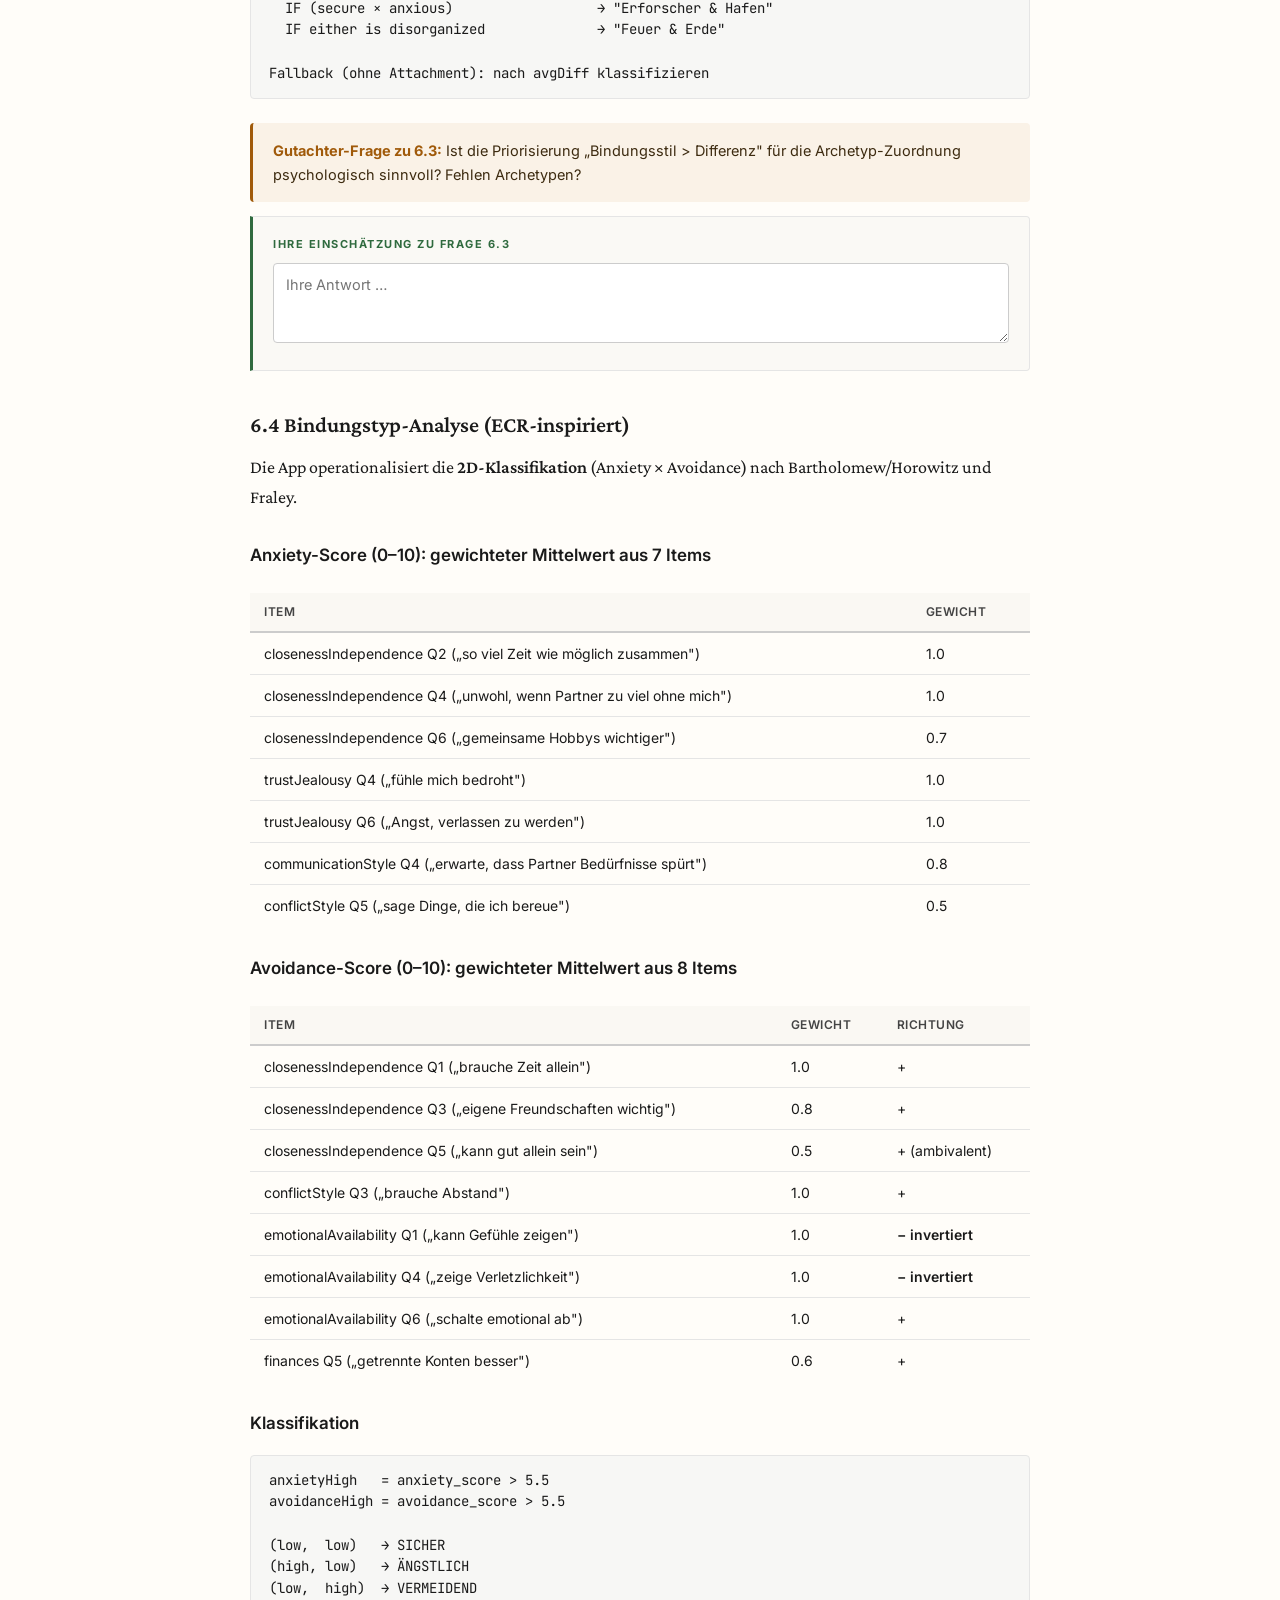
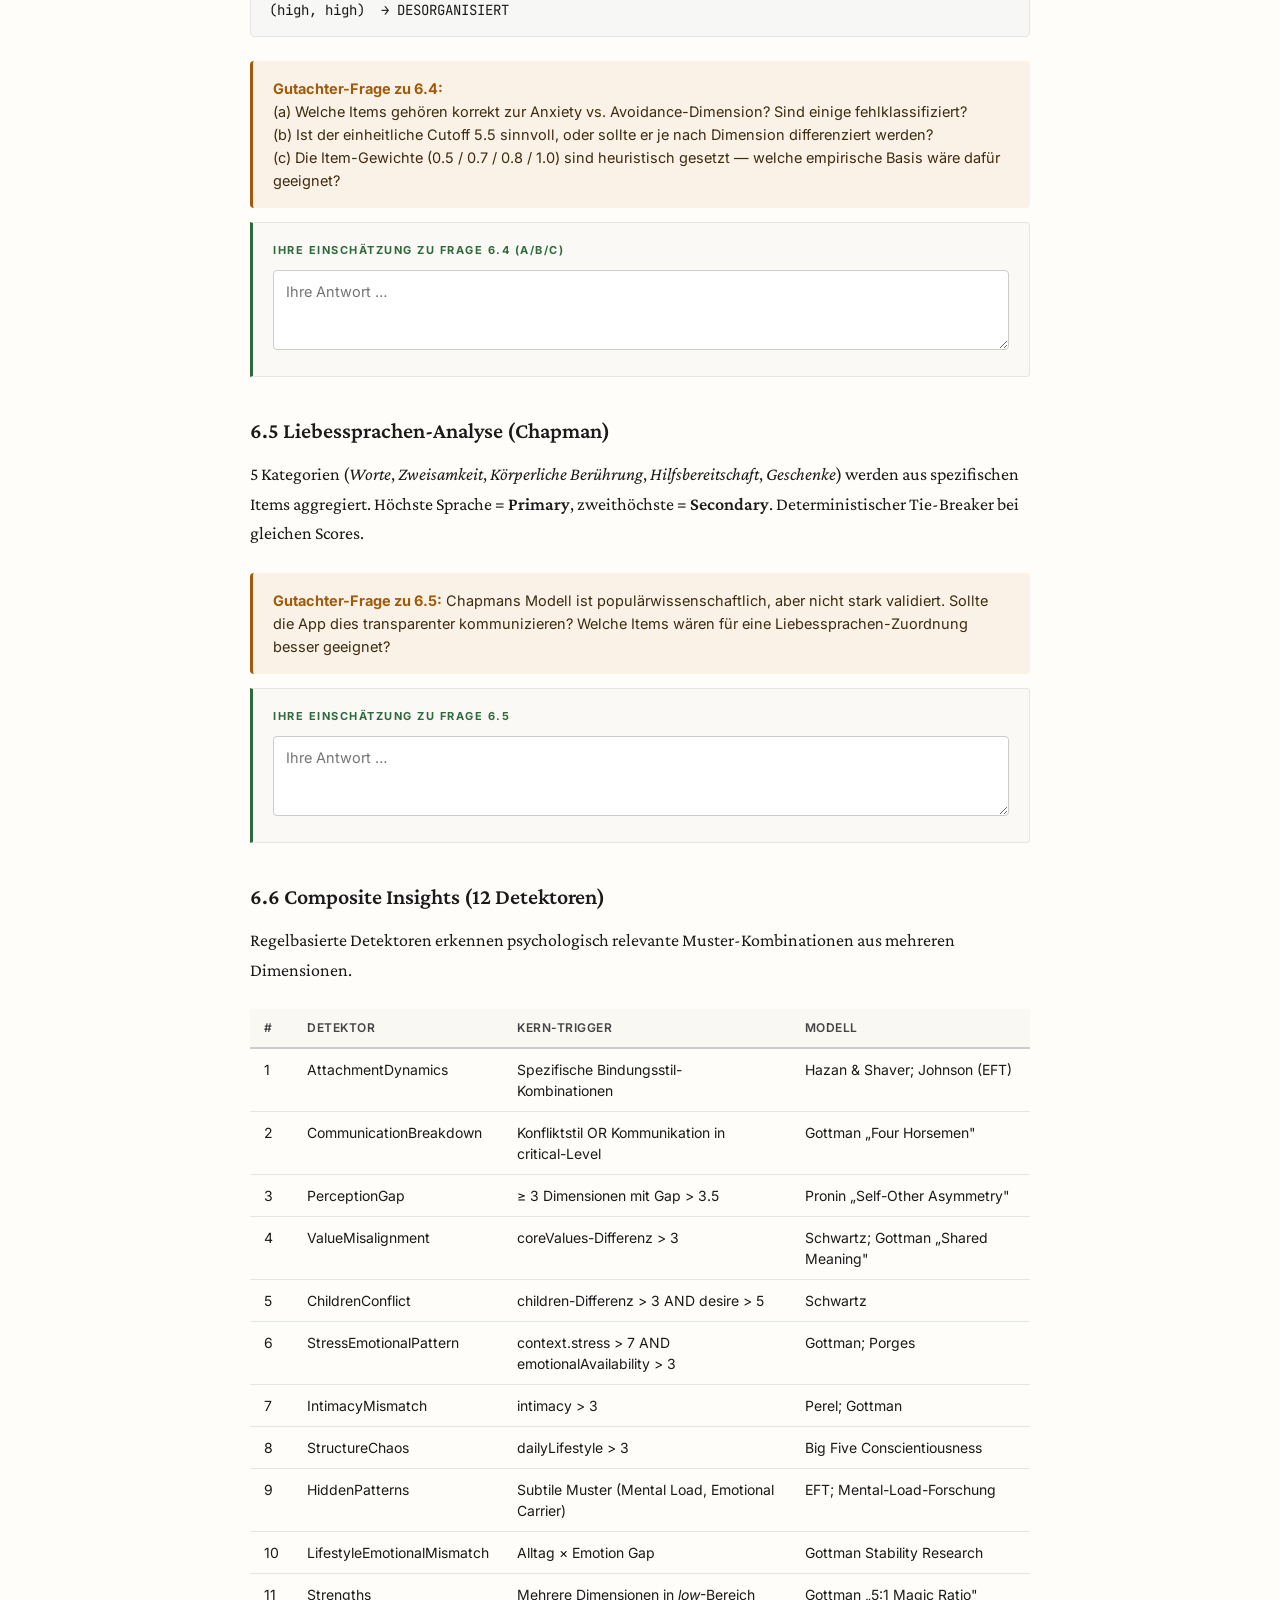
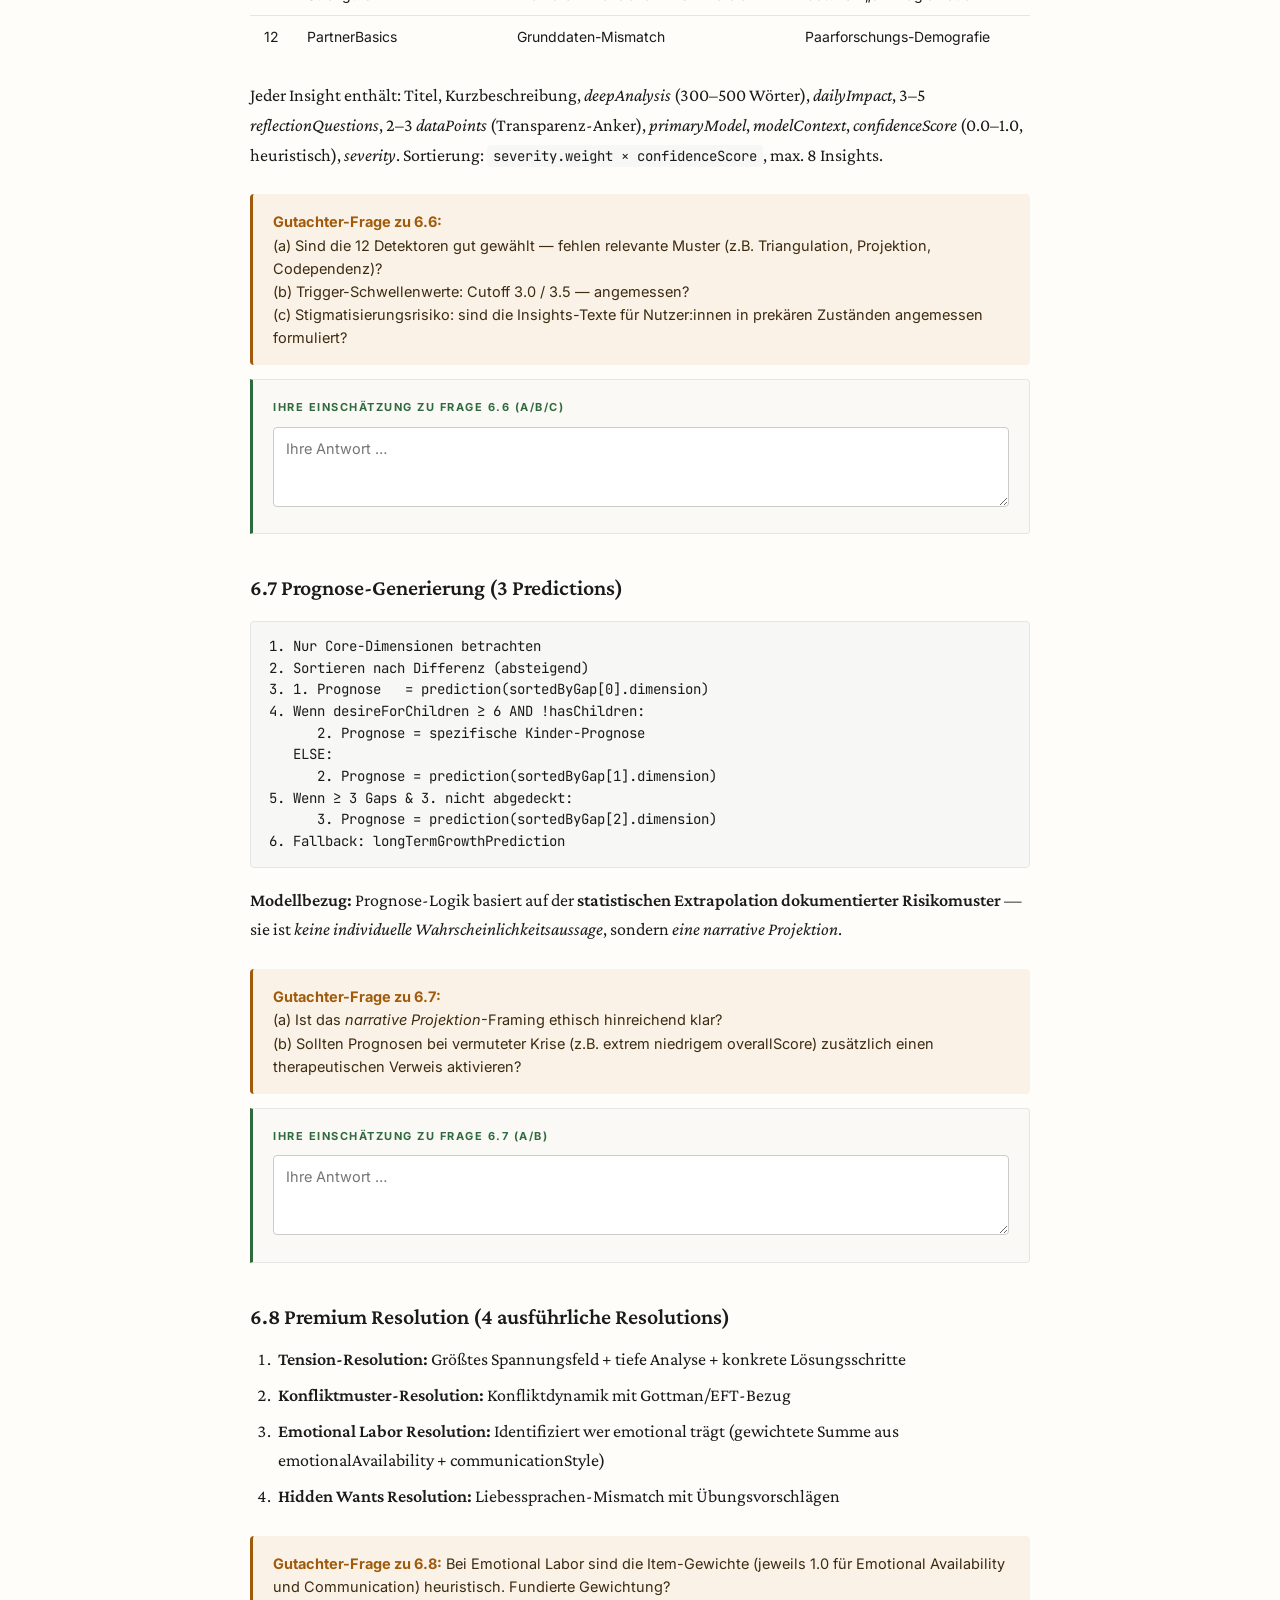
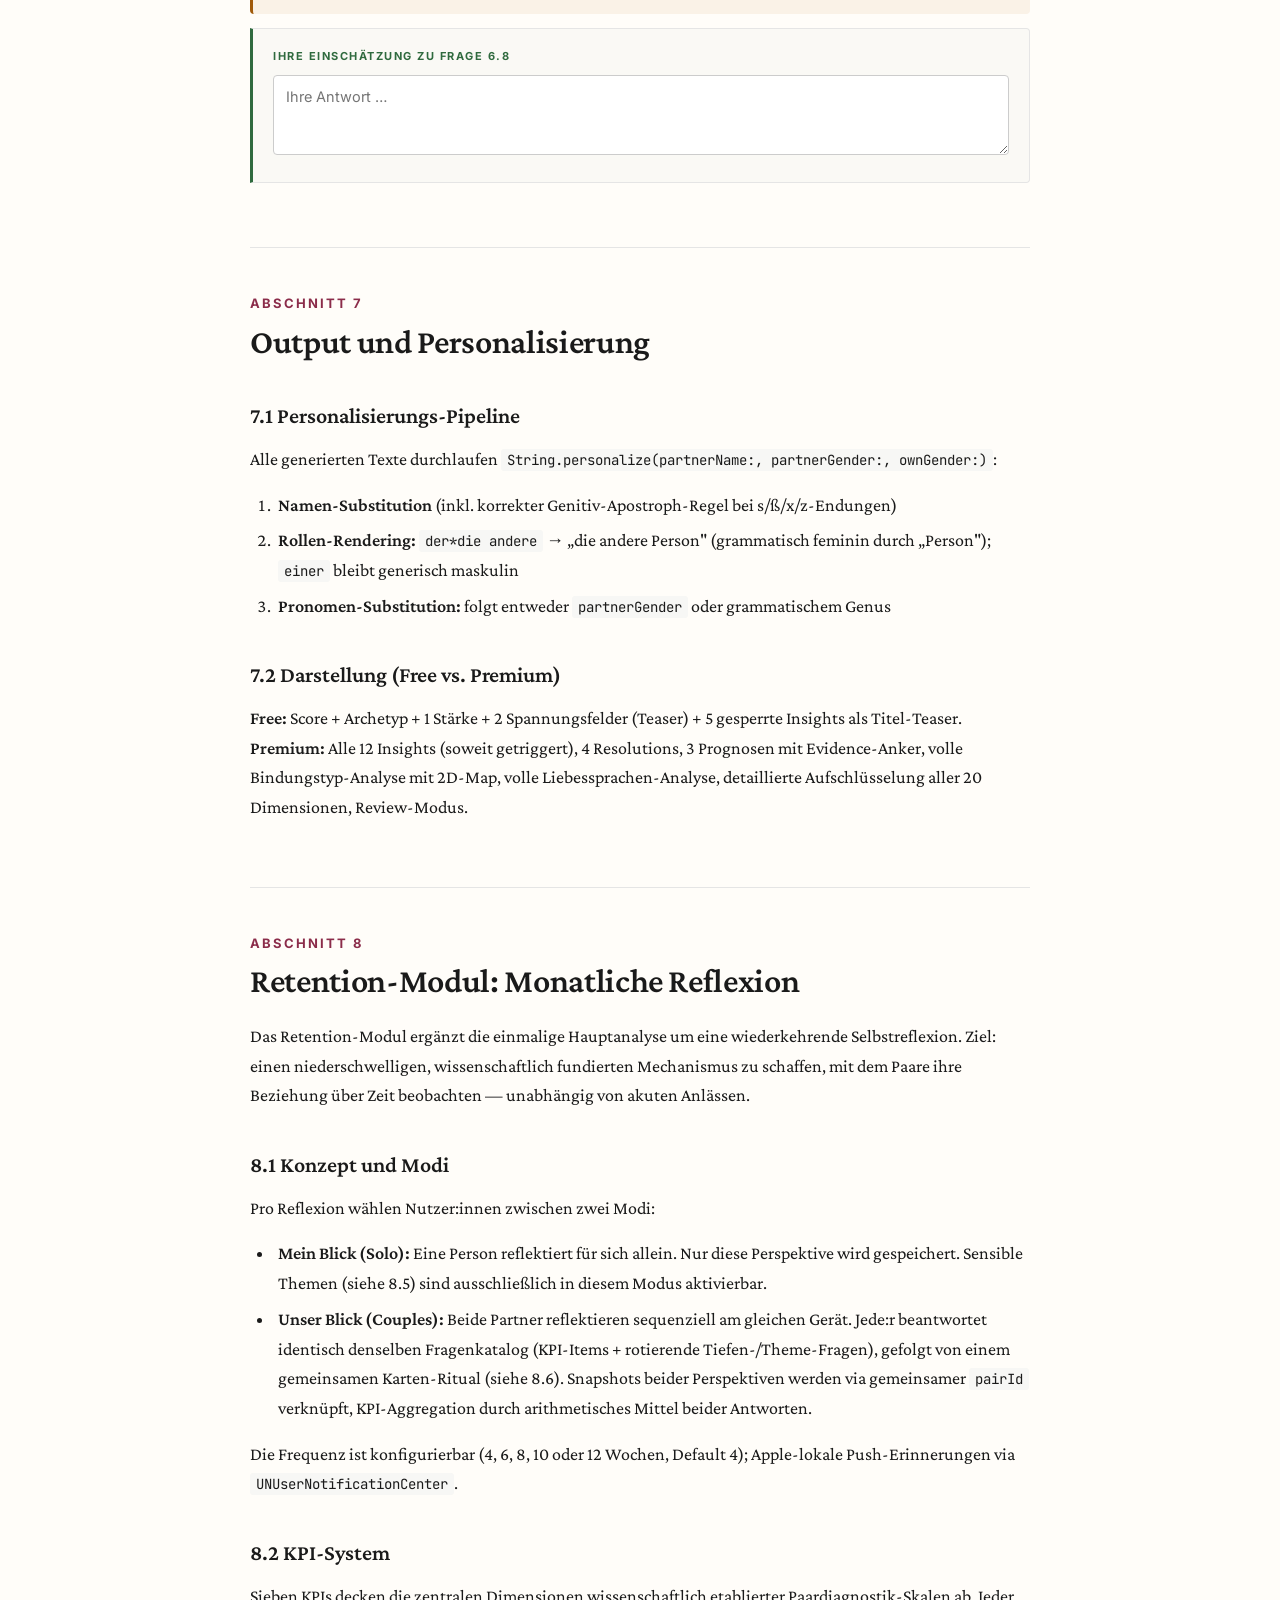
==== commit 89e008d9: "Whitepaper: simplify password-gate copy Removed AES-256-GCM technical detail from gate description a" ====
--- a/whitepaper/index.html
+++ b/whitepaper/index.html
@@ -331,7 +331,7 @@
                 <strong>Kontakt:</strong> <a href="mailto:info@fjpbrands.com">info@fjpbrands.com</a><br>
                 <strong>Autor:</strong> Friedemann Roumiantsev (Produktverantwortlich, Programmierung)<br>
                 <strong>Version:</strong> 2.1 · Stand Mai 2026<br>
-                <strong>Änderungen ggü. 2.0:</strong> Zwei vollständige Anhänge ergänzt (passwortgeschützt). Anhang 12 listet alle Items aus Hauptkatalog und Reflexions-Modul (~250 Einzelitems mit Selbst- und Fremdformulierung). Anhang 13 dokumentiert sämtliche algorithmisch generierten Output-Texte (~150 Text-Bausteine, jeweils mit Trigger-Bedingung und Beispiel-Ausgabe). Beide Anhänge clientseitig AES-256-GCM verschlüsselt; Passwort separat per E-Mail.<br>
+                <strong>Änderungen ggü. 2.0:</strong> Zwei vollständige Anhänge ergänzt (passwortgeschützt). Anhang 12 listet alle Items aus Hauptkatalog und Reflexions-Modul (~250 Einzelitems mit Selbst- und Fremdformulierung). Anhang 13 dokumentiert sämtliche algorithmisch generierten Output-Texte (~150 Text-Bausteine, jeweils mit Trigger-Bedingung und Beispiel-Ausgabe). Passwort separat per E-Mail.<br>
                 <strong>Änderungen 1.0 → 2.0:</strong> Vollständige Dokumentation des Retention-Moduls „Monatliche Reflexion" (Abschnitt 8) inkl. KPI-System mit Quellen, Tiefenfragen-Pool, kritische Themen, Couples-Karten-Ritual, SWOT-Auswertung, Trend-Analyse und iCloud-Sync.
             </div>
         </header>
@@ -965,7 +965,7 @@
 <!-- 12 + 13. PASSWORD-GATED APPENDIX -->
 <h2 id="s12" data-num="Anhang">Anhänge 12 &amp; 13 — Item-Katalog &amp; Generierte Texte</h2>
 <div class="callout callout-info">
-    <strong>Passwortgeschützter Bereich.</strong> Diese beiden Anhänge enthalten die vollständige Auflistung aller Items, Kontextvariablen und algorithmisch generierten Texte der App. Aus Vertraulichkeitsgründen sind sie clientseitig AES-256-GCM verschlüsselt. Bitte verwenden Sie das Passwort, das Sie per E-Mail erhalten haben.
+    <strong>Passwortgeschützter Bereich.</strong> Bitte verwenden Sie das Passwort, das Sie per E-Mail erhalten haben.
 </div>
 
 <div id="appendix-gate" style="font-family: var(--sans); padding: 24px; background: var(--highlight); border: 1px solid var(--border); border-radius: 6px; margin: 24px 0;">
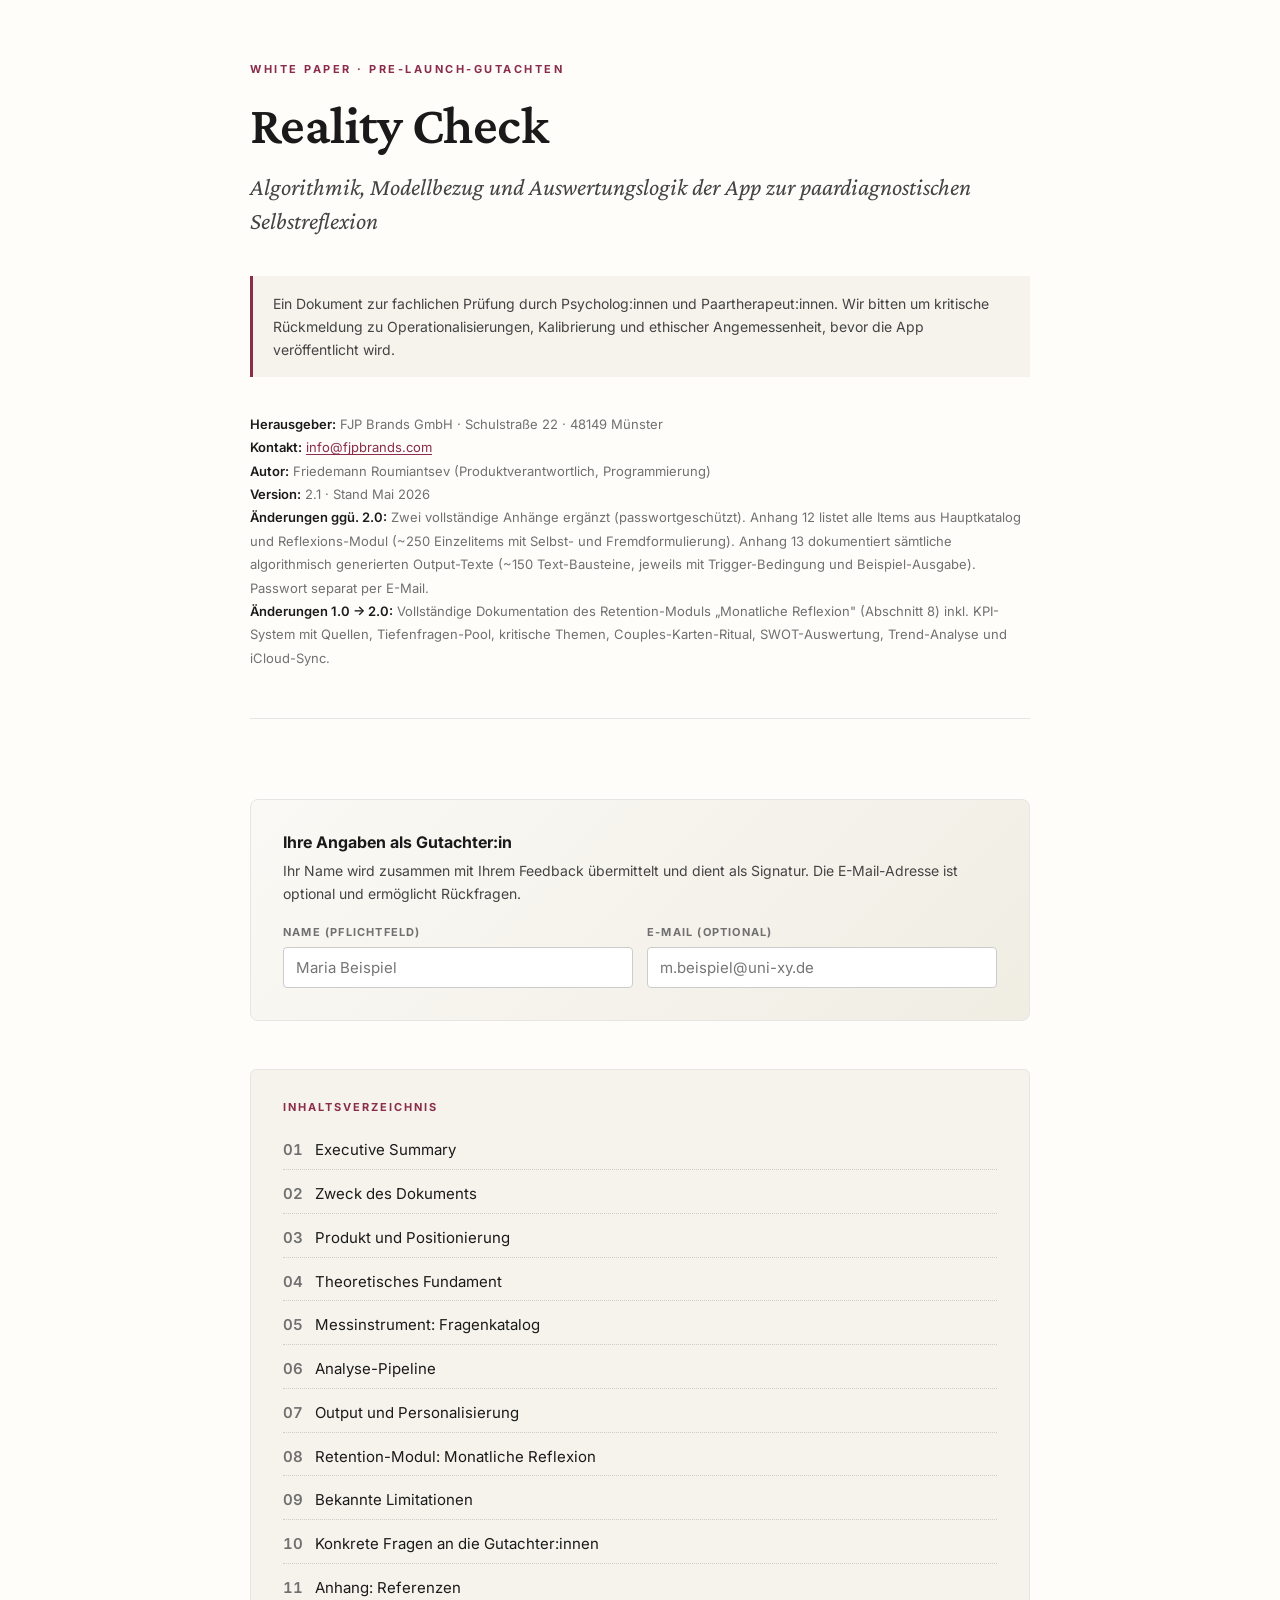
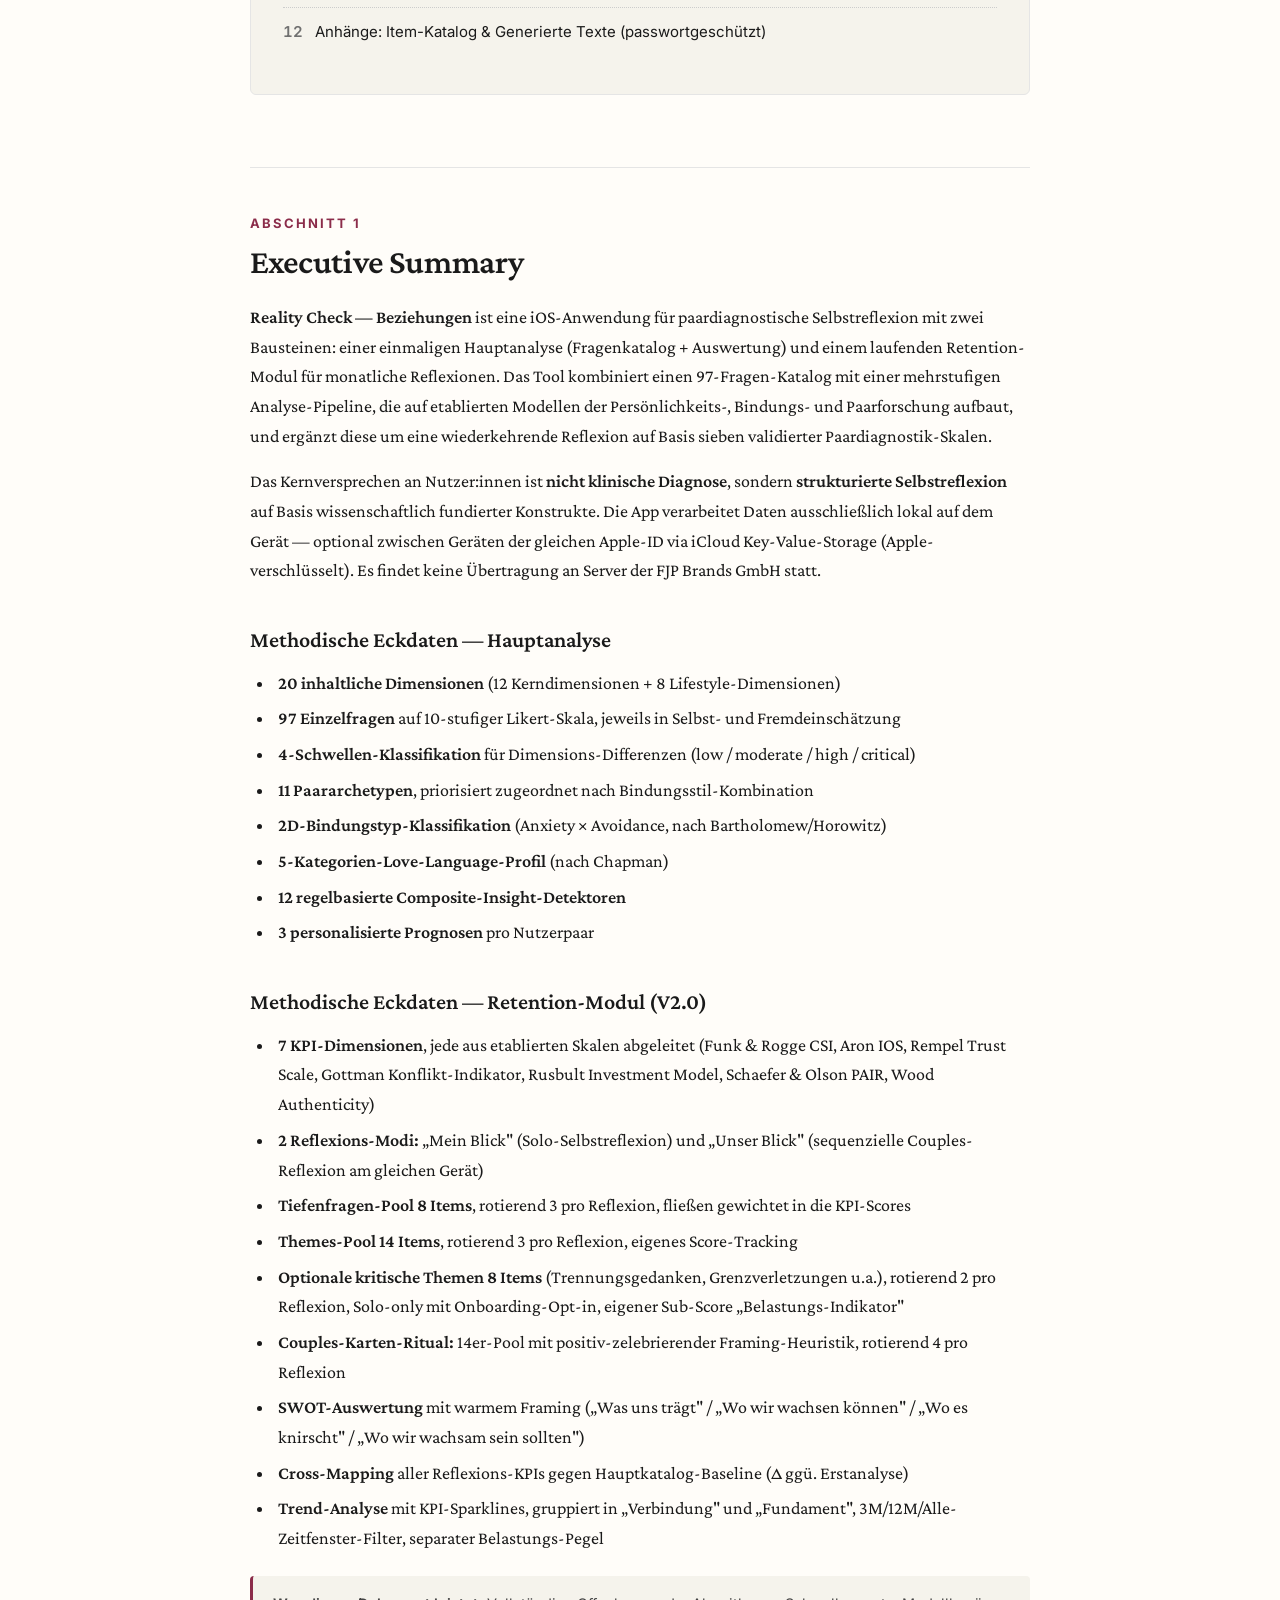
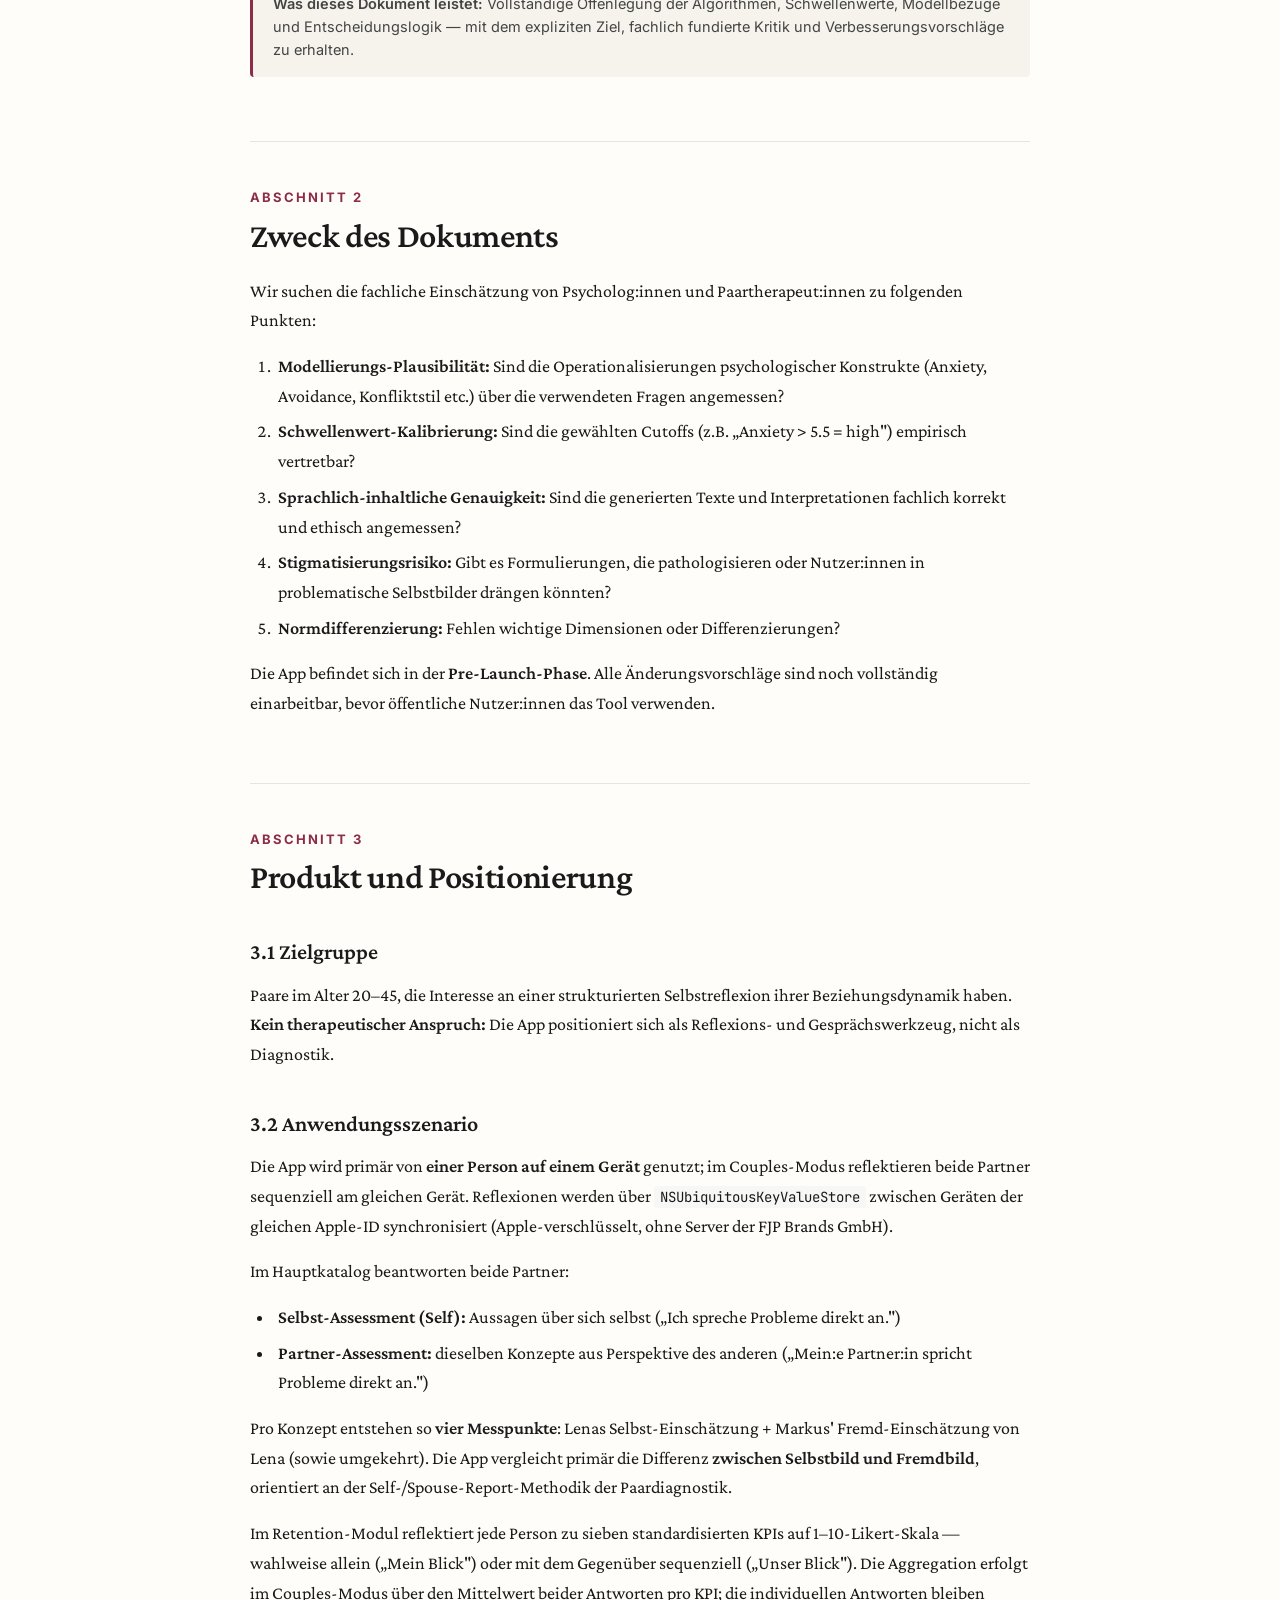
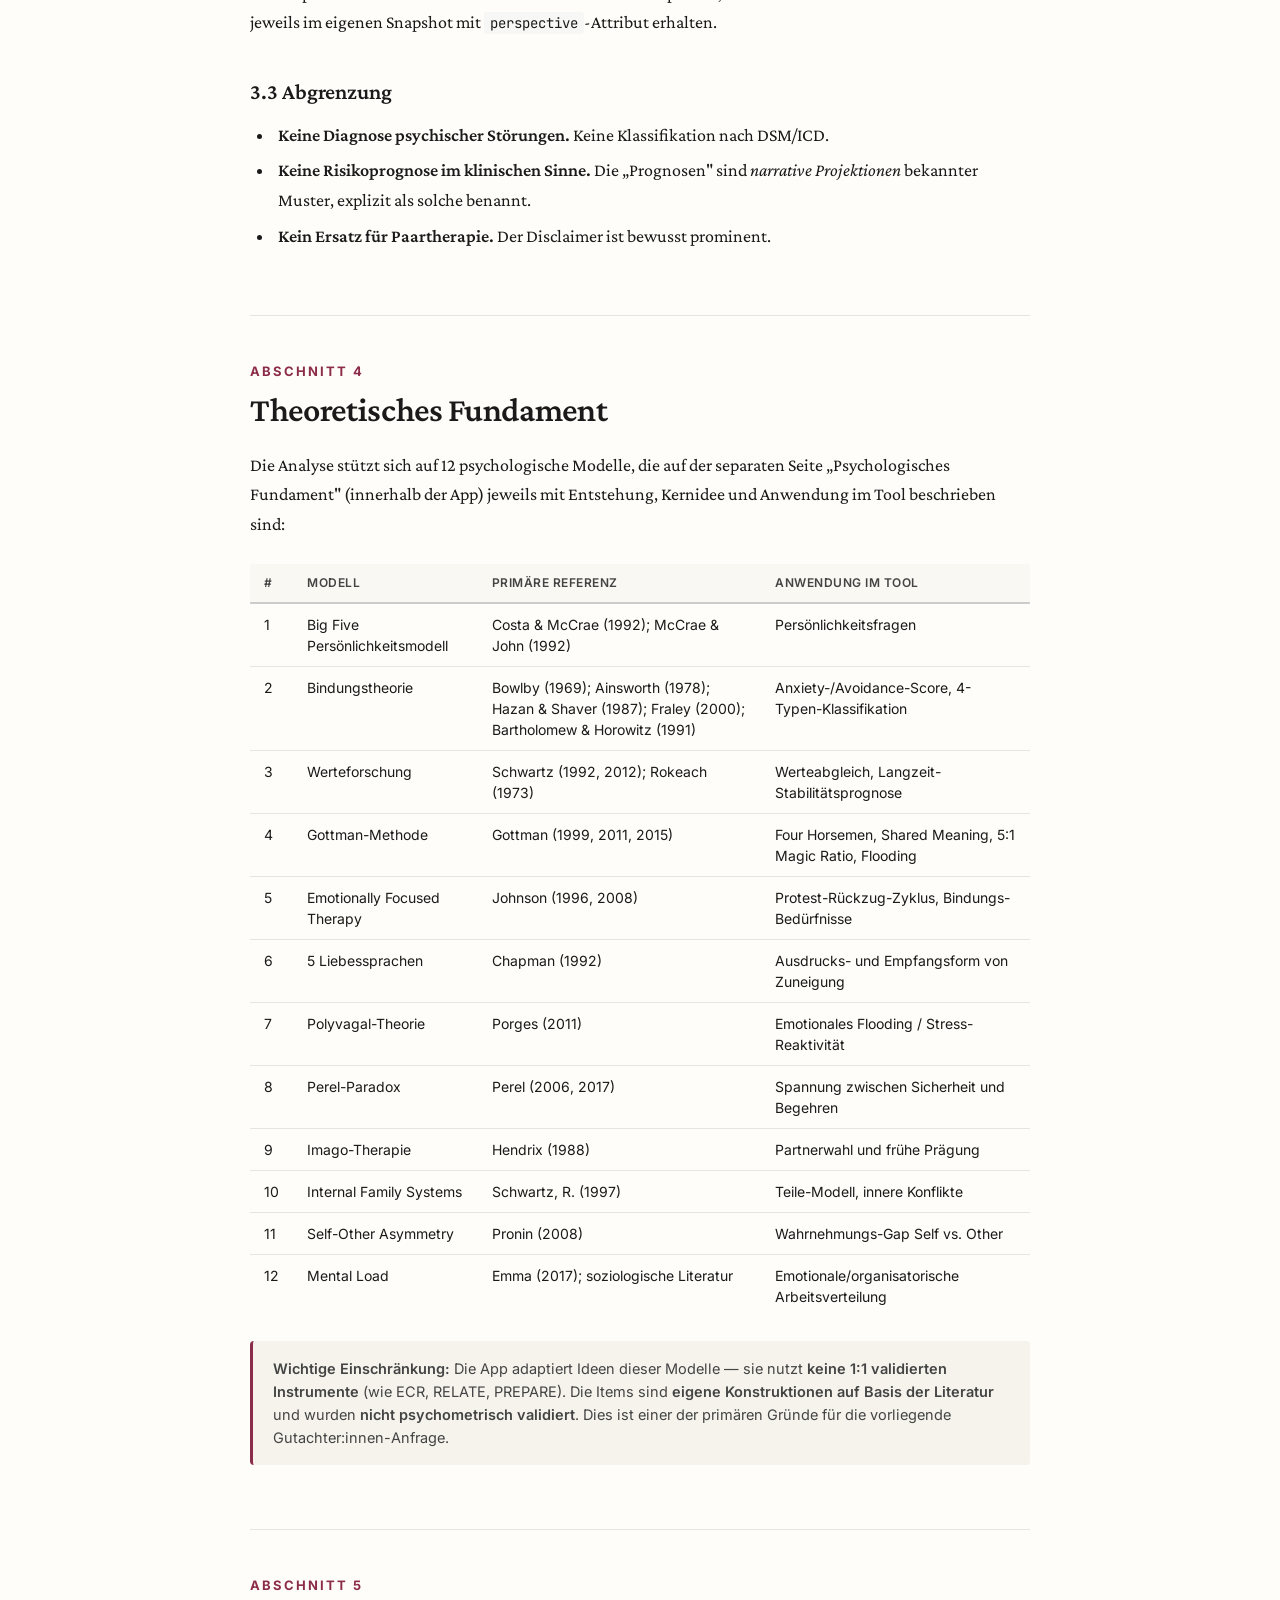
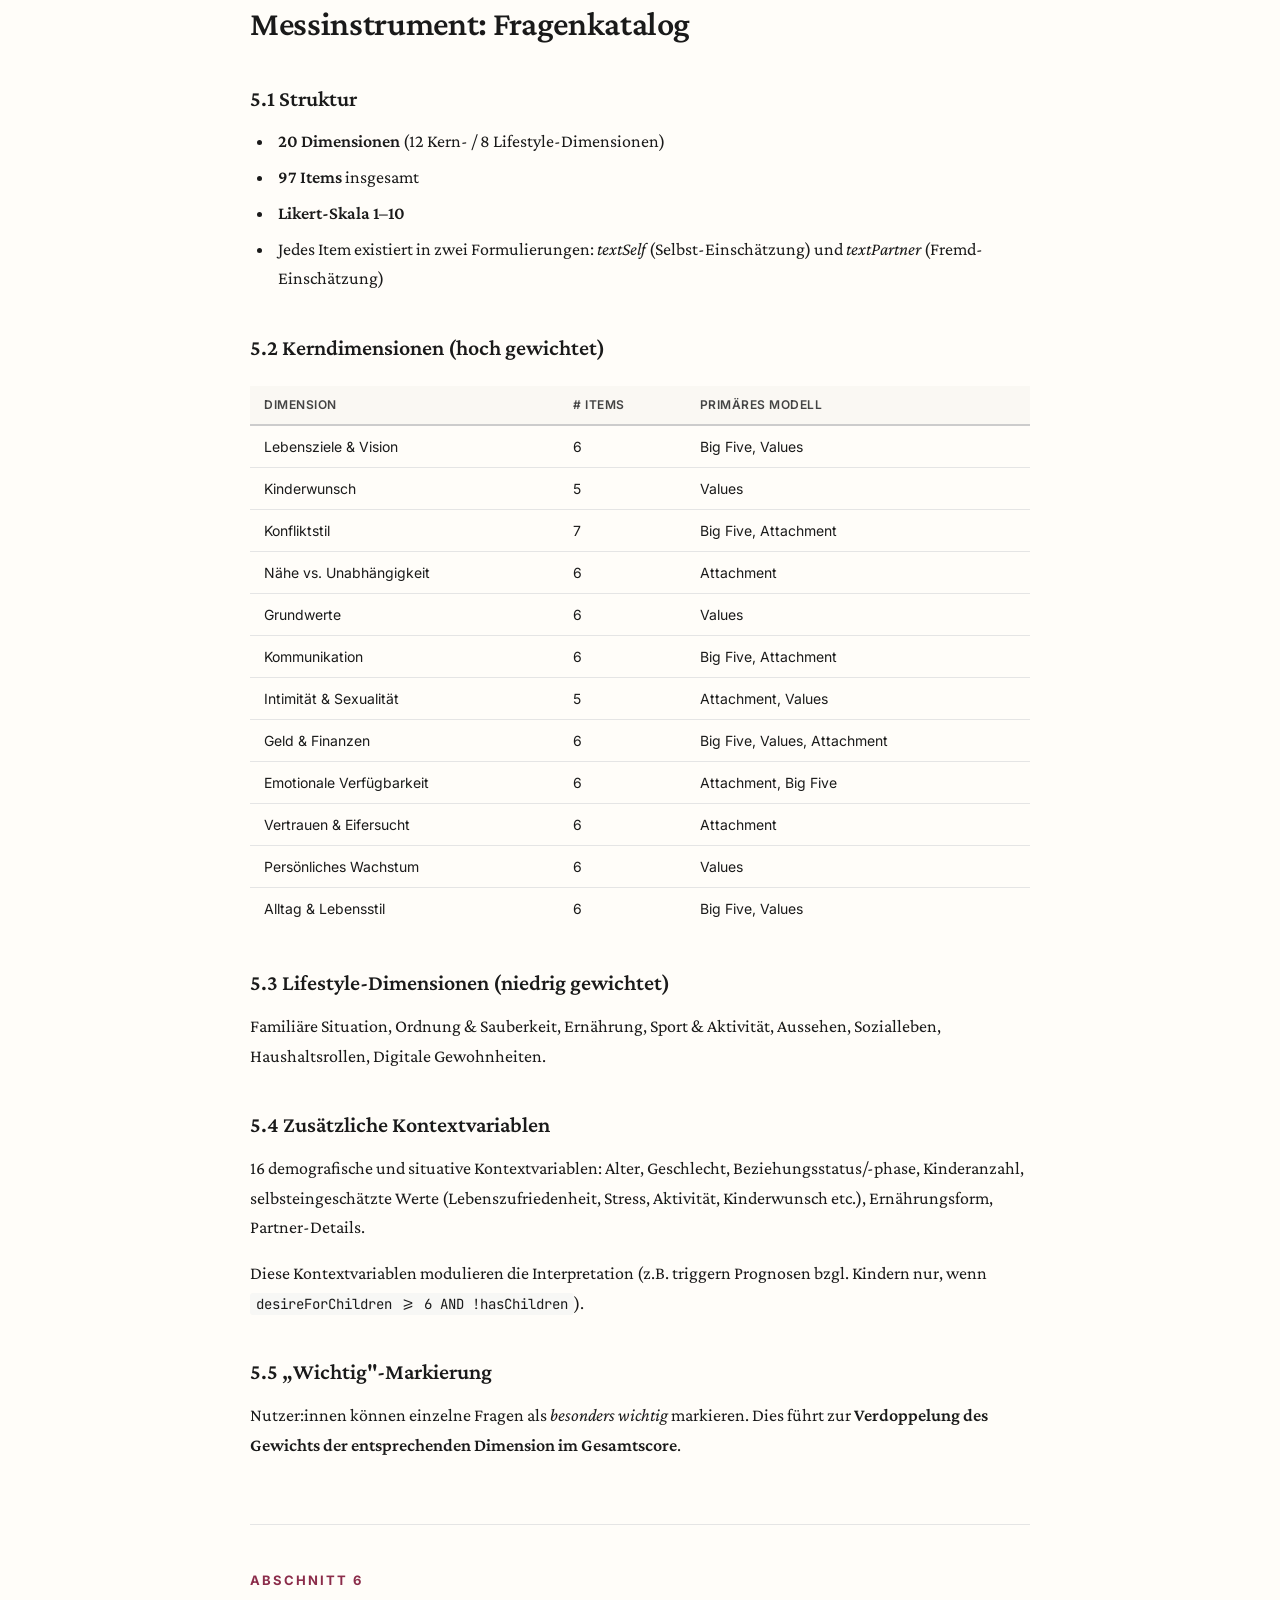
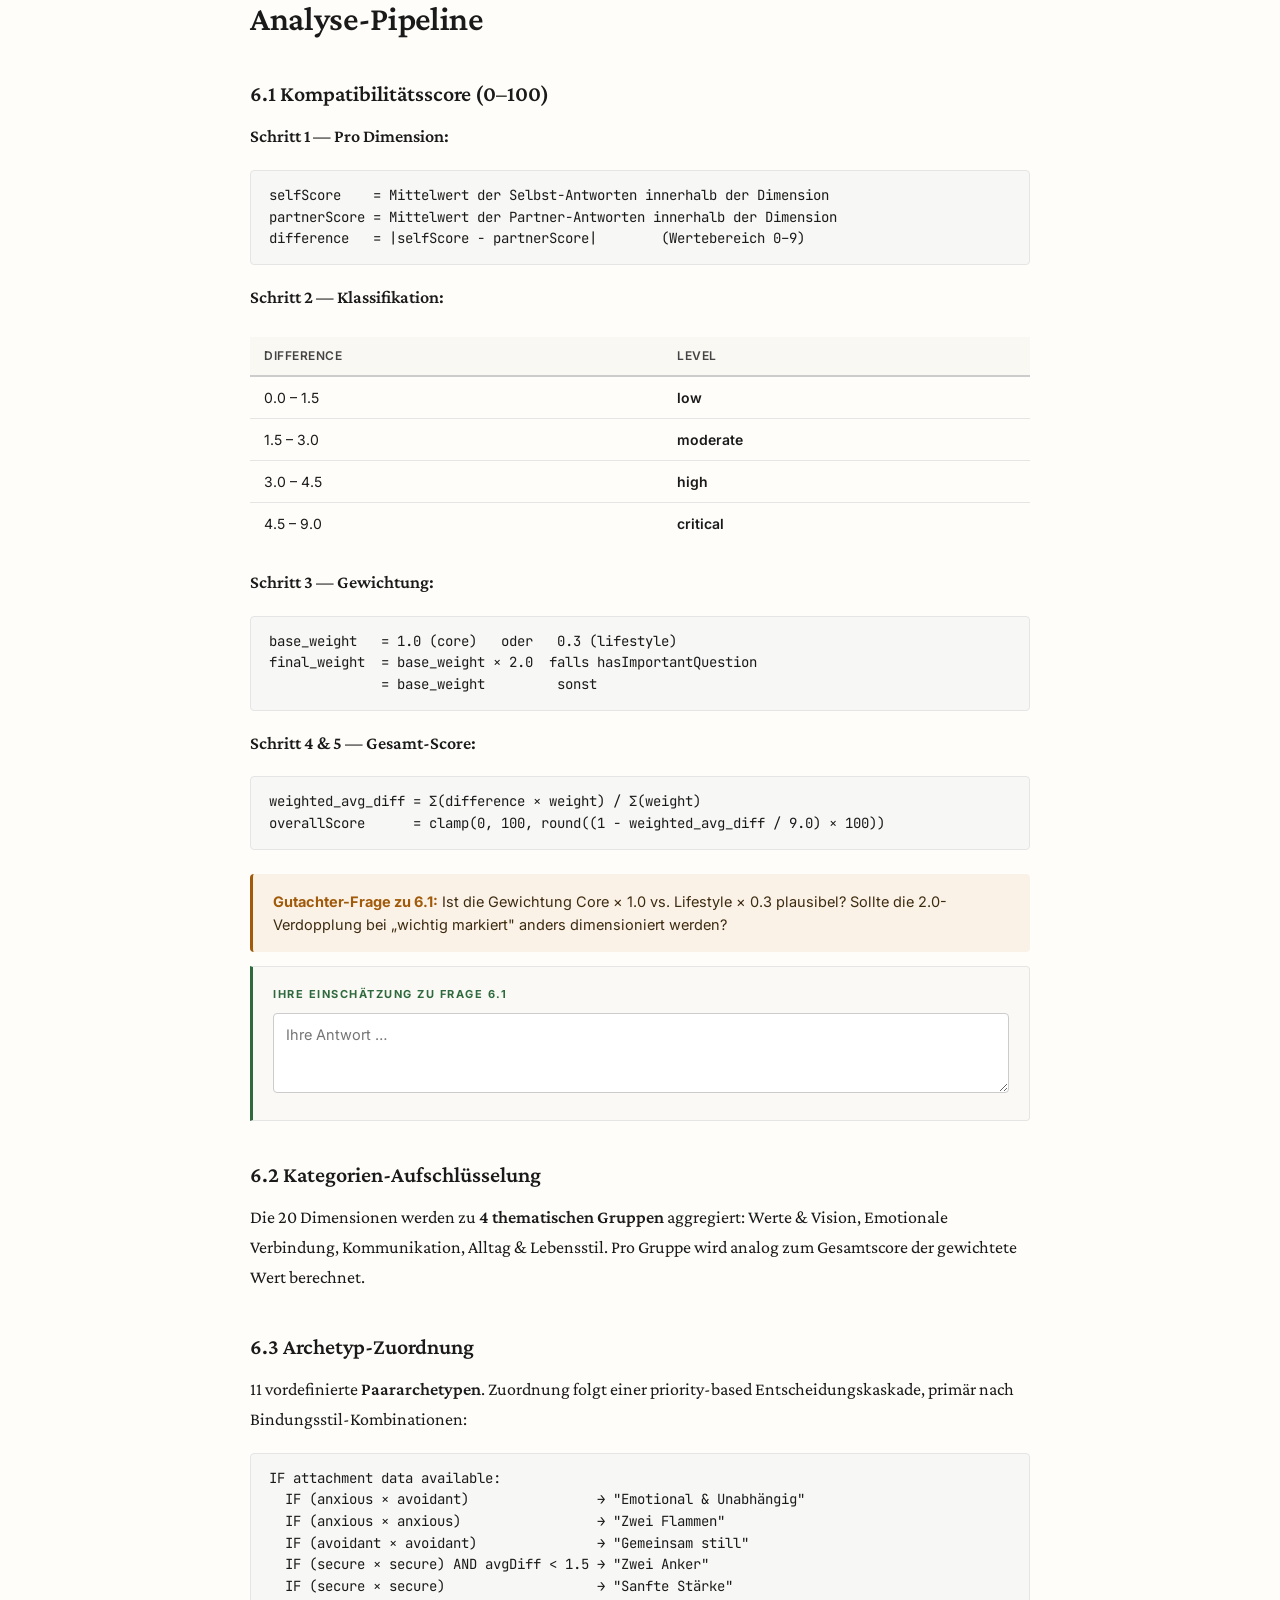
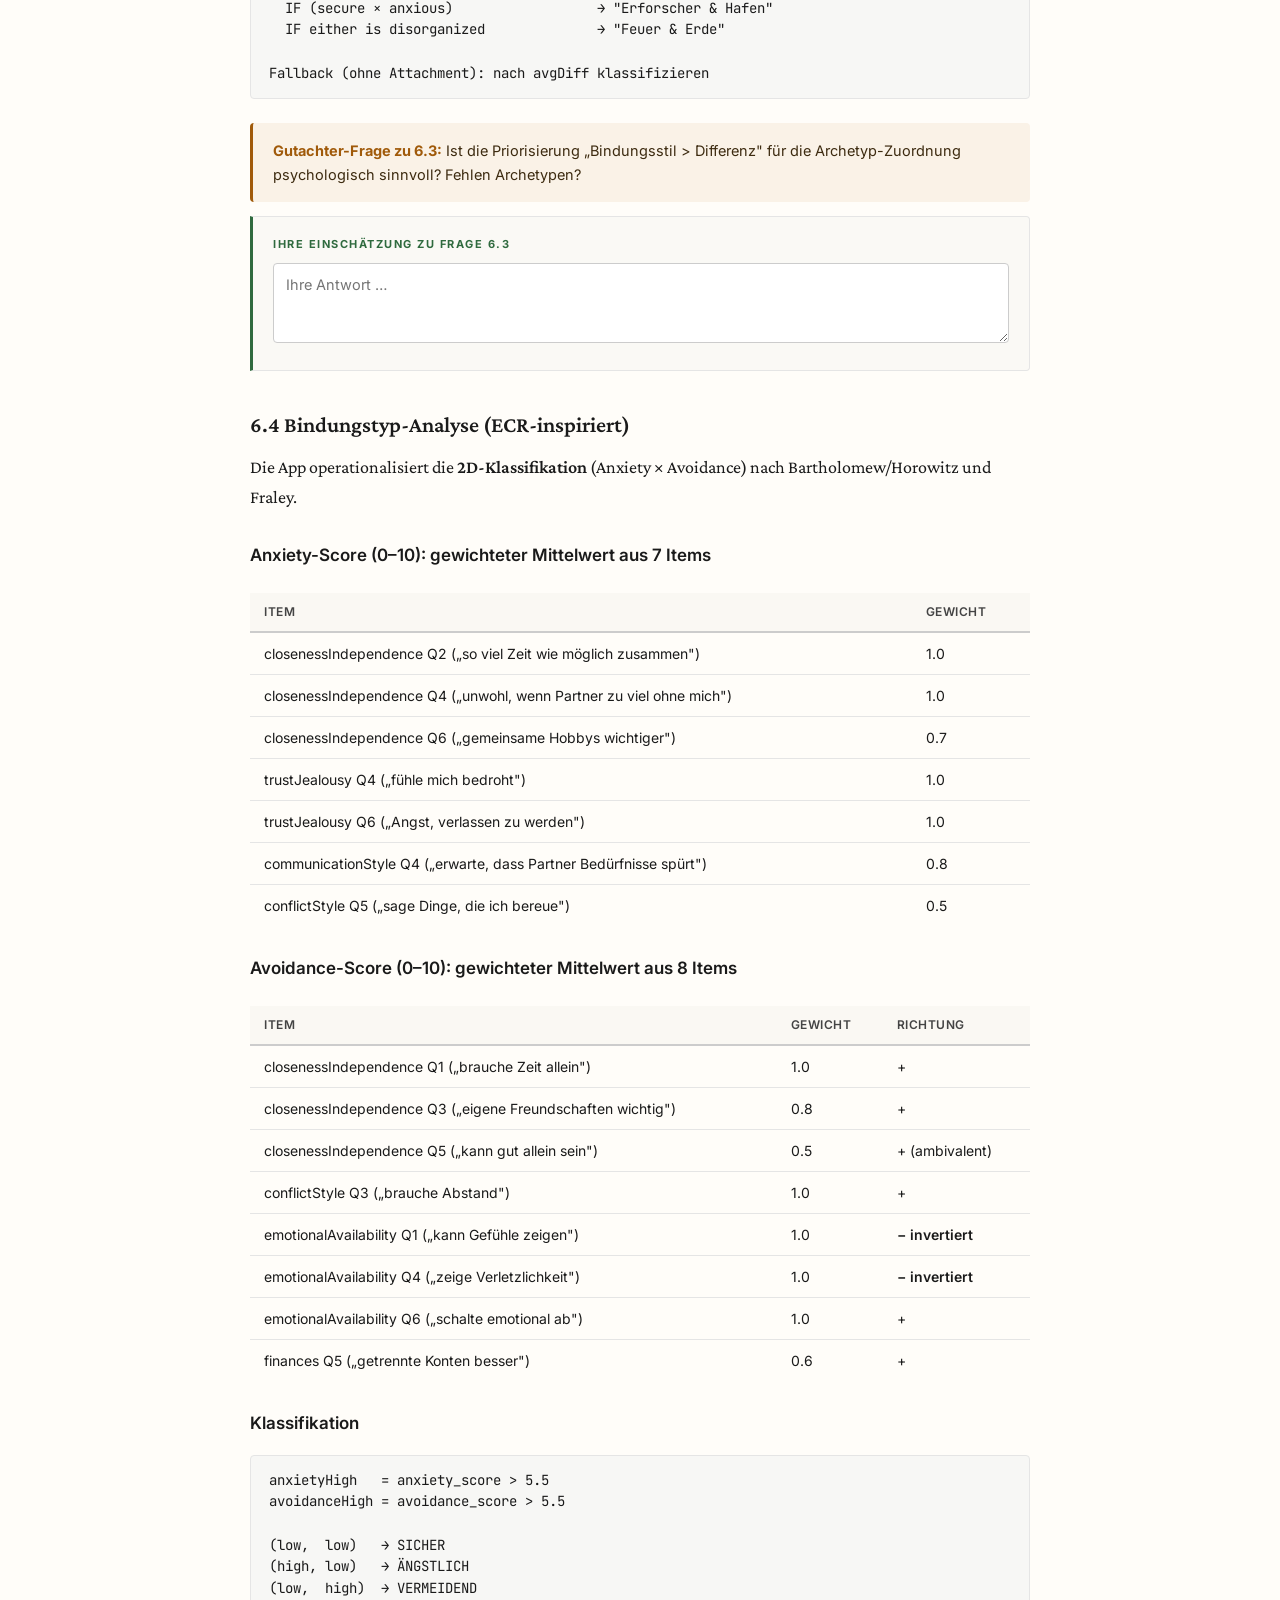
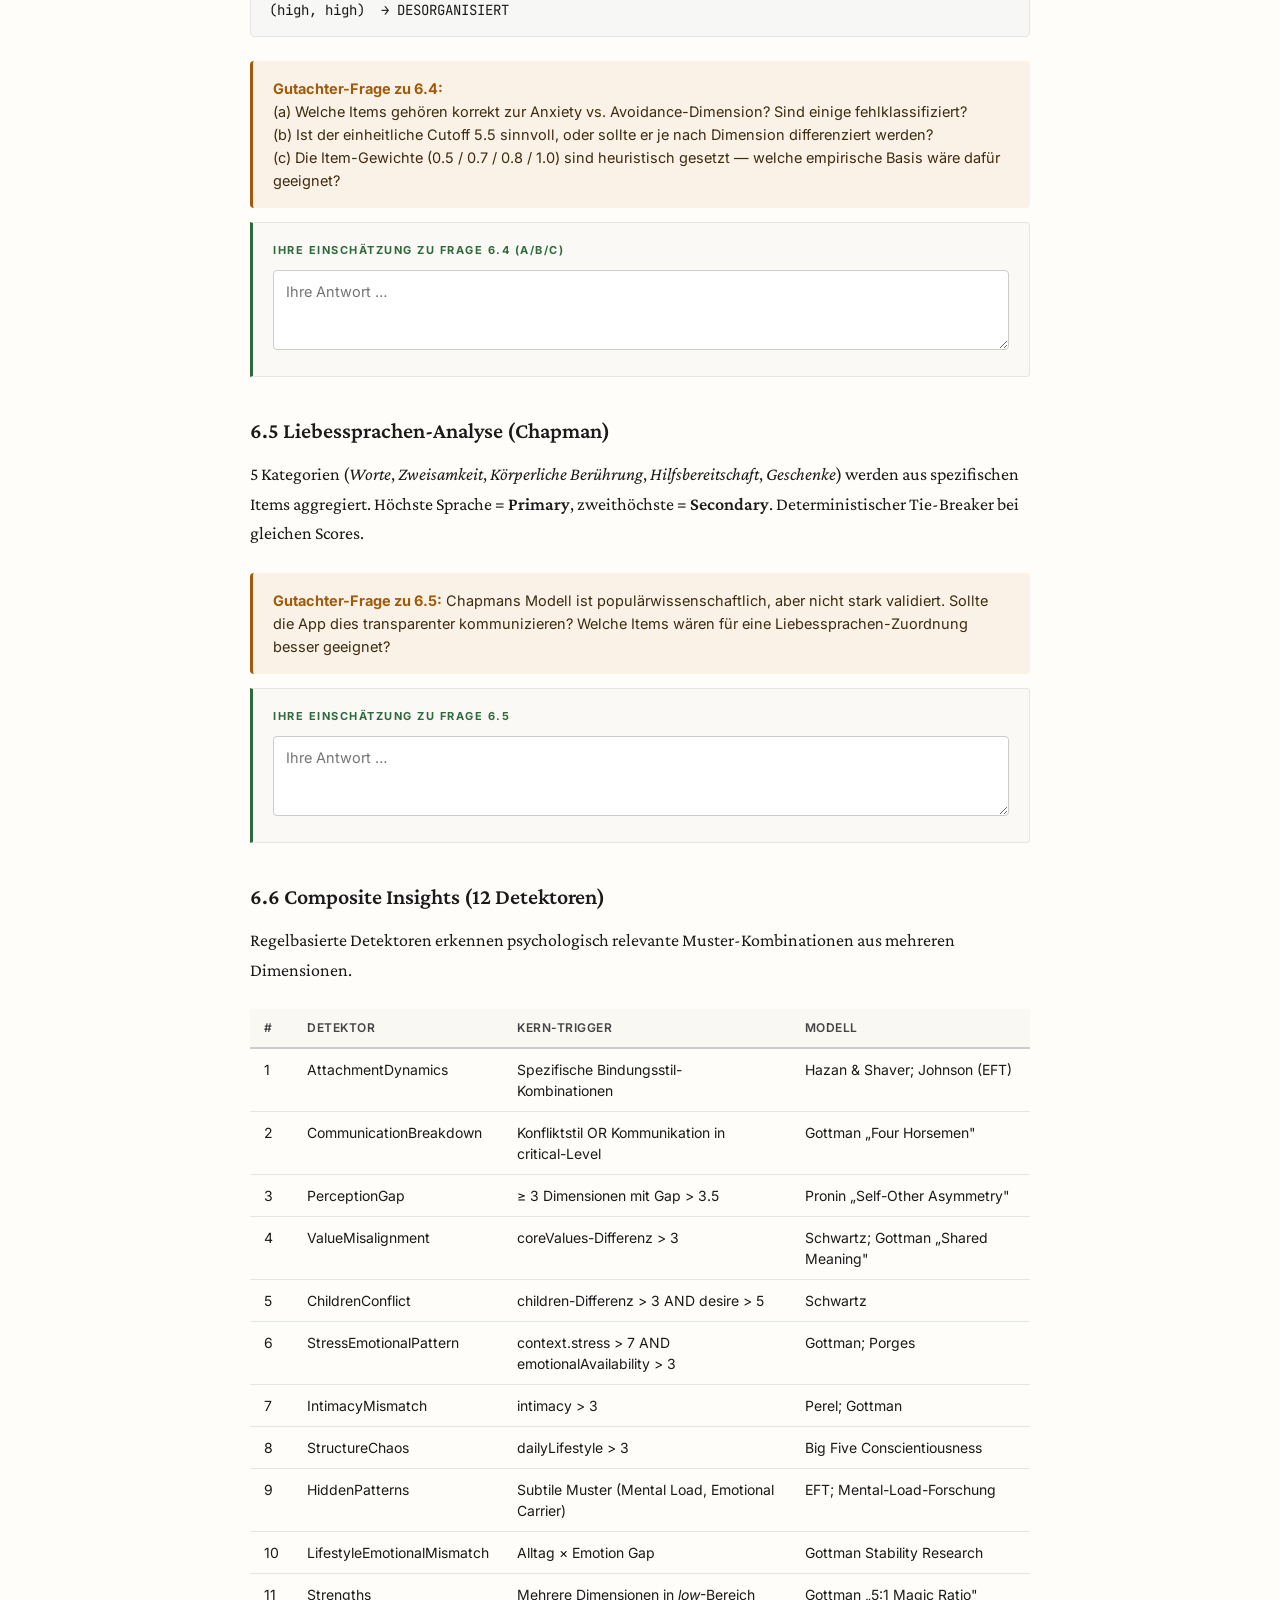
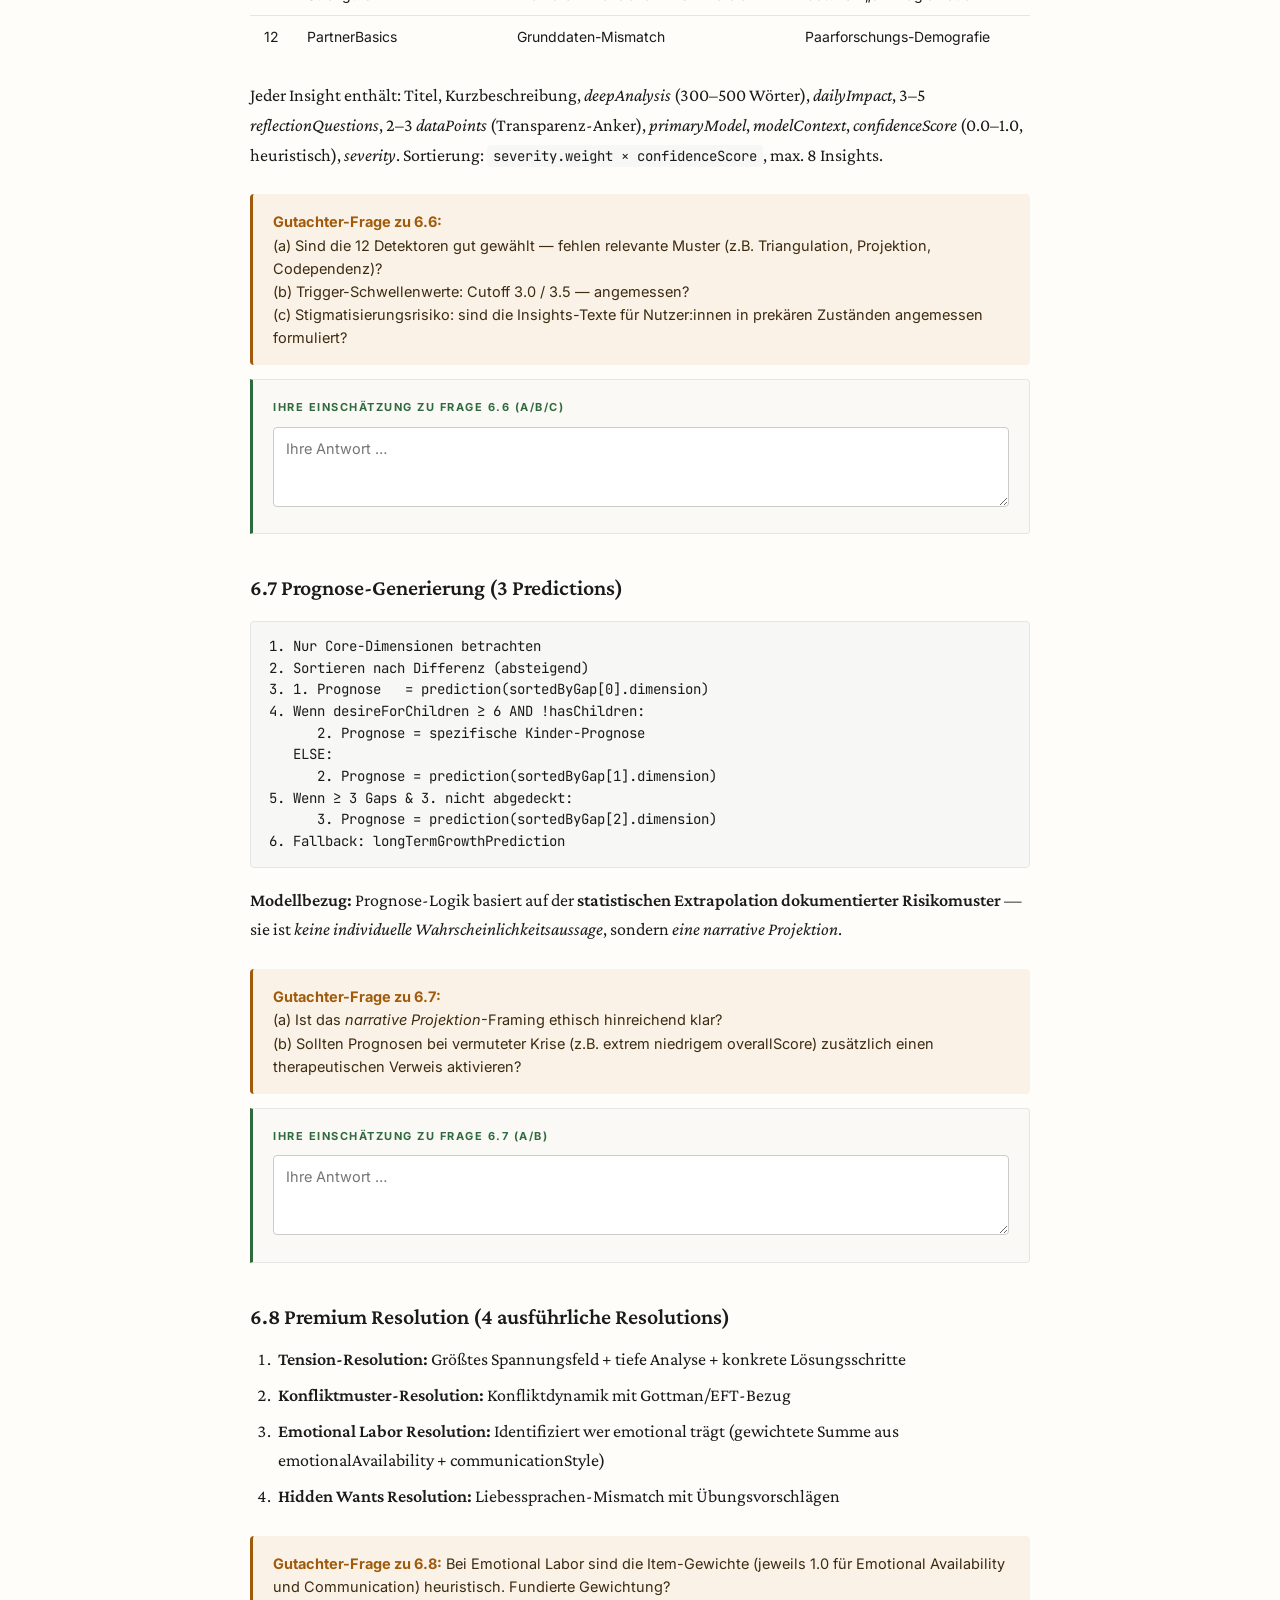
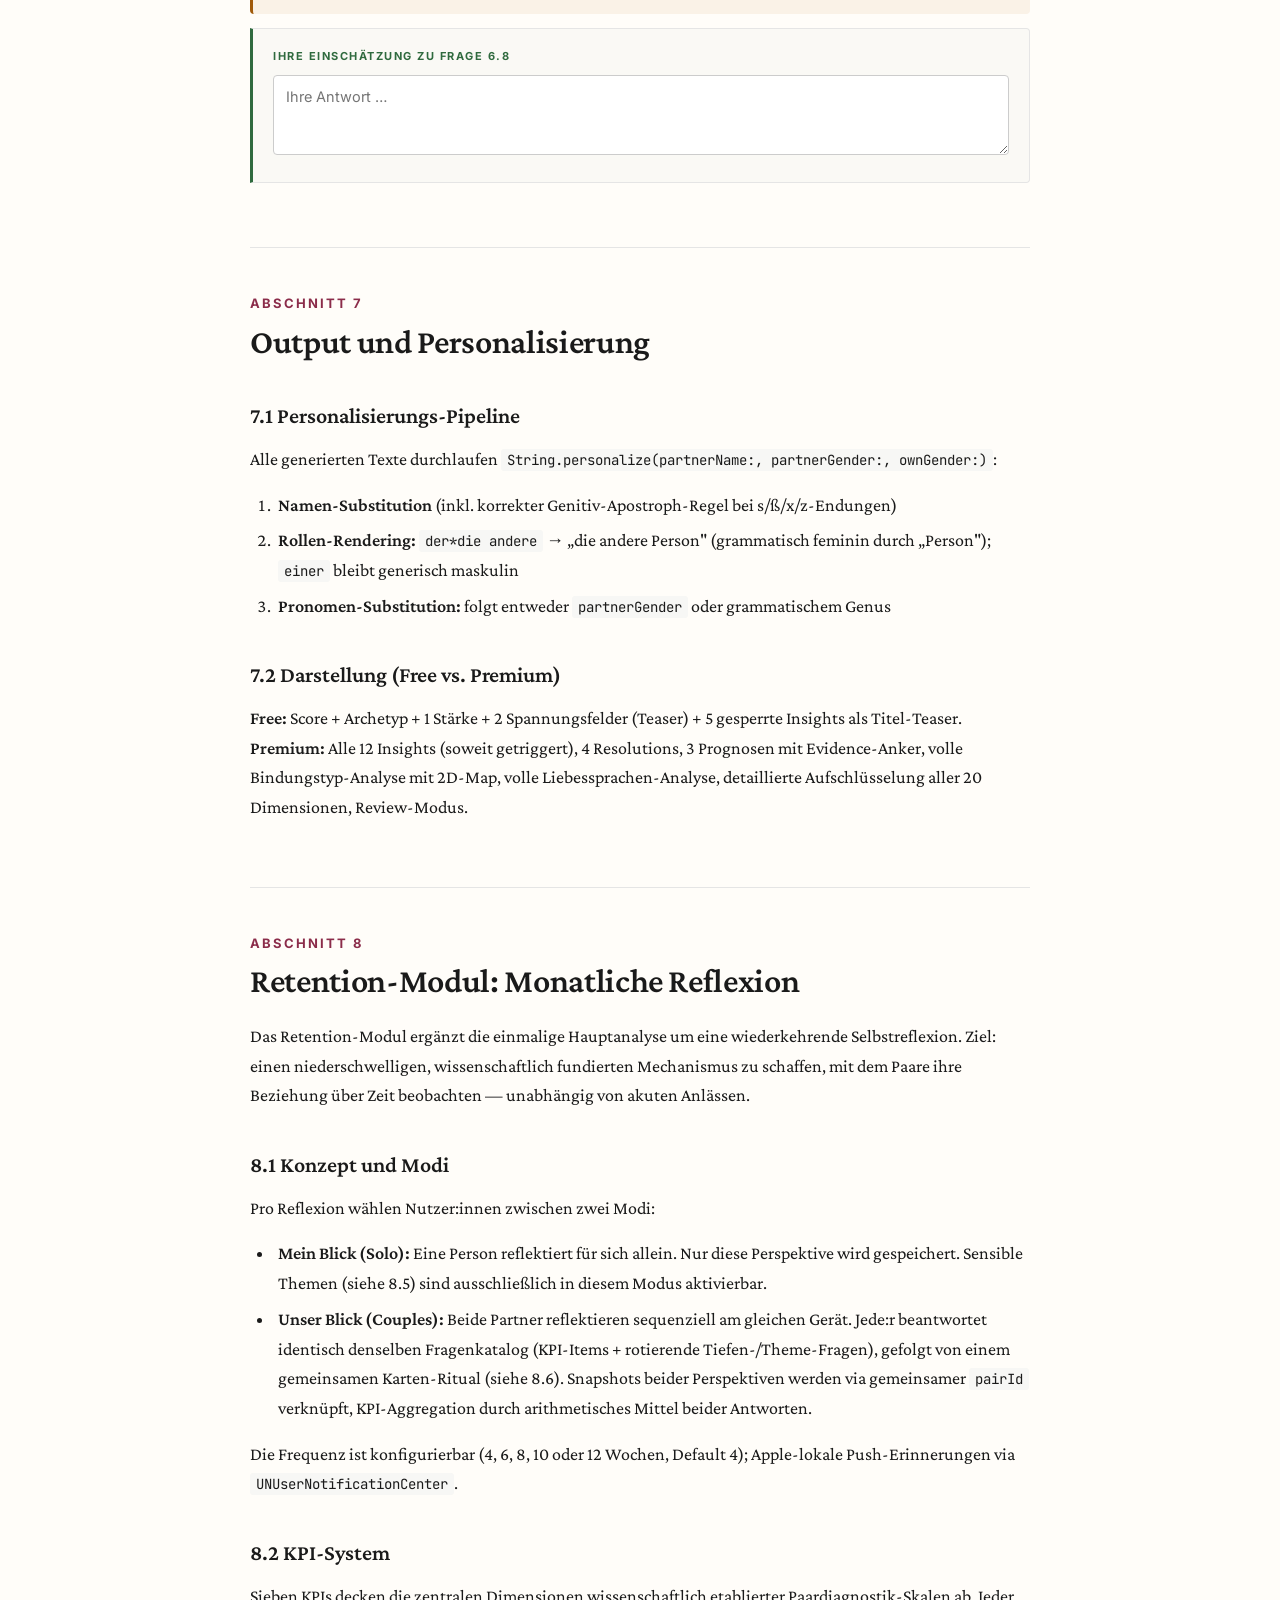
==== commit 6b509ebe: "Whitepaper: drop Dr. title from name placeholder Many psychologists don't hold a doctorate; the exam" ====
--- a/whitepaper/index.html
+++ b/whitepaper/index.html
@@ -343,7 +343,7 @@
             <div class="form-row">
                 <div>
                     <label for="reviewer_name">Name (Pflichtfeld)</label>
-                    <input type="text" id="reviewer_name" name="reviewer_name" placeholder="Dr. Maria Beispiel" required>
+                    <input type="text" id="reviewer_name" name="reviewer_name" placeholder="Maria Beispiel" required>
                 </div>
                 <div>
                     <label for="reviewer_email">E-Mail (optional)</label>
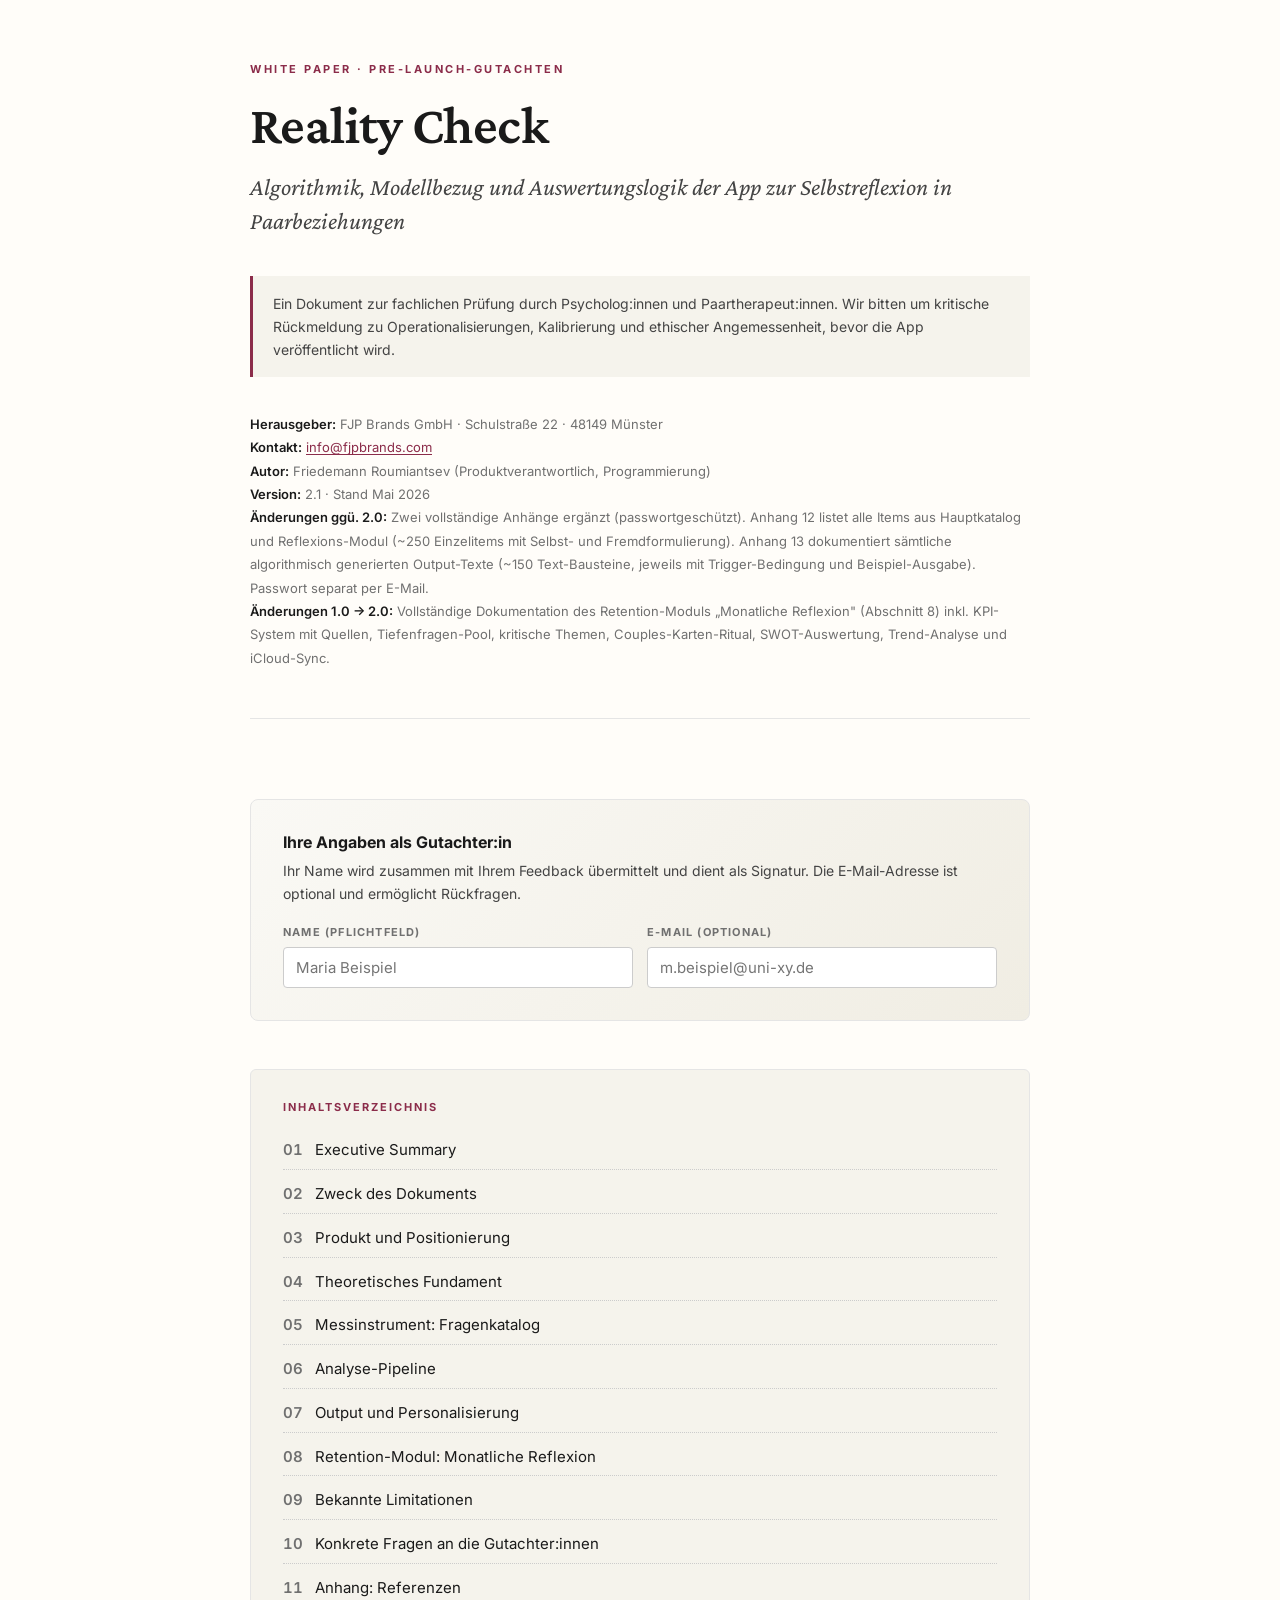
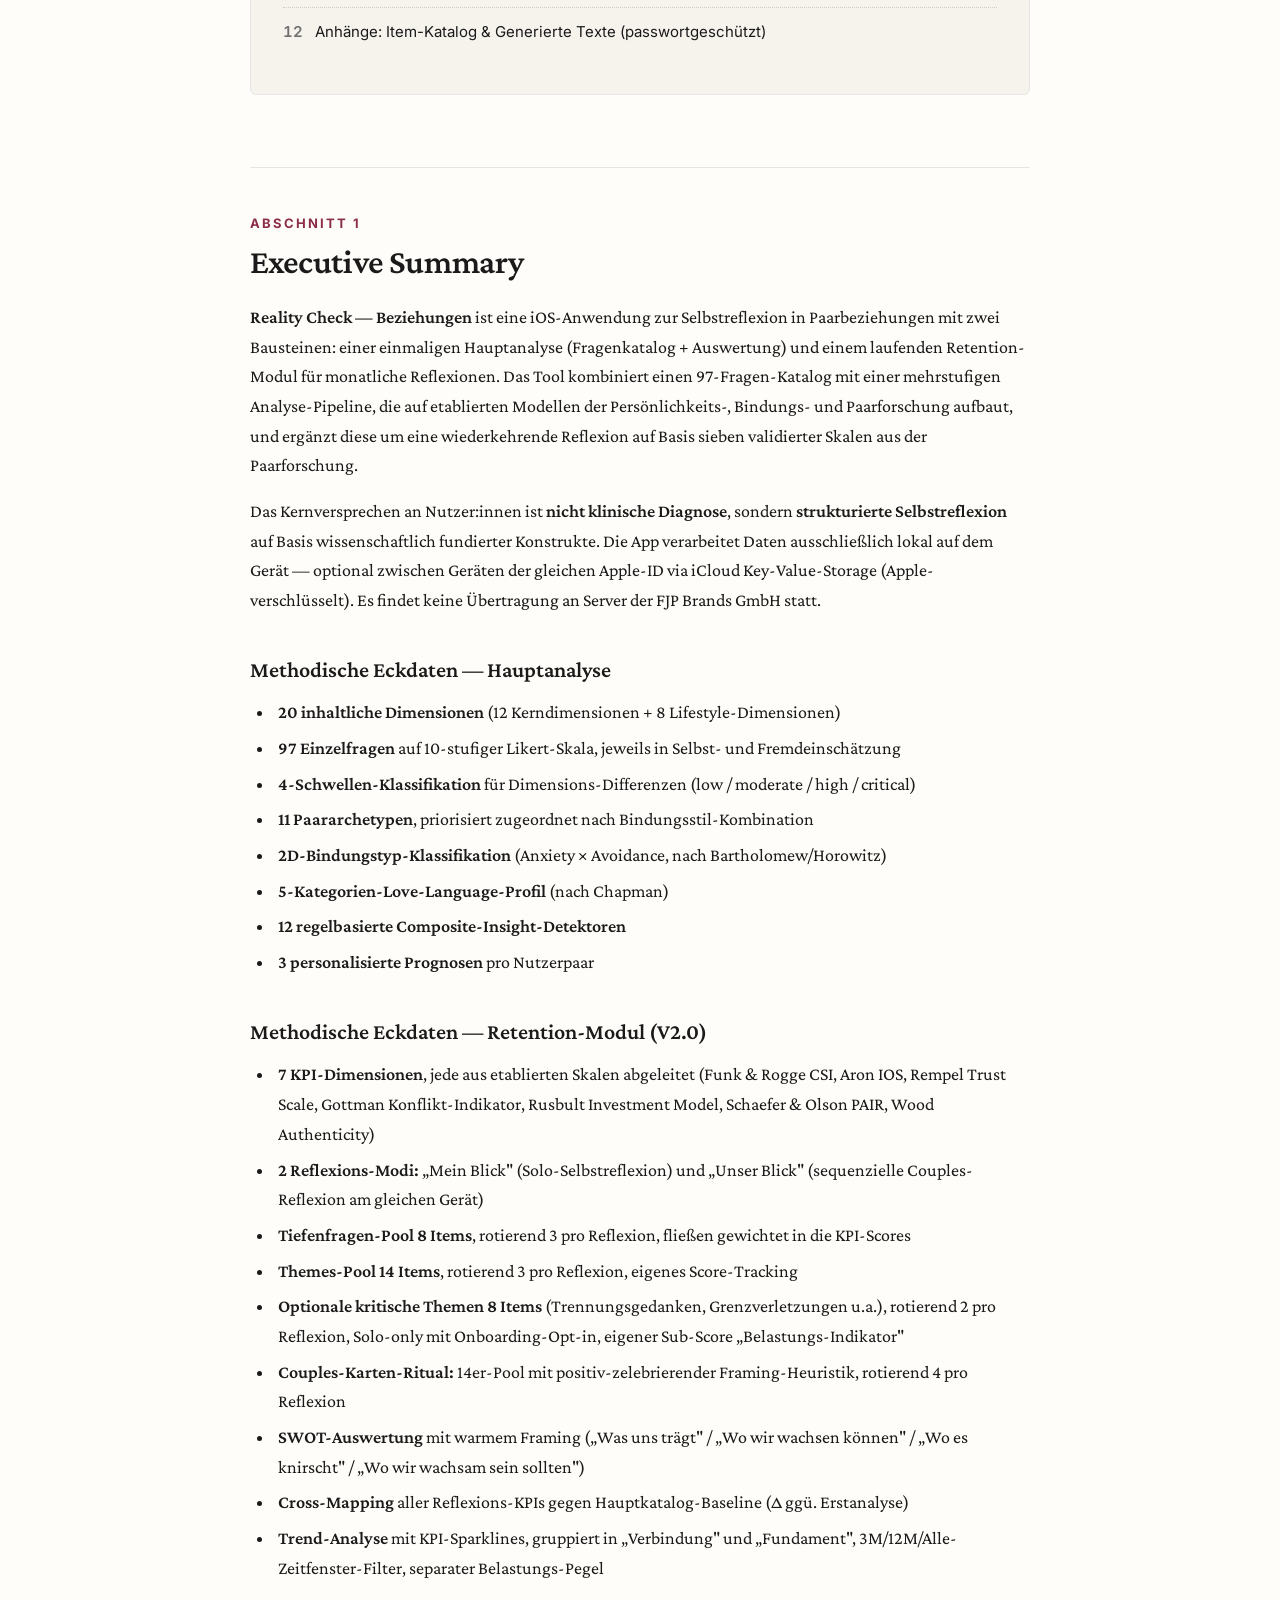
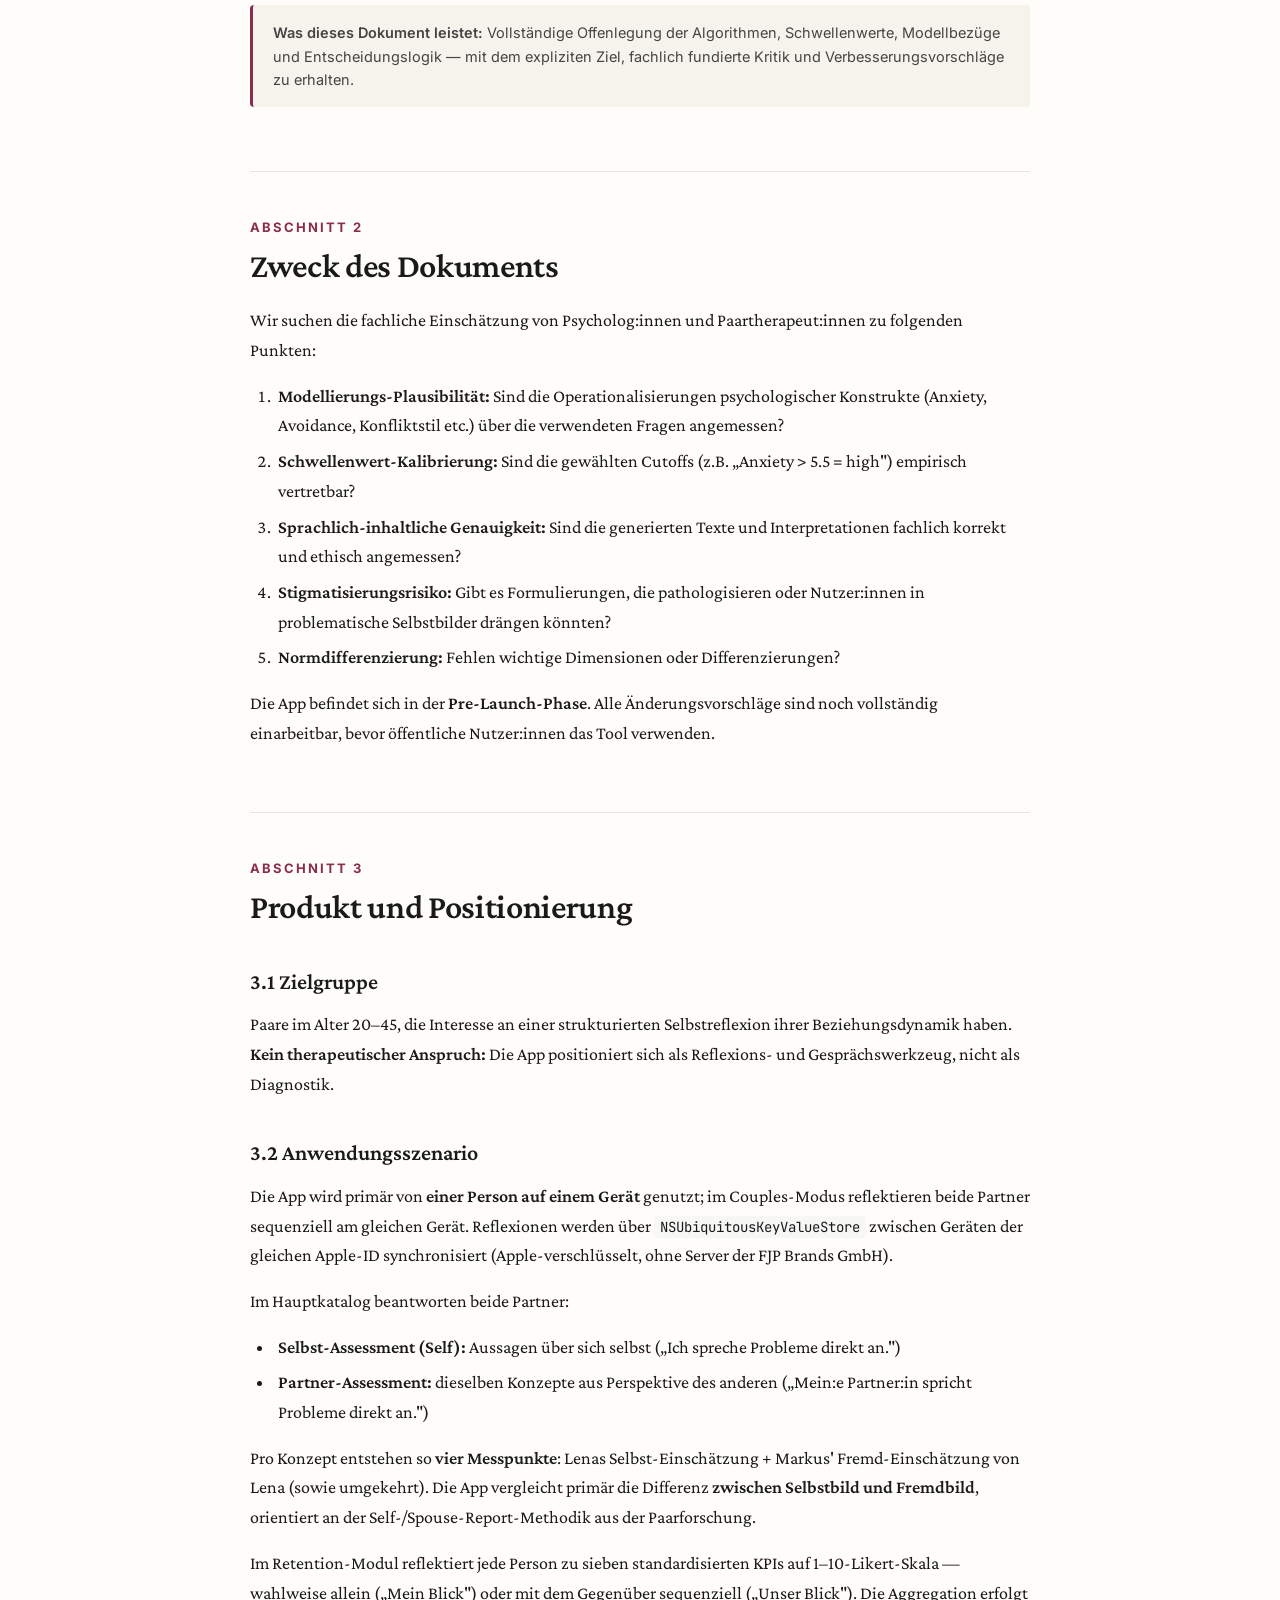
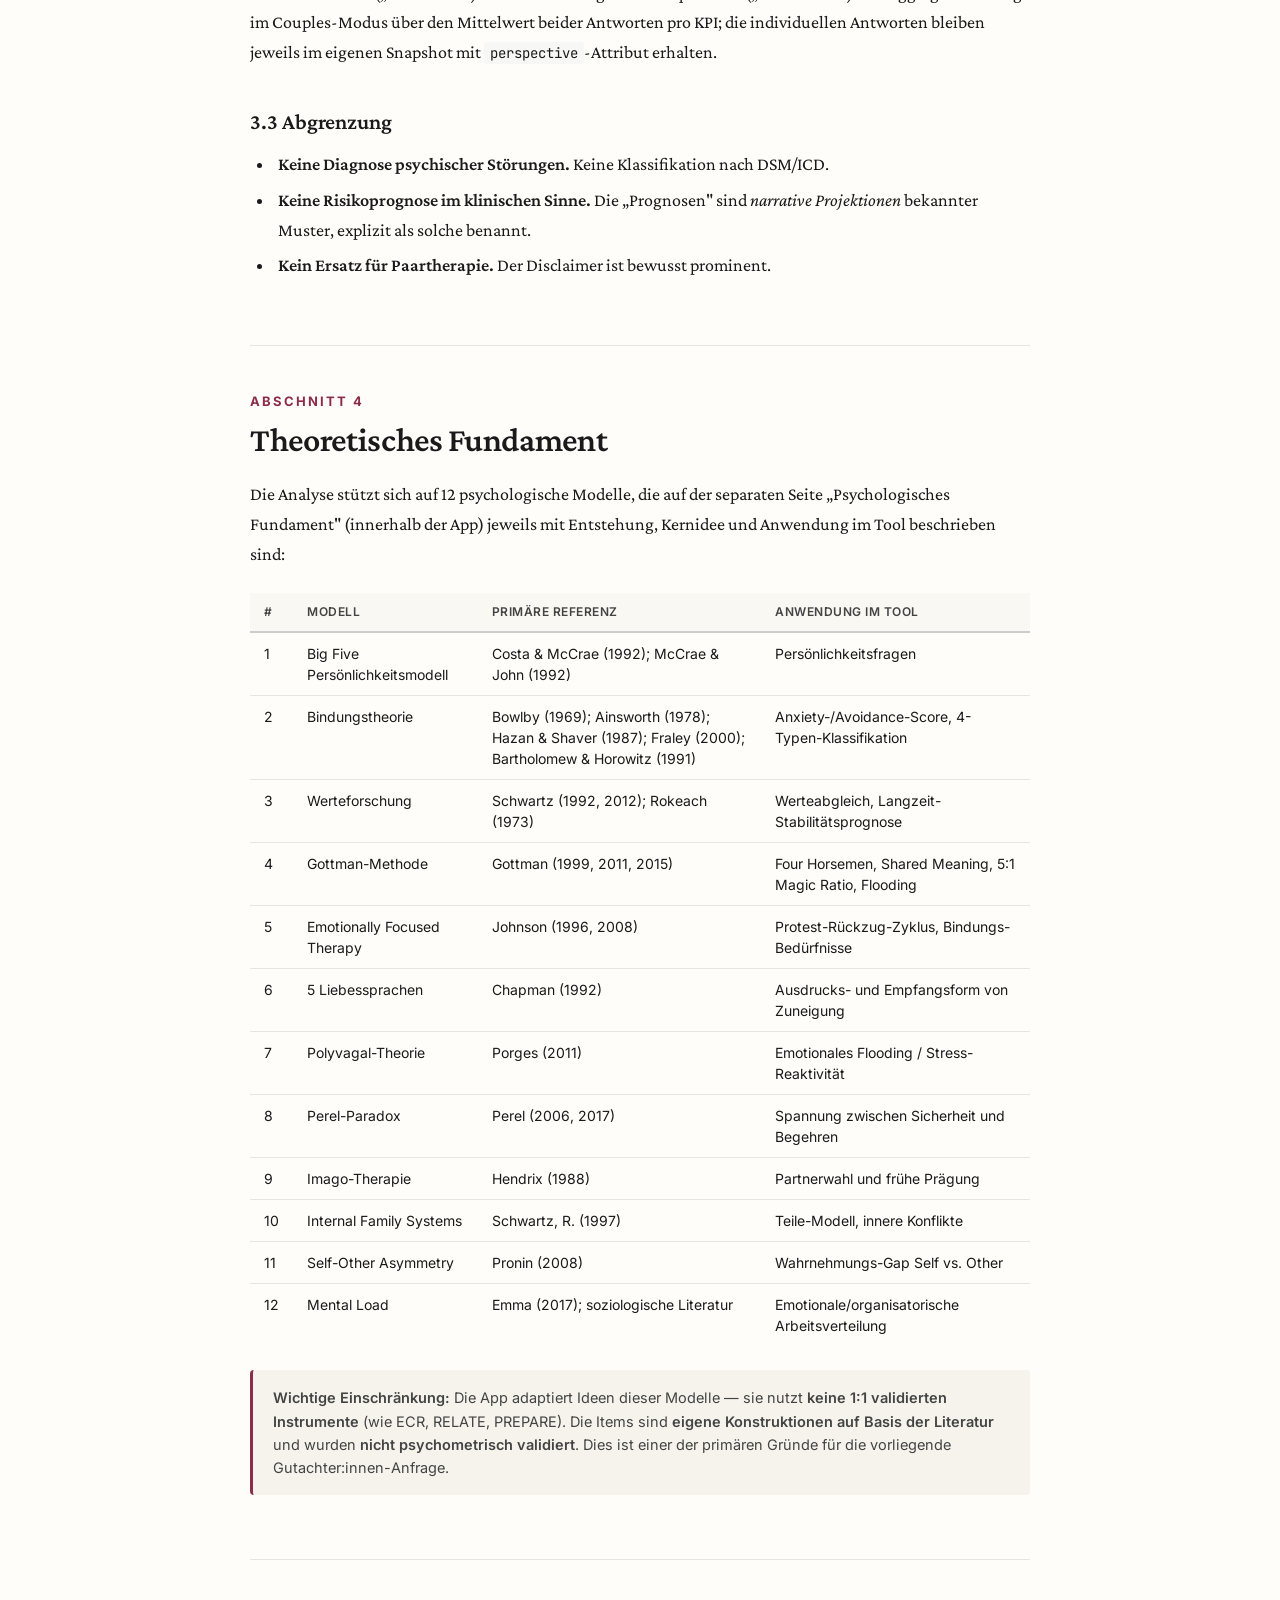
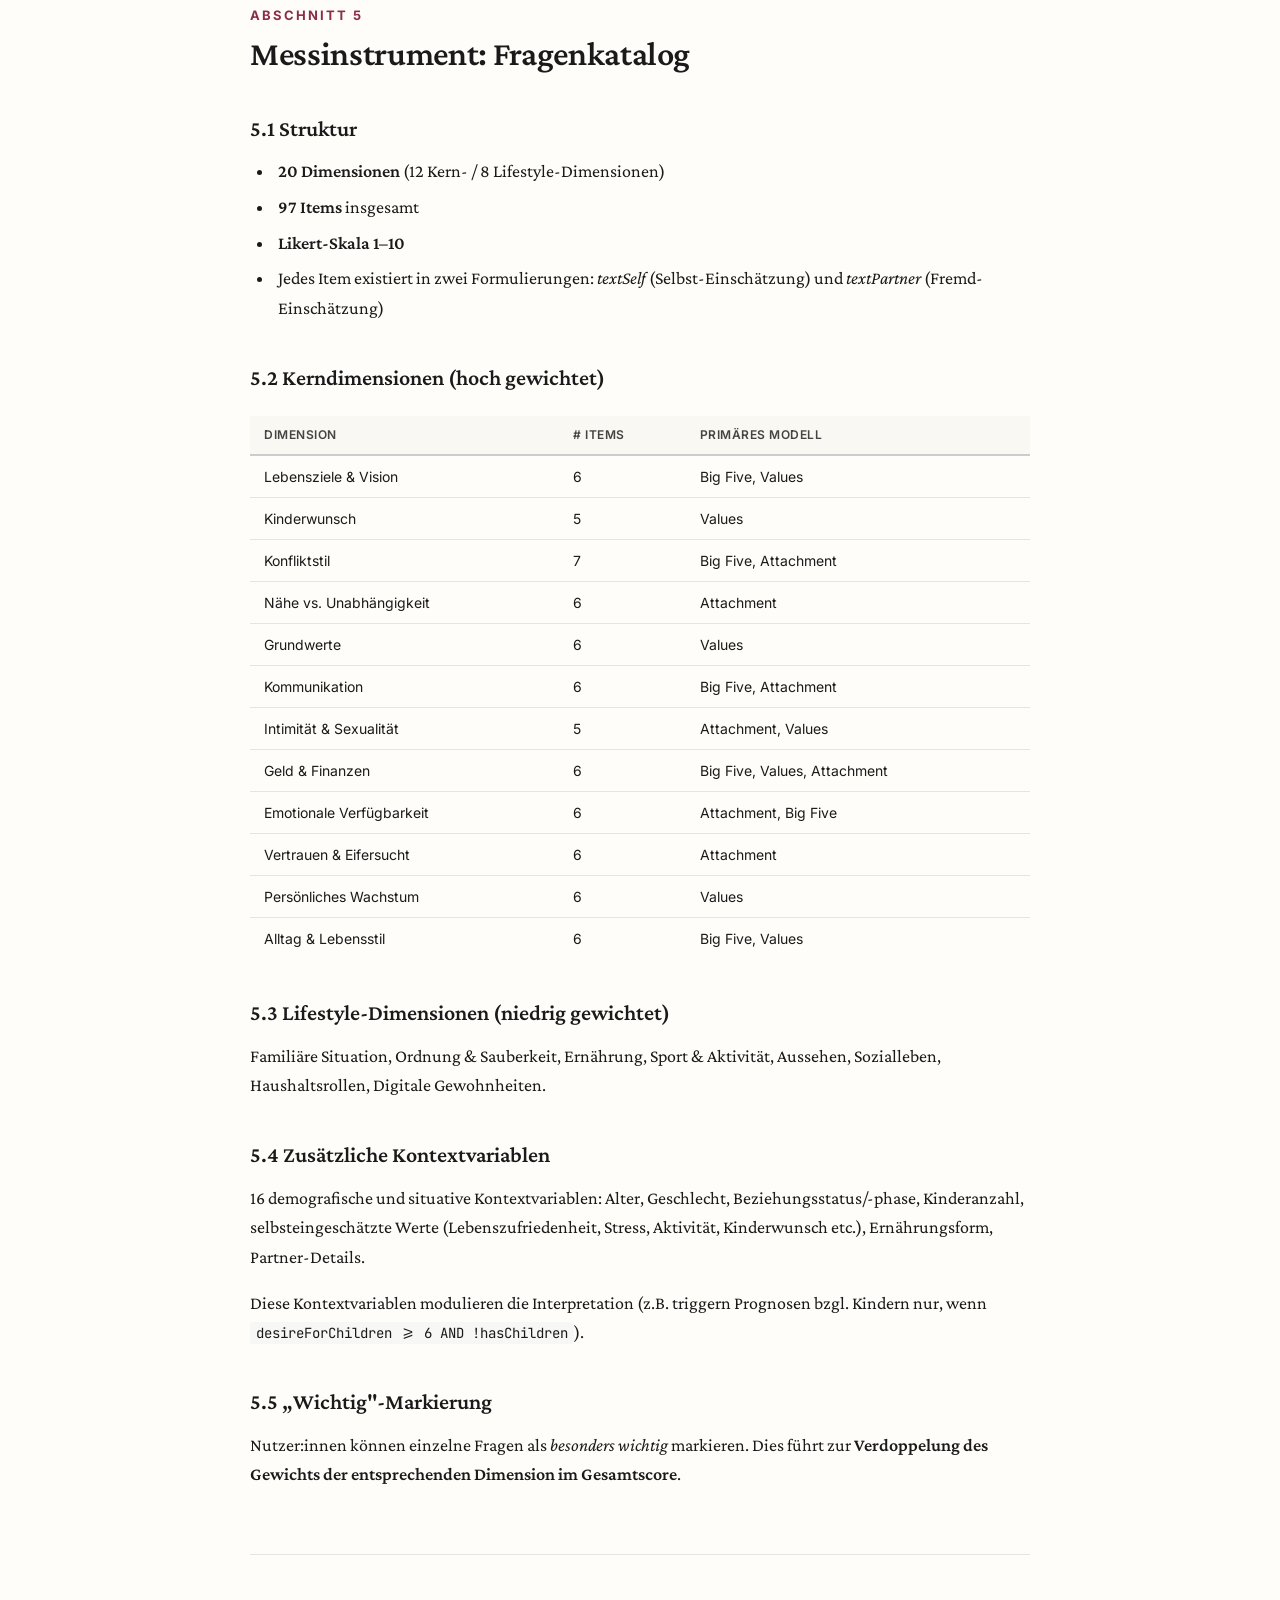
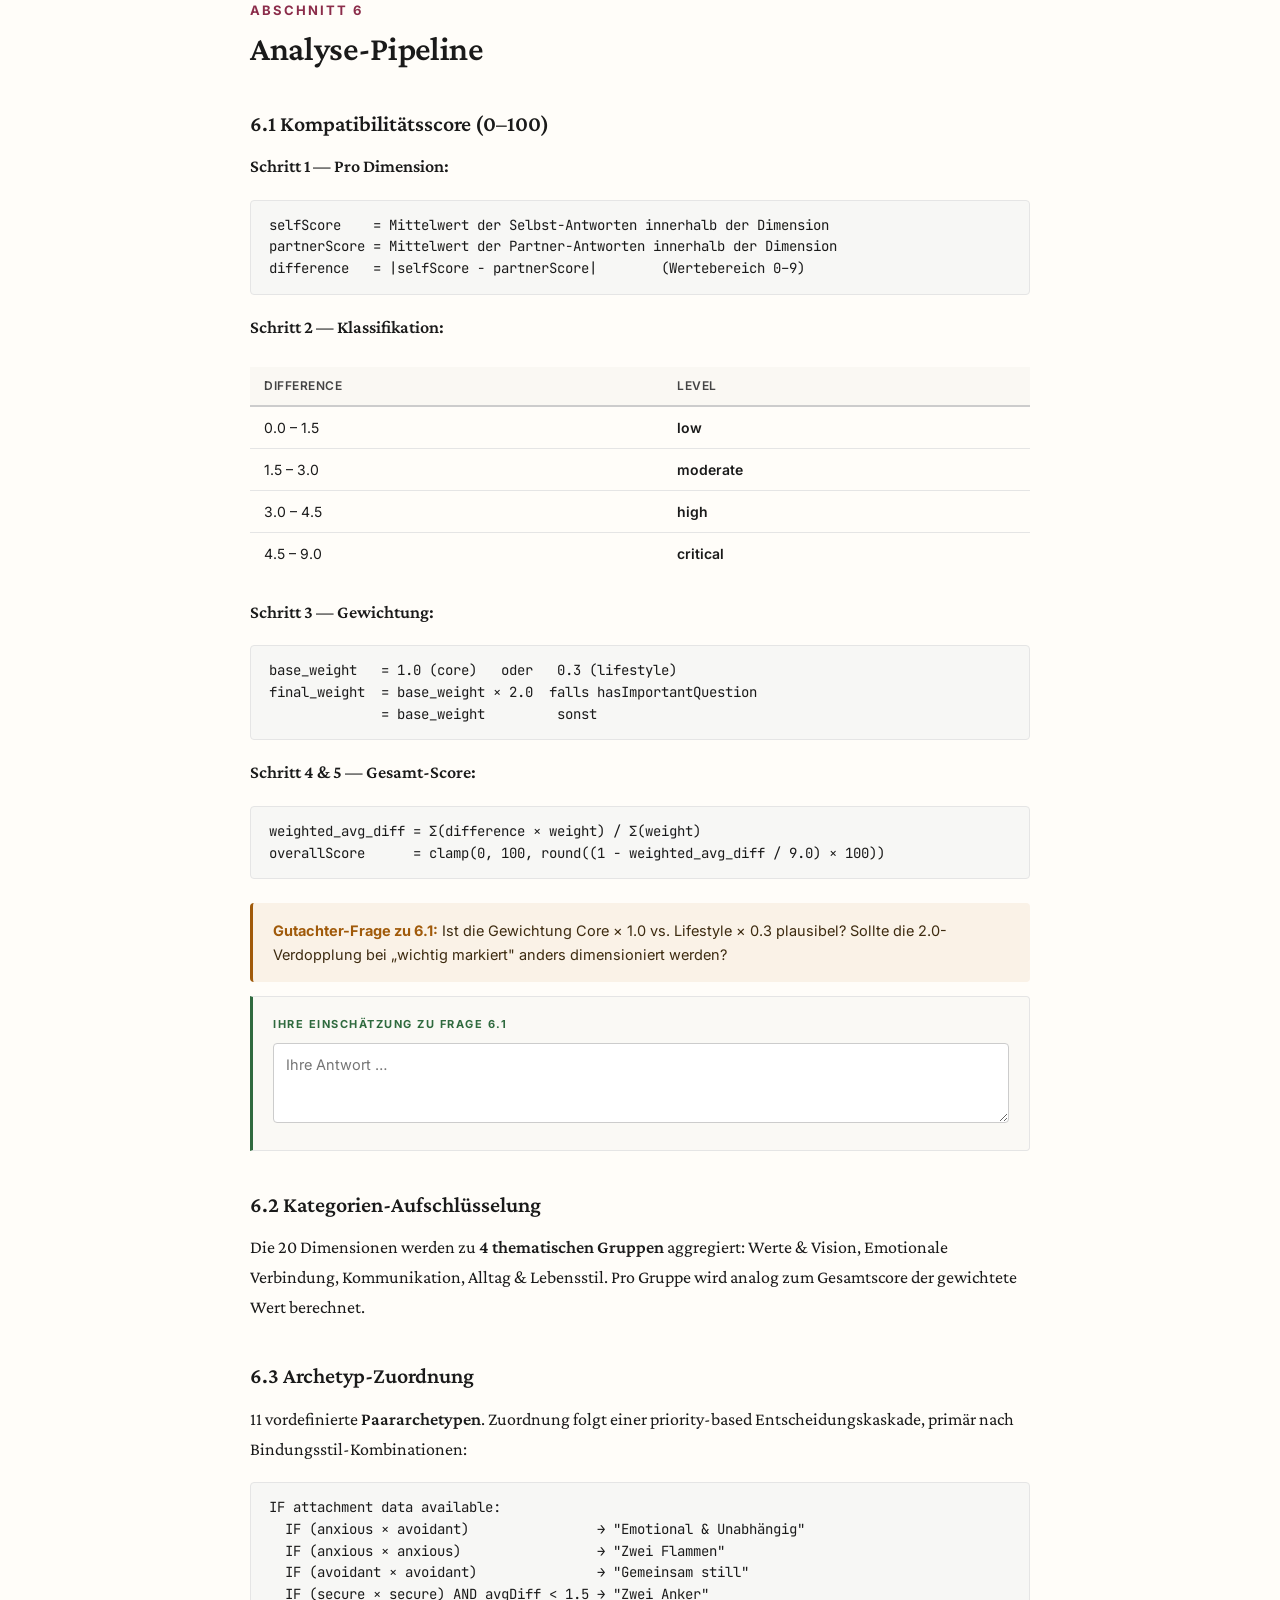
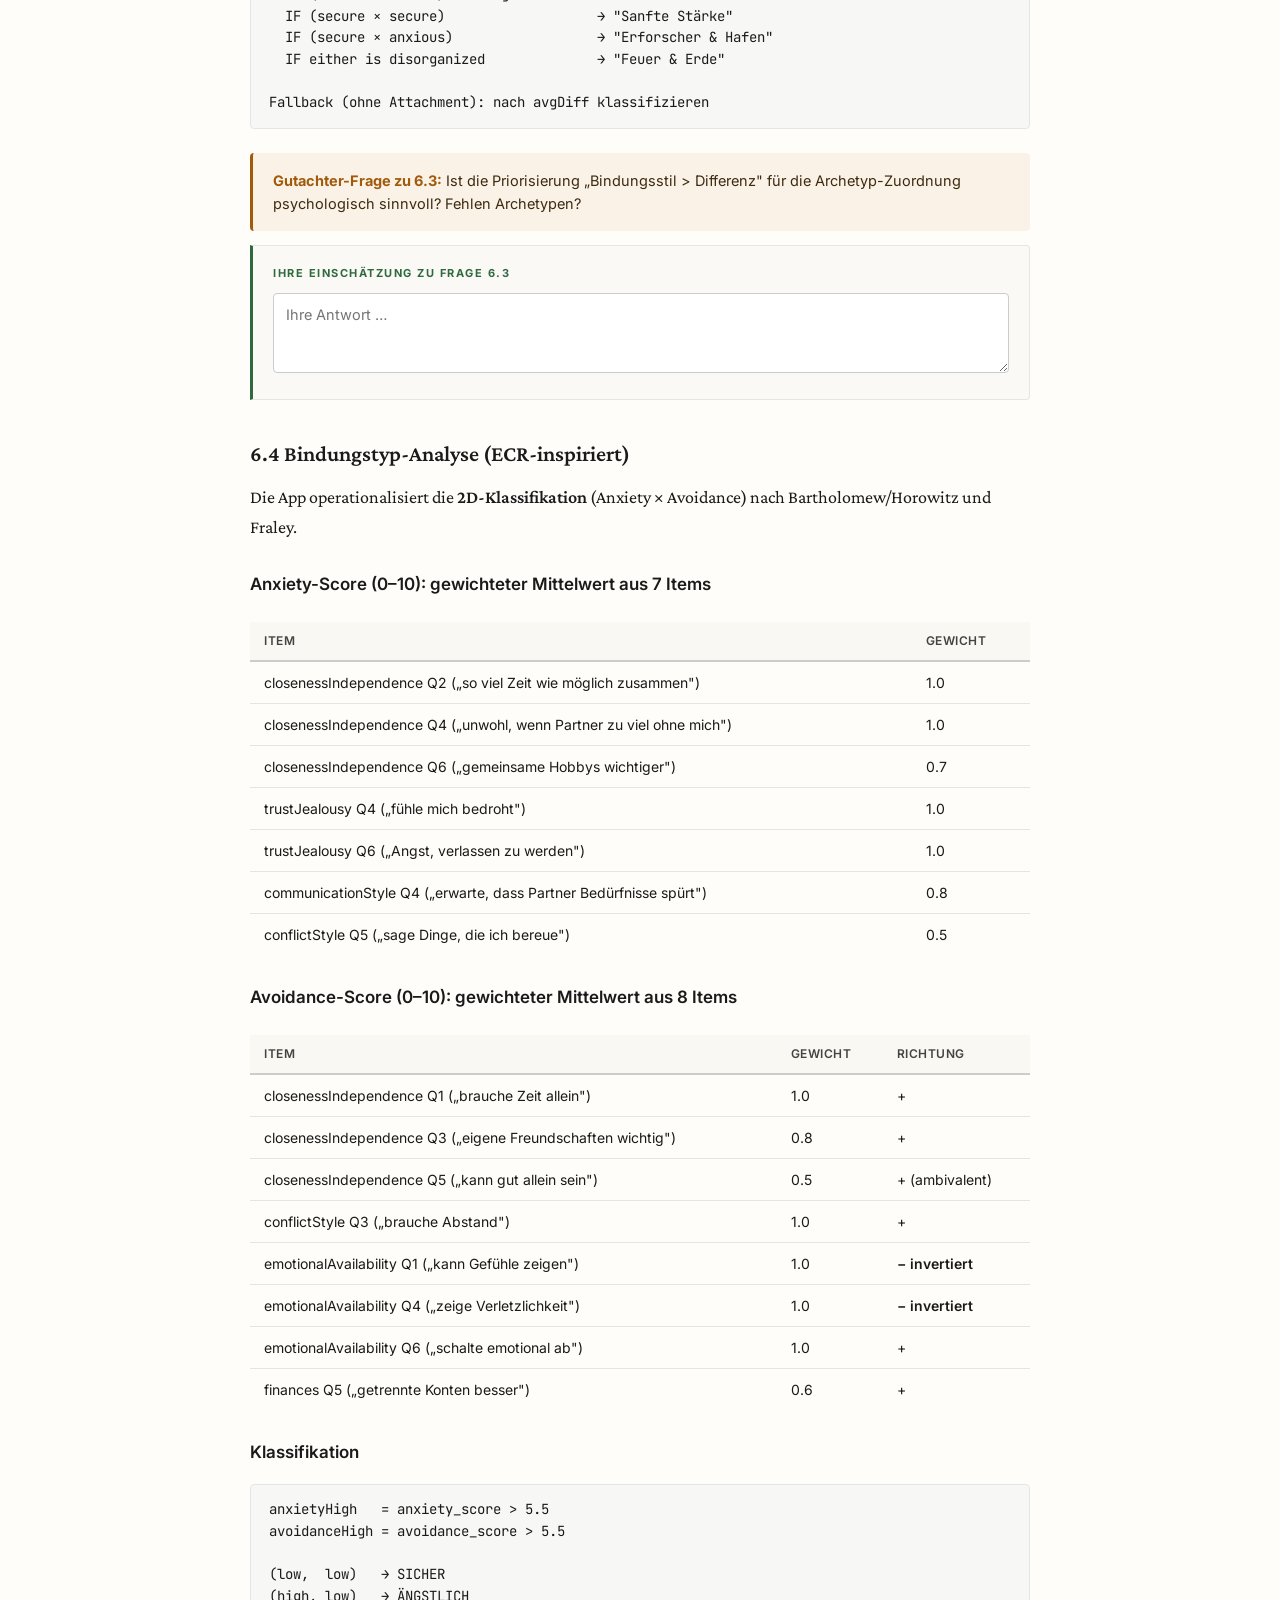
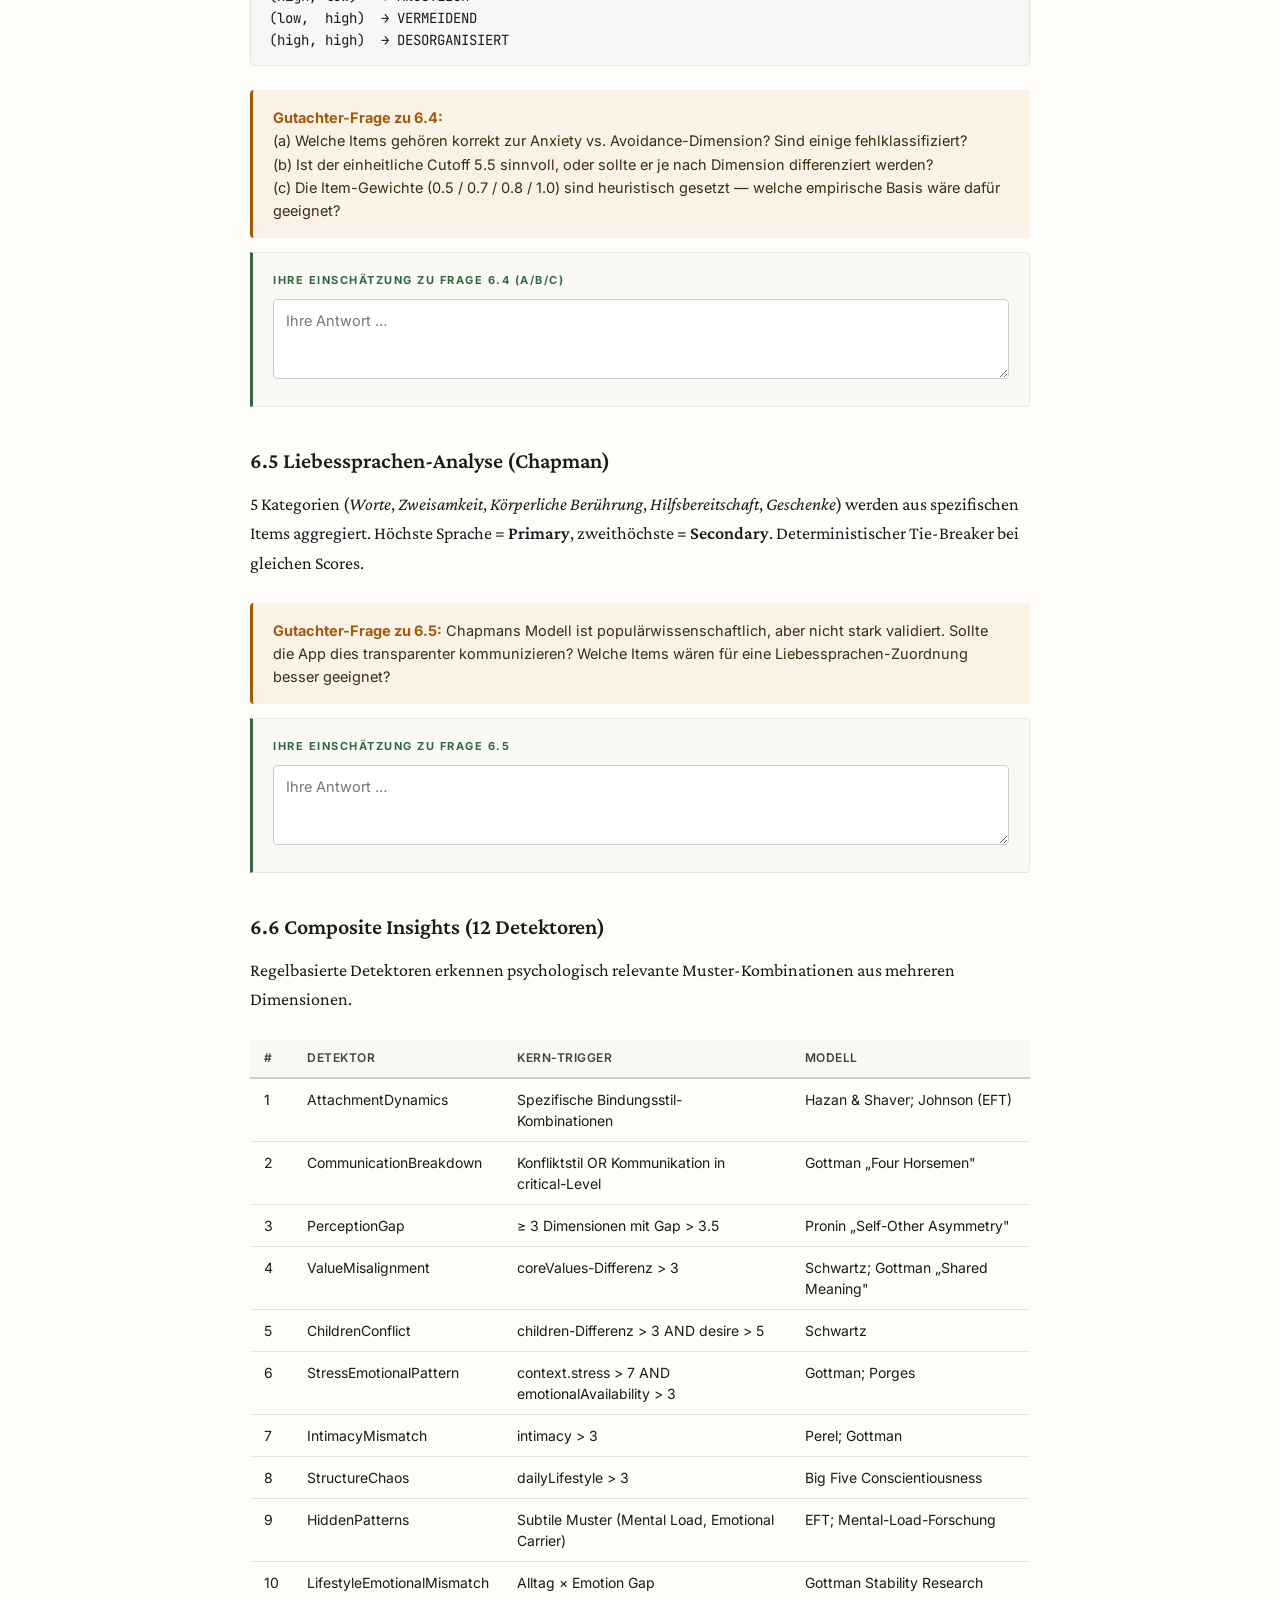
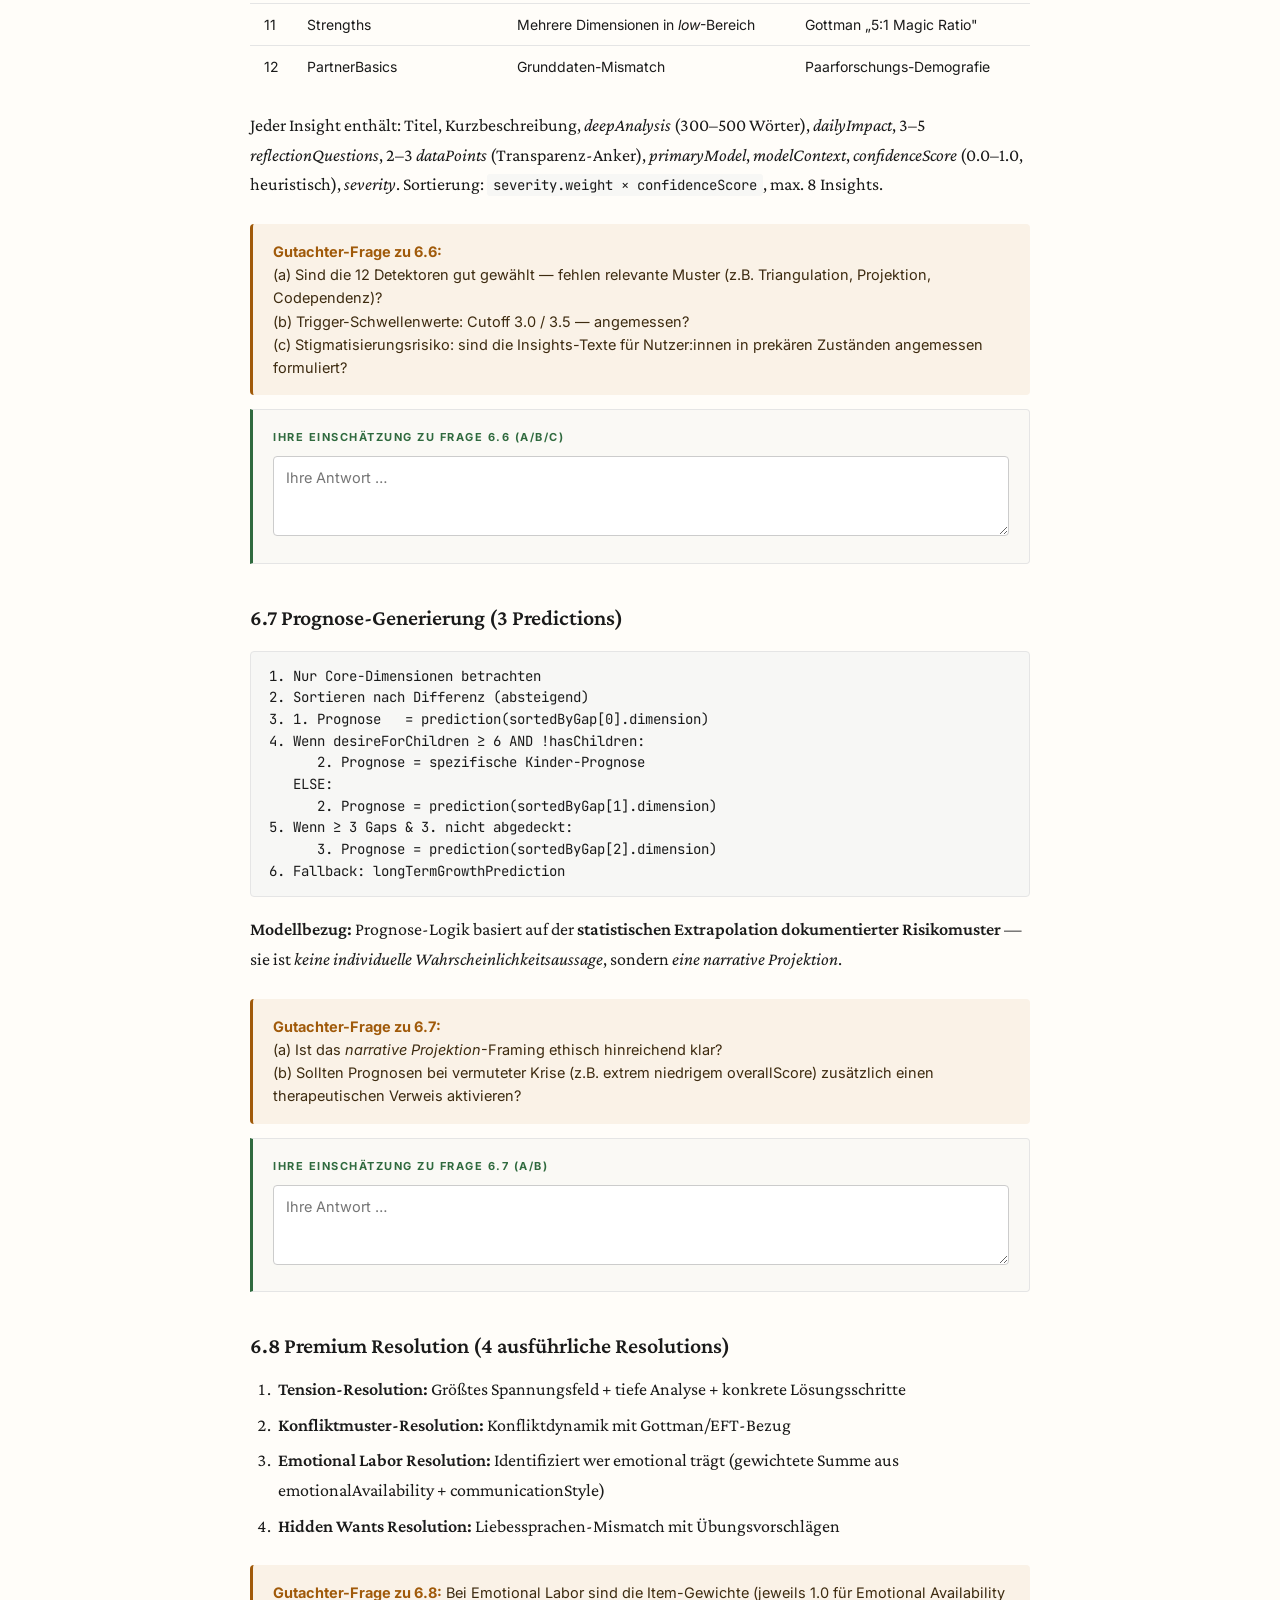
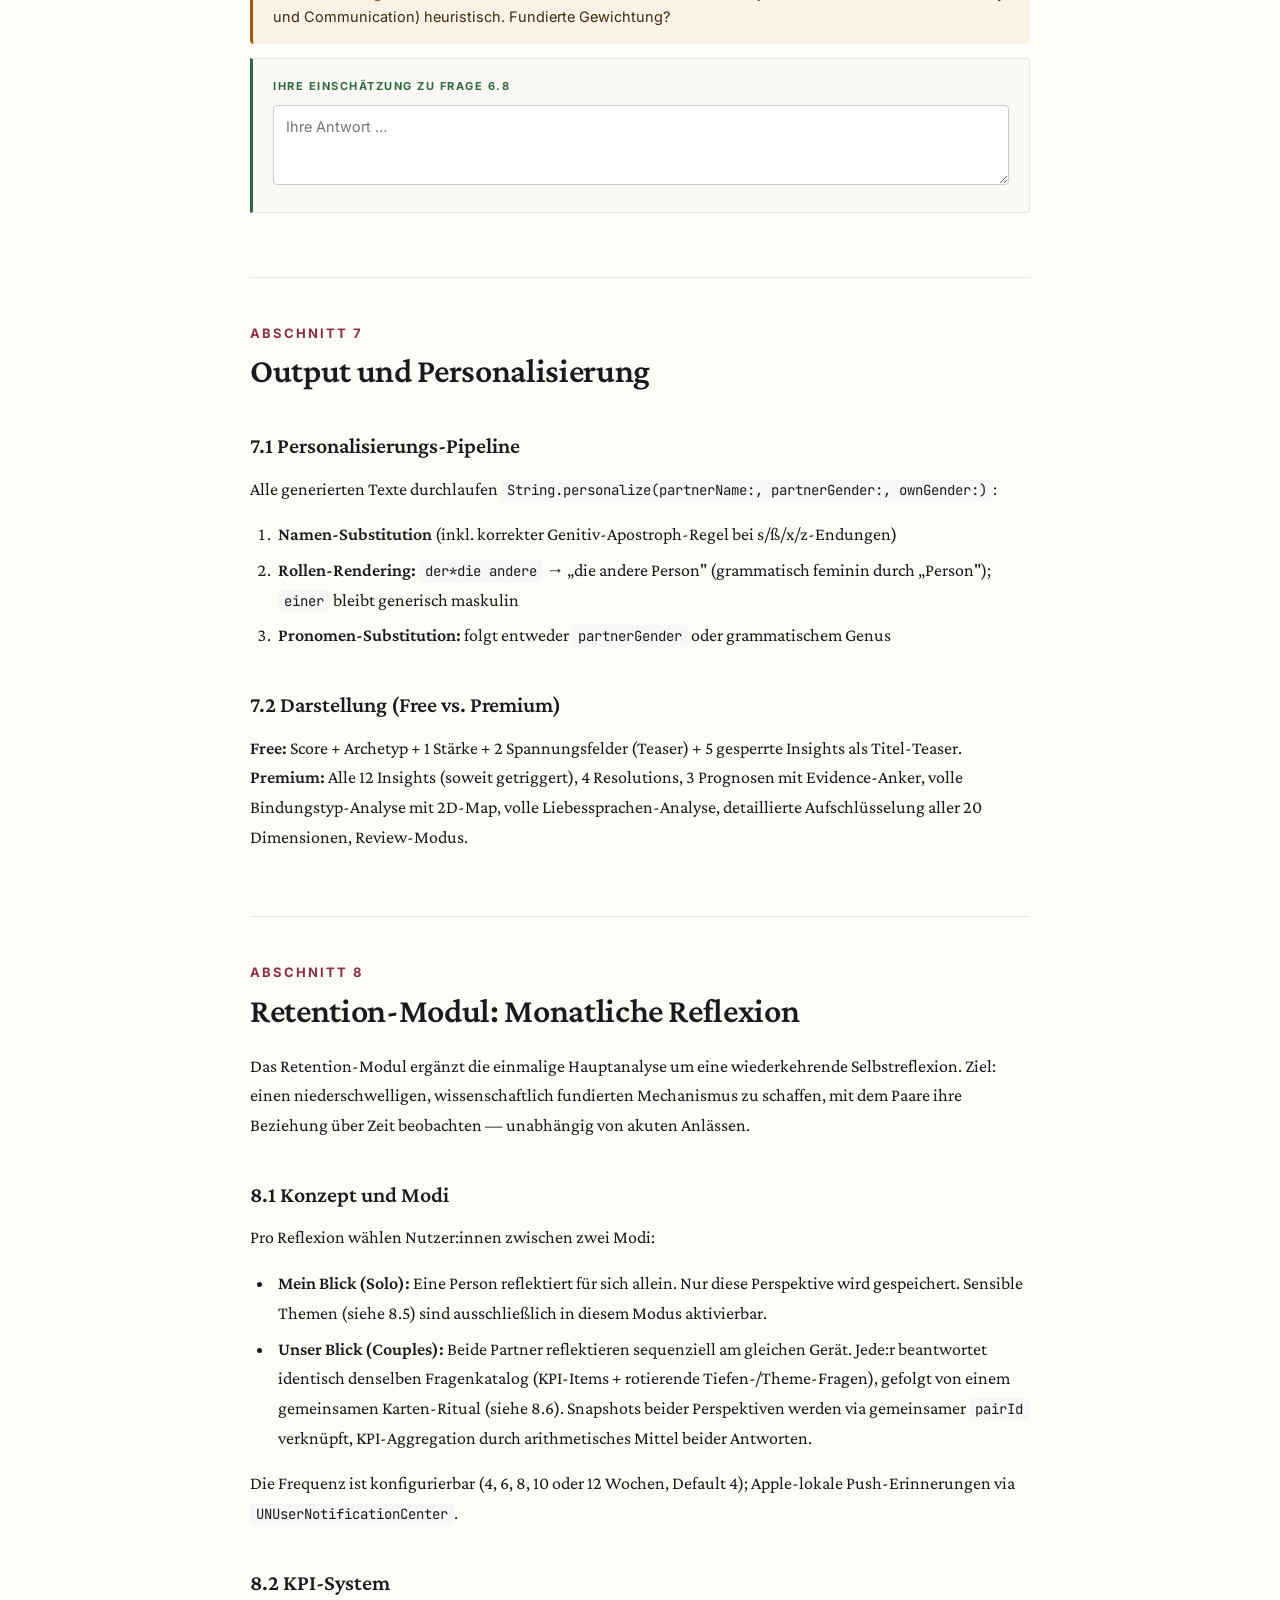
==== commit 90568c47: "Whitepaper: replace 'paardiagnostisch' with softer phrasing 'Paardiagnostik' framed the app too clin" ====
--- a/whitepaper/index.html
+++ b/whitepaper/index.html
@@ -322,7 +322,7 @@
         <header class="cover">
             <div class="cover-kicker">White Paper · Pre-Launch-Gutachten</div>
             <h1>Reality Check</h1>
-            <p class="cover-subtitle">Algorithmik, Modellbezug und Auswertungslogik der App zur paardiagnostischen Selbstreflexion</p>
+            <p class="cover-subtitle">Algorithmik, Modellbezug und Auswertungslogik der App zur Selbstreflexion in Paarbeziehungen</p>
             <div class="cover-intent">
                 Ein Dokument zur fachlichen Prüfung durch Psycholog:innen und Paartherapeut:innen. Wir bitten um kritische Rückmeldung zu Operationalisierungen, Kalibrierung und ethischer Angemessenheit, bevor die App veröffentlicht wird.
             </div>
@@ -373,7 +373,7 @@
 
         <!-- 1. EXECUTIVE SUMMARY -->
         <h2 id="s1" data-num="Abschnitt 1">Executive Summary</h2>
-        <p><strong>Reality Check — Beziehungen</strong> ist eine iOS-Anwendung für paardiagnostische Selbstreflexion mit zwei Bausteinen: einer einmaligen Hauptanalyse (Fragenkatalog + Auswertung) und einem laufenden Retention-Modul für monatliche Reflexionen. Das Tool kombiniert einen 97-Fragen-Katalog mit einer mehrstufigen Analyse-Pipeline, die auf etablierten Modellen der Persönlichkeits-, Bindungs- und Paarforschung aufbaut, und ergänzt diese um eine wiederkehrende Reflexion auf Basis sieben validierter Paardiagnostik-Skalen.</p>
+        <p><strong>Reality Check — Beziehungen</strong> ist eine iOS-Anwendung zur Selbstreflexion in Paarbeziehungen mit zwei Bausteinen: einer einmaligen Hauptanalyse (Fragenkatalog + Auswertung) und einem laufenden Retention-Modul für monatliche Reflexionen. Das Tool kombiniert einen 97-Fragen-Katalog mit einer mehrstufigen Analyse-Pipeline, die auf etablierten Modellen der Persönlichkeits-, Bindungs- und Paarforschung aufbaut, und ergänzt diese um eine wiederkehrende Reflexion auf Basis sieben validierter Skalen aus der Paarforschung.</p>
         <p>Das Kernversprechen an Nutzer:innen ist <strong>nicht klinische Diagnose</strong>, sondern <strong>strukturierte Selbstreflexion</strong> auf Basis wissenschaftlich fundierter Konstrukte. Die App verarbeitet Daten ausschließlich lokal auf dem Gerät — optional zwischen Geräten der gleichen Apple-ID via iCloud Key-Value-Storage (Apple-verschlüsselt). Es findet keine Übertragung an Server der FJP Brands GmbH statt.</p>
 
         <h3>Methodische Eckdaten — Hauptanalyse</h3>
@@ -429,7 +429,7 @@
             <li><strong>Selbst-Assessment (Self):</strong> Aussagen über sich selbst („Ich spreche Probleme direkt an.")</li>
             <li><strong>Partner-Assessment:</strong> dieselben Konzepte aus Perspektive des anderen („Mein:e Partner:in spricht Probleme direkt an.")</li>
         </ul>
-        <p>Pro Konzept entstehen so <strong>vier Messpunkte</strong>: Lenas Selbst-Einschätzung + Markus' Fremd-Einschätzung von Lena (sowie umgekehrt). Die App vergleicht primär die Differenz <strong>zwischen Selbstbild und Fremdbild</strong>, orientiert an der Self-/Spouse-Report-Methodik der Paardiagnostik.</p>
+        <p>Pro Konzept entstehen so <strong>vier Messpunkte</strong>: Lenas Selbst-Einschätzung + Markus' Fremd-Einschätzung von Lena (sowie umgekehrt). Die App vergleicht primär die Differenz <strong>zwischen Selbstbild und Fremdbild</strong>, orientiert an der Self-/Spouse-Report-Methodik aus der Paarforschung.</p>
         <p>Im Retention-Modul reflektiert jede Person zu sieben standardisierten KPIs auf 1–10-Likert-Skala — wahlweise allein („Mein Blick") oder mit dem Gegenüber sequenziell („Unser Blick"). Die Aggregation erfolgt im Couples-Modus über den Mittelwert beider Antworten pro KPI; die individuellen Antworten bleiben jeweils im eigenen Snapshot mit <code>perspective</code>-Attribut erhalten.</p>
 
         <h3>3.3 Abgrenzung</h3>
@@ -738,7 +738,7 @@
         <p>Die Frequenz ist konfigurierbar (4, 6, 8, 10 oder 12 Wochen, Default 4); Apple-lokale Push-Erinnerungen via <code>UNUserNotificationCenter</code>.</p>
 
         <h3>8.2 KPI-System</h3>
-        <p>Sieben KPIs decken die zentralen Dimensionen wissenschaftlich etablierter Paardiagnostik-Skalen ab. Jeder KPI ist 1:1 einer publizierten Skala zugeordnet, jedoch — vergleichbar zum Hauptkatalog — über eigene Items operationalisiert (keine 1:1-Item-Übernahme).</p>
+        <p>Sieben KPIs decken die zentralen Dimensionen wissenschaftlich etablierter Skalen aus der Paarforschung ab. Jeder KPI ist 1:1 einer publizierten Skala zugeordnet, jedoch — vergleichbar zum Hauptkatalog — über eigene Items operationalisiert (keine 1:1-Item-Übernahme).</p>
         <div class="table-wrap">
             <table>
                 <thead><tr><th>KPI</th><th>Quell-Skala</th><th>Items in App (V2.0)</th><th>Cross-Mapping zum Hauptkatalog</th></tr></thead>
